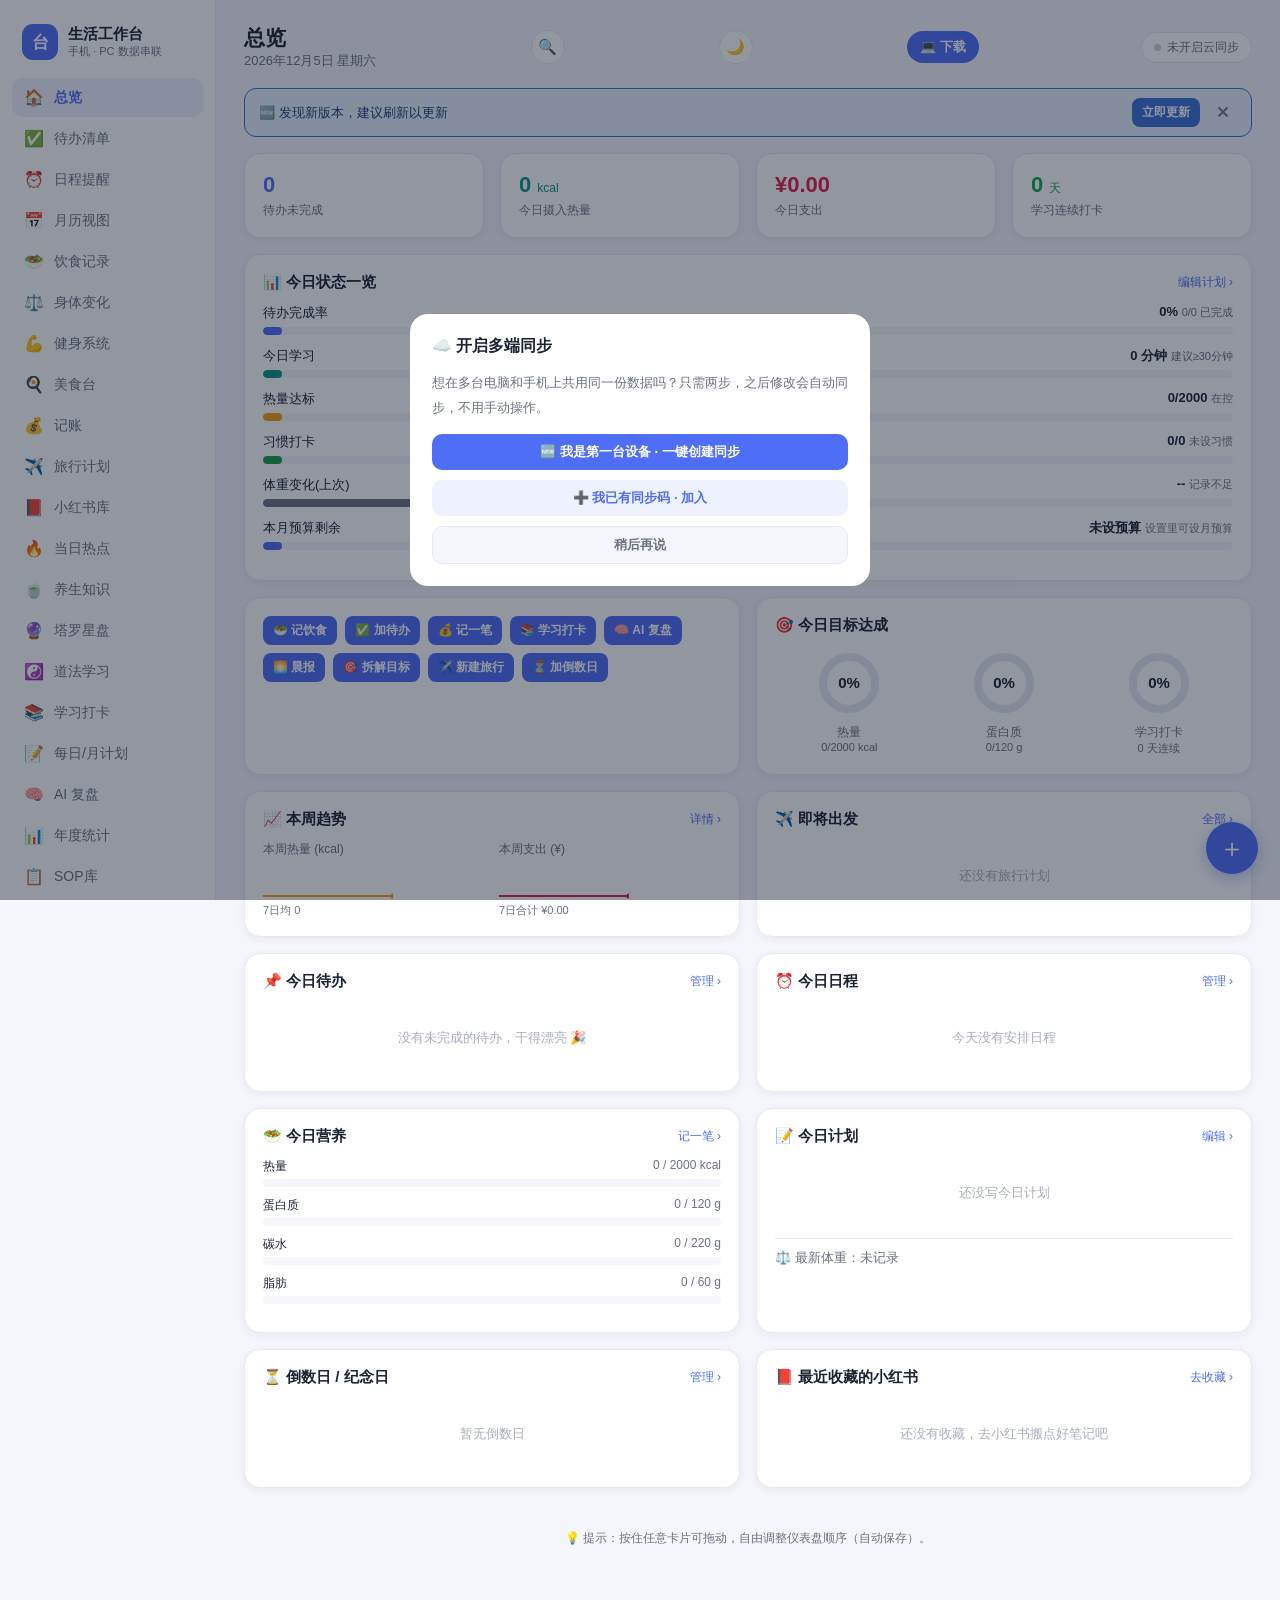
==== standalone.html @ ad99d565 "deploy: v24 dashboard-fix + fitness + liuren + PWA" ====
<!DOCTYPE html>
<html lang="zh-CN">
<head>
<meta charset="UTF-8">
<meta name="viewport" content="width=device-width, initial-scale=1.0, viewport-fit=cover">
<meta name="theme-color" content="#4f6ef7">
<title>我的生活工作台</title>
<meta name="apple-mobile-web-app-capable" content="yes">
<meta name="mobile-web-app-capable" content="yes">
<meta name="apple-mobile-web-app-title" content="生活工作台">
<meta name="apple-mobile-web-app-status-bar-style" content="default">
<link rel="icon" href="data:image/svg+xml,<svg xmlns='http://www.w3.org/2000/svg' viewBox='0 0 100 100'><rect width='100' height='100' rx='24' fill='%234f6ef7'/><text x='50' y='68' font-size='52' text-anchor='middle' fill='white'>台</text></svg>">
<style>
:root {
  --bg: #f4f6fb;
  --card: #ffffff;
  --text: #1c2333;
  --text2: #6b7280;
  --line: #e6e9f2;
  --primary: #4f6ef7;
  --primary-soft: #eef1fe;
  --green: #16a34a;
  --red: #e11d48;
  --orange: #f59e0b;
  --teal: #0d9488;
  --purple: #8b5cf6;
  --radius: 16px;
  --shadow: 0 2px 10px rgba(28, 35, 51, 0.06);
}
* { margin: 0; padding: 0; box-sizing: border-box; -webkit-tap-highlight-color: transparent; }
html, body { height: 100%; }
body {
  font-family: -apple-system, BlinkMacSystemFont, "PingFang SC", "Microsoft YaHei", "Segoe UI", sans-serif;
  background: var(--bg); color: var(--text); font-size: 14px;
}
button { font-family: inherit; cursor: pointer; border: none; background: none; color: inherit; }
input, select, textarea {
  font-family: inherit; font-size: 14px; color: var(--text);
  border: 1px solid var(--line); border-radius: 10px; padding: 9px 12px;
  background: #fff; outline: none; width: 100%;
}
input:focus, select:focus, textarea:focus { border-color: var(--primary); box-shadow: 0 0 0 3px rgba(79,110,247,.12); }
::placeholder { color: #a8aebd; }

/* 布局 */
#app { display: flex; min-height: 100vh; }
.sidebar {
  width: 216px; background: var(--card); border-right: 1px solid var(--line);
  padding: 20px 12px; position: fixed; top: 0; bottom: 0; left: 0; z-index: 50;
  display: flex; flex-direction: column; overflow-y: auto;
}
.logo { display: flex; align-items: center; gap: 10px; padding: 4px 10px 18px; }
.logo .mark {
  width: 36px; height: 36px; border-radius: 11px; flex: none;
  background: linear-gradient(135deg, #4f6ef7, #8b5cf6);
  color: #fff; display: flex; align-items: center; justify-content: center;
  font-weight: 700; font-size: 17px;
}
.logo .t1 { font-weight: 700; font-size: 15px; }
.logo .t2 { font-size: 11px; color: var(--text2); }
.nav-item {
  display: flex; align-items: center; gap: 10px; padding: 10px 12px;
  border-radius: 11px; color: var(--text2); font-size: 14px; width: 100%;
  margin-bottom: 2px; transition: all .15s;
}
.nav-item .ico { font-size: 16px; width: 20px; text-align: center; }
.nav-item:hover { background: var(--bg); color: var(--text); }
.nav-item.active { background: var(--primary-soft); color: var(--primary); font-weight: 600; }
.main { flex: 1; margin-left: 216px; padding: 24px 28px 90px; max-width: 1160px; }

/* 顶栏 */
.topbar { display: flex; align-items: center; justify-content: space-between; margin-bottom: 18px; gap: 12px; flex-wrap: wrap; }
.topbar h1 { font-size: 21px; font-weight: 700; }
.topbar .date { color: var(--text2); font-size: 13px; }
.sync-chip {
  display: inline-flex; align-items: center; gap: 6px; font-size: 12px;
  background: var(--card); border: 1px solid var(--line); border-radius: 99px; padding: 6px 12px; color: var(--text2);
}
.sync-chip .dot { width: 7px; height: 7px; border-radius: 50%; background: #cbd5e1; }
.sync-chip.on .dot { background: var(--green); }
.dl-btn {
  border: none; background: var(--primary); color: #fff; font-size: 13px; font-weight: 600;
  padding: 7px 13px; border-radius: 99px; cursor: pointer; margin-right: 8px; white-space: nowrap;
}
.dl-btn:hover { background: #3f5cf0; }
.dl-btn.ready { animation: dlPulse 1.6s infinite; }
@keyframes dlPulse { 0%,100% { box-shadow: 0 0 0 3px var(--primary-soft); } 50% { box-shadow: 0 0 0 6px var(--primary-soft); } }

/* 卡片与网格 */
.card { background: var(--card); border-radius: var(--radius); box-shadow: var(--shadow); padding: 18px; border: 1px solid var(--line); }
.card h3 { font-size: 15px; margin-bottom: 12px; display: flex; align-items: center; justify-content: space-between; }
.card h3 .more { font-size: 12px; color: var(--primary); font-weight: 400; }
.grid { display: grid; gap: 16px; }
.grid.cols-2 { grid-template-columns: 1fr 1fr; }
.grid.cols-3 { grid-template-columns: repeat(3, 1fr); }
.grid.cols-4 { grid-template-columns: repeat(4, 1fr); }
/* 仪表盘可拖拽布局：display 仅在 .active 时生效，避免 ID 选择器优先级压过 .section 的隐藏规则 */
#sec-dashboard.active { display: grid; grid-template-columns: repeat(4, 1fr); gap: 16px; }
#sec-dashboard .span2 { grid-column: span 2; }
#sec-dashboard .span4 { grid-column: 1 / -1; }
#sec-dashboard [data-dash] { cursor: grab; transition: box-shadow .15s, transform .15s; }
#sec-dashboard [data-dash]:hover { box-shadow: 0 6px 18px rgba(79,110,247,.18); }
#sec-dashboard [data-dash]:active { cursor: grabbing; }
#sec-dashboard [data-dash].dragging { opacity: .45; }
@media (max-width: 760px) {
  #sec-dashboard.active { grid-template-columns: 1fr 1fr; }
  #sec-dashboard .span2, #sec-dashboard .span4 { grid-column: 1 / -1; }
}
.section { display: none; }
.section.active { display: block; animation: fade .2s ease; }
@keyframes fade { from { opacity: 0; transform: translateY(4px); } to { opacity: 1; } }

/* 统计块 */
.stat { display: flex; flex-direction: column; gap: 4px; }
.stat .v { font-size: 22px; font-weight: 700; }
.stat .l { font-size: 12px; color: var(--text2); }

/* 按钮 */
.btn {
  display: inline-flex; align-items: center; justify-content: center; gap: 6px;
  background: var(--primary); color: #fff; border-radius: 10px; padding: 9px 16px;
  font-size: 13px; font-weight: 600; transition: opacity .15s; flex: none;
}
.btn:hover { opacity: .88; }
.btn.ghost { background: var(--primary-soft); color: var(--primary); }
.btn.gray { background: var(--bg); color: var(--text2); border: 1px solid var(--line); }
.btn.danger { background: #fee2e2; color: var(--red); }
.btn.sm { padding: 6px 10px; font-size: 12px; border-radius: 8px; }
.icon-btn { color: var(--text2); font-size: 15px; padding: 4px 6px; border-radius: 6px; }
.icon-btn:hover { background: var(--bg); color: var(--red); }

/* 表单行 */
.form-row { display: flex; gap: 8px; margin-bottom: 10px; flex-wrap: wrap; }
.form-row > * { flex: 1; min-width: 90px; }
.form-row > .btn { flex: none; }
label.fl { font-size: 12px; color: var(--text2); display: block; margin-bottom: 4px; }

/* 列表 */
.list-item {
  display: flex; align-items: center; gap: 10px; padding: 11px 4px;
  border-bottom: 1px solid var(--line);
}
.list-item:last-child { border-bottom: none; }
.list-item .grow { flex: 1; min-width: 0; }
.list-item .title { font-size: 14px; word-break: break-all; }
.list-item .sub { font-size: 12px; color: var(--text2); margin-top: 2px; }
.done .title { text-decoration: line-through; color: var(--text2); }
.tag { font-size: 11px; padding: 2px 8px; border-radius: 99px; flex: none; }
.tag.hi { background: #fee2e2; color: var(--red); }
.tag.mid { background: #fef3c7; color: #b45309; }
.tag.lo { background: #dcfce7; color: var(--green); }
.tag.blue { background: var(--primary-soft); color: var(--primary); }
.tag.teal { background: #ccfbf1; color: var(--teal); }
.tag.purple { background: #ede9fe; color: var(--purple); }
.tag.orange { background: #fef3c7; color: #b45309; }
.checkbox {
  width: 20px; height: 20px; border-radius: 7px; border: 2px solid #cbd5e1;
  flex: none; display: flex; align-items: center; justify-content: center;
  color: #fff; font-size: 12px; transition: all .15s;
}
.checkbox.on { background: var(--green); border-color: var(--green); }
.empty { text-align: center; color: #a8aebd; padding: 26px 0; font-size: 13px; }

/* 进度条 */
.pbar { height: 8px; background: var(--bg); border-radius: 99px; overflow: hidden; }
.pbar > div { height: 100%; border-radius: 99px; transition: width .3s; }

/* 月历 */
.cal-head { display: flex; align-items: center; justify-content: space-between; margin-bottom: 12px; }
.cal-head .m { font-size: 16px; font-weight: 700; }
.cal-grid { display: grid; grid-template-columns: repeat(7, 1fr); gap: 4px; }
.cal-wd { text-align: center; font-size: 12px; color: var(--text2); padding: 6px 0; }
.cal-cell {
  min-height: 72px; border-radius: 10px; padding: 6px; font-size: 12px;
  border: 1px solid transparent; cursor: pointer; overflow: hidden;
}
.cal-cell:hover { background: var(--bg); }
.cal-cell.dim { opacity: .35; }
.cal-cell.today { background: var(--primary-soft); border-color: var(--primary); }
.cal-cell.sel { border-color: var(--primary); }
.cal-cell .d { font-weight: 600; margin-bottom: 3px; }
.cal-ev {
  font-size: 10px; background: var(--primary-soft); color: var(--primary);
  border-radius: 4px; padding: 1px 4px; margin-bottom: 2px;
  white-space: nowrap; overflow: hidden; text-overflow: ellipsis;
}
.cal-ev.todo { background: #fef3c7; color: #b45309; }
.cal-dots { display: flex; gap: 2px; flex-wrap: wrap; }

/* 饮食 */
.macro-ring { display: flex; gap: 14px; align-items: center; flex-wrap: wrap; }
.meal-group-title { font-size: 13px; font-weight: 700; color: var(--text2); margin: 12px 0 2px; }
.food-suggest {
  position: absolute; z-index: 30; background: #fff; border: 1px solid var(--line);
  border-radius: 10px; box-shadow: 0 8px 24px rgba(0,0,0,.1); max-height: 220px; overflow-y: auto;
  width: 100%; top: calc(100% + 4px); left: 0;
}
.food-suggest div { padding: 9px 12px; cursor: pointer; font-size: 13px; display: flex; justify-content: space-between; }
.food-suggest div:hover { background: var(--primary-soft); }
.food-suggest .m { color: var(--text2); font-size: 11px; }
.ai-zone {
  border: 2px dashed var(--line); border-radius: 12px; padding: 18px; text-align: center;
  color: var(--text2); font-size: 13px; cursor: pointer; transition: all .15s;
}
.ai-zone:hover { border-color: var(--primary); color: var(--primary); background: var(--primary-soft); }

/* 打卡热力 */
.streak-grid { display: flex; gap: 4px; flex-wrap: wrap; }
.streak-cell { width: 11%; aspect-ratio: 1; max-width: 34px; border-radius: 6px; background: var(--bg); position: relative; }
.streak-cell.on { background: var(--green); }
.streak-cell span { position: absolute; inset: 0; display: flex; align-items: center; justify-content: center; font-size: 9px; color: var(--text2); }
.streak-cell.on span { color: #fff; }

/* 热点 */
.hot-tabs { display: flex; gap: 8px; margin-bottom: 12px; }
.hot-tab { padding: 7px 14px; border-radius: 99px; background: var(--bg); font-size: 13px; color: var(--text2); }
.hot-tab.active { background: var(--primary); color: #fff; }
.hot-item { display: flex; gap: 10px; padding: 10px 2px; border-bottom: 1px solid var(--line); align-items: baseline; }
.hot-item:last-child { border: none; }
.hot-rank { font-weight: 800; font-style: italic; width: 24px; flex: none; color: #94a3b8; }
.hot-item:nth-child(1) .hot-rank { color: var(--red); }
.hot-item:nth-child(2) .hot-rank { color: var(--orange); }
.hot-item:nth-child(3) .hot-rank { color: #eab308; }
.hot-item a { color: var(--text); text-decoration: none; font-size: 14px; flex: 1; }
.hot-item a:hover { color: var(--primary); }
.hot-heat { font-size: 11px; color: var(--text2); flex: none; }

/* 弹窗 & toast */
.modal-bg {
  position: fixed; inset: 0; background: rgba(15,23,42,.45); z-index: 100;
  display: flex; align-items: center; justify-content: center; padding: 20px;
}
.modal { background: #fff; border-radius: 18px; padding: 22px; width: 100%; max-width: 460px; max-height: 86vh; overflow-y: auto; }
.guide-modal { max-width: 560px; }
.guide-fig { background: #f5f7ff; border: 1px solid var(--line); border-radius: 12px; padding: 10px; margin: 6px 0 14px; }
.guide-fig svg { display: block; width: 100%; height: auto; }
.guide-cap { font-size: 11px; color: var(--text2); text-align: center; margin-top: 6px; }
.guide-step { display: flex; gap: 10px; align-items: flex-start; padding: 9px 0; border-bottom: 1px dashed var(--line); }
.guide-step:last-of-type { border-bottom: none; }
.guide-step .n { flex: none; width: 22px; height: 22px; border-radius: 50%; background: var(--primary); color: #fff; font-size: 12px; font-weight: 700; display: flex; align-items: center; justify-content: center; }
.guide-step .ico { flex: none; font-size: 16px; line-height: 1.4; }
.guide-step .body { font-size: 13px; line-height: 1.7; color: var(--text); }
.guide-step .body code, .sw-table code { background: var(--bg); border: 1px solid var(--line); border-radius: 5px; padding: 1px 5px; font-size: 11px; color: var(--primary); }
.guide-tip { margin-top: 10px; font-size: 12px; color: var(--text2); background: var(--bg); border-radius: 10px; padding: 10px 12px; line-height: 1.7; }
.sw-grid { display: grid; grid-template-columns: repeat(auto-fill, minmax(118px, 1fr)); gap: 8px; margin: 8px 0 4px; }
.sw-card { border: 1px solid var(--line); border-radius: 10px; padding: 8px 10px; background: var(--bg); }
.sw-card b { display: block; font-size: 13px; }
.sw-card span { font-size: 10px; color: var(--text2); word-break: break-all; }
.sw-table { width: 100%; border-collapse: collapse; margin: 8px 0; font-size: 11px; }
.sw-table th, .sw-table td { border: 1px solid var(--line); padding: 6px 8px; text-align: left; vertical-align: top; }
.sw-table th { background: var(--bg); font-weight: 600; }
.sw-table code { display: inline-block; max-width: 230px; overflow: auto; }
.modal h3 { font-size: 16px; margin-bottom: 14px; }
#toast {
  position: fixed; top: 18px; left: 50%; transform: translateX(-50%) translateY(-80px);
  background: #1c2333; color: #fff; padding: 10px 20px; border-radius: 99px;
  font-size: 13px; z-index: 200; transition: transform .3s; box-shadow: 0 8px 24px rgba(0,0,0,.25);
  max-width: 88vw;
}
#toast.show { transform: translateX(-50%) translateY(0); }

/* 旅行计划 */
.chip {
  display: inline-block; font-size: 11px; background: var(--bg); border: 1px solid var(--line);
  border-radius: 99px; padding: 2px 9px; margin: 2px 4px 2px 0; color: var(--text2);
}
.tl { position: relative; margin-top: 4px; }
.tl-item { position: relative; padding: 7px 0 7px 16px; border-left: 2px solid var(--line); margin-left: 5px; }
.tl-item::before {
  content: ""; position: absolute; left: -6px; top: 13px; width: 10px; height: 10px;
  border-radius: 50%; background: var(--primary); border: 2px solid #fff; box-shadow: 0 0 0 1px var(--line);
}
.tl-item.transit::before { width: 6px; height: 6px; left: -4px; top: 15px; background: #cbd5e1; }
.tl-item:last-child { border-left-color: transparent; }

/* 图表 */
.chart-wrap { width: 100%; overflow-x: auto; }
svg text { font-family: inherit; }

/* 移动端 */
.bottom-nav { display: none; }
@media (max-width: 900px) {
  .sidebar { display: none; }
  .main { margin-left: 0; padding: 16px 14px 92px; }
  .grid.cols-2, .grid.cols-3, .grid.cols-4 { grid-template-columns: 1fr 1fr; }
  .grid.cols-2 { grid-template-columns: 1fr; }
  .topbar h1 { font-size: 18px; }
  .cal-cell { min-height: 52px; padding: 4px; }
  .cal-ev { display: none; }
  .cal-dots { display: flex; }
  .bottom-nav {
    display: flex; position: fixed; bottom: 0; left: 0; right: 0; z-index: 60;
    background: rgba(255,255,255,.94); backdrop-filter: blur(12px);
    border-top: 1px solid var(--line); padding: 6px 4px calc(6px + env(safe-area-inset-bottom));
    overflow-x: auto;
  }
  .bnav-item {
    flex: 1; min-width: 58px; display: flex; flex-direction: column; align-items: center; gap: 2px;
    font-size: 10px; color: var(--text2); padding: 4px 0; border-radius: 10px;
  }
  .bnav-item .ico { font-size: 18px; }
  .bnav-item.active { color: var(--primary); font-weight: 600; }
}
@media (min-width: 901px) {
  .cal-dots { display: none; }
}

/* ===== 新增：顶栏图标按钮 / 备份横幅 / 悬浮快速记录 ===== */
.top-icon {
  width: 34px; height: 34px; border-radius: 50%; font-size: 15px; flex: none;
  background: var(--card); border: 1px solid var(--line); display: inline-flex;
  align-items: center; justify-content: center;
}
.top-icon:hover { border-color: var(--primary); }
.backup-banner {
  display: flex; align-items: center; gap: 10px; flex-wrap: wrap;
  background: #fff7ed; border: 1px solid #fdba74; color: #9a3412;
  border-radius: 12px; padding: 9px 14px; font-size: 13px; margin-bottom: 16px;
}
.backup-banner span { flex: 1; min-width: 180px; }
.corrupt-banner {
  display: flex; align-items: center; gap: 10px; flex-wrap: wrap;
  background: #fef2f2; border: 1px solid #f87171; color: #991b1b;
  border-radius: 12px; padding: 9px 14px; font-size: 13px; margin-bottom: 16px; line-height: 1.6;
}
.corrupt-banner code { background: rgba(0,0,0,.08); padding: 1px 5px; border-radius: 4px; font-size: 12px; }
.fab {
  position: fixed; right: 22px; bottom: 26px; z-index: 70;
  width: 52px; height: 52px; border-radius: 50%; font-size: 26px; line-height: 1;
  background: var(--primary); color: #fff; box-shadow: 0 4px 16px rgba(79,110,247,.4);
  display: flex; align-items: center; justify-content: center;
}
.fab:hover { background: #3f5cf0; transform: scale(1.06); }
@media (max-width: 900px) { .fab { bottom: calc(74px + env(safe-area-inset-bottom)); right: 16px; } }

/* ===== 新增：全年学习热力图 ===== */
.hm-wrap { display: flex; gap: 3px; overflow-x: auto; padding-bottom: 4px; }
.hm-col { display: flex; flex-direction: column; gap: 3px; }
.hm-cell { width: 12px; height: 12px; border-radius: 3px; background: var(--bg); flex: none; }
.hm-cell.lv0 { background: var(--bg); }
.hm-cell.lv1 { background: #bbf7d0; }
.hm-cell.lv2 { background: #4ade80; }
.hm-cell.lv3 { background: #16a34a; }
.hm-cell.lv4 { background: #14532d; }
.hm-cell.lvx { background: transparent; border: 1px dashed var(--line); }

/* ===== 新增：深色主题 ===== */
[data-theme="dark"] {
  --bg: #12141c;
  --card: #1c1f2b;
  --text: #e6e9f2;
  --text2: #9aa1b5;
  --line: #2c3040;
  --primary: #6d86ff;
  --primary-soft: #232a45;
  --shadow: 0 2px 10px rgba(0, 0, 0, 0.35);
}
[data-theme="dark"] input, [data-theme="dark"] select, [data-theme="dark"] textarea { background: #171a24; color: var(--text); }
[data-theme="dark"] ::placeholder { color: #5d6478; }
[data-theme="dark"] .backup-banner { background: #2b2010; border-color: #92600e; color: #fbbf24; }
[data-theme="dark"] .corrupt-banner { background: #3a1d1d; border-color: #b91c1c; color: #fca5a5; }
[data-theme="dark"] .hm-cell.lv1 { background: #14532d; }
[data-theme="dark"] .hm-cell.lv2 { background: #15803d; }
[data-theme="dark"] .hm-cell.lv3 { background: #22c55e; }
[data-theme="dark"] .hm-cell.lv4 { background: #86efac; }
[data-theme="dark"] .streak-cell.on span { color: #12141c; }
@media (max-width: 900px) {
  [data-theme="dark"] .bottom-nav { background: rgba(22,25,35,.94); }
}

/* ===== 高对比模式（强化可读） ===== */
.contrast {
  --bg: #000000; --card: #0a0a0a; --text: #ffffff; --text2: #e8e8e8;
  --line: #ffffff; --primary: #ffeb3b; --primary-soft: #2a2a00;
  --shadow: none; --green: #00e676; --red: #ff5252; --orange: #ffab00;
  --teal: #18ffff; --purple: #e040fb; --blue: #40c4ff; --pink: #ff4081;
}
.contrast .card { border: 2px solid #fff; }
.contrast .btn { border: 2px solid #fff; font-weight: 600; }
.contrast .btn.gray, .contrast .btn.ghost { border-color: #fff; }
.contrast input, .contrast select, .contrast textarea { background: #000; color: #fff; border: 2px solid #fff; }
.contrast a { color: #ffeb3b; }
.contrast .pbar { background: #333; }
.contrast .pbar > div { outline: 1px solid #000; }
.contrast .tag, .contrast .chip { border: 1px solid #fff; }
.contrast .bottom-nav { background: #000; border-top: 2px solid #fff; }
.contrast .nav-item.active { color: #ffeb3b; }
.contrast .modal-bg, .contrast.modal-bg { background: rgba(0,0,0,.85); }
.contrast .modal { background: #000; border: 2px solid #fff; }
/* AI 复盘 markdown 渲染 */
.md { font-size: 14px; line-height: 1.85; color: var(--text); }
.md h3 { font-size: 16px; margin: 14px 0 6px; }
.md h4 { font-size: 14px; margin: 12px 0 4px; color: var(--text); }
.md h5 { font-size: 13px; margin: 10px 0 4px; color: var(--text2); }
.md p { margin: 6px 0; }
.md ul, .md ol { margin: 6px 0; padding-left: 22px; }
.md li { margin: 3px 0; }
.md b { color: var(--text); }
/* ===== 小工具页 ===== */
.tools-page { padding: 0 4px; }
.tools-intro { text-align: center; color: var(--text2); font-size: 13px; margin: 8px 0 16px; }
.tools-cat { margin-bottom: 24px; }
.tools-cat-title { font-size: 15px; font-weight: 700; color: var(--primary); margin-bottom: 10px; padding-left: 4px; }
.tools-grid { display: grid; grid-template-columns: repeat(auto-fill, minmax(140px, 1fr)); gap: 10px; }
.tool-card { background: var(--card); border: 1.5px solid var(--border); border-radius: 14px; padding: 16px 12px; display: flex; flex-direction: column; align-items: center; gap: 6px; cursor: pointer; transition: all .2s; color: var(--text); }
.tool-card:hover { border-color: var(--primary); transform: translateY(-2px); box-shadow: 0 4px 12px rgba(79,110,247,.15); }
.tool-card.active { border-color: var(--primary); background: #e8eeff; }
[data-theme="dark"] .tool-card.active { background: rgba(79,110,247,.18); }
.tool-ico { font-size: 32px; line-height: 1; }
.tool-name { font-weight: 700; font-size: 14px; }
.tool-desc { font-size: 11.5px; color: var(--text2); text-align: center; }
.tool-panel { margin-top: 20px; background: var(--card); border: 1.5px solid var(--border); border-radius: 16px; padding: 20px; animation: gfIn .25s ease; }
.tool-body { max-width: 560px; margin: 0 auto; }
.tool-body h3 { margin: 0 0 6px; font-size: 18px; }
.tool-sub { color: var(--text2); font-size: 13px; margin: 4px 0 12px; }
.tool-result { margin-top: 14px; text-align: center; display: none; }

/* 抽签/转盘结果 */
.lot-animate { font-size: 28px; font-weight: 900; color: var(--primary); padding: 20px; animation: lotBounce .08s infinite alternate; }
.lot-winner { font-size: 26px; font-weight: 900; color: var(--primary); padding: 22px; background: linear-gradient(135deg,#e8eeff,#f0e6ff); border-radius: 14px; }
@keyframes lotBounce { from { transform: scale(1.05) rotate(-1deg); } to { transform: scale(.95) rotate(1deg); } }

/* 骰子 */
.dice-area { display: flex; gap: 12px; justify-content: center; flex-wrap: wrap; margin: 16px 0; }
.dice { width: 58px; height: 58px; background: var(--card); border: 2px solid var(--border); border-radius: 12px; display: flex; align-items: center; justify-content: center; font-size: 24px; font-weight: 900; color: var(--text); cursor: pointer; position: relative; user-select: none; transition: transform .15s; }
.dice.rolled { background: #fff8e1; border-color: #ffc107; }
.dice .dot { position: absolute; width: 9px; height: 9px; background: #333; border-radius: 50%; transform: translate(-50%,-50%); }

/* 硬币 */
.coin-box { text-align: center; margin: 20px 0; perspective: 400px; }
.coin-el { width: 100px; height: 100px; border-radius: 50%; display: inline-flex; align-items: center; justify-content: center; font-size: 36px; font-weight: 900; cursor: pointer;
  background: linear-gradient(145deg,#ffd700,#ffaa00); color: #7a6000; border: 3px solid #e6a800; box-shadow: 0 4px 16px rgba(255,170,0,.35); }
.coin-el.heads { background: linear-gradient(145deg,#e8f5e9,#81c784); color: #1b5e20; border-color: #4caf50; box-shadow: 0 4px 16px(76,175,80,.3); }
.coin-el.tails { background: linear-gradient(145deg,#ffebee,#ef5350); color: #b71c1c; border-color: #e53935; box-shadow: 0 4px 16px(239,83,80,.3); }
.coin-el.flipping { animation: coinFlip .9s ease-out; }
@keyframes coinFlip { 0%{transform:rotateY(0)} 50%{transform:rotateY(1800deg) scale(1.2)} 100%{transform:rotateY(3600deg) scale(1)} }

/* 决策器 */
.decide-options { display: grid; grid-template-columns: 1fr 1fr; gap: 10px; margin: 14px 0; }
.decide-btn { padding: 18px 12px; border-radius: 14px; border: 2px solid var(--border); background: var(--card); font-size: 16px; cursor: pointer; transition: all .2s; color: var(--text); }
.decide-btn:hover { border-color: var(--primary); transform: translateY(-2px); }
.decide-big { grid-column: span 2; background: linear-gradient(135deg,var(--primary),#7c4dff); color: #fff !important; border-color: transparent; }

/* 时间屏幕 */
.ts-clock { font-size: 52px; font-weight: 200; text-align: center; letter-spacing: 3px; font-variant-numeric: tabular-nums; margin: 10px 0 4px; color: var(--text); }
.ts-date { text-align: center; font-size: 15px; color: var(--text2); margin-bottom: 12px; }
.ts-formats { display: flex; gap: 6px; justify-content: center; flex-wrap: wrap; }
.ts-fmt { padding: 6px 14px; border-radius: 20px; border: 1.5px solid var(--border); background: transparent; color: var(--text2); font-size: 13px; cursor: pointer; }
.ts-fmt.active { background: var(--primary); color: #fff; border-color: var(--primary); }
.timescreen-body.fs { position: fixed; inset: 0; z-index: 9999; background: #000; display: flex !important; flex-direction: column; align-items: center; justify-content: center; border-radius: 0; }
.timescreen-body.fs .ts-clock { font-size: min(18vw, 120px); color: #fff; }
.timescreen-body.fs .ts-date { color: rgba(255,255,255,.6); font-size: min(5vw, 24px); }
.timescreen-body.fs h3 { color: rgba(255,255,255,.5); }
.timescreen-body.fs .ts-formats { position: fixed; bottom: 30px; left: 50%; transform: translateX(-50%); }
.timescreen-body.fs .ts-fmt { border-color: rgba(255,255,255,.3); color: rgba(255,255,255,.7); }
.timescreen-body.fs .ts-fmt.active { background: #fff; color: #000; }

/* 秒表 / 倒计时 / 番茄钟 */
.sw-display, .cd-display, .pomodoro-display { font-size: 48px; font-weight: 200; text-align: center; letter-spacing: 2px; font-variant-numeric: tabular-nums; padding: 16px; font-family: 'SF Mono', Consolas, monospace; color: var(--text); }
.pomodoro-phase { text-align: center; font-size: 16px; font-weight: 700; margin-bottom: 4px; color: var(--primary); }
.sw-controls { display: flex; gap: 8px; justify-content: center; flex-wrap: wrap; margin-top: 12px; }
.sw-laps { max-height: 140px; overflow-y: auto; margin: 10px 0; font-size: 13px; font-family: 'SF Mono',Consolas,monospace; }
.sw-lap { padding: 4px 8px; border-bottom: 1px solid var(--border); }

/* 记分牌 */
.sb-board { display: flex; align-items: center; justify-content: center; gap: 16px; margin: 16px 0; }
.sb-team { text-align: center; flex: 1; }
.sb-label { font-size: 14px; color: var(--text2); margin-bottom: 6px; }
.sb-score { font-size: 64px; font-weight: 900; color: var(--primary); line-height: 1; font-variant-numeric: tabular-nums; }
.sb-vs { font-size: 20px; font-weight: 900; color: var(--text2); }
.sb-btns { display: flex; gap: 4px; justify-content: center; margin-top: 8px; }

/* 手持弹幕 */
.led-preview { margin-top: 14px; border-radius: 10px; overflow: hidden; }

/* 计算器 */
.calc-display { background: var(--bg); border: 1.5px solid var(--border); border-radius: 12px; padding: 12px 16px; margin-bottom: 12px; min-height: 54px; text-align: right; font-family:'SF Mono',Consolas,monospace;overflow:hidden;word-break:break-all}
.calc-display div:first-child { font-size: 14px; color: var(--text2); min-height: 20px; }
.calc-display div:last-child { font-size: 26px; font-weight: 700; color: var(--text); }
.calc-grid { display: grid; grid-template-columns: repeat(4, 1fr); gap: 6px; }
.calc-key { padding: 16px 4px; border-radius: 12px; border: 1.5px solid var(--border); background: var(--card); font-size: 18px; cursor: pointer; transition: all .1s; color: var(--text); }
.calc-key:active { transform: scale(.95); }
.calc-key.op { background: #e8eeff; color: var(--primary); font-weight: 700; }
.calc-key.eq { background: var(--primary); color: #fff; font-weight: 700; }
.calc-key.clr { background: #ffebee; color: #c62828; }
.calc-key.num { font-weight: 500; }

/* 密码生成器 */
.pw-output { display: flex; align-items: center; gap: 8px; margin-top: 12px; background: var(--bg); padding: 12px 16px; border-radius: 10px; word-break: break-all; font-family:'SF Mono',Consolas,monospace;font-size:16px;letter-spacing:1px}

/* 取色器 */
.cp-row { display: flex; align-items: center; gap: 8px; margin-bottom: 6px; }
.cp-row label { width: 36px; font-size: 13px; color: var(--text2); flex-shrink: 0; }
.cp-inp { flex: 1; font-family: 'SF Mono',Consolas,monospace; font-size: 13px; }

/* 设备信息 */
.di-table { border: 1px solid var(--border); border-radius: 10px; overflow: hidden; }
.di-row { display: flex; border-bottom: 1px solid var(--border); }
.di-row:last-child { border-bottom: none; }
.di-k { width: 100px; padding: 8px 12px; background: var(--bg); font-size: 13px; font-weight: 600; color: var(--text2); flex-shrink: 0; }
.di-v { padding: 8px 12px; font-size: 13px; word-break: break-all; color: var(--text); }

/* 首次进入自动浮层（图文指引） */
.guide-float {
  position: fixed; left: 12px; right: 12px; bottom: 76px; z-index: 60;
  display: none; align-items: center; gap: 10px;
  background: var(--card); border: 1px solid var(--primary);
  border-radius: 14px; padding: 12px 14px; box-shadow: var(--shadow);
  max-width: 460px; margin: 0 auto;
  animation: gfIn .25s ease;
}
@keyframes gfIn { from { opacity: 0; transform: translateY(8px); } to { opacity: 1; transform: none; } }
.guide-float .gf-ico { font-size: 22px; flex: none; }
.guide-float .gf-body { flex: 1; min-width: 0; }
.guide-float .gf-title { font-size: 13px; font-weight: 700; color: var(--text); }
.guide-float .gf-desc { font-size: 12px; color: var(--text2); line-height: 1.5; margin-top: 2px; }
.guide-float .btn.sm { flex: none; }
.guide-float .icon-btn { flex: none; }
@media (min-width: 768px) { .guide-float { left: 16px; right: auto; bottom: 84px; } }

/* 语音输入按钮 */
.voice-btn { width: 34px; height: 34px; flex: none; border-radius: 50%; border: 1.5px solid var(--border); background: var(--card); cursor: pointer; font-size: 15px; transition: all .15s; }
.voice-btn:hover { border-color: var(--primary); background: var(--primary-soft); }

/* 紧凑密度 */
body.compact { line-height: 1.4; }
body.compact .card { padding: 12px; margin-bottom: 10px; }
body.compact .card h3 { font-size: 15px; margin-bottom: 8px; }
body.compact .list-item { padding: 8px 0; }
body.compact .btn { padding: 7px 12px; }

/* 提醒状态 / 备份列表 */
#reminder-status:empty { display: none; }
#backup-list { font-size: 13px; }
#backup-list .btn.sm { padding: 3px 8px; }

/* 快捷键提示 */
.kbd { display: inline-block; padding: 1px 6px; border: 1px solid var(--border); border-radius: 5px; font-size: 11px; font-family: monospace; background: var(--bg); color: var(--text2); }

/* ===== 文件归档 ===== */
.file-drop { border: 2px dashed var(--border); border-radius: 12px; padding: 26px 16px; text-align: center; color: var(--text2); cursor: pointer; transition: background .15s, border-color .15s; background: var(--bg); }
.file-drop:hover { border-color: var(--primary); color: var(--text); }
.file-drop.over { border-color: var(--primary); background: color-mix(in srgb, var(--primary) 12%, var(--bg)); color: var(--text); }
.file-grid { display: grid; grid-template-columns: repeat(auto-fill, minmax(180px, 1fr)); gap: 14px; }
.file-card { background: var(--card); border: 1px solid var(--border); border-radius: 12px; overflow: hidden; display: flex; flex-direction: column; }
.file-thumb-wrap { cursor: pointer; background: var(--bg); display: flex; align-items: center; justify-content: center; }
.file-thumb { width: 100%; height: 120px; object-fit: cover; display: block; }
.file-thumb-icon { font-size: 44px; height: 120px; }
.file-meta { padding: 10px 12px 6px; flex: 1; }
.file-name { font-size: 13px; font-weight: 600; color: var(--text); word-break: break-all; line-height: 1.4; }
.file-sub { font-size: 11px; color: var(--text2); margin-top: 4px; }
.file-tags { font-size: 11px; color: var(--text2); margin-top: 4px; word-break: break-all; }
.file-actions { display: flex; gap: 6px; padding: 8px 10px 10px; flex-wrap: wrap; }
.file-actions .btn { flex: 1; min-width: 0; }
.file-pre { max-height: 60vh; overflow: auto; white-space: pre-wrap; word-break: break-all; font-size: 12px; line-height: 1.6; background: var(--bg); border: 1px solid var(--border); border-radius: 8px; padding: 10px; color: var(--text); }

/* ===== 命令面板（Ctrl/Cmd+K） ===== */
.cmd-palette { position: fixed; inset: 0; z-index: 300; display: none; align-items: flex-start; justify-content: center; padding-top: 12vh; font-family: inherit; }
.cmd-bg { position: absolute; inset: 0; background: rgba(0, 0, 0, .45); }
.cmd-box { position: relative; width: min(92vw, 560px); background: var(--card); border: 1px solid var(--border); border-radius: 14px; box-shadow: 0 20px 60px rgba(0, 0, 0, .25); overflow: hidden; }
.cmd-input { width: 100%; border: none; border-bottom: 1px solid var(--border); padding: 16px 18px; font-size: 16px; background: var(--card); color: var(--text); outline: none; }
.cmd-list { max-height: 52vh; overflow: auto; padding: 6px; }
.cmd-item { display: flex; align-items: center; gap: 10px; padding: 10px 12px; border-radius: 9px; cursor: pointer; font-size: 14px; color: var(--text); }
.cmd-item .cmd-ico { font-size: 17px; width: 22px; text-align: center; flex: none; }
.cmd-item.active, .cmd-item:hover { background: var(--primary-soft); }
.cmd-foot { font-size: 11px; color: var(--text2); padding: 8px 14px; border-top: 1px solid var(--border); }
.cmd-empty { padding: 18px; text-align: center; color: var(--text2); font-size: 13px; }

/* ===== 整体打卡热力图 ===== */
.heat-grid { display: grid; grid-template-columns: repeat(20, 1fr); gap: 3px; }
.heat-cell { aspect-ratio: 1 / 1; border-radius: 3px; background: var(--bg); }
.heat-cell.l1 { background: #cfe8cf; }
.heat-cell.l2 { background: #93d393; }
.heat-cell.l3 { background: #4caf50; }
.heat-cell.l4 { background: #2e7d32; }
[data-theme="dark"] .heat-cell { background: #15241a; }
[data-theme="dark"] .heat-cell.l1 { background: #1f4a2c; }
[data-theme="dark"] .heat-cell.l2 { background: #2f7d45; }
[data-theme="dark"] .heat-cell.l3 { background: #3fae5e; }
[data-theme="dark"] .heat-cell.l4 { background: #5fd47f; }

/* ===== 高对比模式强化 ===== */
.contrast .list-item { border: 1px solid #fff; }
.contrast .topbar { border-bottom: 2px solid #fff; }
.contrast .sidebar { border-right: 2px solid #fff; }
.contrast .section h3, .contrast .card h3 { border-bottom: 1px solid #fff; padding-bottom: 6px; }
.contrast .checkbox { border: 2px solid #fff; }
.contrast .cal-cell { border: 1px solid #fff; }
.contrast .heat-cell { border: 1px solid #fff; }
.contrast .sync-chip { border: 2px solid #fff; }
.contrast .cmd-box { border: 2px solid #fff; }
.contrast input.cmd-input { border-bottom: 2px solid #fff; }
.contrast .chart-wrap svg text { fill: #fff; }
.contrast .pbar > div { background: #ffeb3b !important; }
.contrast .cmd-item.active, .contrast .cmd-item:hover { background: #222; }
.contrast .cal-dots span { outline: 1px solid #000; }
@media (max-width: 560px) { .file-grid { grid-template-columns: repeat(auto-fill, minmax(140px, 1fr)); } }

/* ===== 小红书知识库模块（并入生活工作台） ===== */
.xhs-tool { display: flex; flex-wrap: wrap; gap: 8px; align-items: center; margin-bottom: 12px; }
.xhs-tool .inp { flex: 1; min-width: 200px; }
.xhs-cats { display: flex; flex-wrap: wrap; gap: 8px; margin-bottom: 10px; }
.xhs-cats .pill {
  border: 1px solid var(--line); background: var(--card); color: var(--text2);
  border-radius: 99px; padding: 6px 12px; font-size: 13px; cursor: pointer;
  display: inline-flex; gap: 6px; align-items: center;
}
.xhs-cats .pill .muted { color: var(--text2); font-size: 11px; opacity: .8; }
.xhs-cats .pill.active { background: var(--primary-soft); color: var(--primary); border-color: var(--primary); font-weight: 600; }
.xhs-cats .pill:hover { border-color: var(--primary); }
.xhs-clear { margin-left: 6px; font-size: 11px; color: var(--text2); background: transparent; border: none; cursor: pointer; padding: 0 2px; }
.xhs-clear:hover { color: var(--red); }
.xhs-tags { display: flex; flex-wrap: wrap; gap: 6px; align-items: center; margin-bottom: 14px; font-size: 13px; }
.xhs-tags .muted { color: var(--text2); }
.tag-chip {
  border: 1px solid var(--line); background: var(--card); color: var(--text2);
  border-radius: 99px; padding: 3px 10px; font-size: 12px; cursor: pointer;
  display: inline-flex; gap: 5px; align-items: center;
}
.tag-chip .c { background: var(--bg); color: var(--text2); border-radius: 99px; padding: 0 6px; font-size: 11px; }
.tag-chip.active { background: var(--primary-soft); color: var(--primary); border-color: var(--primary); }
.tag-chip:hover { border-color: var(--primary); }
.xhs-grid { display: grid; grid-template-columns: repeat(auto-fill, minmax(230px, 1fr)); gap: 12px; }
.xhs-card {
  background: var(--card); border: 1px solid var(--line); border-radius: var(--radius);
  padding: 14px; box-shadow: var(--shadow); display: flex; flex-direction: column; gap: 8px;
}
.xhs-card-top { display: flex; justify-content: space-between; align-items: center; }
.xhs-cat { font-size: 12px; color: var(--primary); background: var(--primary-soft); border-radius: 99px; padding: 2px 10px; }
.xhs-card .icon-btn { font-size: 13px; }
.xhs-title { font-size: 15px; font-weight: 600; color: var(--text); text-decoration: none; line-height: 1.4; }
.xhs-title:hover { color: var(--primary); }
.xhs-meta { display: flex; justify-content: space-between; font-size: 12px; color: var(--text2); }
.xhs-like { color: var(--red); }
.xhs-note {
  font-size: 13px; color: var(--text2); background: var(--bg); border-radius: 8px; padding: 8px 10px;
  display: -webkit-box; -webkit-line-clamp: 3; -webkit-box-orient: vertical; overflow: hidden;
}
.xhs-tags-in { display: flex; flex-wrap: wrap; gap: 6px; }
.xhs-tags-in .tag { font-size: 11px; background: var(--primary-soft); color: var(--primary); border-radius: 99px; padding: 2px 8px; cursor: pointer; }
.xhs-edit { align-self: flex-start; margin-top: 2px; }
/* 多选 / 批量 / 拖拽 */
.xhs-bulkbar { display: flex; flex-wrap: wrap; gap: 8px; align-items: center; margin-bottom: 10px; padding: 8px 10px; background: var(--primary-soft); border: 1px solid var(--primary); border-radius: var(--radius); }
.xhs-bulkbar .xhs-selall { display: inline-flex; align-items: center; gap: 4px; font-size: 13px; color: var(--text); }
.xhs-bulkbar .muted { color: var(--text2); font-size: 12px; }
.xhs-card.multi { cursor: pointer; }
.xhs-card.selected { outline: 2px solid var(--primary); outline-offset: -2px; background: var(--primary-soft); }
.xhs-sel { width: 16px; height: 16px; cursor: pointer; }
.xhs-cats .pill.drag-over, .xhs-cats .pill.drag-over:hover { background: var(--primary); color: #fff; border-color: var(--primary); }
.xhs-cats .pill.drag-over .muted { color: #fff; }
#xhs-multi-btn.active { background: var(--primary); color: #fff; border-color: var(--primary); }
@media (max-width: 600px) { .xhs-grid { grid-template-columns: 1fr 1fr; } .xhs-tool .inp { min-width: 100%; } }

/* ---------- 养生/塔罗/道法新模块样式 ---------- */
.tarot-deck { width: 140px; height: 200px; margin: 0 auto; border-radius: 14px; background: linear-gradient(135deg, #4c1d95, #2e1065); box-shadow: 0 10px 30px rgba(76, 29, 149, .35); display: flex; align-items: center; justify-content: center; cursor: pointer; position: relative; transition: transform .25s ease, box-shadow .25s ease; }
.tarot-deck:hover { transform: translateY(-4px); box-shadow: 0 14px 36px rgba(76, 29, 149, .45); }
.tarot-deck.shuffling { animation: tarot-shuffle .55s ease-in-out 2; }
@keyframes tarot-shuffle { 0%, 100% { transform: translateX(0) rotate(0); } 25% { transform: translateX(-18px) rotate(-4deg); } 75% { transform: translateX(18px) rotate(4deg); } }
.tarot-back { width: 100%; height: 100%; border-radius: 14px; border: 2px dashed rgba(233, 213, 255, .35); display: flex; align-items: center; justify-content: center; color: rgba(233, 213, 255, .7); font-size: 18px; font-weight: 700; letter-spacing: 2px; }
.tarot-hint { position: absolute; bottom: -28px; left: 50%; transform: translateX(-50%); white-space: nowrap; font-size: 12px; color: #d8b4fe; }
.tarot-face { width: 100%; height: 100%; border-radius: 14px; background: linear-gradient(180deg, #f3e8ff, #fff); color: #4c1d95; display: flex; flex-direction: column; align-items: center; justify-content: center; padding: 14px; text-align: center; transition: transform .6s ease; box-shadow: 0 4px 20px rgba(76, 29, 149, .25); }
.tarot-face.reversed { transform: rotate(180deg); }
.tarot-name { font-size: 22px; font-weight: 800; margin-bottom: 6px; }
.tarot-keyword { font-size: 12px; color: #7c3aed; line-height: 1.4; }
.coin-stage { text-align: center; }
.coin-hint { font-size: 12px; color: var(--text2); margin-bottom: 14px; }
.coin-row { display: inline-flex; gap: 10px; cursor: pointer; }
.tao-coin { width: 46px; height: 46px; border-radius: 50%; background: linear-gradient(135deg, #d97706, #b45309); color: #fff; display: flex; align-items: center; justify-content: center; font-weight: 700; font-size: 15px; box-shadow: 0 4px 12px rgba(217, 119, 6, .35); transition: transform .2s ease; }
.tao-coin:hover { transform: translateY(-3px); }
.coin-stage.casting .tao-coin { animation: coin-flip .45s ease-in-out 3; }
@keyframes coin-flip { 0%, 100% { transform: rotateY(0); } 50% { transform: rotateY(180deg) translateY(-10px); } }
@media (max-width: 800px) {
  .tarot-deck { width: 110px; height: 156px; }
  .tao-coin { width: 40px; height: 40px; font-size: 13px; }
}

/* ---------- 视频内嵌 ---------- */
.video-wrap { position: relative; width: 100%; padding-top: 56.25%; background: #000; border-radius: 12px; overflow: hidden; margin: 8px 0; }
.video-wrap iframe { position: absolute; inset: 0; width: 100%; height: 100%; border: none; }
.video-meta { font-size: 12px; color: var(--text2); text-align: right; margin-top: 4px; }
.video-meta a { color: var(--primary); text-decoration: none; }
.video-fallback { display: inline-flex; align-items: center; gap: 8px; background: var(--primary-soft); color: var(--primary); border: 1px solid var(--primary); border-radius: 99px; padding: 7px 14px; font-size: 13px; font-weight: 600; text-decoration: none; margin: 4px 0; }
.video-fallback .vf-play { width: 22px; height: 22px; border-radius: 50%; background: var(--primary); color: #fff; display: flex; align-items: center; justify-content: center; font-size: 10px; }
.video-fallback.douyin { background: #1c1c1c; color: #fff; border-color: #333; }
.video-fallback.douyin .vf-play { background: #fe2c55; }
.video-fallback.xiaohongshu { background: #ff2442; color: #fff; border-color: #ff2442; }
.video-fallback.youtube { background: #ff0000; color: #fff; border-color: #ff0000; }

/* ---------- 游戏化模块英雄区 ---------- */
.module-hero { border-radius: var(--radius); padding: 18px; margin-bottom: 16px; color: #fff; box-shadow: var(--shadow); position: relative; overflow: hidden; }
.module-hero.theme-purple { background: linear-gradient(135deg, #4c1d95 0%, #2e1065 100%); }
.module-hero.theme-dark { background: linear-gradient(135deg, #1f2937 0%, #0f172a 100%); }
.module-hero.theme-green { background: linear-gradient(135deg, #15803d 0%, #14532d 100%); }
.module-hero.theme-primary { background: linear-gradient(135deg, #4f6ef7 0%, #2563eb 100%); }
.module-hero.theme-orange { background: linear-gradient(135deg, #ea580c 0%, #c2410c 100%); }
.module-hero::after { content: ''; position: absolute; top: -30%; right: -10%; width: 160px; height: 160px; border-radius: 50%; background: rgba(255,255,255,.08); pointer-events: none; }
.mh-top { display: flex; align-items: center; gap: 14px; margin-bottom: 14px; position: relative; z-index: 1; }
.mh-icon { width: 48px; height: 48px; border-radius: 14px; background: rgba(255,255,255,.18); display: flex; align-items: center; justify-content: center; font-size: 24px; flex: none; }
.mh-title-wrap { flex: 1; min-width: 0; }
.mh-title { font-size: 18px; font-weight: 700; }
.mh-subtitle { font-size: 12px; opacity: .82; margin-top: 3px; }
.mh-badge { display: flex; align-items: center; gap: 4px; font-size: 13px; background: rgba(255,255,255,.14); border-radius: 99px; padding: 5px 12px; flex: none; }
.mh-badge .dot { opacity: .6; }
.mh-progress-wrap { position: relative; height: 8px; background: rgba(255,255,255,.18); border-radius: 99px; margin-bottom: 14px; overflow: hidden; }
.mh-progress-bar { height: 100%; background: rgba(255,255,255,.9); border-radius: 99px; transition: width .4s ease; }
.mh-progress-text { position: absolute; top: 14px; right: 0; font-size: 11px; opacity: .9; }
.mh-body { display: grid; grid-template-columns: repeat(3, 1fr); gap: 10px; position: relative; z-index: 1; }
.mh-stat { background: rgba(255,255,255,.12); border-radius: 12px; padding: 10px; text-align: center; }
.ms-num { font-size: 17px; font-weight: 700; margin-bottom: 2px; }
.ms-label { font-size: 11px; opacity: .85; }
.quest-progress { display: flex; align-items: center; justify-content: center; gap: 6px; font-size: 13px; background: rgba(255,255,255,.12); border-radius: 12px; padding: 10px; }
.quest-progress.done { background: rgba(255,255,255,.22); }

/* ---------- 今日任务卡片 ---------- */
.quest-task-card { display: flex; align-items: center; gap: 14px; background: var(--card); border-radius: var(--radius); padding: 16px; box-shadow: var(--shadow); border: 1px solid var(--line); margin-bottom: 14px; }
.quest-task-card.done { background: linear-gradient(135deg, #f0fdf4, #fff); border-color: #bbf7d0; }
.qtc-check { font-size: 22px; flex: none; }
.qtc-body { flex: 1; min-width: 0; }
.qtc-title { font-size: 14px; font-weight: 700; color: var(--text); margin-bottom: 4px; }
.qtc-desc { font-size: 13px; color: var(--text); margin-bottom: 3px; }
.qtc-from { font-size: 11px; color: var(--text2); }
.qtc-reward { background: linear-gradient(135deg, #f59e0b, #d97706); color: #fff; font-size: 13px; font-weight: 700; border-radius: 99px; padding: 6px 12px; flex: none; }
.tarot-tip { font-size: 13px; color: var(--text2); margin: -4px 0 14px; padding: 0 4px; }

/* ---------- 塔罗/道法深色面板 ---------- */
.tarot-board { background: linear-gradient(180deg, #3b1261 0%, #2e1065 100%); color: #e9d5ff; border: none; }
.tarot-board h3 { color: #e9d5ff; }
.tarot-board .hot-tabs .hot-tab { background: rgba(255,255,255,.12); color: #d8b4fe; border-color: rgba(255,255,255,.15); }
.tarot-board .hot-tabs .hot-tab.active { background: rgba(255,255,255,.9); color: #4c1d95; }
.tarot-board input, .tarot-board select { background: rgba(255,255,255,.1); border-color: rgba(255,255,255,.15); color: #fff; }
.tarot-board input::placeholder { color: rgba(233,213,255,.6); }
.tarot-mode-desc { font-size: 12px; color: #d8b4fe; margin: 10px 0 14px; text-align: center; }
.tarot-stage { display: flex; justify-content: center; padding: 16px 0; }
.tarot-multi { display: flex; gap: 12px; justify-content: center; flex-wrap: wrap; }
.tarot-face.mini { width: 90px; height: 130px; }
.tarot-face.mini .tarot-name { font-size: 16px; }
.tarot-face.mini .tarot-keyword { font-size: 10px; }
.tarot-result-card { background: rgba(255,255,255,.12); border-radius: 12px; padding: 12px; margin-top: 10px; text-align: center; }
.trc-title { font-size: 16px; font-weight: 700; color: #e9d5ff; margin-bottom: 6px; }
.tarot-label { display: inline-block; background: rgba(255,255,255,.2); color: #fff; font-size: 11px; border-radius: 99px; padding: 2px 8px; margin-right: 6px; }
.trc-keyword { font-size: 12px; color: #d8b4fe; margin-bottom: 8px; }
.trc-desc { font-size: 13px; color: #fff; line-height: 1.6; }
.study-card { background: rgba(79,110,247,.06); border-radius: 12px; padding: 14px; }
.sc-name { font-size: 18px; font-weight: 700; color: var(--text); margin-bottom: 4px; }
.sc-keyword { font-size: 12px; color: var(--primary); margin-bottom: 10px; }
.sc-mean { font-size: 13px; color: var(--text); margin-bottom: 6px; line-height: 1.5; }

/* ---------- 道法深色面板 ---------- */
.tao-board { background: linear-gradient(180deg, #1f2937 0%, #111827 100%); color: #e5e7eb; border: none; }
.tao-board h3 { color: #e5e7eb; }
.tao-board .hot-tabs .hot-tab { background: rgba(255,255,255,.1); color: #d1d5db; border-color: rgba(255,255,255,.12); }
.tao-board .hot-tabs .hot-tab.active { background: rgba(255,255,255,.9); color: #111827; }
.tao-method-desc { font-size: 12px; color: #9ca3af; margin: 10px 0 14px; text-align: center; }
.tao-result-card { background: rgba(255,255,255,.1); border-radius: 12px; padding: 12px; margin-top: 10px; text-align: center; }
.tao-result-card .form-row { margin-top: 10px; }
.tao-result-card input { background: rgba(255,255,255,.08); border-color: rgba(255,255,255,.15); color: #fff; }
.liuren-grid { display: grid; gap: 8px; }
.liuren-item { display: flex; gap: 10px; align-items: flex-start; font-size: 13px; padding: 8px; border-radius: 8px; background: rgba(255,255,255,.08); }
.lr-name { flex: none; font-weight: 700; color: #fbbf24; min-width: 52px; }
.lr-mean { color: #d1d5db; line-height: 1.5; }

/* ---------- 养生面板 ---------- */
.wellness-board { background: linear-gradient(180deg, #166534 0%, #14532d 100%); color: #dcfce7; border: none; }
.wellness-board h3 { color: #dcfce7; }

/* 深色 tab 通用 */
.hot-tabs.dark { margin: 10px 0; }
@media (max-width: 600px) {
  .mh-body { grid-template-columns: 1fr 1fr 1fr; }
  .tarot-face.mini { width: 76px; height: 110px; }
}

/* ---------- 健身系统嵌入 ---------- */
.fitness-wrap { display: flex; flex-direction: column; gap: 10px; }
.fitness-bar { display: flex; align-items: center; justify-content: space-between; gap: 12px; padding: 10px 14px; background: var(--card); border: 1px solid var(--line); border-radius: 12px; }
.fitness-bar span { font-size: 14px; font-weight: 600; color: var(--text); }
.fitness-frame { width: 100%; height: calc(100vh - 170px); border: 0; border-radius: 14px; background: #0b1020; display: block; }

/* ---------- 小六壬 掐指起课 ---------- */
.btn.secondary { background: rgba(255,255,255,.1); color: #e5e7eb; border: 1px solid rgba(255,255,255,.15); }
.btn.secondary:hover { background: rgba(255,255,255,.18); }
.liuren-panel { background: rgba(255,255,255,.08); border-radius: 14px; padding: 14px; margin: 12px 0 16px; text-align: center; }
.liuren-panel h4 { margin: 0 0 8px; font-size: 16px; color: #fbbf24; }
.liuren-desc { font-size: 12px; color: #9ca3af; margin-bottom: 12px; line-height: 1.5; }
.liuren-actions { display: flex; gap: 10px; justify-content: center; flex-wrap: wrap; }
.liuren-actions .btn { flex: 1; min-width: 130px; max-width: 220px; }
.liuren-result-grid { display: grid; gap: 8px; margin: 12px 0; }
.liuren-result-grid > div { display: flex; align-items: center; gap: 10px; padding: 10px; background: rgba(255,255,255,.08); border-radius: 10px; font-size: 13px; text-align: left; }
.liuren-result-grid b { color: #fbbf24; min-width: 52px; }
.lr-tag { flex: none; font-size: 11px; padding: 2px 8px; border-radius: 99px; background: rgba(251,191,36,.15); color: #fbbf24; }
.liuren-result-grid span:last-child { color: #d1d5db; line-height: 1.5; }
.liuren-save-row { display: flex; gap: 8px; align-items: center; flex-wrap: wrap; margin-top: 10px; }
.liuren-save-row input { flex: 1; min-width: 90px; background: rgba(255,255,255,.08); border: 1px solid rgba(255,255,255,.15); color: #fff; padding: 8px 10px; border-radius: 8px; }
.liuren-save-row .btn { flex: none; }
@media (max-width: 600px) { .fitness-frame { height: calc(100vh - 150px); } }
</style>
<script>try{var _d=JSON.parse(localStorage.getItem("wb_workbench_v1")||"{}");if(_d.settings&&_d.settings.theme==="dark")document.documentElement.setAttribute("data-theme","dark");}catch(e){}</script>
<link rel="manifest" href="manifest.json">
<link rel="apple-touch-icon" href="icon-192.png">
</head>
<body>
<div id="app">
  <!-- 侧边栏（PC） -->
  <aside class="sidebar">
    <div class="logo">
      <div class="mark">台</div>
      <div><div class="t1">生活工作台</div><div class="t2">手机 · PC 数据串联</div></div>
    </div>
    <nav id="nav"></nav>
  </aside>

  <!-- 主区域 -->
  <main class="main">
    <div class="topbar">
      <div>
        <h1 id="page-title">总览</h1>
        <div class="date" id="page-date"></div>
      </div>
      <button class="top-icon" onclick="openSearch()" title="全局搜索">🔍</button>
      <button class="top-icon" id="theme-btn" onclick="toggleTheme()" title="切换深色/浅色">🌙</button>
      <button class="dl-btn" id="dl-btn" onclick="openDownloadModal()">📲 下载</button>
      <button class="sync-chip" id="sync-chip" onclick="go('settings')">
        <span class="dot"></span><span id="sync-chip-text">未开启云同步</span>
      </button>
    </div>
    <div id="backup-banner" class="backup-banner" style="display:none"></div>
    <div id="update-banner" class="backup-banner" style="display:none;background:#e7f0ff;border-color:#3b6fd4;color:#1c3f7a">
      <span>🆕 发现新版本，建议刷新以更新</span>
      <button class="btn sm" style="background:#3b6fd4;color:#fff;border:none" onclick="applyUpdate()">立即更新</button>
      <button class="icon-btn" onclick="this.parentNode.style.display='none'">✕</button>
    </div>
    <div id="corrupt-banner" class="corrupt-banner" style="display:none"></div>

    <section id="sec-dashboard" class="section"></section>
    <section id="sec-todo" class="section"></section>
    <section id="sec-schedule" class="section"></section>
    <section id="sec-calendar" class="section"></section>
    <section id="sec-diet" class="section"></section>
    <section id="sec-money" class="section"></section>
    <section id="sec-travel" class="section"></section>
    <section id="sec-hot" class="section"></section>
    <section id="sec-wellness" class="section"></section>
    <section id="sec-tarot" class="section"></section>
    <section id="sec-tao" class="section"></section>
    <section id="sec-study" class="section"></section>
    <section id="sec-plan" class="section"></section>
    <section id="sec-review" class="section"></section>
    <section id="sec-stats" class="section"></section>
    <section id="sec-weight" class="section"></section>
    <section id="sec-kitchen" class="section"></section>
    <section id="sec-sop" class="section"></section>
    <section id="sec-shopping" class="section"></section>
    <section id="sec-habits" class="section"></section>
    <section id="sec-files" class="section"></section>
    <section id="sec-vault" class="section"></section>
    <section id="sec-tools" class="section"></section>
    <section id="sec-xhs" class="section"></section>
    <section id="sec-settings" class="section"></section>
    <section id="sec-fitness" class="section"></section>
  </main>

  <!-- 底部导航（手机） -->
  <nav class="bottom-nav" id="bnav"></nav>
</div>

<button id="fab" class="fab" onclick="openQuickAdd()" title="快速记录">＋</button>
<div id="toast"></div>
<div id="modal-root"></div>

<script>
// 常见食材营养数据库（每100g生重：热量kcal / 蛋白质g / 碳水g / 脂肪g）
const FOOD_DB = [
  // 主食谷物
  { name: "大米(生)", kcal: 346, p: 7.4, c: 77.9, f: 0.8, cat: "主食" },
  { name: "米饭(熟)", kcal: 116, p: 2.6, c: 25.9, f: 0.3, cat: "主食" },
  { name: "面条(生)", kcal: 350, p: 11.0, c: 71.0, f: 1.5, cat: "主食" },
  { name: "面条(熟)", kcal: 110, p: 3.9, c: 22.0, f: 0.4, cat: "主食" },
  { name: "全麦面包", kcal: 246, p: 10.4, c: 43.3, f: 3.4, cat: "主食" },
  { name: "白面包", kcal: 265, p: 9.0, c: 49.0, f: 3.2, cat: "主食" },
  { name: "馒头", kcal: 223, p: 7.0, c: 47.0, f: 1.1, cat: "主食" },
  { name: "燕麦片", kcal: 377, p: 15.0, c: 61.6, f: 6.7, cat: "主食" },
  { name: "玉米(鲜)", kcal: 112, p: 4.0, c: 22.8, f: 1.2, cat: "主食" },
  { name: "红薯", kcal: 90, p: 1.4, c: 20.7, f: 0.2, cat: "主食" },
  { name: "紫薯", kcal: 106, p: 1.8, c: 25.2, f: 0.2, cat: "主食" },
  { name: "土豆", kcal: 77, p: 2.0, c: 17.2, f: 0.2, cat: "主食" },
  { name: "山药", kcal: 57, p: 1.9, c: 12.4, f: 0.2, cat: "主食" },
  { name: "糙米(生)", kcal: 348, p: 7.7, c: 75.0, f: 2.7, cat: "主食" },
  { name: "藜麦(生)", kcal: 368, p: 14.1, c: 64.2, f: 6.1, cat: "主食" },
  { name: "意大利面(生)", kcal: 371, p: 13.0, c: 75.0, f: 1.5, cat: "主食" },
  { name: "饺子", kcal: 240, p: 7.5, c: 28.0, f: 10.5, cat: "主食" },
  { name: "包子(肉)", kcal: 227, p: 8.5, c: 30.0, f: 8.0, cat: "主食" },
  // 肉蛋
  { name: "鸡胸肉", kcal: 133, p: 24.6, c: 0.6, f: 3.4, cat: "肉蛋" },
  { name: "鸡腿肉(去皮)", kcal: 146, p: 20.0, c: 0.0, f: 7.2, cat: "肉蛋" },
  { name: "鸡蛋", kcal: 144, p: 13.3, c: 2.8, f: 8.8, cat: "肉蛋" },
  { name: "鸡蛋白", kcal: 60, p: 11.6, c: 3.1, f: 0.1, cat: "肉蛋" },
  { name: "牛里脊", kcal: 107, p: 22.2, c: 0.9, f: 0.9, cat: "肉蛋" },
  { name: "牛腩", kcal: 332, p: 17.1, c: 0.0, f: 29.3, cat: "肉蛋" },
  { name: "瘦猪肉", kcal: 143, p: 20.3, c: 1.5, f: 6.2, cat: "肉蛋" },
  { name: "五花肉", kcal: 568, p: 7.7, c: 0.0, f: 59.8, cat: "肉蛋" },
  { name: "羊肉(瘦)", kcal: 118, p: 20.5, c: 0.2, f: 3.9, cat: "肉蛋" },
  { name: "鸭肉", kcal: 240, p: 15.5, c: 0.2, f: 19.7, cat: "肉蛋" },
  { name: "牛肉干", kcal: 550, p: 45.6, c: 1.9, f: 40.0, cat: "肉蛋" },
  // 水产
  { name: "三文鱼", kcal: 208, p: 20.4, c: 0.0, f: 13.4, cat: "水产" },
  { name: "鳕鱼", kcal: 88, p: 20.4, c: 0.5, f: 0.5, cat: "水产" },
  { name: "带鱼", kcal: 127, p: 17.7, c: 3.1, f: 4.9, cat: "水产" },
  { name: "鲈鱼", kcal: 100, p: 18.6, c: 0.0, f: 3.4, cat: "水产" },
  { name: "虾仁", kcal: 93, p: 18.6, c: 2.8, f: 0.8, cat: "水产" },
  { name: "扇贝", kcal: 60, p: 11.1, c: 2.6, f: 0.6, cat: "水产" },
  { name: "金枪鱼(罐头水浸)", kcal: 99, p: 21.5, c: 0.0, f: 1.0, cat: "水产" },
  // 豆奶制品
  { name: "豆腐(北)", kcal: 98, p: 12.2, c: 2.0, f: 4.8, cat: "豆奶" },
  { name: "豆腐(南)", kcal: 57, p: 6.2, c: 2.4, f: 2.5, cat: "豆奶" },
  { name: "豆浆(无糖)", kcal: 31, p: 3.0, c: 1.2, f: 1.6, cat: "豆奶" },
  { name: "黄豆(干)", kcal: 390, p: 35.0, c: 34.2, f: 16.0, cat: "豆奶" },
  { name: "牛奶(全脂)", kcal: 65, p: 3.3, c: 4.9, f: 3.6, cat: "豆奶" },
  { name: "牛奶(脱脂)", kcal: 34, p: 3.4, c: 5.0, f: 0.1, cat: "豆奶" },
  { name: "无糖酸奶", kcal: 62, p: 3.5, c: 4.7, f: 3.0, cat: "豆奶" },
  { name: "希腊酸奶", kcal: 97, p: 9.0, c: 3.9, f: 5.0, cat: "豆奶" },
  { name: "奶酪", kcal: 328, p: 25.7, c: 3.5, f: 23.5, cat: "豆奶" },
  { name: "乳清蛋白粉", kcal: 400, p: 78.0, c: 8.0, f: 6.0, cat: "豆奶" },
  // 蔬菜
  { name: "西兰花", kcal: 34, p: 4.1, c: 4.3, f: 0.6, cat: "蔬菜" },
  { name: "菠菜", kcal: 28, p: 2.6, c: 4.5, f: 0.3, cat: "蔬菜" },
  { name: "生菜", kcal: 15, p: 1.3, c: 2.0, f: 0.3, cat: "蔬菜" },
  { name: "黄瓜", kcal: 15, p: 0.8, c: 2.9, f: 0.2, cat: "蔬菜" },
  { name: "西红柿", kcal: 20, p: 0.9, c: 4.0, f: 0.2, cat: "蔬菜" },
  { name: "胡萝卜", kcal: 39, p: 1.0, c: 8.8, f: 0.2, cat: "蔬菜" },
  { name: "芹菜", kcal: 22, p: 1.2, c: 4.5, f: 0.2, cat: "蔬菜" },
  { name: "白菜", kcal: 18, p: 1.5, c: 3.2, f: 0.1, cat: "蔬菜" },
  { name: "青椒", kcal: 22, p: 1.0, c: 5.4, f: 0.2, cat: "蔬菜" },
  { name: "蘑菇", kcal: 24, p: 2.7, c: 4.1, f: 0.1, cat: "蔬菜" },
  { name: "金针菇", kcal: 32, p: 2.4, c: 6.0, f: 0.4, cat: "蔬菜" },
  { name: "豆角", kcal: 34, p: 2.5, c: 6.7, f: 0.2, cat: "蔬菜" },
  { name: "洋葱", kcal: 40, p: 1.1, c: 9.0, f: 0.2, cat: "蔬菜" },
  { name: "南瓜", kcal: 23, p: 0.7, c: 5.3, f: 0.1, cat: "蔬菜" },
  { name: "冬瓜", kcal: 12, p: 0.4, c: 2.6, f: 0.2, cat: "蔬菜" },
  { name: "茄子", kcal: 23, p: 1.1, c: 4.9, f: 0.2, cat: "蔬菜" },
  // 水果
  { name: "苹果", kcal: 53, p: 0.2, c: 13.7, f: 0.2, cat: "水果" },
  { name: "香蕉", kcal: 93, p: 1.4, c: 22.0, f: 0.2, cat: "水果" },
  { name: "橙子", kcal: 48, p: 0.8, c: 11.1, f: 0.2, cat: "水果" },
  { name: "葡萄", kcal: 45, p: 0.4, c: 10.3, f: 0.3, cat: "水果" },
  { name: "西瓜", kcal: 31, p: 0.5, c: 6.8, f: 0.3, cat: "水果" },
  { name: "草莓", kcal: 32, p: 1.0, c: 7.1, f: 0.2, cat: "水果" },
  { name: "蓝莓", kcal: 57, p: 0.7, c: 14.5, f: 0.3, cat: "水果" },
  { name: "猕猴桃", kcal: 61, p: 0.8, c: 14.5, f: 0.6, cat: "水果" },
  { name: "牛油果", kcal: 161, p: 2.0, c: 8.5, f: 15.3, cat: "水果" },
  { name: "火龙果", kcal: 55, p: 1.1, c: 13.3, f: 0.2, cat: "水果" },
  // 坚果油脂
  { name: "花生", kcal: 574, p: 24.8, c: 21.7, f: 44.3, cat: "坚果" },
  { name: "核桃", kcal: 646, p: 14.9, c: 19.1, f: 58.8, cat: "坚果" },
  { name: "腰果", kcal: 559, p: 17.3, c: 41.6, f: 36.7, cat: "坚果" },
  { name: "杏仁", kcal: 578, p: 22.5, c: 23.9, f: 45.4, cat: "坚果" },
  { name: "巴旦木", kcal: 579, p: 21.2, c: 21.6, f: 49.9, cat: "坚果" },
  { name: "花生酱", kcal: 588, p: 25.0, c: 20.0, f: 50.0, cat: "坚果" },
  { name: "橄榄油", kcal: 884, p: 0.0, c: 0.0, f: 100.0, cat: "坚果" },
  { name: "食用油", kcal: 899, p: 0.0, c: 0.0, f: 99.9, cat: "坚果" },
  { name: "黄油", kcal: 717, p: 0.9, c: 0.1, f: 81.1, cat: "坚果" },
  // 零食饮品
  { name: "黑巧克力(85%)", kcal: 592, p: 9.0, c: 32.0, f: 46.0, cat: "零食" },
  { name: "可乐", kcal: 43, p: 0.0, c: 10.6, f: 0.0, cat: "零食" },
  { name: "薯片", kcal: 548, p: 7.0, c: 51.0, f: 35.0, cat: "零食" },
  { name: "蛋白棒", kcal: 380, p: 30.0, c: 35.0, f: 12.0, cat: "零食" },
  { name: "全麦饼干", kcal: 435, p: 9.0, c: 68.0, f: 14.0, cat: "零食" },
  { name: "蜂蜜", kcal: 321, p: 0.4, c: 79.5, f: 1.9, cat: "零食" },
  { name: "白砂糖", kcal: 400, p: 0.0, c: 99.9, f: 0.0, cat: "零食" },
];
</script>
<script>
// 灵感来源菜谱库（group 用于「今日推荐搭配」分类；ingredients 用于食材匹配）
const RECIPE_DB = [
  // 主食
  { name: "白米饭", group: "主食", time: "15min", ingredients: ["大米", "米饭"] },
  { name: "糙米饭", group: "主食", time: "30min", ingredients: ["糙米"] },
  { name: "全麦三明治", group: "主食", time: "10min", ingredients: ["全麦面包", "鸡蛋", "生菜"] },
  { name: "燕麦牛奶粥", group: "主食", time: "8min", ingredients: ["燕麦片", "牛奶"] },
  { name: "蒸红薯", group: "主食", time: "20min", ingredients: ["红薯"] },
  // 蛋白质
  { name: "煎鸡胸肉", group: "蛋白质", time: "15min", ingredients: ["鸡胸肉", "黑胡椒", "橄榄油"] },
  { name: "水煮蛋", group: "蛋白质", time: "10min", ingredients: ["鸡蛋"] },
  { name: "番茄炒蛋", group: "蛋白质", time: "10min", ingredients: ["鸡蛋", "番茄"] },
  { name: "香煎牛排", group: "蛋白质", time: "15min", ingredients: ["牛里脊", "黑胡椒", "黄油"] },
  { name: "清蒸鲈鱼", group: "蛋白质", time: "20min", ingredients: ["鲈鱼", "姜", "葱"] },
  { name: "虾仁炒蛋", group: "蛋白质", time: "10min", ingredients: ["虾仁", "鸡蛋"] },
  { name: "香菇豆腐煲", group: "蛋白质", time: "15min", ingredients: ["豆腐", "香菇"] },
  { name: "希腊酸奶杯", group: "蛋白质", time: "3min", ingredients: ["希腊酸奶", "蓝莓"] },
  // 蔬菜
  { name: "蒜蓉西兰花", group: "蔬菜", time: "10min", ingredients: ["西兰花", "蒜"] },
  { name: "凉拌黄瓜", group: "蔬菜", time: "5min", ingredients: ["黄瓜", "蒜"] },
  { name: "清炒菠菜", group: "蔬菜", time: "8min", ingredients: ["菠菜", "蒜"] },
  { name: "牛油果沙拉", group: "蔬菜", time: "10min", ingredients: ["生菜", "番茄", "牛油果"] },
  { name: "醋溜白菜", group: "蔬菜", time: "10min", ingredients: ["白菜", "醋"] },
  // 汤羹
  { name: "紫菜蛋花汤", group: "汤羹", time: "8min", ingredients: ["紫菜", "鸡蛋"] },
  { name: "番茄牛腩汤", group: "汤羹", time: "40min", ingredients: ["番茄", "牛腩"] },
  { name: "冬瓜排骨汤", group: "汤羹", time: "50min", ingredients: ["冬瓜", "排骨"] },
  { name: "蘑菇洋葱汤", group: "汤羹", time: "20min", ingredients: ["蘑菇", "洋葱"] },
];
</script>
<script>
/* ===================== 旅行计划模块 ===================== */
"use strict";

/* ---------- 状态 ---------- */
let travelView = "home";      // home | detail
let curTripId = null;
let planLoading = false;
let spotLoadingId = null;

const TRIP_MONEY_CATS = ["门票", "交通", "餐饮", "住宿", "购物", "娱乐", "其他"];
const TL_ICONS = { arrive: "🛬", depart: "🛫", checkin: "🏨", spot: "🏞️", transit: "🚏", meal: "🍜", free: "☕" };

/* ---------- 定位 / 地图 / 附近推荐 状态 ---------- */
let userLoc = null;          // {lat,lng,acc,ts}
let nearbyRes = null;        // {list, far, kw, cat, radius} | {notice:'needKey'} | {error}
let nearbyLoading = false;
let nearbyCtg = "food";      // food | spot | kw
let nearbyKw = "";           // “我想吃”自定义关键词
let nearbyRadius = 2000;     // 搜索半径(米)
let nearbyWalkOnly = false;  // 只显示步行可达(<1km)
const mapInstances = {};     // 容器id -> TMap 实例
const geoCache = {};         // 城市|名称 -> {lat,lng}


/* ---------- 工具 ---------- */
function tripById(id) { return (D.trips || []).find((t) => t.id === id); }
function tripDates(t) {
  const out = [];
  if (!t.startDate || !t.endDate) return out;
  let d = new Date(t.startDate + "T00:00:00");
  const end = new Date(t.endDate + "T00:00:00");
  while (d <= end && out.length < 30) {
    out.push(`${d.getFullYear()}-${pad(d.getMonth() + 1)}-${pad(d.getDate())}`);
    d = new Date(d.getTime() + 86400000);
  }
  return out;
}
function tripStatusTag(t) {
  if (t.status === "archived") return '<span class="tag purple">已归档</span>';
  const today = todayStr();
  if (today < t.startDate) return '<span class="tag blue">规划中</span>';
  if (today > t.endDate) return '<span class="tag orange">待归档</span>';
  return '<span class="tag lo">进行中</span>';
}
function tripMoneyList(t) { return D.money.filter((x) => x.tripId === t.id); }
function tripSpend(t) { return tripMoneyList(t).filter((x) => x.type === "支出").reduce((a, b) => a + b.amount, 0); }

/* AI 通用调用 */
function travelAiReady() { return typeof aiReady === "function" ? aiReady() : !!(D.settings.aiBase && D.settings.aiKey && D.settings.aiModel); }
async function travelAiChat(prompt) { return aiChat(prompt, { temperature: 0.4 }); }
function pickJson(txt) {
  const t = txt.replace(/```json|```/g, "");
  const m = t.match(/[\[{][\s\S]*[\]}]/);
  if (!m) throw new Error("AI 未返回有效 JSON");
  return JSON.parse(m[0]);
}

/* ---------- 主渲染 ---------- */
function renderTravel() {
  if (travelView === "detail" && tripById(curTripId)) renderTripDetail();
  else { travelView = "home"; renderTravelHome(); }
}

/* ========== 旅行首页 ========== */
function renderTravelHome() {
  const trips = [...(D.trips || [])].sort((a, b) => {
    if ((a.status === "archived") !== (b.status === "archived")) return a.status === "archived" ? 1 : -1;
    return (b.startDate || "").localeCompare(a.startDate || "");
  });
  const habits = D.travelHabits || [];
  $("#sec-travel").innerHTML = `
  <div class="card" style="margin-bottom:16px;display:flex;align-items:center;justify-content:space-between;gap:10px;flex-wrap:wrap">
    <div>
      <div style="font-weight:700;font-size:15px">✈️ 我的旅行</div>
      <div style="font-size:12px;color:var(--text2);margin-top:3px">选城市 → 挑景点 → 智能规划路径与住宿 → 边玩边记账 → 归档沉淀经验</div>
    </div>
    <button class="btn" onclick="openTripWizard()">+ 新建旅行</button>
    <button class="btn ghost" onclick="locateMe()">📍 定位当前位置</button>
    <button class="btn ghost" onclick="showSetupGuide('map')">🗺️ 地图指引</button>
  </div>
  <div class="grid cols-2">
    <div class="card">
      <h3>🗺️ 旅行列表</h3>
      ${trips.length ? trips.map((t) => tripCardHtml(t)).join("") : '<div class="empty">还没有旅行计划，点右上角「新建旅行」开始吧</div>'}
    </div>
    <div class="card">
      <h3>🧭 个人旅行习惯 <span class="more">归档旅行后自动沉淀，AI 规划时自动参考</span></h3>
      <div class="form-row">
        <input id="th-text" placeholder="手动补充习惯，如：不爱早起，上午行程别排太满">
        <button class="btn sm" onclick="addTravelHabit()">添加</button>
      </div>
      ${habits.length ? habits.map((h) => `<div class="list-item">
        <span style="font-size:16px">💡</span>
        <div class="grow"><div class="title" style="font-size:13px">${esc(h.text)}</div><div class="sub">${esc(h.from || "手动添加")} · ${h.date || ""}</div></div>
        <button class="icon-btn" onclick="delTravelHabit('${h.id}')">✕</button></div>`).join("") : '<div class="empty">暂无沉淀的旅行习惯</div>'}
    </div>
  </div>`;
}
function tripCardHtml(t) {
  const spend = tripSpend(t);
  const days = tripDates(t).length;
  return `<div class="list-item" style="cursor:pointer" onclick="openTrip('${t.id}')">
    <span style="font-size:22px">${t.status === "archived" ? "📦" : "🧳"}</span>
    <div class="grow">
      <div class="title"><b>${esc(t.name || t.city)}</b> · ${esc(t.city)}</div>
      <div class="sub">${t.startDate} ~ ${t.endDate}（${days}天）· 景点 ${t.spots.length} 个 · 已花 ${fmtMoney(spend)}${t.status !== "archived" && t.startDate >= todayStr() ? ` · ✈️ 距出发 ${Math.round((new Date(t.startDate + "T00:00:00") - new Date(todayStr() + "T00:00:00")) / 86400000)} 天` : ""}</div>
    </div>
    ${tripStatusTag(t)}
    <span style="color:var(--text2)">›</span>
  </div>`;
}

/* ========== 新建 / 编辑旅行 ========== */
function openTripWizard(id) {
  const t = id ? tripById(id) : null;
  const hotelsTxt = t ? (t.hotels || []).map((h) => [h.name, h.addr, h.from, h.to].filter(Boolean).join(" | ")).join("\n") : "";
  openModal(`<h3>${t ? "✏️ 编辑旅行" : "🧳 新建旅行"}</h3>
    <div class="form-row">
      <div style="flex:1"><label class="fl">旅行名称</label><input id="tw-name" placeholder="如：暑假成都行" value="${t ? esc(t.name) : ""}"></div>
      <div style="flex:1"><label class="fl">目的地城市</label><input id="tw-city" placeholder="如：成都" value="${t ? esc(t.city) : ""}"></div>
    </div>
    <div class="form-row">
      <div style="flex:1"><label class="fl">开始日期</label><input id="tw-start" type="date" value="${t ? t.startDate : todayStr()}"></div>
      <div style="flex:1"><label class="fl">结束日期</label><input id="tw-end" type="date" value="${t ? t.endDate : todayStr()}"></div>
    </div>
    <div class="form-row">
      <div style="flex:1"><label class="fl">到达车站/机场</label><input id="tw-arrive" placeholder="如：成都东站 / 双流机场T2" value="${t ? esc(t.arriveVia) : ""}"></div>
      <div style="flex:0 0 110px"><label class="fl">到达时间</label><input id="tw-arrivetime" type="time" value="${t ? t.arriveTime : "12:00"}"></div>
    </div>
    <div class="form-row">
      <div style="flex:1"><label class="fl">离开车站/机场</label><input id="tw-depart" placeholder="如：成都东站" value="${t ? esc(t.departVia) : ""}"></div>
      <div style="flex:0 0 110px"><label class="fl">出发时间</label><input id="tw-departtime" type="time" value="${t ? t.departTime : "18:00"}"></div>
    </div>
    <div class="form-row">
      <div style="flex:1"><label class="fl">酒店情况</label>
        <select id="tw-hotelmode" onchange="$('#tw-hotels-box').style.display=this.value==='booked'?'block':'none'">
          <option value="auto" ${t && t.hotelMode === "auto" ? "selected" : ""}>还没订酒店（让 AI 根据景点智能推荐最优住宿区）</option>
          <option value="booked" ${t && t.hotelMode === "booked" ? "selected" : ""}>已订好酒店（作为每日出发点和终点）</option>
        </select>
      </div>
    </div>
    <div id="tw-hotels-box" style="display:${t && t.hotelMode === "booked" ? "block" : "none"}">
      <label class="fl">已订酒店（每行一个：酒店名 | 地址 | 入住日期 | 退房日期，多天可换酒店）</label>
      <textarea id="tw-hotels" rows="3" placeholder="如意酒店 | 春熙路 | 2026-08-01 | 2026-08-03&#10;熊猫民宿 | 宽窄巷子 | 2026-08-03 | 2026-08-05">${esc(hotelsTxt)}</textarea>
    </div>
    <div style="display:flex;gap:8px;margin-top:12px">
      <button class="btn" onclick="saveTripWizard('${t ? t.id : ""}')">保存</button>
      <button class="btn gray" onclick="closeModal()">取消</button>
    </div>`);
}
function saveTripWizard(id) {
  const city = $("#tw-city").value.trim();
  const start = $("#tw-start").value, end = $("#tw-end").value;
  if (!city) return toast("请填写目的地城市");
  if (!start || !end || end < start) return toast("请检查旅行日期");
  const hotels = $("#tw-hotels").value.split("\n").map((l) => l.trim()).filter(Boolean).map((l) => {
    const p = l.split("|").map((x) => x.trim());
    return { name: p[0] || "", addr: p[1] || "", from: p[2] || "", to: p[3] || "" };
  });
  const base = {
    name: $("#tw-name").value.trim() || city + "之行",
    city, startDate: start, endDate: end,
    arriveVia: $("#tw-arrive").value.trim(), arriveTime: $("#tw-arrivetime").value,
    departVia: $("#tw-depart").value.trim(), departTime: $("#tw-departtime").value,
    hotelMode: $("#tw-hotelmode").value, hotels,
  };
  if (id && tripById(id)) {
    Object.assign(tripById(id), base);
    toast("已更新旅行信息，可重新生成规划");
  } else {
    const nt = { id: uid(), ...base, spots: [], plan: null, status: "active", archive: null, created: Date.now() };
    D.trips.push(nt);
    curTripId = nt.id; travelView = "detail";
    // 与倒数日打通：自动建一个出发倒计时
    if (!D.countdowns.some((c) => c.tripId === nt.id)) {
      D.countdowns.push({ id: uid(), title: (base.name || city) + " · 出发", date: start, type: "countdown", emoji: "✈️", tripId: nt.id });
    }
    toast("旅行已创建，去添加想去的景点吧");
  }
  save(); closeModal(); renderTravel();
}
function openTrip(id) { curTripId = id; travelView = "detail"; renderTravel(); }
function backTravelHome() { travelView = "home"; renderTravel(); }
function delTrip(id) {
  openModal(`<h3>⚠️ 删除这次旅行？</h3>
    <div style="font-size:13px;color:var(--text2);margin-bottom:14px">旅行计划将被删除；关联的旅行账单会保留在记账中。建议旅行结束用「归档」代替删除。</div>
    <div style="display:flex;gap:8px">
      <button class="btn danger" onclick="tombstone('${id}');D.countdowns.filter(c=>c.tripId==='${id}').forEach(c=>tombstone(c.id));D.trips=D.trips.filter(t=>t.id!=='${id}');D.countdowns=D.countdowns.filter(c=>c.tripId!=='${id}');save();closeModal();backTravelHome();toast('已删除')">确认删除</button>
      <button class="btn gray" onclick="closeModal()">取消</button>
    </div>`);
}

/* ========== 旅行详情 ========== */
function renderTripDetail() {
  const t = tripById(curTripId);
  if (!t) return renderTravelHome();
  if (!userLoc && D.settings.lastLoc) userLoc = D.settings.lastLoc;
  const archived = t.status === "archived";
  const spend = tripSpend(t);
  const days = tripDates(t).length;
  const list = tripMoneyList(t).sort((a, b) => b.date.localeCompare(a.date));
  const byCat = {};
  list.filter((x) => x.type === "支出").forEach((x) => byCat[x.cat] = (byCat[x.cat] || 0) + x.amount);
  const cats = Object.entries(byCat).sort((a, b) => b[1] - a[1]);

  $("#sec-travel").innerHTML = `
  <div class="card" style="margin-bottom:16px">
    <div style="display:flex;align-items:center;gap:10px;flex-wrap:wrap">
      <button class="btn sm gray" onclick="backTravelHome()">‹ 返回</button>
      <div style="flex:1;min-width:150px">
        <div style="font-weight:700;font-size:16px">${esc(t.name)} ${tripStatusTag(t)}</div>
        <div style="font-size:12px;color:var(--text2);margin-top:3px">
          📍${esc(t.city)} · ${t.startDate} ~ ${t.endDate}（${days}天）
          ${t.arriveVia ? ` · 🛬 ${esc(t.arriveVia)} ${t.arriveTime}` : ""}
          ${t.departVia ? ` · 🛫 ${esc(t.departVia)} ${t.departTime}` : ""}
        </div>
        <div style="font-size:12px;color:var(--text2);margin-top:2px">
          🏨 ${t.hotelMode === "booked" ? (t.hotels.length ? t.hotels.map((h) => esc(h.name)).join("、") : "已订酒店") : "未订酒店 · AI 智能推荐住宿区"}
        </div>
      </div>
      <button class="btn sm ghost" onclick="exportTripView('${t.id}')">🖨 导出</button>
      ${archived ? "" : `<button class="btn sm ghost" onclick="openTripWizard('${t.id}')">编辑</button>
      <button class="btn sm" style="background:var(--teal)" onclick="openArchiveModal('${t.id}')">📦 归档</button>`}
      <button class="btn sm danger" onclick="delTrip('${t.id}')">删除</button>
    </div>
  </div>

  ${archived ? "" : `<div class="card" style="margin-bottom:16px">
    <h3>🌤️ 行程天气 <button class="more" onclick="loadTripWeather(true)">↻ 刷新</button></h3>
    <div id="trip-weather">${t.weather && t.weather.days ? tripWeatherHtml(t) : '<div class="empty">加载中…（免费天气服务，无需配置）</div>'}</div>
  </div>`}

  ${archived && t.archive ? `<div class="card" style="margin-bottom:16px;border-color:var(--purple)">
    <h3>📦 归档回顾</h3>
    <div style="font-size:13px;color:var(--text2);margin-bottom:6px">归档于 ${t.archive.date} · 实际总花费 ${fmtMoney(t.archive.actualCost)}</div>
    <div style="font-size:13px;line-height:1.8;white-space:pre-wrap">${esc(t.archive.experience || "（未填写经验）")}</div>
  </div>` : ""}

  <div class="grid cols-2" style="margin-bottom:16px">
    <div class="card">
      <h3>🏞️ 想去的景点（${t.spots.length}）
        ${archived ? "" : `<button class="btn sm ghost" onclick="aiCityPicks()">🤖 AI 必吃必玩</button>
        <button class="btn sm ghost" onclick="showSetupGuide('ai')">📖 AI 指引</button>
        <button class="btn sm ghost" onclick="fetchAllSpotInfo()">🤖 一键获取全部攻略</button>`}
      </h3>
      ${archived ? "" : `<div class="form-row">
        <input id="sp-name" placeholder="输入景点名，如：宽窄巷子" onkeydown="if(event.key==='Enter')addSpot()">
        <button class="btn sm" onclick="addSpot()">+ 添加</button>
      </div>`}
      ${t.spots.length ? t.spots.map((s) => spotItemHtml(t, s, archived)).join("") : '<div class="empty">先把想去的景点加进来</div>'}
    </div>

    <div class="card">
      <h3>💰 旅行记账（已花 ${fmtMoney(spend)}）</h3>
      ${archived ? "" : `
      <div class="form-row">
        <select id="tm-cat">${TRIP_MONEY_CATS.map((c) => `<option>${c}</option>`).join("")}</select>
        <input id="tm-amount" type="number" placeholder="金额" min="0" step="0.01">
        <input id="tm-date" type="date" value="${todayStr()}">
      </div>
      <div class="form-row">
        <input id="tm-note" placeholder="备注，如：大熊猫基地门票">
        <label style="display:flex;align-items:center;gap:5px;font-size:12px;color:var(--text2);flex:none">
          <input type="checkbox" id="tm-intotal" checked style="width:16px;height:16px"> 计入总账
        </label>
        <button class="btn sm" onclick="addTripMoney()">记一笔</button>
      </div>`}
      ${cats.length ? `<div style="display:flex;flex-wrap:wrap;gap:6px;margin-bottom:8px">${cats.map(([c, v]) => `<span class="chip">${c} ${fmtMoney(v)}</span>`).join("")}</div>` : ""}
      <div style="max-height:300px;overflow-y:auto">
      ${list.length ? list.map((x) => `<div class="list-item">
        <span class="tag ${x.type === "支出" ? "hi" : "lo"}">${x.cat}</span>
        <div class="grow"><div class="title" style="font-size:13px">${esc(x.note) || x.cat}</div><div class="sub">${x.date}${x.inTotal === false ? ' · <span style="color:var(--orange)">未计入总账</span>' : " · 已计入总账"}</div></div>
        <b style="color:${x.type === "支出" ? "var(--red)" : "var(--green)"};font-size:13px">${x.type === "支出" ? "-" : "+"}${fmtMoney(x.amount)}</b>
        ${archived ? "" : `<button class="icon-btn" title="切换是否计入总账" onclick="toggleTripMoneyTotal('${x.id}')">⇄</button>
        <button class="icon-btn" onclick="delTripMoney('${x.id}')">✕</button>`}
      </div>`).join("") : '<div class="empty">还没有旅行账单</div>'}
      </div>
    </div>
  </div>

  ${nearbyCardHtml(t)}

  <div class="card">
    <h3>🗺️ 路线总览 <button class="more" onclick="openRouteModal('${t.id}')">放大 ›</button><button class="more" onclick="showSetupGuide('map')">🗺️ 配置指引</button></h3>
    ${routeHtml(t)}
  </div>

  <div class="card">
    <h3>🧠 智能行程规划
      ${archived ? "" : `<span>
        <button class="btn sm ghost" onclick="openPlanModal()">${t.plan ? "🔄 重新规划" : "⚡ 生成规划"}</button>
      </span>`}
    </h3>
    ${planLoading ? '<div class="empty">🤖 AI 正在规划最优路径，通常需要 20~60 秒，请勿离开本页…</div>'
      : t.plan ? planHtml(t)
      : `<div class="empty">添加景点后点「生成规划」——自动排序景点、规划每段出行方式/费用/耗时${t.hotelMode === "auto" ? "，并推荐每天最优住宿区" : "，以你的酒店为每日起终点"}</div>`}
  </div>`;
  if (!archived) renderRouteMap(t);
  if (!archived && (!t.weather || t.weather.fetched !== todayStr())) loadTripWeather();
}

/* ---------- 天气（Open-Meteo 免费接口，无需 Key） ---------- */
const WMO_MAP = { 0: "☀️ 晴", 1: "🌤 多云转晴", 2: "⛅ 多云", 3: "☁️ 阴", 45: "🌫 雾", 48: "🌫 雾凇", 51: "🌦 毛毛雨", 53: "🌦 小雨", 55: "🌧 中雨", 61: "🌦 小雨", 63: "🌧 中雨", 65: "🌧 大雨", 66: "🌧 冻雨", 71: "🌨 小雪", 73: "🌨 中雪", 75: "❄️ 大雪", 80: "🌦 阵雨", 81: "🌧 强阵雨", 82: "⛈ 暴雨", 85: "🌨 阵雪", 95: "⛈ 雷雨", 96: "⛈ 雷雨冰雹", 99: "⛈ 强雷雨" };
async function loadTripWeather(force) {
  const t = tripById(curTripId);
  if (!t) return;
  const box = $("#trip-weather");
  if (!force && t.weather && t.weather.fetched === todayStr()) { if (box) box.innerHTML = tripWeatherHtml(t); return; }
  try {
    const ctrl = new AbortController();
    const timer = setTimeout(() => ctrl.abort(), 10000);
    const geo = await fetch(`https://geocoding-api.open-meteo.com/v1/search?name=${encodeURIComponent(t.city)}&count=1&language=zh&format=json`, { signal: ctrl.signal }).then((r) => r.json());
    const g = geo.results && geo.results[0];
    if (!g) throw new Error("未找到城市「" + t.city + "」的坐标");
    const wx = await fetch(`https://api.open-meteo.com/v1/forecast?latitude=${g.latitude}&longitude=${g.longitude}&daily=weather_code,temperature_2m_max,temperature_2m_min,precipitation_probability_max&timezone=auto&forecast_days=16`, { signal: ctrl.signal }).then((r) => r.json());
    clearTimeout(timer);
    if (!wx.daily) throw new Error("天气数据获取失败");
    t.weather = {
      fetched: todayStr(), place: g.name,
      days: wx.daily.time.map((d, i) => ({ date: d, code: wx.daily.weather_code[i], max: Math.round(wx.daily.temperature_2m_max[i]), min: Math.round(wx.daily.temperature_2m_min[i]), rain: wx.daily.precipitation_probability_max[i] })),
    };
    save(true);
    if (box) box.innerHTML = tripWeatherHtml(t);
  } catch (e) {
    if (box) box.innerHTML = `<div class="empty">天气获取失败：${esc(e.message)}<br><a href="https://weather.cma.cn/" target="_blank" style="color:var(--primary)">→ 中国天气网查询</a></div>`;
  }
}
function tripWeatherHtml(t) {
  const dates = tripDates(t);
  const inTrip = t.weather.days.filter((d) => dates.includes(d.date));
  const show = inTrip.length ? inTrip : t.weather.days.slice(0, 7);
  const note = inTrip.length ? "" : `<div style="font-size:12px;color:var(--orange);margin-bottom:8px">⚠️ 行程日期超出16天预报范围，先展示近7天天气供参考</div>`;
  const rainDays = inTrip.filter((d) => d.rain >= 60);
  return note + `<div style="display:flex;gap:8px;overflow-x:auto;padding-bottom:4px">
    ${show.map((d) => `<div style="flex:none;min-width:86px;text-align:center;border:1px solid var(--line);border-radius:12px;padding:10px 6px">
      <div style="font-size:11px;color:var(--text2)">${d.date.slice(5)}</div>
      <div style="font-size:20px;margin:4px 0">${(WMO_MAP[d.code] || "🌡").split(" ")[0]}</div>
      <div style="font-size:11px">${(WMO_MAP[d.code] || "").split(" ")[1] || ""}</div>
      <div style="font-size:12px;margin-top:3px"><b>${d.min}~${d.max}°</b></div>
      <div style="font-size:11px;color:${d.rain >= 60 ? "var(--red)" : "var(--text2)"}">💧${d.rain}%</div>
    </div>`).join("")}
  </div>
  ${rainDays.length ? `<div style="font-size:12px;color:var(--red);margin-top:8px">☔ ${rainDays.map((d) => d.date.slice(5)).join("、")} 降雨概率高，建议把室内景点（博物馆/商场）排到这些天</div>` : ""}`;
}

/* ---------- 行程导出 / 打印 ---------- */
function exportTripView(id) {
  const t = tripById(id);
  if (!t) return;
  const spend = tripSpend(t);
  const w = window.open("", "_blank");
  if (!w) return toast("浏览器拦截了弹窗，请允许弹窗后重试");
  const planTxt = t.plan ? (typeof t.plan === "string" ? `<pre style="white-space:pre-wrap;font-family:inherit">${esc(t.plan)}</pre>` : planPrintHtml(t)) : "<p>（尚未生成行程规划）</p>";
  w.document.write(`<!DOCTYPE html><html lang="zh-CN"><head><meta charset="UTF-8"><title>${esc(t.name)} - 行程单</title>
  <style>body{font-family:-apple-system,"PingFang SC","Microsoft YaHei",sans-serif;max-width:760px;margin:24px auto;padding:0 20px;color:#1c2333;font-size:14px;line-height:1.8}
  h1{font-size:22px}h2{font-size:16px;border-left:4px solid #4f6ef7;padding-left:8px;margin-top:24px}
  .meta{color:#666;font-size:13px}table{border-collapse:collapse;width:100%}td,th{border:1px solid #ddd;padding:6px 10px;font-size:13px;text-align:left}
  @media print{.noprint{display:none}}</style></head><body>
  <button class="noprint" style="padding:8px 18px;background:#4f6ef7;color:#fff;border:none;border-radius:8px;cursor:pointer" onclick="window.print()">🖨 打印 / 存为PDF</button>
  <h1>✈️ ${esc(t.name)}</h1>
  <div class="meta">📍${esc(t.city)} · ${t.startDate} ~ ${t.endDate} · ${tripDates(t).length}天
  ${t.arriveVia ? `<br>🛬 到达：${esc(t.arriveVia)} ${esc(t.arriveTime || "")}` : ""}${t.departVia ? ` · 🛫 离开：${esc(t.departVia)} ${esc(t.departTime || "")}` : ""}
  <br>🏨 ${t.hotelMode === "booked" ? t.hotels.map((h) => esc(h.name)).join("、") || "已订酒店" : "未订酒店（见规划推荐）"}</div>
  <h2>行程规划</h2>${planTxt}
  <h2>景点清单（${t.spots.length}）</h2>
  <table><tr><th>景点</th><th>开放时间</th><th>门票</th><th>建议时长</th></tr>
  ${t.spots.map((s) => `<tr><td>${s.done ? "✅" : "⬜"} ${esc(s.name)}</td><td>${esc(s.info?.hours || "-")}</td><td>${esc(s.info?.ticket || "-")}</td><td>${esc(s.info?.duration || "-")}</td></tr>`).join("")}</table>
  ${spend ? `<h2>已花费</h2><p>${fmtMoney(spend)}</p>` : ""}
  <p class="meta" style="margin-top:30px">由「生活工作台」生成 · ${todayStr()}</p>
  </body></html>`);
  w.document.close();
}
function planPrintHtml(t) {
  const p = t.plan;
  if (!p || !p.days) return "<p>（规划数据格式异常）</p>";
  const head = `${p.hotelStrategy ? `<p>🏨 <b>住宿策略：</b>${esc(p.hotelStrategy)}</p>` : ""}${p.totalCostYuan ? `<p>💰 <b>预计总花费：</b>约 ¥${Math.round(p.totalCostYuan)}</p>` : ""}`;
  const body = p.days.map((d, i) => `<h3 style="font-size:14px">Day ${i + 1} · ${esc(d.date || "")}${d.dayCostYuan ? `（约 ¥${Math.round(d.dayCostYuan)}）` : ""}</h3>
    ${d.hotel && d.hotel.name ? `<p style="font-size:13px">🏨 ${esc(d.hotel.name)}${d.hotel.area ? " · " + esc(d.hotel.area) : ""}${d.hotel.reason ? `（${esc(d.hotel.reason)}）` : ""}</p>` : ""}
    <ol>${(d.items || []).map((it) => `<li>${it.start ? `<b>${esc(it.start)}${it.end ? "-" + esc(it.end) : ""}</b> ` : ""}${esc(it.name || "")}${it.transport ? ` — ${esc(it.transport)}` : ""}${it.costYuan ? `（约¥${it.costYuan}${it.minutes ? "/" + it.minutes + "分钟" : ""}）` : it.minutes ? `（约${it.minutes}分钟）` : ""}${it.tip ? `<br><span style="color:#666;font-size:12px">💡 ${esc(it.tip)}</span>` : ""}</li>`).join("")}</ol>`).join("");
  const tips = p.tips?.length ? `<h3 style="font-size:14px">📌 出行建议</h3><ul>${p.tips.map((x) => `<li>${esc(x)}</li>`).join("")}</ul>` : "";
  return head + body + tips;
}

function spotItemHtml(t, s, archived) {
  const i = s.info;
  return `<div style="border-bottom:1px solid var(--line);padding:10px 2px">
    <div style="display:flex;align-items:center;gap:8px">
      ${archived ? "" : `<div class="checkbox ${s.done ? "on" : ""}" onclick="toggleSpotDone('${s.id}')">${s.done ? "✓" : ""}</div>`}
      <div class="grow" style="flex:1">
        <span style="font-size:14px;${s.done ? "text-decoration:line-through;color:var(--text2)" : ""}"><b>${esc(s.name)}</b></span>
        ${i ? `<span style="font-size:11px;color:var(--text2);margin-left:6px">🕐 ${esc(i.openTime || "开放时间未知")} · 🎫 ${esc(i.ticket || "票价未知")}${i.suggestMinutes ? " · 建议游玩" + Math.round(i.suggestMinutes / 60 * 10) / 10 + "小时" : ""}</span>` : ""}
      </div>
      ${archived ? "" : `
      <button class="btn sm ${i ? "gray" : "ghost"}" onclick="fetchSpotInfo('${s.id}')">${spotLoadingId === s.id ? "…" : (i ? "↻ 攻略" : "🤖 攻略")}</button>
      <button class="icon-btn" onclick="spotSearchLinks(${jsStr(s.name)})">🔎</button>
      <button class="icon-btn" onclick="delSpot('${s.id}')">✕</button>`}
    </div>
    ${i && (i.highlights?.length || i.foods?.length) ? `<div style="margin:6px 0 0 ${archived ? 0 : 28}px">
      ${i.highlights?.length ? `<div style="font-size:12px;margin-bottom:3px"><span style="color:var(--primary)">✨ 值得体验：</span>${i.highlights.map((h) => `<span class="chip">${esc(h)}</span>`).join("")}</div>` : ""}
      ${i.foods?.length ? `<div style="font-size:12px"><span style="color:var(--orange)">🍜 周边美食：</span>${i.foods.map((f) => `<span class="chip">${esc(f)}</span>`).join("")}</div>` : ""}
      ${i.tip ? `<div style="font-size:12px;color:var(--text2);margin-top:3px">💡 ${esc(i.tip)}</div>` : ""}
    </div>` : ""}
  </div>`;
}

/* ---------- 景点 ---------- */
function addSpot() {
  const name = $("#sp-name").value.trim();
  if (!name) return toast("请输入景点名");
  const t = tripById(curTripId);
  if (t.spots.some((s) => s.name === name)) return toast("这个景点已经在清单里了");
  t.spots.push({ id: uid(), name, done: false, info: null });
  save(); renderTripDetail();
}
function delSpot(id) { const t = tripById(curTripId); t.spots = t.spots.filter((s) => s.id !== id); t.updatedAt = Date.now(); save(); renderTripDetail(); }
function toggleSpotDone(id) { const t = tripById(curTripId); const s = t.spots.find((x) => x.id === id); if (s) { s.done = !s.done; save(); renderTripDetail(); } }
function spotSearchLinks(name) {
  const t = tripById(curTripId);
  const q = encodeURIComponent(t.city + " " + name);
  openModal(`<h3>🔎 查看「${esc(name)}」网上攻略</h3>
    <div style="font-size:13px;color:var(--text2);margin-bottom:12px">跳转到对应平台查看真实游客评价与美食推荐：</div>
    <div style="display:flex;flex-direction:column;gap:8px">
      <a class="btn ghost" style="text-decoration:none" target="_blank" href="https://www.xiaohongshu.com/search_result?keyword=${q}">📕 小红书攻略</a>
      <a class="btn ghost" style="text-decoration:none" target="_blank" href="https://www.dianping.com/search/keyword/0_0_${q}">🍽️ 大众点评（周边美食）</a>
      <a class="btn ghost" style="text-decoration:none" target="_blank" href="https://www.mafengwo.cn/search/q.php?q=${q}">🐝 马蜂窝游记</a>
      <a class="btn ghost" style="text-decoration:none" target="_blank" href="https://www.baidu.com/s?wd=${q}%20%E5%BC%80%E6%94%BE%E6%97%B6%E9%97%B4%20%E9%97%A8%E7%A5%A8">🔍 百度（开放时间/门票）</a>
    </div>
    <div style="margin-top:12px"><button class="btn gray" onclick="closeModal()">关闭</button></div>`);
}
async function fetchSpotInfo(spotId) {
  const t = tripById(curTripId);
  const s = t.spots.find((x) => x.id === spotId);
  if (!s) return;
  if (!travelAiReady()) { spotSearchLinks(s.name); return toast("未配置 AI，先给你打开攻略搜索；可到「设置」配置 AI 后一键生成"); }
  spotLoadingId = spotId; renderTripDetail();
  try {
    const txt = await travelAiChat(`介绍${t.city}的景点「${s.name}」。只返回JSON，不要其他文字，格式：{"openTime":"开放时间","ticket":"门票价格说明","suggestMinutes":建议游玩分钟数,"highlights":["最值得体验/参观的3-5个点"],"foods":["周边值得吃的3-5个美食或店铺"],"tip":"一句话实用建议(最佳时段/预约/避坑)"}`);
    s.info = pickJson(txt);
    save(); toast(`「${s.name}」攻略已更新`);
  } catch (e) {
    toast("获取失败：" + (e.message === "NO_AI" ? "请先在设置中配置 AI" : e.message));
  }
  spotLoadingId = null; renderTripDetail();
}
async function fetchAllSpotInfo() {
  const t = tripById(curTripId);
  const todo = t.spots.filter((s) => !s.info);
  if (!todo.length) return toast("所有景点都已有攻略");
  if (!travelAiReady()) return toast("请先在「设置」中配置 AI 接口（AI地址/Key/模型）");
  toast(`开始获取 ${todo.length} 个景点攻略，请稍候…`);
  for (const s of todo) {
    spotLoadingId = s.id; renderTripDetail();
    try {
      const txt = await travelAiChat(`介绍${t.city}的景点「${s.name}」。只返回JSON，不要其他文字，格式：{"openTime":"开放时间","ticket":"门票价格说明","suggestMinutes":建议游玩分钟数,"highlights":["最值得体验/参观的3-5个点"],"foods":["周边值得吃的3-5个美食或店铺"],"tip":"一句话实用建议"}`);
      s.info = pickJson(txt); save(true);
    } catch (e) { /* 单个失败继续 */ }
  }
  spotLoadingId = null; save(); renderTripDetail(); toast("景点攻略获取完成");
}

/* ---------- 定位 / 地图 / 附近推荐 ---------- */
function haversine(lat1, lng1, lat2, lng2) {
  const R = 6371000, toR = (d) => d * Math.PI / 180;
  const dLat = toR(lat2 - lat1), dLng = toR(lng2 - lng1);
  const a = Math.sin(dLat / 2) ** 2 + Math.cos(toR(lat1)) * Math.cos(toR(lat2)) * Math.sin(dLng / 2) ** 2;
  return Math.round(R * 2 * Math.atan2(Math.sqrt(a), Math.sqrt(1 - a)));
}
function pinSvg(color) {
  const svg = `<svg xmlns="http://www.w3.org/2000/svg" width="22" height="32" viewBox="0 0 22 32"><path d="M11 0C5 0 0 5 0 11c0 8 11 21 11 21s11-13 11-21C22 5 17 0 11 0z" fill="${color}"/><circle cx="11" cy="11" r="5" fill="#fff"/></svg>`;
  return "data:image/svg+xml," + encodeURIComponent(svg);
}
/* 动态加载腾讯地图 GL JS（使用用户自己的 Key，非 WorkBuddy 代理模式） */
function ensureTMap(cb) {
  if (window.TMap) return cb();
  if (!D.settings.mapKey) return cb(new Error("NO_KEY"));
  if (window.__tmapLoading) { (window.__tmapQueue = window.__tmapQueue || []).push(cb); return; }
  window.__tmapLoading = true;
  const s = document.createElement("script");
  s.src = "https://map.qq.com/api/gljs?v=1.exp&libraries=service&key=" + encodeURIComponent(D.settings.mapKey);
  s.onload = () => { window.__tmapLoading = false; cb(); (window.__tmapQueue || []).forEach((f) => f()); window.__tmapQueue = []; };
  s.onerror = () => { window.__tmapLoading = false; cb(new Error("地图脚本加载失败（检查 Key 或网络）")); };
  document.head.appendChild(s);
}
/* 周边搜索（腾讯地点搜索 SDK） */
function tmapSearch(keyword, loc, radius) {
  return new Promise((resolve, reject) => {
    try {
      const svc = new TMap.service.Search({ pageSize: 20, pageIndex: 1 });
      svc.search({ keyword, location: new TMap.LatLng(loc.lat, loc.lng), radius, autoExtend: false },
        (res) => resolve((res && res.data) || []),
        (err) => reject(new Error((err && err.message) || "搜索失败")));
    } catch (e) { reject(e); }
  });
}
/* 地理编码（城市+名称 -> 经纬度），带缓存 */
function geocodeName(name, city) {
  const key = (city || "") + "|" + name;
  if (geoCache[key]) return Promise.resolve(geoCache[key]);
  return new Promise((resolve) => {
    try {
      const gc = new TMap.service.Geocoder({});
      gc.getLocation({ address: (city ? city + " " : "") + name }, (res) => {
        const l = res && res.result && res.result.location;
        if (l) { const g = { lat: l.lat, lng: l.lng }; geoCache[key] = g; resolve(g); } else resolve(null);
      }, () => resolve(null));
    } catch (e) { resolve(null); }
  });
}
/* 定位我的位置 */
function locateMe() {
  if (!navigator.geolocation) return toast("当前浏览器不支持定位（建议用手机/Chrome 打开本站）");
  toast("正在获取你的位置…");
  navigator.geolocation.getCurrentPosition((pos) => {
    userLoc = { lat: pos.coords.latitude, lng: pos.coords.longitude, acc: Math.round(pos.coords.accuracy), ts: new Date().toLocaleTimeString("zh-CN") };
    D.settings.lastLoc = { lat: userLoc.lat, lng: userLoc.lng, acc: userLoc.acc, ts: userLoc.ts };
    save(true); renderTripDetail();
    if (D.settings.mapKey) doNearbySearch();
    else toast("✅ 已定位。配置地图 Key 后可推荐附近景点/美食（设置 → 🗺️ 地图配置）");
  }, (err) => {
    const m = err.code === 1 ? "定位被拒绝，请在浏览器允许定位权限后重试"
      : err.code === 2 ? "定位失败（信号弱或不可用，请到开阔处重试）" : "定位超时，请重试";
    toast(m);
  }, { enableHighAccuracy: true, timeout: 10000, maximumAge: 60000 });
}
/* 附近推荐卡片 */
function nearbyCardHtml(t) {
  return `<div class="card" style="margin-bottom:16px">
    <h3>📍 定位 & 附近推荐
      <button class="more" onclick="locateMe()">${userLoc ? "↻ 重新定位" : "📍 定位我的位置"} ›</button>
      <button class="more" onclick="showSetupGuide('map')">🗺️ 配置指引</button>
    </h3>
    ${userLoc ? `<div style="font-size:12px;color:var(--green);margin-bottom:8px">✅ 已定位（精度约 ${userLoc.acc || "?"} m）${userLoc.ts ? " · " + esc(userLoc.ts) : ""} · 以此为中心推荐附近</div>`
      : `<div style="font-size:12px;color:var(--text2);margin-bottom:8px">点「📍 定位我的位置」获取当前坐标，再按距离推荐附近景点/美食，避免跑太远。</div>`}
    <div class="hot-tabs" style="margin-bottom:8px">
      <button class="hot-tab ${nearbyCtg === "food" ? "active" : ""}" onclick="nearbySetCtg('food')">🍜 美食</button>
      <button class="hot-tab ${nearbyCtg === "spot" ? "active" : ""}" onclick="nearbySetCtg('spot')">🏞️ 景点</button>
      <button class="hot-tab ${nearbyCtg === "kw" ? "active" : ""}" onclick="nearbySetCtg('kw')">🔎 我想吃…</button>
    </div>
    ${nearbyCtg === "kw" ? `<div class="form-row" style="margin-bottom:8px"><input id="nearby-kw" placeholder="输入想吃的，如 火锅 / 川菜 / 烧烤" value="${esc(nearbyKw)}" oninput="nearbyKw=this.value" onkeydown="if(event.key==='Enter')doNearbySearch()"><button class="btn sm" onclick="doNearbySearch()">搜</button></div>` : ""}
    <div style="display:flex;align-items:center;gap:8px;flex-wrap:wrap;margin-bottom:8px">
      <span style="font-size:12px;color:var(--text2)">范围</span>
      ${[[500, "500m"], [1000, "1km"], [2000, "2km"], [5000, "5km"]].map(([v, n]) => `<button class="hot-tab ${nearbyRadius === v ? "active" : ""}" onclick="nearbySetRadius(${v})">${n}</button>`).join("")}
      <label style="display:flex;align-items:center;gap:5px;font-size:12px;color:var(--text2)"><input type="checkbox" ${nearbyWalkOnly ? "checked" : ""} onchange="nearbyWalkToggle(this.checked)" style="width:15px;height:15px"> 只显示步行可达(&lt;1km)</label>
    </div>
    <div id="nearby-box">${nearbyBoxHtml()}</div>
  </div>`;
}
function nearbyBoxHtml() {
  if (!userLoc) return '<div class="empty">尚未定位，点「📍 定位我的位置」获取当前位置后推荐附近</div>';
  if (!D.settings.mapKey) return '<div style="font-size:12px;color:var(--orange);background:var(--primary-soft);border-radius:10px;padding:10px;line-height:1.8">⚠️ 需在「设置 → 🗺️ 地图配置」填写腾讯位置服务 Key 后，才能使用附近推荐与路线地图。<br>免费申请：<a href="https://lbs.qq.com/dev/console/key/manage" target="_blank" style="color:var(--primary)">lbs.qq.com 申请 Key</a>（开启「JavaScriptAPI」「WebServiceAPI」「地点搜索」）</div>';
  if (nearbyLoading) return '<div class="empty">🔍 正在搜索附近…</div>';
  if (!nearbyRes) return '<div class="empty">选好分类与范围，点「搜」查看附近' + (nearbyCtg === "kw" ? "想吃的" : "") + "</div>";
  if (nearbyRes.error) return '<div class="empty">搜索失败：' + esc(nearbyRes.error) + "</div>";
  let list = nearbyRes.list || [];
  if (nearbyWalkOnly) list = list.filter((x) => x.dist <= 1000);
  if (!list.length) return '<div class="empty">附近 ' + (nearbyRadius / 1000) + 'km 内没找到，换个范围或关键词试试</div>';
  const farNote = nearbyRes.far > 0 ? `<div style="font-size:12px;color:var(--red);margin-bottom:8px">⚠️ 其中有 ${nearbyRes.far} 家距离超过 2km，建议优先选「🟢 步行可达」的，省得跑太远</div>` : "";
  return farNote + list.map(nearbyItemHtml).join("");
}
function nearbyDistBadge(dist) {
  if (dist <= 800) return '<span class="tag lo" style="color:var(--green);background:#e8f8ee">🟢 步行 ' + Math.round(dist) + "m</span>";
  if (dist <= 2000) return '<span class="tag orange">🟡 ' + Math.round(dist) + "m</span>";
  return '<span class="tag hi" style="background:#fdeaea;color:var(--red)">🔴 较远 ' + (Math.round(dist / 100) / 10) + "km</span>";
}
function nearbyItemHtml(p) {
  const isFood = nearbyRes.cat !== "spot";
  const walkMin = Math.max(1, Math.round(p.dist / 80)); // 约 5km/h 步行
  return `<div class="list-item">
    <div class="grow">
      <div class="title" style="font-size:13px">${esc(p.name)}</div>
      <div class="sub">${nearbyDistBadge(p.dist)} · 步行约${walkMin}分 ${p.cat ? "· " + esc(p.cat) : ""} ${p.addr ? "· " + esc(p.addr) : ""}</div>
    </div>
    ${isFood
      ? `<button class="btn sm ghost" onclick="window.open('https://www.dianping.com/search/keyword/0_0_' + encodeURIComponent(${jsStr(p.name)}),'_blank')">🔎点评</button><button class="btn sm" onclick="addNearbyShop(${jsStr(p.name)})">+想吃</button>`
      : `<button class="btn sm" onclick="addNearbySpot(${jsStr(p.name)})">+景点</button>`}
  </div>`;
}
async function doNearbySearch() {
  if (!userLoc) return toast("请先点「定位我的位置」");
  if (!D.settings.mapKey) { nearbyRes = { notice: "needKey" }; return renderTripDetail(); }
  let kw;
  if (nearbyCtg === "food") kw = "美食";
  else if (nearbyCtg === "spot") kw = "景点";
  else kw = (($("#nearby-kw") && $("#nearby-kw").value.trim()) || nearbyKw || "美食");
  if (nearbyCtg === "kw") nearbyKw = kw;
  nearbyLoading = true; renderTripDetail();
  try {
    const res = await tmapSearch(kw, userLoc, nearbyRadius);
    const list = res.map((p) => ({
      name: p.title, addr: p.address || "", cat: p.category || "",
      lat: p.location.lat, lng: p.location.lng,
      dist: haversine(userLoc.lat, userLoc.lng, p.location.lat, p.location.lng),
    })).filter((x) => x.lat);
    list.sort((a, b) => a.dist - b.dist);
    const far = list.filter((x) => x.dist > 2000).length;
    nearbyRes = { list, far, kw, cat: nearbyCtg, radius: nearbyRadius };
  } catch (e) { nearbyRes = { error: e.message }; }
  nearbyLoading = false; renderTripDetail();
}
function nearbySetCtg(c) { nearbyCtg = c; nearbyRes = null; renderTripDetail(); }
function nearbySetRadius(r) { nearbyRadius = r; if (userLoc && nearbyRes && !nearbyRes.notice && !nearbyRes.error) doNearbySearch(); else renderTripDetail(); }
function nearbyWalkToggle(v) { nearbyWalkOnly = v; renderTripDetail(); }
function addNearbySpot(name) {
  const t = tripById(curTripId); if (!t) return;
  name = String(name || "").trim(); if (!name) return;
  if (t.spots.some((s) => s.name === name)) return toast("已在景点清单里");
  t.spots.push({ id: uid(), name, done: false, info: null });
  save(); renderTripDetail(); toast("已加入景点：" + name);
}
function addNearbyShop(name) {
  name = String(name || "").trim(); if (!name) return;
  if (D.shopping.some((s) => s.name === name)) return toast("已在购物清单里");
  D.shopping.push({ id: uid(), name, url: "", platform: "附近想吃", status: "want", price: 0, note: "旅行附近推荐 · " + (tripById(curTripId) ? tripById(curTripId).city : "") });
  save(); toast("已加入购物清单（想吃）：" + name);
}
/* 路线地图（腾讯地图） */
function renderRouteMap(t) {
  const idDetail = "route-map-" + t.id, idModal = "route-map-modal-" + t.id;
  const el = document.getElementById(idDetail) || document.getElementById(idModal);
  if (!el) return;
  [idDetail, idModal].forEach((k) => { if (mapInstances[k]) { try { mapInstances[k].destroy(); } catch (e) {} delete mapInstances[k]; } });
  if (!D.settings.mapKey) { el.innerHTML = '<div class="empty">配置地图 Key 后显示路线地图（设置 → 🗺️ 地图配置）</div>'; return; }
  ensureTMap((err) => {
    if (err) { el.innerHTML = '<div class="empty">地图加载失败：' + (err.message || err) + "</div>"; return; }
    try {
      const center = userLoc ? new TMap.LatLng(userLoc.lat, userLoc.lng) : new TMap.LatLng(39.9, 116.4);
      const map = new TMap.Map(el, { zoom: 12, center });
      mapInstances[el.id] = map;
      const pts = [];
      if (t.arriveVia) pts.push({ name: t.arriveVia, type: "arrive" });
      t.spots.forEach((s) => pts.push({ name: s.name, type: "spot" }));
      if (t.hotelMode === "booked") (t.hotels || []).forEach((h) => pts.push({ name: ((h.name || "") + " " + (h.addr || "")).trim(), type: "checkin" }));
      if (t.departVia) pts.push({ name: t.departVia, type: "depart" });
      if (!pts.length) { el.innerHTML = '<div class="empty">添加景点或到/离站后显示路线</div>'; return; }
      Promise.all(pts.map((p) => geocodeName(p.name, t.city).then((g) => g ? { ...p, lat: g.lat, lng: g.lng } : null).catch(() => null)))
        .then((found) => {
          const geos = found.filter(Boolean);
          const nb = (nearbyRes && nearbyRes.list) ? nearbyRes.list : [];
          if (!geos.length && !nb.length && !userLoc) { el.innerHTML = '<div class="empty">暂无可定位的地点（景点需有名称）</div>'; return; }
          const geometries = geos.map((g, i) => ({ id: String(i), styleId: g.type, position: new TMap.LatLng(g.lat, g.lng), properties: { title: g.name } }));
          nb.forEach((p, i) => { if (p.lat) geometries.push({ id: "nb" + i, styleId: "nearby", position: new TMap.LatLng(p.lat, p.lng), properties: { title: p.name } }); });
          if (userLoc) geometries.push({ id: "me", styleId: "me", position: new TMap.LatLng(userLoc.lat, userLoc.lng), properties: { title: "我的位置" } });
          const paths = geos.map((g) => new TMap.LatLng(g.lat, g.lng));
          new TMap.MultiMarker({ map, geometries, styles: {
            arrive: new TMap.MarkerStyle({ width: 22, height: 32, src: pinSvg("#2bb673") }),
            spot: new TMap.MarkerStyle({ width: 22, height: 32, src: pinSvg("#4f6ef7") }),
            checkin: new TMap.MarkerStyle({ width: 22, height: 32, src: pinSvg("#f59e0b") }),
            depart: new TMap.MarkerStyle({ width: 22, height: 32, src: pinSvg("#ef4444") }),
            nearby: new TMap.MarkerStyle({ width: 20, height: 28, src: pinSvg("#16a34a") }),
            me: new TMap.MarkerStyle({ width: 20, height: 20, src: "data:image/svg+xml," + encodeURIComponent('<svg xmlns="http://www.w3.org/2000/svg" width="20" height="20"><circle cx="10" cy="10" r="8" fill="%231d4ed8" stroke="%23fff" stroke-width="3"/></svg>') }),
          } });
          if (paths.length > 1) new TMap.MultiPolyline({ map, geometries: [{ id: "r", styleId: "r", paths }], styles: { r: new TMap.PolylineStyle({ color: 0x4f6ef7, width: 5, lineCap: "round" }) } });
          const ctr = userLoc ? new TMap.LatLng(userLoc.lat, userLoc.lng) : (geos[0] ? new TMap.LatLng(geos[0].lat, geos[0].lng) : (nb[0] ? new TMap.LatLng(nb[0].lat, nb[0].lng) : new TMap.LatLng(39.9, 116.4)));
          map.setCenter(ctr);
        });
    } catch (e) { el.innerHTML = '<div class="empty">地图渲染失败：' + esc(e.message) + "</div>"; }
  });
}

/* ---------- 路线总览 / AI 必吃必玩 ---------- */
function routeHtml(t, mapId) {
  const mid = mapId || ("route-map-" + t.id);
  let days;
  if (t.plan && t.plan.days && t.plan.days.length) days = t.plan.days;
  else days = [{ date: t.startDate, items: [
    ...(t.arriveVia ? [{ type: "arrive", name: "抵达 " + t.arriveVia }] : []),
    ...t.spots.map((s) => ({ type: "spot", name: s.name, done: s.done })),
    ...(t.departVia ? [{ type: "depart", name: "前往 " + t.departVia + " 返程" }] : []),
  ] }];
  const wp = days.flatMap((d, di) => (d.items || []).map((it) => ({ ...it, day: di + 1, date: d.date })));
  if (!wp.length) return '<div class="empty">还没有路线，添加景点或生成规划后查看</div>';
  const colorOf = (ty) => ty === "depart" ? "var(--red)" : ty === "arrive" ? "var(--teal)" : ty === "meal" ? "var(--orange)" : ty === "transit" ? "var(--text2)" : "var(--primary)";
  const mapBox = D.settings.mapKey
    ? `<div id="${mid}" style="width:100%;height:260px;border-radius:12px;margin-bottom:14px;background:var(--bg);overflow:hidden"></div>`
    : `<div style="font-size:12px;color:var(--text2);background:var(--primary-soft);border-radius:10px;padding:10px;margin-bottom:14px">🗺️ 配置地图 Key 后，这里会显示真实路线地图（设置 → 🗺️ 地图配置）。</div>`;
  return `${mapBox}<div style="position:relative;padding-left:26px;max-height:340px;overflow-y:auto">
    <div style="position:absolute;left:10px;top:6px;bottom:6px;width:2px;background:var(--line)"></div>
    ${wp.map((w) => `
      <div style="position:relative;margin-bottom:14px">
        <div style="position:absolute;left:-22px;top:2px;width:14px;height:14px;border-radius:50%;background:${colorOf(w.type)};border:2px solid var(--bg);box-shadow:0 0 0 2px var(--line)"></div>
        <div style="font-size:12px;color:var(--text2)">Day ${w.day} · ${w.date}</div>
        <div style="font-size:14px">${TL_ICONS[w.type] || "•"} ${esc(w.name)} ${w.done ? '<span class="tag lo" style="font-size:10px">已打卡</span>' : ""}</div>
      </div>`).join("")}
  </div>`;
}
function openRouteModal(id) {
  const t = tripById(id); if (!t) return;
  openModal(`<h3>🗺️ ${esc(t.name)} · 路线总览</h3><div style="margin-top:10px">${routeHtml(t, "route-map-modal-" + t.id)}</div><div style="margin-top:12px"><button class="btn gray" onclick="closeModal()">关闭</button></div>`);
  renderRouteMap(t);
}
async function aiCityPicks() {
  const t = tripById(curTripId);
  if (!t) return;
  if (!travelAiReady()) return toast("请先在「设置→AI 配置」填写接口，或点景点后的「攻略」按钮看网上攻略");
  toast("🤖 AI 正在生成「" + t.city + "」必吃必玩…");
  try {
    const have = t.spots.map((s) => s.name).join("、") || "无";
    const txt = await travelAiChat(`为去「${t.city}」旅行的游客推荐最值得体验的。只返回JSON，不要其他文字，格式：{"mustEat":["3-6个必吃美食/餐厅"],"mustSee":["3-6个必去景点/体验(尽量与已加清单不重复)"],"tip":"一句话实用建议"}。已加景点：${have}`);
    const p = pickJson(txt);
    const eats = p.mustEat || [], picks = p.mustSee || [];
    openModal(`<h3>🤖 ${esc(t.city)} · AI 必吃必玩</h3>
      <div style="font-size:13px;color:var(--text2);margin:6px 0 10px">${esc(p.tip || "")}</div>
      <div style="font-size:13px;font-weight:700;margin:6px 0 4px">🍜 必吃</div>
      <div style="display:flex;flex-wrap:wrap;gap:6px">${eats.length ? eats.map((e) => `<span class="chip">${esc(e)}</span>`).join("") : '<span class="empty">暂无</span>'}</div>
      <div style="font-size:13px;font-weight:700;margin:12px 0 4px">🏞️ 必玩（可一键加入景点）</div>
      ${picks.length ? picks.map((e) => `<div class="list-item"><div class="grow"><div class="title" style="font-size:13px">${esc(e)}</div></div><button class="btn sm" onclick="addSpotNamed(${jsStr(e)})">+ 加入</button></div>`).join("") : '<div class="empty">暂无</div>'}
      <div style="margin-top:12px"><button class="btn gray" onclick="closeModal()">关闭</button></div>`);
  } catch (e) { toast("获取失败：" + (e.message === "NO_AI" ? "请先配置 AI" : e.message)); }
}
function addSpotNamed(name) {
  const t = tripById(curTripId);
  if (!t) return;
  name = String(name || "").trim();
  if (!name) return;
  if (t.spots.some((s) => s.name === name)) { closeModal(); return toast("已在清单里"); }
  t.spots.push({ id: uid(), name, done: false, info: null });
  save(); closeModal(); renderTripDetail(); toast("已加入景点：" + name);
}

/* ---------- 智能规划 ---------- */
function openPlanModal() {
  const t = tripById(curTripId);
  if (!t.spots.length) return toast("请先添加想去的景点");
  const habits = travelHabitTexts();
  openModal(`<h3>⚡ 生成智能行程规划</h3>
    <div style="font-size:13px;color:var(--text2);line-height:1.8;margin-bottom:10px">
      将根据 <b>${t.spots.length} 个景点</b>、${tripDates(t).length} 天行程、到离站点${t.hotelMode === "booked" ? "、已订酒店（每日起终点）" : "，并智能推荐每天最优住宿区（可多天换酒店）"}规划：
      景点游览顺序、每段出行方式、预计费用与耗时、每日餐饮建议。
      ${habits.length ? `<br>🧭 将参考你的 ${habits.length} 条旅行习惯自动优化。` : ""}
    </div>
    <label class="fl">补充要求（可选）</label>
    <textarea id="plan-extra" rows="2" placeholder="如：带老人小孩节奏放慢 / 预算控制在2000内 / 第一天不要排太满"></textarea>
    ${travelAiReady() ? "" : '<div style="font-size:12px;color:var(--orange);margin-top:8px">⚠️ 未配置 AI：将生成基础排期（均分景点）。到「设置→AI 配置」填好接口后可智能规划最优路径。</div>'}
    <div style="display:flex;gap:8px;margin-top:12px">
      <button class="btn" onclick="genPlan()">开始规划</button>
      <button class="btn gray" onclick="closeModal()">取消</button>
    </div>`);
}
function travelHabitTexts() {
  const arr = (D.travelHabits || []).map((h) => h.text);
  return arr.slice(0, 20);
}
async function genPlan() {
  const t = tripById(curTripId);
  const extra = $("#plan-extra") ? $("#plan-extra").value.trim() : "";
  closeModal();
  if (!travelAiReady()) { t.plan = basicPlan(t); save(); renderTripDetail(); return toast("已生成基础排期（配置 AI 后可智能规划）"); }
  planLoading = true; renderTripDetail();
  try {
    const txt = await travelAiChat(buildPlanPrompt(t, extra));
    const p = pickJson(txt);
    if (!p.days || !Array.isArray(p.days)) throw new Error("规划格式异常，请重试");
    p.mode = "ai"; p.generatedAt = todayStr();
    t.plan = p; save(); toast("智能规划完成 🎉");
  } catch (e) {
    toast("规划失败：" + e.message + "，可重试或检查 AI 配置");
  }
  planLoading = false; renderTripDetail();
}
function buildPlanPrompt(t, extra) {
  const days = tripDates(t);
  const spots = t.spots.map((s) => {
    let line = s.name;
    if (s.info) {
      const bits = [];
      if (s.info.openTime) bits.push("开放:" + s.info.openTime);
      if (s.info.ticket) bits.push("门票:" + s.info.ticket);
      if (s.info.suggestMinutes) bits.push("建议游玩" + s.info.suggestMinutes + "分钟");
      if (bits.length) line += "（" + bits.join("；") + "）";
    }
    return "- " + line;
  }).join("\n");
  const hotelPart = t.hotelMode === "booked"
    ? `已预订酒店（必须作为对应日期每天的出发点和终点）：\n${t.hotels.map((h) => `- ${h.name}${h.addr ? "（" + h.addr + "）" : ""} ${h.from || t.startDate}入住 至 ${h.to || t.endDate}退房`).join("\n")}`
    : `尚未预订酒店：请根据景点地理分布 + 到达站点（${t.arriveVia || "未知"}）+ 离开站点（${t.departVia || "未知"}），为每天推荐最优住宿区域和具体酒店类型建议；如果分区游览更省时间，允许中途换一次酒店；在每一天的 hotel 字段给出推荐并说明理由。`;
  const habits = travelHabitTexts();
  return `你是专业旅行规划师，请为以下旅行生成逐日最优行程。只返回JSON，不要任何其他文字。

【旅行信息】
城市：${t.city}
日期：${t.startDate} 至 ${t.endDate}，共${days.length}天
到达：${t.startDate} ${t.arriveTime || ""} 抵达 ${t.arriveVia || "（未填写）"}
离开：${t.endDate} ${t.departTime || ""} 从 ${t.departVia || "（未填写）"} 出发（请预留足够赶车/机时间）
${hotelPart}

【想去的景点】
${spots}

${habits.length ? "【我的旅行习惯（历史经验，规划时必须参考）】\n" + habits.map((h) => "- " + h).join("\n") + "\n" : ""}${extra ? "【本次补充要求】\n" + extra + "\n" : ""}
【规划要求】
1. 按地理位置就近原则给景点排序分天，避免走回头路；考虑景点开放时间；第一天从到达站点开始，最后一天以离开站点结束
2. 每天从当天酒店出发、回到当天酒店结束（换酒店日先退房寄存/带行李）
3. 相邻两点之间给出 transit 项：具体出行方式（地铁x号线/公交/步行/打车）、预计费用costYuan(元)与耗时minutes(分钟)
4. 每天安排午餐/晚餐 meal 项，优先当地特色/景点周边美食，给预计人均费用
5. spot 项给出预计游玩minutes与门票costYuan
6. 严格按此JSON输出：
{"days":[{"date":"YYYY-MM-DD","hotel":{"name":"酒店名或推荐住宿区","area":"商圈/区域","reason":"选择理由(未订酒店时必填)"},"items":[{"start":"09:00","end":"10:30","type":"arrive|checkin|spot|transit|meal|free|depart","name":"名称","transport":"出行方式(transit项必填)","costYuan":0,"minutes":0,"tip":"提示(可选)"}],"dayCostYuan":0}],"hotelStrategy":"整体住宿策略一句话","totalCostYuan":0,"tips":["3-5条本次行程实用建议"]}`;
}
function basicPlan(t) {
  const days = tripDates(t);
  const per = Math.ceil(t.spots.length / Math.max(days.length, 1));
  let idx = 0;
  const dayObjs = days.map((date, di) => {
    const items = [];
    if (di === 0 && t.arriveVia) items.push({ start: t.arriveTime || "12:00", end: "", type: "arrive", name: "抵达 " + t.arriveVia, costYuan: 0, minutes: 0 });
    if (di === 0) items.push({ start: "", end: "", type: "checkin", name: t.hotelMode === "booked" && t.hotels[0] ? "入住 " + t.hotels[0].name : "入住酒店（建议订在景点集中区域）", costYuan: 0, minutes: 0 });
    let h = di === 0 ? 14 : 9;
    for (let k = 0; k < per && idx < t.spots.length; k++, idx++) {
      const s = t.spots[idx];
      if (k > 0 || di > 0) items.push({ start: "", end: "", type: "transit", name: "前往 " + s.name, transport: "地铁/打车", costYuan: 15, minutes: 30 });
      items.push({ start: `${pad(h)}:00`, end: `${pad(Math.min(h + 2, 22))}:00`, type: "spot", name: s.name, costYuan: 0, minutes: 120, tip: s.info?.tip || "" });
      h = Math.min(h + 3, 20);
    }
    items.push({ start: "18:30", end: "", type: "meal", name: "晚餐 · 当地特色（待定）", costYuan: 60, minutes: 60 });
    if (di === days.length - 1 && t.departVia) items.push({ start: t.departTime || "18:00", end: "", type: "depart", name: "前往 " + t.departVia + " 返程", transport: "地铁/打车", costYuan: 20, minutes: 40 });
    return { date, hotel: { name: t.hotelMode === "booked" ? (t.hotels[0]?.name || "已订酒店") : "建议住景点集中区/交通枢纽附近", area: "", reason: "" }, items, dayCostYuan: items.reduce((a, b) => a + (+b.costYuan || 0), 0) };
  });
  return { days: dayObjs, hotelStrategy: t.hotelMode === "booked" ? "按已订酒店安排" : "未配置AI，仅给出通用建议：优先住地铁沿线、景点密集区", totalCostYuan: dayObjs.reduce((a, b) => a + b.dayCostYuan, 0), tips: ["这是基础排期（未配置 AI）。到「设置→AI 配置」填写接口后重新生成，可获得最优路径、真实票价与美食推荐。"], mode: "basic", generatedAt: todayStr() };
}
function planHtml(t) {
  const p = t.plan;
  return `
  <div style="display:flex;gap:8px;flex-wrap:wrap;margin-bottom:12px">
    <span class="tag ${p.mode === "ai" ? "blue" : "orange"}">${p.mode === "ai" ? "AI 智能规划" : "基础排期"} · ${p.generatedAt || ""}</span>
    ${p.totalCostYuan ? `<span class="tag teal">预计总花费 ¥${Math.round(p.totalCostYuan)}</span>` : ""}
  </div>
  ${p.hotelStrategy ? `<div style="font-size:13px;background:var(--primary-soft);border-radius:10px;padding:10px 12px;margin-bottom:12px">🏨 <b>住宿策略：</b>${esc(p.hotelStrategy)}</div>` : ""}
  <div class="grid cols-2">
  ${p.days.map((d, i) => `
    <div style="border:1px solid var(--line);border-radius:12px;padding:12px">
      <div style="display:flex;justify-content:space-between;align-items:center;margin-bottom:4px">
        <b>Day ${i + 1} · ${d.date}</b>
        ${d.dayCostYuan ? `<span class="tag hi">约 ¥${Math.round(d.dayCostYuan)}</span>` : ""}
      </div>
      ${d.hotel && d.hotel.name ? `<div style="font-size:12px;color:var(--text2);margin-bottom:8px">🏨 ${esc(d.hotel.name)}${d.hotel.area ? " · " + esc(d.hotel.area) : ""}${d.hotel.reason ? `<br><span style="color:var(--primary)">↳ ${esc(d.hotel.reason)}</span>` : ""}</div>` : ""}
      <div class="tl">
        ${(d.items || []).map((it) => `
        <div class="tl-item ${it.type === "transit" ? "transit" : ""}">
          <div style="font-size:13px">
            ${it.start ? `<b style="color:var(--primary)">${it.start}${it.end ? "-" + it.end : ""}</b> ` : ""}
            ${TL_ICONS[it.type] || "•"} ${esc(it.name)}
            ${it.transport ? `<span class="chip">${esc(it.transport)}</span>` : ""}
          </div>
          <div style="font-size:11px;color:var(--text2);margin-top:2px">
            ${it.minutes ? "约" + it.minutes + "分钟" : ""}${it.costYuan ? " · ¥" + it.costYuan : ""}${it.tip ? " · 💡" + esc(it.tip) : ""}
          </div>
        </div>`).join("")}
      </div>
    </div>`).join("")}
  </div>
  ${p.tips?.length ? `<div style="margin-top:12px;font-size:13px"><b>📌 出行建议</b><ul style="margin:6px 0 0 18px;line-height:1.9;color:var(--text2)">${p.tips.map((x) => `<li>${esc(x)}</li>`).join("")}</ul></div>` : ""}`;
}

/* ---------- 旅行记账 ---------- */
function addTripMoney() {
  const amount = parseFloat($("#tm-amount").value);
  if (!amount || amount <= 0) return toast("请输入金额");
  const t = tripById(curTripId);
  D.money.push({
    id: uid(), date: $("#tm-date").value || todayStr(), type: "支出",
    cat: $("#tm-cat").value, amount, note: $("#tm-note").value.trim(),
    tripId: t.id, inTotal: $("#tm-intotal").checked,
  });
  save(); renderTripDetail(); toast($("#tm-intotal").checked ? "已记账（计入总账）" : "已记账（仅旅行账本，不计入总账）");
}
function toggleTripMoneyTotal(id) {
  const x = D.money.find((m) => m.id === id);
  if (x) { x.inTotal = x.inTotal === false ? true : false; save(); renderTripDetail(); toast(x.inTotal ? "已计入总账" : "已从总账中排除"); }
}
function delTripMoney(id) { tombstone(id); D.money = D.money.filter((x) => x.id !== id); save(); renderTripDetail(); }

/* ---------- 归档与习惯沉淀 ---------- */
function openArchiveModal(id) {
  const t = tripById(id);
  const actual = tripSpend(t);
  openModal(`<h3>📦 归档「${esc(t.name)}」</h3>
    <div style="font-size:13px;color:var(--text2);line-height:1.8;margin-bottom:10px">
      本次旅行共 ${tripDates(t).length} 天 · ${t.spots.filter((s) => s.done).length}/${t.spots.length} 个景点已打卡 · 实际花费 <b>${fmtMoney(actual)}</b><br>
      写下这次的经验教训，会沉淀为你的「旅行习惯」，下次做计划时 AI 自动参考迭代优化。
    </div>
    <label class="fl">本次旅行经验（每行一条，如：一天安排别超过3个景点 / 提前一周抢门票）</label>
    <textarea id="ar-exp" rows="5" placeholder="例：&#10;博物馆类要提前3天预约&#10;当地打车比地铁更划算&#10;下次订酒店优先地铁站500米内"></textarea>
    <div style="display:flex;gap:8px;margin-top:12px">
      <button class="btn" onclick="archiveTrip('${t.id}')">确认归档</button>
      <button class="btn gray" onclick="closeModal()">取消</button>
    </div>`);
}
function archiveTrip(id) {
  const t = tripById(id);
  const exp = $("#ar-exp").value.trim();
  t.status = "archived";
  t.archive = { date: todayStr(), experience: exp, actualCost: tripSpend(t) };
  if (exp) {
    exp.split("\n").map((l) => l.trim()).filter(Boolean).forEach((line) => {
      D.travelHabits.push({ id: uid(), text: line, from: t.name, date: todayStr() });
    });
  }
  save(); closeModal(); renderTripDetail();
  toast("已归档 🎉 经验已沉淀到「个人旅行习惯」");
}
function addTravelHabit() {
  const v = $("#th-text").value.trim();
  if (!v) return toast("请输入内容");
  D.travelHabits.push({ id: uid(), text: v, from: "手动添加", date: todayStr() });
  save(); renderTravelHome();
}
function delTravelHabit(id) { tombstone(id); D.travelHabits = D.travelHabits.filter((h) => h.id !== id); save(); renderTravelHome(); }
</script>
<script>
/* ===================== 小红书知识库模块（并入生活工作台） ===================== */
"use strict";
/* 数据存于全局 D.xhsNotes / D.xhsCats，随工作台统一云同步与本地备份。
   JSON 备份/恢复统一走「设置 → 数据备份」（见 app.js exportData/importData），
   本模块只负责内容导出（CSV / Markdown / Hugo）与浏览/编辑/批量管理。
   仅 UI 状态（筛选/搜索/排序/多选）用模块级变量，不入同步。 */

/* ---------- 示例数据（首次进入播种） ---------- */
const XHS_SEED = {
  cats: [
    { id: "ai", name: "AI工具" }, { id: "finance", name: "商业财经" },
    { id: "social", name: "社会观察" }, { id: "exam", name: "公考学习" },
    { id: "growth", name: "学习成长" }, { id: "travel", name: "旅行摄影" },
    { id: "baby", name: "育儿母婴" }, { id: "film", name: "文学影视" },
    { id: "city", name: "城市生活" }, { id: "food", name: "美食料理" },
    { id: "default", name: "默认" },
  ],
  notes: [
    { title: "把 GPT 当第二大脑的 7 个正确姿势", cat: "ai", likes: 4250, author: "大K工具箱", url: "https://www.xiaohongshu.com/explore/example-11", tags: "GPT,提示词", memo: "重点：把常用提示词存成模板，别每次重写。" },
    { title: "Notion + AI 工作流：把一周节省 8 小时", cat: "ai", likes: 1832, author: "效率派", url: "https://www.xiaohongshu.com/explore/example-12", tags: "Notion,自动化" },
    { title: "Midjourney 角色一致性 3 个超实用小技巧", cat: "ai", likes: 6204, author: "AI视觉日记", url: "https://www.xiaohongshu.com/explore/example-13", tags: "Midjourney" },
    { title: "把 Claude 当私人导师：完整提示词模板", cat: "ai", likes: 980, author: "小瑞实验室", url: "https://www.xiaohongshu.com/explore/example-14", tags: "Claude" },
    { title: "意子全免光", cat: "finance", likes: 1085, author: "小红薯观察员", url: "https://www.xiaohongshu.com/explore/example-01", tags: "" },
    { title: "花都不卷（日更版）", cat: "finance", likes: 3204, author: "江南小记", url: "https://www.xiaohongshu.com/explore/example-02", tags: "日更" },
    { title: "我用 4 个账户坚持打新，自投一台小汽车", cat: "finance", likes: 1030, author: "作家山溪小镇派工作室", url: "https://www.xiaohongshu.com/explore/example-03", tags: "理财,打新" },
    { title: "小县城的开杂货铺？🖤 为什么有那么多连锁店", cat: "finance", likes: 45213, author: "摩天轮很久", url: "https://www.xiaohongshu.com/explore/example-04", tags: "下沉市场" },
    { title: "放大版星座图的修练方法：做最提气的❤+放大", cat: "finance", likes: 1047, author: "金猫的蜜糖", url: "https://www.xiaohongshu.com/explore/example-05", tags: "星座,自我提升" },
    { title: '"癞羊驼"乱象！探访杭州被吐槽跟拍卖道', cat: "finance", likes: 888, author: "余洲邮间", url: "https://www.xiaohongshu.com/explore/example-06", tags: "深度调查" },
    { title: "又一个义乌老板被拼了", cat: "finance", likes: 715, author: "妙兆·义乌早报同图林金服招", url: "https://www.xiaohongshu.com/explore/example-07", tags: "电商" },
    { title: "谁家那个被吓了一家小咖商家 APP 都在跳钱提现", cat: "finance", likes: 7320, author: "流浪小鱼", url: "https://www.xiaohongshu.com/explore/example-08", tags: "监管" },
    { title: "华语兄弟申请破产重组", cat: "city", likes: 775, author: "浪淘新闻", url: "https://www.xiaohongshu.com/explore/example-09", tags: "影视,资本" },
    { title: "很多人根本没意识到这个时代最大的红利", cat: "city", likes: 1570, author: "孙仁郑", url: "https://www.xiaohongshu.com/explore/example-10", tags: "趋势" },
    { title: "县域经济观察：不是每个小城都值得留下来", cat: "social", likes: 2310, author: "县域笔记", url: "https://www.xiaohongshu.com/explore/example-15", tags: "县域" },
    { title: "结婚率持续下降，背后真实原因", cat: "social", likes: 3380, author: "时代切片", url: "https://www.xiaohongshu.com/explore/example-16", tags: "人口" },
    { title: "为什么“躺平”成了一代人的共识", cat: "social", likes: 5012, author: "社会显微镜", url: "https://www.xiaohongshu.com/explore/example-17", tags: "青年" },
    { title: "公考面试：结构化答题万能框架（亲测有效）", cat: "exam", likes: 1610, author: "上岸日记", url: "https://www.xiaohongshu.com/explore/example-18", tags: "面试" },
    { title: "行测资料分析：3 步搞定比值增长率", cat: "exam", likes: 990, author: "数量关系不头疼", url: "https://www.xiaohongshu.com/explore/example-19", tags: "行测" },
    { title: "申论大作文万能结尾 5 套模板", cat: "exam", likes: 720, author: "申论蘑菇", url: "https://www.xiaohongshu.com/explore/example-20", tags: "申论" },
    { title: "晨型人 21 天：从赖床到 5 点半自然醒", cat: "growth", likes: 540, author: "自我重建中", url: "https://www.xiaohongshu.com/explore/example-21", tags: "作息" },
    { title: "把读书笔记做成卡片，三步沉淀到知识库", cat: "growth", likes: 820, author: "第二大脑实践", url: "https://www.xiaohongshu.com/explore/example-22", tags: "读书,笔记", memo: "我的实践：每天固定 20 分钟做卡片，月底回顾一次。" },
    { title: "国庆 7 天小众路线｜避开人山人海的福建霞浦", cat: "travel", likes: 6880, author: "慢旅者", url: "https://www.xiaohongshu.com/explore/example-23", tags: "霞浦,摄影" },
    { title: "北海道冬日 5 日｜札幌-小樽-函馆-星野", cat: "travel", likes: 5120, author: "搭车去旅行", url: "https://www.xiaohongshu.com/explore/example-24", tags: "日本,冬日" },
    { title: "0-3 岁绘本清单｜分龄推荐 50 本", cat: "baby", likes: 4220, author: "当妈不焦虑", url: "https://www.xiaohongshu.com/explore/example-25", tags: "绘本" },
    { title: "宝宝第一口辅食：7 日过渡方案", cat: "baby", likes: 1932, author: "辅食研究所", url: "https://www.xiaohongshu.com/explore/example-26", tags: "辅食" },
    { title: "重读《活着》：20 岁的眼泪，30 岁的沉默", cat: "film", likes: 2105, author: "重读经典", url: "https://www.xiaohongshu.com/explore/example-27", tags: "余华,书评" },
    { title: "诺兰《奥本海默》历史背景详解｜附时间线", cat: "film", likes: 3802, author: "电影拆解", url: "https://www.xiaohongshu.com/explore/example-28", tags: "诺兰" },
    { title: "在小县城修自行车：一种慢慢来的活法", cat: "city", likes: 770, author: "本地观察", url: "https://www.xiaohongshu.com/explore/example-29", tags: "城市" },
    { title: "下班 30 分钟｜5 套厨房懒人晚餐", cat: "food", likes: 4255, author: "深夜厨房", url: "https://www.xiaohongshu.com/explore/example-30", tags: "快手菜" },
    { title: "回锅肉家常做法｜炒到起灯盏窝的秘诀", cat: "food", likes: 1840, author: "川味研究所", url: "https://www.xiaohongshu.com/explore/example-31", tags: "川菜" },
  ],
};

/* ---------- 关键词自动归类（单一数据源，与归类逻辑同源） ---------- */
const XHS_KEYWORDS = {
  ai: ["ai","gpt","chatgpt","claude","midjourney","sora","提示词","大模型","人工智能","智能体","agent","cursor","notion","自动化","工作流","效率工具","ai工具","文生图","文生视频","数字人","算力","绘图","copilot","suno","配音","语音克隆","生图","生视频","chat","机器人","算法","文心","通义","智谱","kimi","豆包","llm","提示工程"],
  finance: ["理财","投资","股票","基金","打新","副业","赚钱","创业","电商","公司","资本","市场","消费","房价","工资","失业","存款","通胀","汇率","黄金","比特币","经济","财经","商业","财报","上市","估值","股息","储蓄","躺赚","变现","复利","回本","成本","加盟","门店","生意","融资","股权","韭菜","割韭菜","美股","a股","开户","定投","保险","退税","公积金","房贷","月供","年终","涨薪","攒钱","存钱","闲鱼","搞钱","收入","穷","富","薪","现金流","负债","破产"],
  social: ["社会","观察","人口","结婚","躺平","青年","现象","底层","国人","时代","趋势","现实","真相","争议","舆情","贫富","焦虑","内卷","原生家庭","养老","医疗","社保","生育","性别","地域","人性","共鸣","清醒","认知","阶层","心理","情绪","内耗","mbti","人格","敏感","婚姻","亲密","社交","孤独","自卑","拧巴","讨好","代际","独生","留守","空巢","啃老","催婚","催生","婆媳","异地","三观","边界感"],
  exam: ["公考","考公","公务员","行测","申论","上岸","编制","事业单位","考研","考试","笔试","公基","时政","押题","题库","教资","教编","四六级","雅思","托福","注会","法考","一建","二建","资格证"],
  growth: ["学习","成长","读书","笔记","自律","习惯","早起","方法","复盘","提升","英语","技能","知识","干货","拖延","专注","冥想","自我","思维","开阔","刻意练习","费曼","康奈尔","手帐","书单","阅读","高考","报志愿","志愿","自学","时间管理","效率","记忆","写作","表达","健身","运动","训练","体态","刷脂","塑形","瑜伽","跑步","脑力","表达力","逻辑","结构化","思考","戒","晨间","能量","点醒","自我探索","驱动力","探索","情绪价值"],
  travel: ["旅行","旅游","摄影","路线","攻略","风景","民宿","自驾","机票","出境","小众","周末","打卡","citywalk","city walk","徒步","露营","滤镜","相机","调色","出片","机位","签证","海岛","雪山","草原","人像","后期","拍照","旅拍","写真","胶片","构图","修图","探店","景点","古镇","骑行","潜水","滑雪","野餐","日落","夜景","正片","外景","返图","萤火虫","漫展","团片","手电筒","闪光灯","滤色片","减光镜","灯光","动作参考","焚决","绝区零","cos团"],
  baby: ["育儿","母婴","宝宝","婴儿","辅食","绘本","怀孕","宝妈","玩具","幼儿园","亲子","月子","奶粉","纸尿裤","早教","哄睡","孕","童装","新生儿","带娃","孕妇","产检","母乳","发烧","黄疸","坐月子"],
  film: ["文学","影视","电影","剧","小说","书评","余华","诺兰","纪录片","原著","诗歌","名著","影评","追剧","豆瓣","台词","韩剧","美剧","动漫","漫画","甄嬛","红楼梦","三体","村上春树","文案","语录","句子","短句","自存","朋友圈","文青","金句","摘抄","歌词","id自存","小众歌","民谣","诗集","随笔","散文","emo文案","伤感文案","搞笑文案","书","看书","读书笔记","推荐书"],
  city: ["城市","生活","本地","租房","通勤","菜市场","小城","县城","社区","日常","家居","收纳","独居","搬家","外卖","超市","老破小","合租","买房","装修","断舍离","极简","出租屋","烟火气","职场","实习","求职","秋招","春招","产品","大厂","领导","汇报","人脉","入职","牛马","打工人","采购","转正","晋升","上班","下班","工位","会议","周报","摸鱼","加班","简历","offer","面试","相亲","婚礼","备婚","约会","dating","暧昧","恋爱","礼物","送礼","感谢","同事","老板","沟通","情商","广州","北京","上海","深圳","杭州","成都","穿搭","跳槽","离职","愧疚","新人","mentor","pm","产品经理","社恐","朋友","闺蜜","兄弟","室友","工作能力","能力强","去留","找工作","管理岗","管理层","老师","教师","项目经理","职业生涯","师兄","广东","蟑螂","发霉","洗衣","异味","工作状态","发展","上下级","嘴硬","工作经验","办公"],
  food: ["美食","料理","菜","食谱","厨房","晚餐","早餐","烘焙","探店","咖啡","减脂餐","快手菜","川菜","甜品","奶茶","减脂","吃法","教程","便当","汤","面","饭","好吃","餐厅","小吃","夜宵","牛肉","牛腱","烤肉","海鲜","自助","卤","鸡","肉","厨艺","备餐","盒马","一人食","食材","做法","火锅","烧烤","麻辣","螺蛳粉","代餐","早茶","下午茶","饮品","果汁","沙拉","轻食","低卡","零食","挑食"],
};
const XHS_KEY_PRIORITY = ["ai", "finance", "food", "travel", "baby", "film", "exam", "growth", "social", "city"];

function xhsAutoClassify(title) {
  const t = String(title || "").toLowerCase();
  if (!t.trim()) return null;
  let best = null, bestScore = 0;
  for (const id of XHS_KEY_PRIORITY) {
    const kws = XHS_KEYWORDS[id] || [];
    let score = 0;
    const seen = new Set();
    for (const kw of kws) {
      if (seen.has(kw)) continue;
      seen.add(kw);
      if (t.includes(kw.toLowerCase())) score++;
    }
    if (score > bestScore) { bestScore = score; best = id; }
  }
  return bestScore > 0 ? best : null;
}
// 把 CSV 里的分类字符串解析成稳定 id：已知 id / 已知名称 → 复用；自定义名称 → 新建分类；空 → 关键词自动归类
function xhsResolveCat(raw, title) {
  raw = String(raw || "").trim();
  if (!raw || raw === "default" || raw === "默认") return xhsAutoClassify(title) || "default";
  if (D.xhsCats.find((c) => c.id === raw)) return raw;
  const byName = D.xhsCats.find((c) => c.name === raw);
  if (byName) return byName.id;
  const id = "c-" + uid().slice(0, 6);
  D.xhsCats.push({ id, name: raw });
  return id;
}

/* ---------- 仅 UI 状态（不入同步） ---------- */
let xhsCat = "all";      // all | 分类 id
let xhsQ = "";
let xhsTag = null;
let xhsSort = "likes";   // likes | recent | title
let xhsEditId = null;
let xhsBound = false;
let xhsMulti = false;
let xhsPage = 1;         // 列表分页（仅 UI）
const XHS_PAGE_SIZE = 40;
const xhsSelected = new Set();

/* ---------- 数据存取 ---------- */
function xhsEnsure() {
  if (!Array.isArray(D.xhsNotes)) D.xhsNotes = [];
  if (!Array.isArray(D.xhsCats)) D.xhsCats = [];
}
function xhsCatName(id) {
  if (id === "all") return "全部";
  if (id === "default") return "默认";
  const c = D.xhsCats.find((c) => c.id === id);
  return c ? c.name : id;
}
function xhsSeedIfEmpty() {
  xhsEnsure();
  if (!D.xhsCats.length && XHS_SEED.cats.length) {
    D.xhsCats = XHS_SEED.cats.map((c) => ({ id: c.id, name: c.name }));
  }
  if (!D.xhsNotes.length && XHS_SEED.notes.length) {
    const now = Date.now();
    D.xhsNotes = XHS_SEED.notes.map((n, i) => ({
      id: uid(),
      title: n.title || "",
      author: n.author || "",
      likes: Number(n.likes) || 0,
      cat: n.cat || "default",
      url: n.url || "",
      tags: n.tags || "",
      date: new Date(now - i * 86400000).toISOString().slice(0, 10),
      memo: n.memo || "",
      desc: "",
      created: now - i * 1000,
      updatedAt: now - i * 1000,
    }));
    save(true);
  }
}

/* ---------- 过滤 / 排序 ---------- */
function xhsFiltered() {
  let list = D.xhsNotes.slice();
  if (xhsCat !== "all") list = list.filter((n) => (n.cat || "default") === xhsCat);
  const q = xhsQ.trim().toLowerCase();
  if (q) {
    list = list.filter((n) =>
      (n.title || "").toLowerCase().includes(q) ||
      (n.author || "").toLowerCase().includes(q) ||
      (n.tags || "").toLowerCase().includes(q) ||
      (n.memo || "").toLowerCase().includes(q) ||
      (n.desc || "").toLowerCase().includes(q));
  }
  if (xhsTag) {
    const t = xhsTag;
    list = list.filter((n) => (n.tags || "").split(/[,，;]/).map((s) => s.trim()).filter(Boolean).includes(t));
  }
  if (xhsSort === "likes") list.sort((a, b) => (b.likes || 0) - (a.likes || 0));
  else if (xhsSort === "recent") list.sort((a, b) => (b.updatedAt || b.created || 0) - (a.updatedAt || a.created || 0));
  else if (xhsSort === "title") list.sort((a, b) => (a.title || "").localeCompare(b.title || ""));
  return list;
}
// 全部笔记按当前排序（用于导出）
function xhsSortedAll() {
  const list = D.xhsNotes.slice();
  if (xhsSort === "likes") list.sort((a, b) => (b.likes || 0) - (a.likes || 0));
  else if (xhsSort === "recent") list.sort((a, b) => (b.updatedAt || b.created || 0) - (a.updatedAt || a.created || 0));
  else if (xhsSort === "title") list.sort((a, b) => (a.title || "").localeCompare(b.title || ""));
  return list;
}
function xhsAllTags() {
  const m = new Map();
  D.xhsNotes.forEach((n) => {
    (n.tags || "").split(/[,，;]/).map((s) => s.trim()).filter(Boolean)
      .forEach((t) => m.set(t, (m.get(t) || 0) + 1));
  });
  return [...m.entries()].sort((a, b) => b[1] - a[1]);
}
function xhsCatCount(id) {
  if (id === "all") return D.xhsNotes.length;
  return D.xhsNotes.filter((n) => (n.cat || "default") === id).length;
}
function xhsRecentList(n) {
  return (D.xhsNotes || []).slice()
    .sort((a, b) => (b.updatedAt || b.created || 0) - (a.updatedAt || a.created || 0))
    .slice(0, n);
}

/* ---------- 卡片 ---------- */
function xhsLikeFmt(n) {
  const v = n.likes || 0;
  return v >= 10000 ? (v / 10000).toFixed(1) + "w" : String(v);
}
function xhsCardHtml(n) {
  const tags = (n.tags || "").split(/[,，;]/).map((s) => s.trim()).filter(Boolean);
  const note = n.memo || n.desc || "";
  const sel = xhsSelected.has(n.id);
  const topRight = xhsMulti
    ? `<input type="checkbox" class="xhs-sel" data-sel="${esc(n.id)}" ${sel ? "checked" : ""} title="选择">`
    : `<button class="icon-btn" data-del="${esc(n.id)}" title="删除">✕</button>`;
  return `<div class="xhs-card${xhsMulti ? " multi" : ""}${sel ? " selected" : ""}" data-id="${esc(n.id)}"${xhsMulti ? ' draggable="true"' : ""}>
    <div class="xhs-card-top">
      <span class="xhs-cat">${esc(xhsCatName(n.cat))}</span>
      ${topRight}
    </div>
    <a class="xhs-title" href="${esc(safeUrl(n.url))}" target="_blank" rel="noopener" onclick="event.stopPropagation()">${esc(n.title)}</a>
    <div class="xhs-meta"><span>${esc(n.author || "匿名")}</span>${n.date ? `<span class="xhs-date">📅 ${esc(n.date)}</span>` : ""}<span class="xhs-like">❤ ${xhsLikeFmt(n)}</span></div>
    ${note ? `<p class="xhs-note">${esc(note)}</p>` : ""}
    ${tags.length ? `<div class="xhs-tags-in">${tags.map((t) => `<span class="tag" data-tag="${esc(t)}">${esc(t)}</span>`).join("")}</div>` : ""}
    ${xhsMulti ? "" : `<button class="btn ghost sm xhs-edit" data-pick="${esc(n.id)}">编辑</button>`}
  </div>`;
}

/* ---------- 渲染（壳只建一次，结果区增量更新，避免搜索框失焦） ---------- */
function buildXhsShell(root) {
  root.innerHTML = `
    <div class="xhs-tool">
      <input id="xhs-search" class="inp" placeholder="搜索标题 / 作者 / 标签 / 批注…">
      <select id="xhs-sort" class="inp" style="width:auto">
        <option value="likes">按点赞</option>
        <option value="recent">按最近</option>
        <option value="title">按标题</option>
      </select>
      <button class="btn" onclick="openXhsEditor()">＋ 新增笔记</button>
      <button class="btn ghost" onclick="xhsImportCsv()">⬆ 导入CSV</button>
      <button class="btn ghost" onclick="xhsOpenExport()">⬇ 导出</button>
      <button class="btn ghost" id="xhs-multi-btn" onclick="xhsToggleMulti()">☑ 多选</button>
    </div>
    <div class="xhs-bulkbar" id="xhs-bulkbar" hidden>
      <label class="xhs-selall"><input type="checkbox" id="xhs-selall"> 全选</label>
      <button class="btn sm ghost" onclick="xhsInvert()">反选</button>
      <select id="xhs-bulk-cat" class="inp" style="width:auto"></select>
      <button class="btn sm" id="xhs-bulk-move" onclick="xhsBulkMove()">移动到分类</button>
      <button class="btn sm ghost" onclick="xhsToggleTagPanel()">打标签</button>
      <button class="btn sm ghost" onclick="xhsToggleAuthorPanel()">改作者</button>
      <button class="btn sm ghost" id="xhs-bulk-export" onclick="xhsExportSelected()">导出选中CSV</button>
      <button class="btn sm danger" id="xhs-bulk-del" onclick="xhsBulkDelete()">删除选中</button>
      <button class="btn sm gray" onclick="xhsToggleMulti()">退出多选</button>
      <span class="muted" id="xhs-selcount">0 选中</span>
    </div>
    <div class="xhs-cats"></div>
    <div class="xhs-tags"></div>
    <div class="xhs-grid"></div>`;
  $("#xhs-search").addEventListener("input", (e) => { xhsQ = e.target.value; xhsPage = 1; xhsDebouncedRender(); });
  $("#xhs-sort").addEventListener("change", (e) => { xhsSort = e.target.value; xhsPage = 1; xhsRenderResults(); });
  $("#xhs-selall").addEventListener("change", (e) => { e.target.checked ? xhsSelectAll() : xhsClearSel(); });
  $(".xhs-cats").addEventListener("click", (e) => {
    const clr = e.target.closest("[data-clear]");
    if (clr) { e.stopPropagation(); xhsClearCat(clr.dataset.clear); return; }
    const b = e.target.closest("[data-cat]"); if (!b) return;
    if (xhsMulti && xhsSelected.size > 0) { xhsBulkMoveTo(b.dataset.cat); return; }
    xhsCat = b.dataset.cat; xhsTag = null; xhsPage = 1; xhsRenderResults();
  });
  $(".xhs-cats").addEventListener("dragover", (e) => {
    if (!xhsMulti || xhsSelected.size === 0) return;
    const pill = e.target.closest("[data-cat]"); if (pill) { e.preventDefault(); pill.classList.add("drag-over"); }
  });
  $(".xhs-cats").addEventListener("dragleave", (e) => {
    const pill = e.target.closest("[data-cat]"); if (pill) pill.classList.remove("drag-over");
  });
  $(".xhs-cats").addEventListener("drop", (e) => {
    if (!xhsMulti || xhsSelected.size === 0) return;
    const pill = e.target.closest("[data-cat]"); if (!pill) return;
    e.preventDefault(); pill.classList.remove("drag-over"); xhsBulkMoveTo(pill.dataset.cat);
  });
  $(".xhs-tags").addEventListener("click", (e) => {
    const b = e.target.closest("[data-tag]"); if (b) { xhsTag = b.dataset.tag; xhsPage = 1; xhsRenderResults(); return; }
    if (e.target.closest("#xhs-clear-tag")) { xhsTag = null; xhsPage = 1; xhsRenderResults(); }
  });
  const grid = $(".xhs-grid");
  grid.addEventListener("click", xhsGridClick);
  grid.addEventListener("dragstart", (e) => {
    if (!xhsMulti || xhsSelected.size === 0) { e.preventDefault(); return; }
    const card = e.target.closest(".xhs-card"); if (!card) { e.preventDefault(); return; }
    try { e.dataTransfer.setData("text/plain", "xhs-bulk-move"); } catch (_) {}
  });
}
function xhsGridClick(e) {
  const cb = e.target.closest("[data-sel]");
  if (cb) { e.stopPropagation(); xhsTogglePick(cb.dataset.sel); return; }
  const tg = e.target.closest("[data-tag]");
  if (tg) { e.preventDefault(); xhsTag = tg.dataset.tag; xhsRenderResults(); return; }
  if (!xhsMulti) {
    const pick = e.target.closest("[data-pick]"); if (pick) { openXhsEditor(pick.dataset.pick); return; }
    const del = e.target.closest("[data-del]"); if (del) { e.stopPropagation(); delXhsNote(del.dataset.del); return; }
    return;
  }
  // 多选模式：点卡片切换选中（点标题链接仍打开原文）
  const card = e.target.closest(".xhs-card");
  if (card && !e.target.closest(".xhs-title")) xhsTogglePick(card.dataset.id);
}
function xhsRenderResults() {
  const cats = [{ id: "all", name: "全部" }].concat(D.xhsCats);
  const tags = xhsAllTags().slice(0, 40);
  const list = xhsFiltered();
  const catsEl = $(".xhs-cats");
  if (catsEl) catsEl.innerHTML = cats.map((c) =>
    `<button class="pill ${xhsCat === c.id ? "active" : ""}" data-cat="${esc(c.id)}">${esc(c.name)} <span class="muted">${xhsCatCount(c.id)}</span>${c.id !== "all" ? `<button class="xhs-clear" data-clear="${esc(c.id)}" title="清空该分类">清空</button>` : ""}</button>`).join("");
  const tagsEl = $(".xhs-tags");
  if (tagsEl) tagsEl.innerHTML = tags.length
    ? `<span class="muted">标签：</span>` + tags.map(([t, c]) =>
        `<button class="tag-chip ${xhsTag === t ? "active" : ""}" data-tag="${esc(t)}">${esc(t)} <span class="c">${c}</span></button>`).join("")
        + (xhsTag ? `<button class="btn ghost sm" id="xhs-clear-tag">清除标签</button>` : "")
    : "";
  const gridEl = $(".xhs-grid");
  if (gridEl) {
    const pageList = list.slice(0, xhsPage * XHS_PAGE_SIZE);
    if (!pageList.length) {
      gridEl.innerHTML = `<div class="empty">没有匹配的笔记${ (xhsCat !== "all" || xhsQ || xhsTag) ? "，换个筛选试试" : "，点「＋ 新增笔记」开始收集" }</div>`;
    } else {
      gridEl.innerHTML = pageList.map(xhsCardHtml).join("");
      if (list.length > pageList.length) {
        gridEl.innerHTML += `<button class="btn ghost xhs-loadmore" onclick="xhsLoadMore()">加载更多（还剩 ${list.length - pageList.length} 条）</button>`;
      }
    }
  }
  const s = $("#xhs-search"); if (s && s.value !== xhsQ) s.value = xhsQ;
  const sort = $("#xhs-sort"); if (sort && sort.value !== xhsSort) sort.value = xhsSort;
  const mb = $("#xhs-multi-btn"); if (mb) mb.classList.toggle("active", xhsMulti);
  xhsRenderBulk();
}
function xhsRenderBulk() {
  const bar = $("#xhs-bulkbar"); if (!bar) return;
  bar.hidden = !xhsMulti;
  if (!xhsMulti) return;
  const list = xhsFiltered();
  const keys = list.map((n) => n.id);
  const allSel = keys.length > 0 && keys.every((k) => xhsSelected.has(k));
  const someSel = keys.some((k) => xhsSelected.has(k));
  const sa = $("#xhs-selall"); if (sa) { sa.checked = allSel; sa.indeterminate = !allSel && someSel; }
  const cnt = $("#xhs-selcount"); if (cnt) cnt.textContent = xhsSelected.size + " 选中";
  const have = xhsSelected.size > 0;
  ["#xhs-bulk-move", "#xhs-bulk-del", "#xhs-bulk-export"].forEach((s) => { const b = $(s); if (b) b.disabled = !have; });
  const selCat = $("#xhs-bulk-cat");
  if (selCat) {
    if (selCat._len !== D.xhsCats.length) {
      const cur = selCat.value;
      selCat.innerHTML = D.xhsCats.map((c) => `<option value="${esc(c.id)}">${esc(c.name)}</option>`).join("");
      if ([...selCat.options].some((o) => o.value === cur)) selCat.value = cur;
      selCat._len = D.xhsCats.length;
    }
  }
}
function renderXhs() {
  xhsSeedIfEmpty();
  xhsPage = 1;
  const root = $("#sec-xhs");
  if (!root) return;
  if (!xhsBound) { buildXhsShell(root); xhsBound = true; }
  xhsRenderResults();
}
// 搜索输入防抖（避免逐字重渲染）：180ms 后才重绘结果
let _xhsDeb;
function xhsDebouncedRender() { clearTimeout(_xhsDeb); _xhsDeb = setTimeout(() => xhsRenderResults(), 180); }
function xhsLoadMore() { xhsPage++; xhsRenderResults(); }

/* ---------- 多选 / 批量 ---------- */
function xhsToggleMulti() {
  xhsMulti = !xhsMulti;
  if (!xhsMulti) xhsSelected.clear();
  xhsRenderResults();
}
function xhsTogglePick(id) {
  if (!id) return;
  if (xhsSelected.has(id)) xhsSelected.delete(id); else xhsSelected.add(id);
  xhsRenderResults();
}
function xhsSelectAll() {
  xhsFiltered().forEach((n) => xhsSelected.add(n.id));
  xhsRenderResults();
}
function xhsClearSel() { xhsSelected.clear(); xhsRenderResults(); }
function xhsInvert() {
  const list = xhsFiltered();
  if (!list.length) return toast("当前没有可操作的笔记");
  list.forEach((n) => { if (xhsSelected.has(n.id)) xhsSelected.delete(n.id); else xhsSelected.add(n.id); });
  xhsRenderResults();
  toast("已反选（共 " + xhsSelected.size + " 项）");
}
function xhsBulkMoveTo(catId) {
  if (!catId) return;
  let n = 0;
  D.xhsNotes.forEach((nt) => { if (xhsSelected.has(nt.id)) { nt.cat = catId; nt.updatedAt = Date.now(); n++; } });
  xhsSelected.clear(); save(); renderXhs();
  toast(`已将 ${n} 条移动到「${xhsCatName(catId)}」`);
}
function xhsBulkMove() {
  if (!xhsSelected.size) return toast("请先选择笔记");
  const v = $("#xhs-bulk-cat"); if (!v || !v.value) return toast("请选择目标分类");
  xhsBulkMoveTo(v.value);
}
function xhsBulkDelete() {
  if (!xhsSelected.size) return toast("请先选择笔记");
  appConfirm(`确定删除选中的 ${xhsSelected.size} 条笔记？同步的其他端也会删除。`, () => {
    xhsSelected.forEach((id) => tombstone(id));
    D.xhsNotes = D.xhsNotes.filter((n) => !xhsSelected.has(n.id));
    xhsSelected.clear(); save(); renderXhs(); toast("已删除选中笔记");
  }, { danger: true });
}
function xhsClearCat(id) {
  const cnt = D.xhsNotes.filter((n) => (n.cat || "default") === id).length;
  if (!cnt) return toast("该分类暂无笔记");
  appConfirm(`确定清空「${xhsCatName(id)}」分类下的 ${cnt} 条笔记？此操作不可撤销。`, () => {
    D.xhsNotes.filter((n) => (n.cat || "default") === id).forEach((n) => tombstone(n.id));
    D.xhsNotes = D.xhsNotes.filter((n) => (n.cat || "default") !== id);
    save(); renderXhs(); toast(`已清空「${xhsCatName(id)}」`);
  }, { danger: true });
}
function xhsToggleTagPanel() {
  if (!xhsSelected.size) return toast("请先选择笔记，或在下方按关键词筛选");
  openModal(`<h3>批量打标签</h3>
    <p class="muted">可先按关键词从当前视图筛选加入选择，再给所选笔记追加标签（自动去重）。</p>
    <div class="form-row"><input id="xhs-tag-kw" class="inp" placeholder="可选：关键词（标题/作者/标签命中即加入选择）"></div>
    <div class="form-row"><input id="xhs-tag-input" class="inp" placeholder="要打的标签，逗号分隔，如：GPT,提示词"></div>
    <div class="muted" id="xhs-tag-hint"></div>
    <div style="display:flex;gap:8px;margin-top:6px">
      <button class="btn" onclick="xhsApplyTag()">应用</button>
      <button class="btn gray" onclick="closeModal()">取消</button>
    </div>`);
  setTimeout(() => { const k = $("#xhs-tag-kw"); if (k) k.focus(); }, 30);
}
function xhsApplyTag() {
  const kw = $("#xhs-tag-kw").value.trim();
  const tagRaw = $("#xhs-tag-input").value.trim();
  if (!tagRaw) return ($("#xhs-tag-hint").textContent = "请填写要打的标签");
  if (kw) {
    const q = kw.toLowerCase();
    let added = 0;
    xhsFiltered().forEach((n) => {
      const hay = ((n.title || "") + " " + (n.author || "") + " " + (n.tags || "")).toLowerCase();
      if (hay.includes(q) && !xhsSelected.has(n.id)) { xhsSelected.add(n.id); added++; }
    });
    $("#xhs-tag-hint").textContent = `按「${kw}」新增选中 ${added} 条`;
  }
  if (!xhsSelected.size) return ($("#xhs-tag-hint").textContent = "请先选择笔记，或填写关键词筛选");
  const newTags = tagRaw.split(/[,，;]/).map((s) => s.trim()).filter(Boolean);
  let cnt = 0;
  D.xhsNotes.forEach((n) => {
    if (!xhsSelected.has(n.id)) return;
    const existing = (n.tags || "").split(/[,，;]/).map((s) => s.trim()).filter(Boolean);
    let changed = false;
    for (const t of newTags) {
      if (!existing.some((e) => e.toLowerCase() === t.toLowerCase())) { existing.push(t); changed = true; }
    }
    if (changed) { n.tags = existing.join(", "); n.updatedAt = Date.now(); cnt++; }
  });
  xhsSelected.clear(); save(); closeModal(); renderXhs();
  toast(`已为 ${cnt} 条笔记打标签「${newTags.join(", ")}」✓`);
}
function xhsToggleAuthorPanel() {
  if (!xhsSelected.size) return toast("请先选择笔记");
  openModal(`<h3>批量修改作者</h3>
    <p class="muted">把所选笔记的作者统一改为填写的名字。</p>
    <div class="form-row"><input id="xhs-author-input" class="inp" placeholder="作者名"></div>
    <div class="muted" id="xhs-author-hint"></div>
    <div style="display:flex;gap:8px;margin-top:6px">
      <button class="btn" onclick="xhsApplyAuthor()">应用</button>
      <button class="btn gray" onclick="closeModal()">取消</button>
    </div>`);
  setTimeout(() => { const k = $("#xhs-author-input"); if (k) k.focus(); }, 30);
}
function xhsApplyAuthor() {
  const name = $("#xhs-author-input").value.trim();
  if (!name) return ($("#xhs-author-hint").textContent = "请填写作者名");
  if (!xhsSelected.size) return ($("#xhs-author-hint").textContent = "请先选择笔记");
  let cnt = 0;
  D.xhsNotes.forEach((n) => {
    if (xhsSelected.has(n.id)) { n.author = name; n.updatedAt = Date.now(); cnt++; }
  });
  xhsSelected.clear(); save(); closeModal(); renderXhs();
  toast(`已将 ${cnt} 条笔记作者改为「${name}」✓`);
}

/* ---------- 编辑 / 新增 / 删除 ---------- */
function openXhsEditor(id) {
  xhsEditId = id || null;
  const n = id ? D.xhsNotes.find((x) => x.id === id) : null;
  const catOpts = D.xhsCats.map((c) => `<option value="${esc(c.id)}"${n && n.cat === c.id ? " selected" : ""}>${esc(c.name)}</option>`).join("");
  openModal(`<h3>${n ? "编辑笔记" : "新增笔记"}</h3>
    <div class="form-row"><input id="xhs-f-title" class="inp" placeholder="标题" value="${esc(n ? n.title : "")}"></div>
    <div class="grid cols-2">
      <input id="xhs-f-author" class="inp" placeholder="作者" value="${esc(n ? n.author : "")}">
      <input id="xhs-f-likes" class="inp" type="number" placeholder="点赞数" value="${n ? n.likes : ""}">
    </div>
    <div class="form-row"><select id="xhs-f-cat" class="inp">${catOpts}</select></div>
    <div class="form-row"><input id="xhs-f-url" class="inp" placeholder="原帖链接" value="${esc(n ? n.url : "")}"></div>
    <div class="form-row"><input id="xhs-f-tags" class="inp" placeholder="标签，逗号分隔，如：GPT,提示词" value="${esc(n ? n.tags : "")}"></div>
    <div class="form-row"><textarea id="xhs-f-memo" class="inp" rows="3" placeholder="批注 / 你的笔记（可被搜索与导出）">${esc(n ? n.memo : "")}</textarea></div>
    <div class="form-row"><textarea id="xhs-f-desc" class="inp" rows="2" placeholder="摘要">${esc(n ? n.desc : "")}</textarea></div>
    <div style="display:flex;gap:8px;margin-top:6px">
      <button class="btn" onclick="saveXhsNote()">保存</button>
      <button class="btn gray" onclick="closeModal()">取消</button>
    </div>`);
}
function saveXhsNote() {
  const title = $("#xhs-f-title").value.trim();
  if (!title) return toast("请填写标题");
  const now = Date.now();
  const data = {
    title,
    author: $("#xhs-f-author").value.trim(),
    likes: Number($("#xhs-f-likes").value) || 0,
    cat: $("#xhs-f-cat").value || "default",
    url: $("#xhs-f-url").value.trim(),
    tags: $("#xhs-f-tags").value.trim(),
    memo: $("#xhs-f-memo").value.trim(),
    desc: $("#xhs-f-desc").value.trim(),
    updatedAt: now,
  };
  if (xhsEditId) {
    const n = D.xhsNotes.find((x) => x.id === xhsEditId);
    if (!n) return closeModal();
    Object.assign(n, data);
  } else {
    D.xhsNotes.push(Object.assign({ id: uid(), created: now, date: "" }, data));
  }
  save(); closeModal(); renderXhs(); toast(xhsEditId ? "已更新" : "已添加");
}
function delXhsNote(id) {
  const n = D.xhsNotes.find((x) => x.id === id); if (!n) return;
  appConfirm("确定删除这条笔记？同步的其他端也会删除。", () => {
    tombstone(id);
    D.xhsNotes = D.xhsNotes.filter((x) => x.id !== id);
    xhsSelected.delete(id);
    save(); renderXhs(); toast("已删除");
  }, { danger: true });
}

/* ---------- CSV 导入 ---------- */
function xhsImportCsv() {
  openModal(`<h3>⬆ 导入 CSV</h3>
    <p class="muted">粘贴从小红书导出的 CSV（表头：title,author,likes,category,url,tags,date,memo,desc）。无分类的行按标题关键词自动归类，归不到的进「默认」。</p>
    <textarea id="xhs-csv" class="inp" rows="8" placeholder="title,author,likes,category,url,tags,date,memo,desc"></textarea>
    <div style="display:flex;gap:8px;margin-top:6px">
      <button class="btn" onclick="xhsDoImport()">导入</button>
      <button class="btn gray" onclick="closeModal()">取消</button>
    </div>`);
}
function xhsParseCsv(text) {
  const lines = text.replace(/\r/g, "").split("\n").filter((l) => l.trim() !== "");
  if (!lines.length) return [];
  const splitLine = (line) => {
    const out = []; let cur = ""; let q = false;
    for (let i = 0; i < line.length; i++) {
      const ch = line[i];
      if (q) { if (ch === '"') { if (line[i + 1] === '"') { cur += '"'; i++; } else q = false; } else cur += ch; }
      else { if (ch === ",") { out.push(cur); cur = ""; } else if (ch === '"') q = true; else cur += ch; }
    }
    out.push(cur); return out;
  };
  const rows = lines.map(splitLine);
  let start = 0;
  const head = rows[0].map((h) => h.trim().toLowerCase());
  if (head.includes("title") || head.includes("author")) start = 1;
  const idx = (...names) => { for (const nm of names) { const i = head.indexOf(nm); if (i >= 0) return i; } return -1; };
  const iTitle = idx("title"), iAuthor = idx("author"), iLikes = idx("likes"),
    iCat = idx("category", "cat"), iUrl = idx("url", "link"), iTags = idx("tags"),
    iDate = idx("date"), iMemo = idx("memo", "批注", "笔记"), iDesc = idx("desc", "摘要"), iId = idx("id");
  const now = Date.now();
  const out = [];
  for (let r = start; r < rows.length; r++) {
    const c = rows[r];
    const title = (iTitle >= 0 ? c[iTitle] : "") || "";
    if (!title.trim()) continue;
    const rawCat = iCat >= 0 ? (c[iCat] || "").trim() : "";
    const csvId = (iId >= 0 && c[iId] && String(c[iId]).trim()) ? String(c[iId]).trim() : "";
    out.push({
      id: csvId || uid(),
      title: title.trim(),
      author: iAuthor >= 0 ? (c[iAuthor] || "").trim() : "",
      likes: Number(iLikes >= 0 ? c[iLikes] : "") || 0,
      cat: xhsResolveCat(rawCat, title.trim()),
      url: iUrl >= 0 ? (c[iUrl] || "").trim() : "",
      tags: iTags >= 0 ? (c[iTags] || "").trim() : "",
      date: iDate >= 0 ? (c[iDate] || "").trim() : "",
      memo: iMemo >= 0 ? (c[iMemo] || "").trim() : "",
      desc: iDesc >= 0 ? (c[iDesc] || "").trim() : "",
      created: now, updatedAt: now,
    });
  }
  return out;
}
function xhsDoImport() {
  const rows = xhsParseCsv($("#xhs-csv").value);
  if (!rows.length) return toast("没有解析到有效行（需含 title）");
  let added = 0, updated = 0;
  rows.forEach((r) => {
    const dup = (r.id && D.xhsNotes.find((n) => n.id === r.id)) || D.xhsNotes.find((n) => (n.title || "").toLowerCase() === r.title.toLowerCase());
    if (dup) { Object.assign(dup, r, { id: dup.id, updatedAt: Date.now() }); updated++; }
    else { D.xhsNotes.push(r); added++; }
  });
  save(); closeModal(); renderXhs();
  toast(`导入完成：新增 ${added}，更新 ${updated}`);
}

/* ---------- 导出：CSV / Markdown / Hugo（内容导出，非备份） ---------- */
function xhsOpenExport() {
  openModal(`<h3>⬇ 导出知识库</h3>
    <p class="muted">这是内容格式导出（可再导入 / 发布到博客）。<b>数据备份请到「设置 → 数据备份」</b>，那里会一并备份本模块。</p>
    <div style="display:flex;flex-direction:column;gap:8px;margin-top:6px">
      <button class="btn" onclick="xhsExportCsvAll()">CSV（字段与导入一致，可再导入）</button>
      <button class="btn" onclick="xhsExportMarkdown()">Markdown 文档（按分类分组）</button>
      <button class="btn" onclick="xhsExportHugo()">Hugo 文档（带 +++ front matter）</button>
      <button class="btn gray" onclick="closeModal()">取消</button>
    </div>`);
}
function xhsBuildCSV(notes) {
  const enc = (s) => { s = String(s ?? ""); return /[",\n]/.test(s) ? '"' + s.replace(/"/g, '""') + '"' : s; };
  const head = ["title", "author", "likes", "category", "url", "tags", "date", "memo", "desc"];
  const lines = [head.join(",")];
  for (const n of notes) {
    lines.push([
      enc(n.title), enc(n.author), (n.likes || 0), enc(xhsCatName(n.cat)),
      enc(n.url), enc(n.tags), enc(n.date), enc(n.memo), enc(n.desc),
    ].join(","));
  }
  return "﻿" + lines.join("\n");
}
function xhsExportCsvAll() {
  const csv = xhsBuildCSV(xhsSortedAll());
  downloadFile("xhs-知识库-" + todayStr() + ".csv", csv, "text/csv;charset=utf-8");
  closeModal(); toast("已导出全部笔记 CSV ✓");
}
function xhsExportSelected() {
  if (!xhsSelected.size) return toast("请先选择笔记");
  const list = xhsSortedAll().filter((n) => xhsSelected.has(n.id));
  const csv = xhsBuildCSV(list);
  downloadFile("xhs-选中-" + todayStr() + ".csv", csv, "text/csv;charset=utf-8");
  closeModal(); toast(`已导出选中 ${list.length} 条 CSV ✓`);
}
function xhsMdNote(n) {
  const title = (n.title || "未命名笔记").replace(/[[\]]/g, "");
  const url = safeUrl(n.url) || "#";
  const lines = ["### " + title, ""];
  if (n.author && n.author !== "匿名") lines.push("- 作者：" + n.author);
  if (n.likes) lines.push("- 点赞：" + xhsLikeFmt(n));
  if (n.tags) lines.push("- 标签：" + n.tags);
  if (n.date) lines.push("- 收藏：" + n.date);
  if (n.memo) lines.push("", "> " + n.memo.split("\n").join("\n> "));
  if (n.desc) lines.push("- 摘要：" + n.desc);
  lines.push("- 链接：" + url, "");
  return lines.join("\n");
}
function xhsGroupByCat(notes) {
  const out = {};
  for (const n of notes) { const cid = n.cat || "default"; (out[cid] = out[cid] || []).push(n); }
  return out;
}
function xhsBuildMarkdown(notes) {
  const byCat = xhsGroupByCat(notes);
  const out = ["# 我的小红书知识库", "", "> 导出时间：" + new Date().toLocaleString("zh-CN"), ""];
  for (const c of D.xhsCats) {
    if (c.id === "all" || c.id === "default") continue;
    const list = byCat[c.id] || [];
    if (!list.length) continue;
    out.push("## " + c.name, "", ...list.map(xhsMdNote), "");
  }
  const def = byCat["default"] || [];
  if (def.length) out.push("## 默认（未分类）", "", ...def.map(xhsMdNote), "");
  return out.join("\n");
}
function xhsHugoNote(n, catName) {
  const e = (s) => String(s ?? "").replace(/"/g, '\\"');
  const title = e(n.title || "未命名笔记");
  const author = e(n.author || "匿名");
  const tags = (n.tags || "").split(/[,，;]/).map((s) => s.trim()).filter(Boolean)
    .map((t) => '"' + e(t) + '"').join(", ");
  return [
    "+++",
    'title = "' + title + '"',
    'author = "' + author + '"',
    "likes = " + (n.likes || 0),
    'category = "' + e(catName) + '"',
    "tags = [" + tags + "]",
    'date = "' + e(n.date) + '"',
    'url = "' + e(n.url) + '"',
    "+++",
    "",
    (n.url ? "链接：[" + title + "](" + safeUrl(n.url) + ")" : "链接：" + title),
    "",
    (n.memo ? ["> " + n.memo.split("\n").join("\n> ")].join("\n") : ""),
  ].join("\n");
}
function xhsBuildHugo(notes) {
  const byCat = xhsGroupByCat(notes);
  const out = [
    "---",
    "导出时间：" + new Date().toLocaleString("zh-CN"),
    "说明：单文件版 Hugo 内容。每个分类是一个 section，每条笔记是一篇带 +++ TOML front matter 的页面。",
    "拆分方法：新建 content/<分类名>/<slug>.md，把对应笔记块粘进去即可由 Hugo 渲染。",
    "---",
    "",
  ];
  for (const c of D.xhsCats) {
    if (c.id === "all" || c.id === "default") continue;
    const list = byCat[c.id] || [];
    if (!list.length) continue;
    out.push("<!-- section: " + c.name + " -->", "", ...list.map((n) => xhsHugoNote(n, c.name)), "");
  }
  const def = byCat["default"] || [];
  if (def.length) out.push("<!-- section: 默认（未分类） -->", "", ...def.map((n) => xhsHugoNote(n, "默认")), "");
  return out.join("\n");
}
function xhsExportMarkdown() {
  const text = xhsBuildMarkdown(xhsSortedAll());
  downloadFile("xhs-知识库-" + todayStr() + ".md", text, "text/markdown;charset=utf-8");
  closeModal(); toast("已导出 Markdown 文档 ✓");
}
function xhsExportHugo() {
  const text = xhsBuildHugo(xhsSortedAll());
  downloadFile("xhs-知识库-hugo-" + todayStr() + ".md", text, "text/markdown;charset=utf-8");
  closeModal(); toast("已导出 Hugo 文档 ✓");
}

</script>
<script>
/* ===================== 我的生活工作台 ===================== */
"use strict";

/* ---------- 数据层 ---------- */
const STORE_KEY = "wb_workbench_v1";
const APP_VERSION = "1.12.0";
const defaultData = () => ({
  todos: [],        // {id, text, pri, done, due, created}
  schedule: [],     // {id, title, date, time, remind, notified}
  meals: [],        // {id, date, meal, name, grams, kcal, p, c, f}
  money: [],        // {id, date, type, cat, amount, note}
  study: [],        // {id, date, subject, minutes, note}
  plans: { daily: {}, monthly: {} },
  weights: [],      // {id, date, kg}
  measurements: [], // 身体维度 {id, date, chest, waist, armL, armR, shoulder, hip, thigh, calf, note}
  dishes: [],       // 点菜台菜品库 {id, name, group, note, kcal, p, c, f}
  orders: [],       // 点菜记录 {id, date, items:[{name, qty, kcal, p, c, f}], note}
  countdowns: [],   // 倒数日/纪念日 {id, title, date, type:'countdown'|'anniversary', emoji}
  sops: [],         // SOP 流程 {id, title, cat, steps:[], note}
  shopping: [],     // 购物清单 {id, name, url, platform, status:'want'|'cart'|'bought', price, note}
  habits: [],      // 习惯打卡 {id, name, icon, color, type:'bool'|'num', target, unit, history:{date:1|number}}
  wellness: [],    // 养生知识 {id, date, tag, title, url, note}
  tarotDraws: [],  // 塔罗占卜 {id, date, card, upright, question, interpretation}
  taoDivinations: [], // 道法占卜 {id, date, method, result, question, interpretation}
  poliNews: [],    // 时政新闻收藏 {id, date, title, url}
  stickers: [],    // 游戏化贴纸 {id, name, icon, module, date}
  moduleXp: { tarot: 0, tao: 0, wellness: 0, logic: 0, finance: 0 }, // 模块熟练度 XP
  dailyQuests: { date: "", tarot: false, tao: false, wellness: false, logic: false, finance: false }, // 每日任务完成状态
  /* biliByTrack 字段已移除（视频内嵌/每日推荐不再需要） */
  vault: { salt: "", items: [], bioId: "", bioWrap: "" }, // 隐私保险箱（AES-GCM 加密存储）+ WebAuthn
  trips: [],        // 旅行计划 {id, name, city, startDate, endDate, arriveVia, arriveTime, departVia, departTime, hotelMode, hotels, spots, plan, status, archive}
  travelHabits: [], // 个人旅行习惯 {id, text, from, date}
  moneyBudgets: {}, // 月预算 {"2026-07": 3000}
  fixedExpenses: [],// 固定支出模板 {id, cat, amount, note}
  recurringBills: [], // 周期性账单 {id, cat, amount, note, cycle:'month'|'week'|'day'|'year', anchor, lastRun}
  amortItems: [],   // 周期性产品摊销 {id, name, cat, amount, buyDate, dur, unit:'day'|'week'|'month'|'year', note, created, updatedAt}
  aiMemory: [],     // AI 对话记忆 {ts, kind, text}
  tombstones: {},   // 删除墓碑 {id: 删除时间戳}，用于让"删除"也能跨端同步（否则合并取并集会让删掉的记录复活）
  settings: {
    height: "", targetWeight: "", kcalTarget: 2000, pTarget: 120, cTarget: 220, fTarget: 60,
    syncCode: "", autoSync: false, encryptSync: true,
    syncBackend: "textdb", // textdb | supabase
    supabaseUrl: "", supabaseAnon: "",
    aiBase: "", aiKey: "", aiModel: "",
    mapKey: "", mapProvider: "tencent", lastLoc: null,
    seenGuides: {},
    theme: "light", lastBackup: 0,
    themeColor: "#4f6ef7", fontSize: 16, density: "normal",
    themeMode: "fixed", // fixed | auto | contrast
    remindersEnabled: false, waterReminderMin: 0, waterLastTs: 0,
    autoBackup: false,
    vaultAutoLock: 0, // 分钟，0=不自动锁定
    catBudgets: {}, // 分类月预算 {"2026-07": {"餐饮":800}}
    moneyCats: null, // 自定义分类（null=用默认 MONEY_CATS）
    dashOrder: null, // 仪表盘组件顺序（null=默认）
    xhsNotes: [],  // 小红书知识库笔记 {id,title,author,likes,cat,url,tags,date,memo,desc,created,updatedAt}
    xhsCats: [],   // 知识库分类 {id,name}
  },
  updatedAt: 0,
});

let __corruptRaw = null;    // 损坏原始数据暂存 key
let __storageDead = false;  // 本地存储写入是否已失败（配额满等）
let D = load();
function load() {
  try {
    const raw = localStorage.getItem(STORE_KEY);
    if (!raw) return defaultData();
    const d = JSON.parse(raw);
    const base = defaultData();
    return { ...base, ...d, plans: { ...base.plans, ...(d.plans || {}) }, settings: { ...base.settings, ...(d.settings || {}) } };
  } catch (e) {
    // 解析失败：不静默清空，先暂存原始内容以便恢复
    const raw = localStorage.getItem(STORE_KEY);
    if (raw) {
      const key = "wb_corrupt_" + Date.now();
      try { localStorage.setItem(key, raw); } catch (_) {}
      __corruptRaw = key;
    }
    return defaultData();
  }
}
let __saveTimer = null, __saveDirty = false;
function saveFlush() {
  if (!__saveDirty) return;
  __saveDirty = false;
  if (__storageDead) { if (D.settings.autoBackup) D.settings.autoBackup = false; return; }
  try {
    localStorage.setItem(STORE_KEY, JSON.stringify(D));
  } catch (e) {
    // 配额满等写入失败时降级，避免中断交互
    __storageDead = true;
    if (D.settings.autoBackup) D.settings.autoBackup = false;
    toast("⚠️ 本地存储写入失败（可能已满）。已停止自动备份，请尽快「导出全部数据」备份或清理浏览器存储后重试。");
    return;
  }
  if (D.settings.autoBackup) autoBackupSnapshot();
}
/* 删除墓碑：记录被删记录的 id 与删除时间。合并时据此把已删记录从"并集"里剔除，
   否则 A 端删掉的条目会被 B 端仍持有的旧副本重新带回来（俗称"删除复活"）。 */
const TOMB_KEEP_DAYS = 180;
function tombstone(id) {
  if (!id) return;
  if (!D.tombstones || typeof D.tombstones !== "object") D.tombstones = {};
  D.tombstones[id] = Date.now();
}
function pruneTombstones(t) {
  const cutoff = Date.now() - TOMB_KEEP_DAYS * 86400000;
  Object.keys(t).forEach((k) => { if (!(t[k] > cutoff)) delete t[k]; });
  return t;
}
/* 轻量数据指纹：静默拉取后据此判断云端是否真带来了新内容，避免无谓重渲染与打扰 */
const SYNC_ARR_FIELDS = ["todos", "schedule", "meals", "money", "study", "weights", "measurements", "dishes", "orders", "countdowns", "sops", "shopping", "trips", "travelHabits", "fixedExpenses", "habits", "amortItems", "xhsNotes", "xhsCats", "wellness", "tarotDraws", "taoDivinations", "poliNews", "stickers"];
function dataSig(d) {
  let s = "";
  SYNC_ARR_FIELDS.forEach((f) => {
    const a = Array.isArray(d[f]) ? d[f] : [];
    let mx = 0;
    for (const x of a) { const t = (x && (x.updatedAt || x.created)) || 0; if (t > mx) mx = t; }
    s += a.length + ":" + mx + "|";
  });
  return s;
}
function save(silentSync) {
  D.updatedAt = Date.now();
  __saveDirty = true;
  if (__saveTimer) clearTimeout(__saveTimer);
  __saveTimer = setTimeout(saveFlush, 400); // 防抖写入，避免大数据频繁 stringify 卡顿
  if (!silentSync && D.settings.autoSync && D.settings.syncCode) debouncePush();
}
function showCorruptBanner(key) {
  const b = $("#corrupt-banner");
  if (!b) return;
  b.innerHTML = `<div style="flex:1"><b>⚠️ 本地数据损坏，已恢复为空工作台</b>：检测到存储中的工作台数据无法解析，已为你保留原始内容（开发者工具 localStorage key：<code>${esc(key)}</code>）。建议：①「设置 → 数据备份 → 导入备份」恢复；② 用同步码「从云端拉取」；③ 先导出下方暂存内容再清空。</div>
    <button class="btn" onclick="downloadCorrupt('${esc(key)}')">导出暂存</button>
    <button class="btn danger" onclick="dismissCorrupt('${esc(key)}')">我已备份，清空</button>`;
  b.style.display = "flex";
}
function downloadCorrupt(key) {
  const raw = localStorage.getItem(key) || "";
  downloadFile("workbench-损坏暂存-" + todayStr() + ".json", new Blob([raw], { type: "application/json" }), "application/json");
}
function dismissCorrupt(key) {
  try { localStorage.removeItem(key); } catch (e) {}
  const b = $("#corrupt-banner"); if (b) b.style.display = "none";
  toast("已清空损坏暂存，当前为空工作台");
}
function autoBackupSnapshot() {
  try {
    D.settings.lastBackup = Date.now();
    const key = "wb_backups_v1";
    let list = [];
    try { list = JSON.parse(localStorage.getItem(key) || "[]"); } catch (e) {}
    list.push({ ts: Date.now(), data: JSON.parse(JSON.stringify(D)) });
    if (list.length > 7) list = list.slice(-7);
    localStorage.setItem(key, JSON.stringify(list));
  } catch (e) {}
}
function renderBackupList() {
  const el = $("#backup-list"); if (!el) return;
  let list = [];
  try { list = JSON.parse(localStorage.getItem("wb_backups_v1") || "[]"); } catch (e) {}
  list = list.slice().reverse();
  if (!list.length) { el.innerHTML = '<div style="font-size:12px;color:var(--text2)">暂无自动备份快照。</div>'; return; }
  el.innerHTML = `<div style="font-size:12px;color:var(--text2);margin-bottom:6px">自动备份快照（点击恢复）：</div>` + list.map((b, i) =>
    `<div style="display:flex;align-items:center;gap:8px;font-size:12px;padding:4px 0;border-bottom:1px solid var(--line)">
      <span style="flex:1">${new Date(b.ts).toLocaleString("zh-CN")}</span>
      <button class="btn sm ghost" onclick="restoreBackup(${b.ts})">恢复</button>
    </div>`).join("");
}
function restoreBackup(ts) {
  appConfirm("确定用该快照覆盖当前数据？当前未保存的改动会丢失。", () => {
    let list = [];
    try { list = JSON.parse(localStorage.getItem("wb_backups_v1") || "[]"); } catch (e) {}
    const b = list.find((x) => x.ts === ts);
    if (!b) return toast("快照不存在");
    const base = defaultData();
    D = { ...base, ...b.data, plans: { ...base.plans, ...(b.data.plans || {}) }, settings: { ...base.settings, ...(b.data.settings || {}) } };
    save(); applyTheme(); buildNav(); go(cur); toast("已恢复快照");
  });
}

/* ---------- 工具 ---------- */
const $ = (s) => document.querySelector(s);
const uid = () => Date.now().toString(36) + Math.random().toString(36).slice(2, 7);
const pad = (n) => String(n).padStart(2, "0");
const todayStr = () => { const d = new Date(); return `${d.getFullYear()}-${pad(d.getMonth() + 1)}-${pad(d.getDate())}`; };
const monthStr = (d = new Date()) => `${d.getFullYear()}-${pad(d.getMonth() + 1)}`;
const esc = (s) => String(s ?? "").replace(/[&<>"']/g, (m) => ({ "&": "&amp;", "<": "&lt;", ">": "&gt;", '"': "&quot;", "'": "&#39;" }[m]));
// 仅允许 http/https/相对路径/锚点等安全协议的 URL，拦截 javascript:/data:/vbscript: 等 XSS 向量
function safeUrl(url) {
  const u = String(url == null ? "" : url).trim();
  if (!u) return "#";
  const low = u.toLowerCase().replace(/\s+/g, "");
  if (/^(javascript|data|vbscript):/.test(low)) return "#";
  return u;
}
const fmtMoney = (n) => "¥" + Number(n).toLocaleString("zh-CN", { minimumFractionDigits: 2, maximumFractionDigits: 2 });
const r1 = (n) => Math.round(n * 10) / 10;
const WEEK = ["日", "一", "二", "三", "四", "五", "六"];

/* 视频内嵌功能已移除：各模块保留平台外链跳转（B站/抖音/小红书搜索） */

/* ---------- 游戏化：每日任务 / 熟练度 / 贴纸 ---------- */
function ensureDailyQuests() {
  const t = todayStr();
  if (!D.dailyQuests || D.dailyQuests.date !== t) {
    D.dailyQuests = { date: t, tarot: false, tao: false, wellness: false, logic: false, finance: false };
  }
  if (!D.moduleXp) D.moduleXp = { tarot: 0, tao: 0, wellness: 0, logic: 0, finance: 0 };
  if (!D.stickers) D.stickers = [];
}
function addXp(module, n) {
  ensureDailyQuests();
  D.moduleXp[module] = (D.moduleXp[module] || 0) + n;
}
function completeQuest(module, stickerName, stickerIcon) {
  ensureDailyQuests();
  if (!D.dailyQuests[module]) {
    D.dailyQuests[module] = true;
    addXp(module, 10);
    const sid = `${module}-${todayStr()}`;
    if (stickerName && !D.stickers.some((s) => s.id === sid)) {
      D.stickers.push({ id: sid, name: stickerName, icon: stickerIcon || "⭐", module, date: todayStr() });
      toast(`获得贴纸 ${stickerIcon || "⭐"} ${stickerName}`);
    } else {
      toast("今日任务完成 +10 XP");
    }
    save();
  }
}
function questProgressHtml(module) {
  ensureDailyQuests();
  const done = !!D.dailyQuests[module];
  return `<div class="quest-progress ${done ? "done" : ""}"><span class="qp-check">${done ? "✅" : "⭕"}</span><span>今日任务 (${done ? "1/1" : "0/1"})</span></div>`;
}
function xpLevel(xp) {
  let x = xp || 0, lv = 1, acc = 0;
  while (acc + lv * 10 <= x) { acc += lv * 10; lv++; }
  return lv;
}
function levelProgress(xp) {
  let x = xp || 0, lv = 1, acc = 0;
  while (acc + lv * 10 <= x) { acc += lv * 10; lv++; }
  const cur = x - acc, need = lv * 10;
  return Math.min(100, Math.round((cur / need) * 100));
}

/* ===== 新增模块常量 ===== */
const DISH_GROUPS = ["凉菜", "热菜", "家常菜", "主食面点", "汤羹", "烧烤", "海鲜河鲜", "饮品", "甜点", "早餐"];
const SHOP_PLATFORMS = ["淘宝/天猫", "京东", "拼多多", "抖音", "小红书", "其他"];
let dishFilter = "all";
function detectPlatform(url) {
  const u = (url || "").toLowerCase();
  if (u.includes("taobao") || u.includes("tmall")) return "淘宝/天猫";
  if (u.includes("jd.com") || u.includes("jd.hk")) return "京东";
  if (u.includes("pinduoduo") || u.includes("yangkeduo") || u.includes("pdd")) return "拼多多";
  if (u.includes("douyin") || u.includes("iesdouyin") || u.includes("byted")) return "抖音";
  if (u.includes("xiaohongshu") || u.includes("xhslink")) return "小红书";
  return "其他";
}
function jsStr(s) { return JSON.stringify(s == null ? "" : s).replace(/"/g, "&quot;"); }

/* ===== 公共 AI 调用（所有模块复用） ===== */
function aiReady() { const s = D.settings; return !!(s.aiBase && s.aiKey && s.aiModel); }
async function aiChat(messages, opts = {}) {
  const s = D.settings;
  if (!aiReady()) throw new Error("NO_AI");
  if (typeof messages === "string") messages = [{ role: "user", content: messages }];
  const base = s.aiBase.replace(/\/+$/, "");
  const url = base.endsWith("/v1") ? base + "/chat/completions" : base + "/v1/chat/completions";
  const res = await fetch(url, {
    method: "POST",
    headers: { "Content-Type": "application/json", Authorization: "Bearer " + s.aiKey },
    body: JSON.stringify({ model: s.aiModel, messages, temperature: opts.temperature ?? 0.4 }),
  });
  if (!res.ok) throw new Error("接口返回 " + res.status);
  const j = await res.json();
  return j.choices?.[0]?.message?.content || "";
}

/* ===== 端到端加密云同步（Web Crypto AES-GCM） ===== */
const ENC_SALT = "wb_workbench_e2e_v1";
function cryptoReady() { return !!(window.crypto && window.crypto.subtle); }
async function deriveKey(pass) {
  const enc = new TextEncoder();
  const km = await crypto.subtle.importKey("raw", enc.encode(pass), "PBKDF2", false, ["deriveKey"]);
  return crypto.subtle.deriveKey(
    { name: "PBKDF2", salt: enc.encode(ENC_SALT), iterations: 100000, hash: "SHA-256" },
    km, { name: "AES-GCM", length: 256 }, false, ["encrypt", "decrypt"]);
}
const _b64enc = (u8) => { let s = ""; for (let i = 0; i < u8.length; i++) s += String.fromCharCode(u8[i]); return btoa(s); };
const _b64dec = (b64) => { const s = atob(b64); const u8 = new Uint8Array(s.length); for (let i = 0; i < s.length; i++) u8[i] = s.charCodeAt(i); return u8; };
async function encPayload(obj, pass) {
  const key = await deriveKey(pass);
  const iv = crypto.getRandomValues(new Uint8Array(12));
  const ct = await crypto.subtle.encrypt({ name: "AES-GCM", iv }, key, new TextEncoder().encode(JSON.stringify(obj)));
  return JSON.stringify({ v: 2, enc: "aes-gcm", iv: _b64enc(iv), data: _b64enc(new Uint8Array(ct)) });
}
async function decPayload(text, pass) {
  const env = JSON.parse(text);
  if (!env.enc) return env; // 兼容未加密的旧数据
  const key = await deriveKey(pass);
  const pt = await crypto.subtle.decrypt({ name: "AES-GCM", iv: _b64dec(env.iv) }, key, _b64dec(env.data));
  return JSON.parse(new TextDecoder().decode(pt));
}

/* ===== 主题（浅色/深色/自动/高对比） ===== */
function resolveTheme() {
  const m = D.settings.themeMode || "fixed";
  if (m === "contrast") return D.settings.theme === "dark" ? "dark" : "light";
  if (m === "auto") {
    try { if (window.matchMedia && window.matchMedia("(prefers-color-scheme: dark)").matches) return "dark"; } catch (e) {}
    const h = new Date().getHours(); return (h >= 19 || h < 7) ? "dark" : "light";
  }
  return D.settings.theme === "dark" ? "dark" : "light";
}
function applyTheme() {
  const root = document.documentElement;
  const th = resolveTheme();
  root.setAttribute("data-theme", th);
  const contrast = D.settings.themeMode === "contrast";
  root.classList.toggle("contrast", contrast);
  document.body.classList.toggle("contrast", contrast);
  const accent = contrast ? "#ffeb3b" : (D.settings.themeColor || "#4f6ef7");
  root.style.setProperty("--primary", accent);
  document.querySelectorAll(".mark, .logo .mark").forEach((el) => { el.style.background = accent; });
  root.style.fontSize = (D.settings.fontSize || 16) + "px";
  const b = $("#theme-btn"); if (b) b.textContent = th === "dark" ? "☀️" : "🌙";
  document.body.classList.toggle("compact", D.settings.density === "compact");
}
function toggleTheme() {
  D.settings.theme = D.settings.theme === "dark" ? "light" : "dark";
  save(true); applyTheme();
}
function setThemeMode(mode, base) {
  D.settings.themeMode = mode;
  if (base) D.settings.theme = base;
  save(true); applyTheme(); renderSettings();
}
function initThemeMode() {
  try { if (window.matchMedia) window.matchMedia("(prefers-color-scheme: dark)").addEventListener("change", () => { if ((D.settings.themeMode || "fixed") === "auto") applyTheme(); }); } catch (e) {}
}

/* ===== 备份提醒 ===== */
function dataCount() { return D.todos.length + D.money.length + D.meals.length + D.study.length + D.weights.length + (D.trips || []).length; }
function checkBackupReminder() {
  const box = $("#backup-banner"); if (!box) return;
  const days = D.settings.lastBackup ? Math.floor((Date.now() - D.settings.lastBackup) / 86400000) : 999;
  if (dataCount() >= 10 && days >= 7) {
    box.style.display = "flex";
    box.innerHTML = `<span>💾 ${D.settings.lastBackup ? `已 ${days} 天未备份数据` : "你还没备份过数据"}，浏览器清缓存会导致数据丢失</span>
      <button class="btn sm" onclick="exportData()">⬇ 立即备份</button>
      <button class="icon-btn" onclick="$('#backup-banner').style.display='none'" title="本次关闭">✕</button>`;
  } else box.style.display = "none";
}

let toastTimer;
function toast(msg) {
  const t = $("#toast");
  t.textContent = msg; t.classList.add("show");
  clearTimeout(toastTimer);
  toastTimer = setTimeout(() => t.classList.remove("show"), 2400);
}
function openModal(html) {
  $("#modal-root").innerHTML = `<div class="modal-bg" onclick="if(event.target===this)closeModal()"><div class="modal">${html}</div></div>`;
}
function closeModal() { $("#modal-root").innerHTML = ""; }
function appConfirm(message, onYes, opts = {}) {
  const yesText = opts.yesText || "确定";
  const danger = opts.danger ? "danger" : "";
  openModal(`<h3>请确认</h3>
    <div style="font-size:14px;line-height:1.8;margin:12px 0 20px;color:var(--text)">${esc(message)}</div>
    <div style="display:flex;gap:10px;justify-content:flex-end">
      <button class="btn ghost" onclick="closeModal()">取消</button>
      <button class="btn ${danger}" id="ac-yes">${yesText}</button>
    </div>`);
  const yes = document.getElementById("ac-yes");
  if (yes) yes.onclick = () => { closeModal(); try { onYes(); } catch (e) { console.error(e); } };
}

function appPrompt(message, onOk, defaultValue = '') {
  openModal(`<h3>请输入</h3>
    <div style="font-size:14px;line-height:1.8;margin:12px 0 12px;color:var(--text)">${esc(message)}</div>
    <input id="ap-input" value="${esc(defaultValue)}" style="width:100%;padding:8px 12px;border-radius:8px;border:1px solid var(--border);background:var(--card);color:var(--text);margin-bottom:16px" placeholder="输入三个正整数，例如：3 6 9">
    <div style="display:flex;gap:10px;justify-content:flex-end">
      <button class="btn ghost" onclick="closeModal()">取消</button>
      <button class="btn" id="ap-ok">确定</button>
    </div>`);
  const input = document.getElementById('ap-input');
  const ok = document.getElementById('ap-ok');
  if (input) { input.focus(); input.select(); input.onkeydown = (e) => { if (e.key === 'Enter' && ok) ok.click(); }; }
  if (ok) ok.onclick = () => { const v = input ? input.value : ''; closeModal(); try { onOk(v); } catch (e) { console.error(e); } };
}

/* ===== 版本更新检测（在线版） ===== */
function checkUpdate() {
  if (location.protocol.indexOf("http") !== 0) return; // 离线单文件不检测
  const seen = +(localStorage.getItem("wb_seen_build") || 0);
  fetch("version.json?t=" + Date.now(), { cache: "no-store" }).then((r) => r.json()).then((j) => {
    if (j.builtAt && j.builtAt > seen) {
      const b = $("#update-banner");
      if (b) b.style.display = "flex";
    }
  }).catch(() => {});
}
window.applyUpdate = function () {
  localStorage.setItem("wb_seen_build", Date.now());
  if (navigator.serviceWorker && navigator.serviceWorker.getRegistration) {
    navigator.serviceWorker.getRegistration().then((r) => { if (r) r.update(); });
  }
  location.reload();
};

/* ---------- 模块元信息（游戏化主题色/图标） ---------- */
const MODULE_META = {
  tarot: { icon: "🔮", name: "塔罗星盘", theme: "purple" },
  tao: { icon: "☯️", name: "道法学习", theme: "dark" },
  wellness: { icon: "🍵", name: "养生知识", theme: "green" },
  logic: { icon: "🧩", name: "逻辑思维", theme: "primary" },
  finance: { icon: "📈", name: "金融理财", theme: "orange" }
};
function moduleHeaderHtml(module, title, subtitle) {
  ensureDailyQuests();
  const meta = MODULE_META[module] || { icon: "🌟", theme: "primary" };
  const xp = (D.moduleXp && D.moduleXp[module]) || 0;
  const lv = xpLevel(xp);
  const pct = levelProgress(xp);
  const done = !!D.dailyQuests[module];
  const stickerCount = D.stickers ? D.stickers.filter((s) => s.module === module).length : 0;
  return `<div class="module-hero theme-${meta.theme}">
    <div class="mh-top">
      <div class="mh-icon">${meta.icon}</div>
      <div class="mh-title-wrap">
        <div class="mh-title">${esc(title)}</div>
        <div class="mh-subtitle">${esc(subtitle)}</div>
      </div>
      <div class="mh-badge"><span>起步</span><span class="dot">·</span><span>${stickerCount}</span></div>
    </div>
    <div class="mh-progress-wrap">
      <div class="mh-progress-bar" style="width:${pct}%"></div>
      <div class="mh-progress-text">熟练度 <b>${pct}%</b></div>
    </div>
    <div class="mh-body">
      <div class="mh-stat"><div class="ms-num">${done ? '1/1' : '0/1'}</div><div class="ms-label">今日任务</div></div>
      <div class="mh-stat"><div class="ms-num">${done ? '100%' : '0%'}</div><div class="ms-label">完成率</div></div>
      <div class="mh-stat"><div class="ms-num">${stickerCount}</div><div class="ms-label">获得贴纸</div></div>
    </div>
  </div>`;
}

/* ---------- 导航 ---------- */
const PAGES = [
  { id: "dashboard", name: "总览", ico: "🏠" },
  { id: "todo", name: "待办清单", ico: "✅" },
  { id: "schedule", name: "日程提醒", ico: "⏰" },
  { id: "calendar", name: "月历视图", ico: "📅" },
  { id: "diet", name: "饮食记录", ico: "🥗" },
  { id: "weight", name: "身体变化", ico: "⚖️" },
  { id: "fitness", name: "健身系统", ico: "💪" },
  { id: "kitchen", name: "美食台", ico: "🍳" },
  { id: "money", name: "记账", ico: "💰" },
  { id: "travel", name: "旅行计划", ico: "✈️" },
  { id: "xhs", name: "小红书库", ico: "📕" },
  { id: "hot", name: "当日热点", ico: "🔥" },
  { id: "wellness", name: "养生知识", ico: "🍵" },
  { id: "tarot", name: "塔罗星盘", ico: "🔮" },
  { id: "tao", name: "道法学习", ico: "☯️" },
  { id: "study", name: "学习打卡", ico: "📚" },
  { id: "plan", name: "每日/月计划", ico: "📝" },
  { id: "review", name: "AI 复盘", ico: "🧠" },
  { id: "stats", name: "年度统计", ico: "📊" },
  { id: "sop", name: "SOP库", ico: "📋" },
  { id: "shopping", name: "购物清单", ico: "🛒" },
  { id: "habits", name: "习惯打卡", ico: "🔥" },
  { id: "files", name: "文件归档", ico: "📂" },
  { id: "vault", name: "隐私保险箱", ico: "🔐" },
  { id: "tools", name: "小工具", ico: "🛠️" },
  { id: "settings", name: "设置/同步", ico: "⚙️" },
];
let cur = "dashboard";
function buildNav() {
  $("#nav").innerHTML = PAGES.map((p) => `<button class="nav-item ${p.id === cur ? "active" : ""}" onclick="go('${p.id}')"><span class="ico">${p.ico}</span>${p.name}</button>`).join("");
  $("#bnav").innerHTML = PAGES.map((p) => `<button class="bnav-item ${p.id === cur ? "active" : ""}" onclick="go('${p.id}')"><span class="ico">${p.ico}</span>${p.name.slice(0, 4)}</button>`).join("");
}
function go(id) {
  cur = id;
  document.querySelectorAll(".section").forEach((s) => s.classList.remove("active"));
  $("#sec-" + id).classList.add("active");
  const p = PAGES.find((x) => x.id === id);
  $("#page-title").textContent = p.name;
  buildNav();
  RENDER[id] && RENDER[id]();
  maybeAutoGuide(id);
  window.scrollTo(0, 0);
}

/* ===== 全局快速记录（悬浮 +） ===== */
let quickTab = "money";
function openQuickAdd(tab) {
  quickTab = tab || "money";
  const activeTrips = (D.trips || []).filter((t) => t.status !== "archived");
  openModal(`<h3>⚡ 快速记录</h3>
  <div style="display:flex;gap:8px;margin-bottom:12px">
    <button class="btn sm ${quickTab === "money" ? "" : "gray"}" onclick="openQuickAdd('money')">💰 记一笔</button>
    <button class="btn sm ${quickTab === "todo" ? "" : "gray"}" onclick="openQuickAdd('todo')">✅ 加待办</button>
    <button class="btn sm ${quickTab === "study" ? "" : "gray"}" onclick="openQuickAdd('study')">📚 打卡</button>
  </div>
  ${quickTab === "money" ? `
    <div class="form-row">
      <select id="qa-type" onchange="$('#qa-cat').innerHTML=MONEY_CATS[this.value].map(c=>'<option>'+c+'</option>').join('')">${Object.keys(MONEY_CATS).map((k) => `<option>${k}</option>`).join("")}</select>
      <select id="qa-cat">${MONEY_CATS["支出"].map((c) => `<option>${c}</option>`).join("")}</select>
      <input id="qa-amount" type="number" placeholder="金额" min="0" step="0.01" autofocus>
    </div>
    <div class="form-row">
      <input id="qa-note" placeholder="备注(可选)" onkeydown="if(event.key==='Enter')quickSaveMoney()"> ${voiceBtn("qa-note")}
      ${activeTrips.length ? `<select id="qa-trip" style="flex:0 1 150px"><option value="">不关联旅行</option>${activeTrips.map((t) => `<option value="${t.id}">✈️${esc(t.name)}</option>`).join("")}</select>` : ""}
    </div>
    <button class="btn" onclick="quickSaveMoney()">保存</button>`
  : quickTab === "todo" ? `
    <div class="form-row">
      <input id="qa-text" placeholder="要做什么？" autofocus onkeydown="if(event.key==='Enter')quickSaveTodo()"> ${voiceBtn("qa-text")}
      <select id="qa-pri" style="flex:0 1 90px"><option>高</option><option selected>中</option><option>低</option></select>
    </div>
    <div class="form-row"><input id="qa-due" type="date" title="截止日期(可选)"></div>
    <button class="btn" onclick="quickSaveTodo()">保存</button>`
  : `
    <div class="form-row">
      <input id="qa-subject" placeholder="学了什么？" autofocus>
      <input id="qa-min" type="number" placeholder="分钟" min="1" style="flex:0 1 100px" onkeydown="if(event.key==='Enter')quickSaveStudy()">
    </div>
    <button class="btn" onclick="quickSaveStudy()">✓ 打卡</button>`}`);
}
function quickSaveMoney() {
  const amount = parseFloat($("#qa-amount").value);
  if (!amount || amount <= 0) return toast("请输入金额");
  const rec = { id: uid(), date: todayStr(), type: $("#qa-type").value, cat: $("#qa-cat").value, amount, note: $("#qa-note").value.trim() };
  const ts = $("#qa-trip"); if (ts && ts.value) { rec.tripId = ts.value; rec.inTotal = true; }
  D.money.push(rec); save(); closeModal(); RENDER[cur] && RENDER[cur](); toast("已记账 " + fmtMoney(amount));
}
function quickSaveTodo() {
  const text = $("#qa-text").value.trim();
  if (!text) return toast("请输入待办内容");
  D.todos.unshift({ id: uid(), text, pri: $("#qa-pri").value, due: $("#qa-due").value, done: false, created: Date.now() });
  save(); closeModal(); RENDER[cur] && RENDER[cur](); toast("已添加待办");
}
function quickSaveStudy() {
  const subject = $("#qa-subject").value.trim();
  const minutes = parseInt($("#qa-min").value);
  if (!subject) return toast("请输入学习内容");
  if (!minutes || minutes <= 0) return toast("请输入分钟数");
  D.study.push({ id: uid(), date: todayStr(), subject, minutes, note: "" });
  save(); closeModal(); RENDER[cur] && RENDER[cur](); toast("打卡成功 💪");
}

/* ===== 全局搜索 ===== */
function openSearch() {
  openModal(`<h3>🔍 全局搜索</h3>
    <input id="gs-input" placeholder="搜待办 / 账单 / 日程 / 旅行 / SOP / 购物 / 学习记录…" oninput="doSearch()" autofocus>
    <div id="gs-results" style="max-height:50vh;overflow-y:auto;margin-top:10px"><div class="empty">输入关键词开始搜索</div></div>`);
  setTimeout(() => { const i = $("#gs-input"); if (i) i.focus(); }, 50);
}
function doSearch() {
  const q = ($("#gs-input").value || "").trim().toLowerCase();
  const box = $("#gs-results");
  if (!q) { box.innerHTML = '<div class="empty">输入关键词开始搜索</div>'; return; }
  const hit = (s) => (s || "").toLowerCase().includes(q);
  const R = [];
  D.todos.forEach((x) => { if (hit(x.text)) R.push({ ico: "✅", page: "todo", title: x.text, sub: (x.done ? "已完成" : "未完成") + (x.due ? " · " + x.due : "") }); });
  D.money.forEach((x) => { if (hit(x.note) || hit(x.cat)) R.push({ ico: "💰", page: "money", title: (x.note || x.cat) + " " + fmtMoney(x.amount), sub: x.date + " · " + x.type }); });
  (D.amortItems || []).forEach((x) => { if (hit(x.name) || hit(x.cat) || hit(x.note)) R.push({ ico: "🧾", page: "money", title: x.name + " " + fmtMoney(amortDaily(x)) + "/天", sub: "周期性产品 · 总价 " + fmtMoney(x.amount) }); });
  D.schedule.forEach((x) => { if (hit(x.title)) R.push({ ico: "⏰", page: "schedule", title: x.title, sub: x.date + " " + (x.time || "") }); });
  (D.trips || []).forEach((t) => {
    if (hit(t.name) || hit(t.city)) R.push({ ico: "✈️", page: "travel", title: t.name, sub: t.city + " · " + t.startDate, tripId: t.id });
    (t.spots || []).forEach((s) => { if (hit(s.name)) R.push({ ico: "🏞️", page: "travel", title: s.name, sub: "旅行「" + t.name + "」的景点", tripId: t.id }); });
  });
  D.sops.forEach((x) => { if (hit(x.title) || (x.steps || []).some(hit)) R.push({ ico: "📋", page: "sop", title: x.title, sub: "SOP · " + (x.cat || "") }); });
  D.shopping.forEach((x) => { if (hit(x.name)) R.push({ ico: "🛒", page: "shopping", title: x.name, sub: x.platform + " · " + x.status }); });
  D.study.forEach((x) => { if (hit(x.subject) || hit(x.note)) R.push({ ico: "📚", page: "study", title: x.subject + " " + x.minutes + "min", sub: x.date }); });
  D.dishes.forEach((x) => { if (hit(x.name)) R.push({ ico: "🍳", page: "kitchen", title: x.name, sub: "菜品库 · " + (x.group || "") }); });
  D.meals.forEach((x) => { if (hit(x.name)) R.push({ ico: "🍽", page: "diet", title: x.name + (x.meal ? " · " + x.meal : ""), sub: x.date + " · " + r1(x.kcal) + "kcal" }); });
  D.countdowns.forEach((x) => { if (hit(x.title)) R.push({ ico: "⏳", page: "schedule", title: x.title, sub: (x.type === "anniversary" ? "纪念日" : "倒数日") + " · " + x.date }); });
  D.weights.forEach((x) => { if (hit(String(x.kg))) R.push({ ico: "⚖️", page: "weight", title: x.kg + " kg", sub: x.date + " · 体重记录" }); });
  D.measurements.forEach((x) => { if (hit(x.note)) R.push({ ico: "📐", page: "weight", title: x.note || "维度记录", sub: x.date }); });
  (D.habits || []).forEach((x) => { if (hit(x.name)) R.push({ ico: "🔥", page: "habits", title: x.name, sub: "习惯打卡 · 连续 " + habitStreak(x) + " 天" }); });
  FILES_CACHE.forEach((f) => { if (hit(f.name) || hit(f.tags) || hit(f.note)) R.push({ ico: "📂", page: "files", title: f.name, sub: (FILE_CAT_NAME[f.cat] || "文件") + " · " + fmtSize(f.size) + (f.tags ? " · " + f.tags : "") }); });
  if (typeof vaultUnlocked === "function" && vaultUnlocked()) (D.vault.items || []).forEach((it) => { const d = vaultDecryptItem(it); if (d && (hit(d.title) || hit(d.user) || hit(d.note))) R.push({ ico: "🔐", page: "vault", title: d.title, sub: (d.user ? d.user + " · " : "") + "保险箱" }); });
  Object.entries(D.plans.daily).forEach(([d, v]) => { if (hit(v)) R.push({ ico: "📝", page: "plan", title: d + " 的每日计划", sub: v.slice(0, 40) }); });
  box.innerHTML = R.length ? R.slice(0, 50).map((r) => `<div class="list-item" style="cursor:pointer" onclick="closeModal();${r.tripId ? `curTripId='${r.tripId}';travelView='detail';` : ""}go('${r.page}')">
    <span style="font-size:16px">${r.ico}</span>
    <div class="grow"><div class="title" style="font-size:13px">${esc(r.title)}</div><div class="sub">${esc(r.sub)}</div></div>
    <span style="color:var(--text2)">›</span></div>`).join("") + (R.length > 50 ? `<div class="empty">还有 ${R.length - 50} 条结果，请细化关键词</div>` : "")
    : '<div class="empty">没有找到「' + esc(q) + '」相关内容</div>';
}

/* ================= 总览 ================= */
function dateStr(d) { return `${d.getFullYear()}-${pad(d.getMonth() + 1)}-${pad(d.getDate())}`; }
function weekSeries(kind) {
  const out = [];
  for (let i = 6; i >= 0; i--) {
    const d = new Date(); d.setDate(d.getDate() - i); const ds = dateStr(d);
    if (kind === "kcal") out.push(D.meals.filter((m) => m.date === ds).reduce((a, m) => a + m.kcal, 0));
    else if (kind === "spend") out.push(D.money.filter((m) => m.date === ds && m.type === "支出").reduce((a, m) => a + m.amount, 0));
  }
  return out;
}
function sparkline(arr, color) {
  const w = 130, h = 38, max = Math.max(1, ...arr), min = Math.min(0, ...arr), span = (max - min) || 1;
  const y = (v) => h - ((v - min) / span) * (h - 8) - 4;
  const pts = arr.map((v, i) => `${(i / (arr.length - 1) * w).toFixed(1)},${y(v).toFixed(1)}`).join(" ");
  return `<svg width="${w}" height="${h}" viewBox="0 0 ${w} ${h}"><polyline points="${pts}" fill="none" stroke="${color}" stroke-width="2" stroke-linejoin="round" stroke-linecap="round"/><circle cx="${w}" cy="${y(arr[arr.length - 1]).toFixed(1)}" r="2.6" fill="${color}"/></svg>`;
}
function donut(pct, color, label, val) {
  pct = Math.max(0, Math.min(100, pct));
  const r = 26, c = 2 * Math.PI * r, off = c * (1 - pct / 100);
  return `<div style="text-align:center;flex:1;min-width:82px">
    <svg width="72" height="72" viewBox="0 0 72 72">
      <circle cx="36" cy="36" r="${r}" fill="none" stroke="var(--line)" stroke-width="8"/>
      <circle cx="36" cy="36" r="${r}" fill="none" stroke="${color}" stroke-width="8" stroke-linecap="round" stroke-dasharray="${c.toFixed(1)}" stroke-dashoffset="${off.toFixed(1)}" transform="rotate(-90 36 36)"/>
      <text x="36" y="41" text-anchor="middle" font-size="15" font-weight="700" fill="var(--text)">${Math.round(pct)}%</text>
    </svg>
    <div style="font-size:12px;color:var(--text2);margin-top:2px">${label}</div>
    <div style="font-size:11px;color:var(--text2)">${val}</div>
  </div>`;
}
function todayStatusHtml(t, todosOpen, mac, s, streak, lastW) {
  const doneTodos = D.todos.filter((x) => x.done).length;
  const todoRate = D.todos.length ? Math.round(doneTodos / D.todos.length * 100) : 0;
  const studyToday = D.study.filter((x) => x.date === t).reduce((a, x) => a + (+x.minutes || 0), 0);
  const habitsToday = (D.habits || []).filter((h) => h.history[t]).length;
  const habitsTotal = (D.habits || []).length;
  const wl = [...D.weights].sort((a, b) => a.date.localeCompare(b.date));
  const wChange = wl.length >= 2 ? (wl.at(-1).kg - wl[wl.length - 2].kg) : null;
  const m = monthStr();
  const monthExp = D.money.filter((x) => x.date.startsWith(m) && x.type === "支出").reduce((a, x) => a + x.amount, 0);
  const budget = D.moneyBudgets[m] || 0;
  const budgetLeft = budget ? Math.max(0, budget - monthExp) : null;
  const rows = [
    { label: "待办完成率", v: todoRate + "%", pct: todoRate, col: "var(--primary)", sub: `${doneTodos}/${D.todos.length} 已完成` },
    { label: "今日学习", v: studyToday + " 分钟", pct: Math.min(100, studyToday / 30 * 100), col: "var(--teal)", sub: studyToday >= 30 ? "✅ 已达标" : "建议≥30分钟" },
    { label: "热量达标", v: Math.round(mac.kcal) + "/" + s.kcalTarget, pct: s.kcalTarget ? Math.min(100, mac.kcal / s.kcalTarget * 100) : 0, col: "var(--orange)", sub: mac.kcal <= s.kcalTarget ? "在控" : "⚠️ 偏高" },
    { label: "习惯打卡", v: habitsToday + "/" + habitsTotal, pct: habitsTotal ? habitsToday / habitsTotal * 100 : 0, col: "var(--green)", sub: habitsTotal ? (habitsToday === habitsTotal ? "🎉 全勤" : "继续加油") : "未设习惯" },
    { label: "体重变化(上次)", v: wChange == null ? "--" : (wChange > 0 ? "+" : "") + r1(wChange) + "kg", pct: 50, col: wChange == null ? "var(--text2)" : (wChange <= 0 ? "var(--green)" : "var(--red)"), sub: wChange == null ? "记录不足" : (wChange <= 0 ? "↓ 向好" : "↑ 留意") },
    { label: "本月预算剩余", v: budgetLeft == null ? "未设预算" : fmtMoney(budgetLeft), pct: budget ? Math.min(100, budgetLeft / budget * 100) : 0, col: budgetLeft != null && budgetLeft <= 0 ? "var(--red)" : "var(--primary)", sub: budget ? (budgetLeft <= 0 ? "⚠️ 已超支" : "进度可控") : "设置里可设月预算" },
  ];
  return rows.map((r) => `<div style="margin-bottom:12px">
    <div style="display:flex;justify-content:space-between;font-size:13px;margin-bottom:5px"><span>${r.label}</span><b>${r.v} <span style="font-weight:400;font-size:11px;color:var(--text2)">${r.sub}</span></b></div>
    <div class="pbar" style="height:8px"><div style="width:${Math.max(2, Math.min(100, r.pct))}%;background:${r.col};border-radius:6px;height:100%"></div></div>
  </div>`).join("");
}

function renderDashboard() {
  const t = todayStr();
  const todosOpen = D.todos.filter((x) => !x.done);
  const todaySch = D.schedule.filter((x) => x.date === t).sort((a, b) => (a.time || "").localeCompare(b.time || ""));
  const meals = D.meals.filter((x) => x.date === t);
  const mac = meals.reduce((a, m) => ({ kcal: a.kcal + m.kcal, p: a.p + m.p, c: a.c + m.c, f: a.f + m.f }), { kcal: 0, p: 0, c: 0, f: 0 });
  const spend = D.money.filter((x) => x.date === t && x.type === "支出").reduce((a, b) => a + b.amount, 0);
  const holdDaily = (D.amortItems || []).filter((it) => !amortProgress(it).done).reduce((a, it) => a + amortDaily(it), 0);
  const lastW = [...D.weights].sort((a, b) => a.date.localeCompare(b.date)).at(-1);
  const streak = calcStreak();
  const plan = D.plans.daily[t] || "";
  const s = D.settings;

  const goalRings = `<div style="display:flex;gap:6px;flex-wrap:wrap;justify-content:space-around">
    ${donut(s.kcalTarget ? (mac.kcal / s.kcalTarget) * 100 : 0, "var(--orange)", "热量", Math.round(mac.kcal) + "/" + s.kcalTarget + " kcal")}
    ${donut(s.pTarget ? (mac.p / s.pTarget) * 100 : 0, "var(--red)", "蛋白质", Math.round(mac.p) + "/" + s.pTarget + " g")}
    ${donut(streak > 0 ? 100 : 0, "var(--green)", "学习打卡", streak + " 天连续")}
  </div>`;

  const wkKcal = weekSeries("kcal"), wkSpend = weekSeries("spend");
  const trend = `<div style="display:flex;gap:14px;flex-wrap:wrap">
    <div style="flex:1;min-width:140px"><div style="font-size:12px;color:var(--text2);margin-bottom:4px">本周热量 (kcal)</div>${sparkline(wkKcal, "var(--orange)")}<div style="font-size:11px;color:var(--text2)">7日均 ${Math.round(wkKcal.reduce((a, b) => a + b, 0) / 7)}</div></div>
    <div style="flex:1;min-width:140px"><div style="font-size:12px;color:var(--text2);margin-bottom:4px">本周支出 (¥)</div>${sparkline(wkSpend, "var(--red)")}<div style="font-size:11px;color:var(--text2)">7日合计 ${fmtMoney(wkSpend.reduce((a, b) => a + b, 0))}</div></div>
  </div>`;

  const quick = `<div style="display:flex;gap:8px;flex-wrap:wrap">
    <button class="btn sm" onclick="go('diet')">🥗 记饮食</button>
    <button class="btn sm" onclick="go('todo')">✅ 加待办</button>
    <button class="btn sm" onclick="go('money')">💰 记一笔</button>
    <button class="btn sm" onclick="go('study')">📚 学习打卡</button>
    <button class="btn sm" onclick="go('review')">🧠 AI 复盘</button>
    <button class="btn sm" onclick="openMorningBrief()">🌅 晨报</button>
    <button class="btn sm" onclick="openGoalDecompose()">🎯 拆解目标</button>
    <button class="btn sm" onclick="go('travel')">✈️ 新建旅行</button>
    <button class="btn sm" onclick="go('schedule')">⏳ 加倒数日</button>
  </div>`;

  const upcomingTrip = [...(D.trips || [])].filter((x) => x.status !== "archived" && x.startDate >= t).sort((a, b) => a.startDate.localeCompare(b.startDate))[0];
  const tripCard = upcomingTrip
    ? `<div class="list-item"><span style="font-size:20px">✈️</span><div class="grow"><div class="title">${esc(upcomingTrip.name)} · ${esc(upcomingTrip.city)}</div><div class="sub">${upcomingTrip.startDate} 出发 · 还有 ${Math.round((new Date(upcomingTrip.startDate + "T00:00:00") - new Date(t + "T00:00:00")) / 86400000)} 天</div></div><button class="btn sm" onclick="openTrip('${upcomingTrip.id}')">查看 ›</button></div>`
    : '<div class="empty">还没有旅行计划</div>';

  $("#sec-dashboard").innerHTML = `
  <div class="card stat" data-dash="st1" draggable="true"><div class="v" style="color:var(--primary)">${todosOpen.length}</div><div class="l">待办未完成</div></div>
  <div class="card stat" data-dash="st2" draggable="true"><div class="v" style="color:var(--teal)">${Math.round(mac.kcal)} <span style="font-size:12px;font-weight:400">kcal</span></div><div class="l">今日摄入热量</div></div>
  <div class="card stat" data-dash="st3" draggable="true"><div class="v" style="color:var(--red)">${fmtMoney(spend)}</div><div class="l">今日支出${holdDaily ? ` · 另摊持有 ${fmtMoney(holdDaily)}` : ""}</div></div>
  <div class="card stat" data-dash="st4" draggable="true"><div class="v" style="color:var(--green)">${streak} <span style="font-size:12px;font-weight:400">天</span></div><div class="l">学习连续打卡</div></div>

  <div class="card span4" data-dash="status" draggable="true">
    <h3>📊 今日状态一览 <button class="more" onclick="go('plan')">编辑计划 ›</button></h3>
    ${todayStatusHtml(t, todosOpen, mac, s, streak, lastW)}
  </div>

  <div class="card span2" data-dash="quick" draggable="true">${quick}</div>
  <div class="card span2" data-dash="goals" draggable="true"><h3>🎯 今日目标达成</h3>${goalRings}</div>
  <div class="card span2" data-dash="trend" draggable="true"><h3>📈 本周趋势 <button class="more" onclick="go('diet')">详情 ›</button></h3>${trend}</div>
  <div class="card span2" data-dash="trip" draggable="true"><h3>✈️ 即将出发 <button class="more" onclick="go('travel')">全部 ›</button></h3>${tripCard}</div>

  <div class="card span2" data-dash="todo" draggable="true">
    <h3>📌 今日待办 <button class="more" onclick="go('todo')">管理 ›</button></h3>
    ${todosOpen.length ? todosOpen.slice(0, 6).map(todoItemHtml).join("") : '<div class="empty">没有未完成的待办，干得漂亮 🎉</div>'}
  </div>
  <div class="card span2" data-dash="sch" draggable="true">
    <h3>⏰ 今日日程 <button class="more" onclick="go('schedule')">管理 ›</button></h3>
    ${todaySch.length ? todaySch.map((x) => `
      <div class="list-item"><span class="tag blue">${x.time || "全天"}</span>
      <div class="grow"><div class="title">${esc(x.title)}</div></div>
      ${x.remind ? "🔔" : ""}</div>`).join("") : '<div class="empty">今天没有安排日程</div>'}
  </div>
  <div class="card span2" data-dash="nutri" draggable="true">
    <h3>🥗 今日营养 <button class="more" onclick="go('diet')">记一笔 ›</button></h3>
    ${macroBars(mac, s)}
  </div>
  <div class="card span2" data-dash="plan" draggable="true">
    <h3>📝 今日计划 <button class="more" onclick="go('plan')">编辑 ›</button></h3>
    ${plan ? `<div style="white-space:pre-wrap;font-size:13px;line-height:1.8;color:var(--text2)">${esc(plan)}</div>` : '<div class="empty">还没写今日计划</div>'}
    <div style="margin-top:10px;padding-top:10px;border-top:1px solid var(--line);font-size:13px;color:var(--text2)">
      ⚖️ 最新体重：${lastW ? `<b style="color:var(--text)">${lastW.kg} kg</b>（${lastW.date}）` : "未记录"}
    </div>
  </div>
  <div class="card span2" data-dash="cd" draggable="true">
    <h3>⏳ 倒数日 / 纪念日 <button class="more" onclick="go('schedule')">管理 ›</button></h3>
    ${dashboardCountdownHtml()}
  </div>
  ${xhsDashboardCard()}
  <div class="empty" style="grid-column:1/-1;font-size:12px;color:var(--text2)">💡 提示：按住任意卡片可拖动，自由调整仪表盘顺序（自动保存）。</div>`;
  applyDashOrder();
}
// 仪表盘「最近收藏的小红书」小组件（数据来自 xhs 模块，统一随工作台备份/同步）
function xhsDashboardCard() {
  const recent = (typeof xhsRecentList === "function") ? xhsRecentList(6) : [];
  if (!recent.length) {
    return `<div class="card span2" data-dash="xhs" draggable="true">
      <h3>📕 最近收藏的小红书 <button class="more" onclick="go('xhs')">去收藏 ›</button></h3>
      <div class="empty">还没有收藏，去小红书搬点好笔记吧</div>
    </div>`;
  }
  return `<div class="card span2" data-dash="xhs" draggable="true">
    <h3>📕 最近收藏的小红书 <button class="more" onclick="go('xhs')">全部 ›</button></h3>
    ${recent.map((n) => `<div class="list-item" onclick="go('xhs')" style="cursor:pointer">
      <span class="tag" style="background:var(--line);color:var(--text2)">${esc(xhsCatName(n.cat))}</span>
      <div class="grow"><div class="title">${esc(n.title)}</div><div class="sub">${esc(n.author || "匿名")} · ❤ ${xhsLikeFmt(n)}</div></div>
    </div>`).join("")}
  </div>`;
}
function macroBars(mac, s) {
  const rows = [
    { n: "热量", v: mac.kcal, t: s.kcalTarget, u: "kcal", col: "var(--orange)" },
    { n: "蛋白质", v: mac.p, t: s.pTarget, u: "g", col: "var(--red)" },
    { n: "碳水", v: mac.c, t: s.cTarget, u: "g", col: "var(--primary)" },
    { n: "脂肪", v: mac.f, t: s.fTarget, u: "g", col: "var(--teal)" },
  ];
  return rows.map((r) => {
    const pct = Math.min(100, r.t ? (r.v / r.t) * 100 : 0);
    return `<div style="margin-bottom:10px">
      <div style="display:flex;justify-content:space-between;font-size:12px;margin-bottom:4px">
        <span>${r.n}</span><span style="color:var(--text2)">${r1(r.v)} / ${r.t} ${r.u}</span>
      </div>
      <div class="pbar"><div style="width:${pct}%;background:${r.col}"></div></div>
    </div>`;
  }).join("");
}

/* ================= 待办 ================= */
let todoFilter = "open";
function todoItemHtml(x) {
  const priTag = { "高": "hi", "中": "mid", "低": "lo" }[x.pri] || "mid";
  return `<div class="list-item ${x.done ? "done" : ""}">
    <button class="checkbox ${x.done ? "on" : ""}" onclick="toggleTodo('${x.id}')">${x.done ? "✓" : ""}</button>
    <div class="grow"><div class="title">${esc(x.text)}${x.repeat ? ' <span class="tag blue">🔁' + x.repeat + "</span>" : ""}</div>${x.due ? `<div class="sub">📅 ${x.due}</div>` : ""}</div>
    <span class="tag ${priTag}">${x.pri}</span>
    <button class="icon-btn" title="排入日程" onclick="todoToSch('${x.id}')">📅</button>
    <button class="icon-btn" onclick="delTodo('${x.id}')">✕</button>
  </div>`;
}
function todoSmartScore(x) {
  const pri = { "高": 3, "中": 2, "低": 1 }[x.pri] || 2;
  let dueScore = 0;
  if (x.due) {
    const days = Math.round((new Date(x.due + "T00:00:00") - new Date(todayStr() + "T00:00:00")) / 86400000);
    if (days < 0) dueScore = 5; else if (days === 0) dueScore = 4; else if (days <= 2) dueScore = 3; else if (days <= 7) dueScore = 1;
  }
  return pri * 2 + dueScore;
}
function suggestBanner() {
  const open = D.todos.filter((x) => !x.done);
  if (!open.length) return "";
  const top = open.slice().sort((a, b) => todoSmartScore(b) - todoSmartScore(a)).slice(0, 3);
  return `<div style="background:var(--primary-soft);border-radius:12px;padding:10px 12px;margin-bottom:12px;font-size:13px;color:var(--text)">
    💡 <b>今天建议优先：</b>${top.map((x) => esc(x.text)).join("、")}
    <button class="btn sm ghost" style="margin-left:6px" onclick="todoFilter='smart';renderTodo()">按建议排序</button></div>`;
}
function renderTodo() {
  const list = D.todos.filter((x) => todoFilter === "all" ? true : todoFilter === "open" ? !x.done : todoFilter === "smart" ? !x.done : x.done)
    .sort((a, b) => todoFilter === "smart"
      ? (todoSmartScore(b) - todoSmartScore(a))
      : (a.done - b.done) || ({ "高": 0, "中": 1, "低": 2 }[a.pri] - { "高": 0, "中": 1, "低": 2 }[b.pri]));
  $("#sec-todo").innerHTML = `
  <div class="card" style="margin-bottom:16px">
    <div class="form-row">
      <input id="todo-text" placeholder="要做什么？回车快速添加" style="flex:3;min-width:160px" onkeydown="if(event.key==='Enter')addTodo()">
      <select id="todo-pri"><option>高</option><option selected>中</option><option>低</option></select>
      <input id="todo-due" type="date" title="截止日期(可选)">
      <select id="todo-repeat" title="重复规则" style="flex:0 1 100px"><option value="">不重复</option><option value="每天">每天</option><option value="每周">每周</option><option value="每月">每月</option></select>
      <button class="btn" onclick="addTodo()">+ 添加</button>
    </div>
    <div style="display:flex;gap:8px">
      ${["open|未完成", "smart|建议优先", "done|已完成", "all|全部"].map((f) => { const [k, n] = f.split("|"); return `<button class="btn sm ${todoFilter === k ? "" : "gray"}" onclick="todoFilter='${k}';renderTodo()">${n}</button>`; }).join("")}
      <button class="btn sm ghost" onclick="decideTodo()">🎲 抽签决定</button>
      <span style="flex:1"></span>
      <span style="font-size:12px;color:var(--text2);align-self:center">共 ${D.todos.length} 项 · 未完成 ${D.todos.filter((x) => !x.done).length} 项</span>
    </div>
  </div>
  <div class="card">${suggestBanner()}${list.length ? list.map(todoItemHtml).join("") : '<div class="empty">暂无待办</div>'}</div>`;
}
function addTodo() {
  const text = $("#todo-text").value.trim();
  if (!text) return toast("请输入待办内容");
  const repeat = $("#todo-repeat") ? $("#todo-repeat").value : "";
  D.todos.unshift({ id: uid(), text, pri: $("#todo-pri").value, due: $("#todo-due").value, repeat, done: false, created: Date.now() });
  save(); renderTodo(); toast("已添加待办" + (repeat ? "（" + repeat + "重复）" : ""));
}
function nextDue(due, repeat) {
  const d = due ? new Date(due + "T00:00") : new Date();
  if (repeat === "每天") d.setDate(d.getDate() + 1);
  else if (repeat === "每周") d.setDate(d.getDate() + 7);
  else if (repeat === "每月") d.setMonth(d.getMonth() + 1);
  return `${d.getFullYear()}-${pad(d.getMonth() + 1)}-${pad(d.getDate())}`;
}
function toggleTodo(id) {
  const x = D.todos.find((t) => t.id === id);
  if (!x) return;
  x.done = !x.done;
  if (x.done && x.repeat) {
    D.todos.unshift({ id: uid(), text: x.text, pri: x.pri, due: nextDue(x.due || todayStr(), x.repeat), repeat: x.repeat, done: false, created: Date.now() });
    x.repeat = "";
    toast("🔁 已自动生成下一次「" + x.text + "」");
  }
  save(); RENDER[cur]();
}
function delTodo(id) { tombstone(id); D.todos = D.todos.filter((t) => t.id !== id); save(); RENDER[cur](); }
function todoToSch(id) {
  const x = D.todos.find((t) => t.id === id); if (!x) return;
  openModal(`<h3>📅 把待办排入日程</h3>
    <div style="font-size:14px;margin-bottom:10px">${esc(x.text)}</div>
    <div class="form-row"><input id="ts-date" type="date" value="${x.due || todayStr()}"><input id="ts-time" type="time" value="${x.due ? "09:00" : ""}"></div>
    <div style="display:flex;gap:8px"><button class="btn" onclick="doTodoToSch('${id}')">排入日程</button><button class="btn gray" onclick="closeModal()">取消</button></div>`);
}
function doTodoToSch(id) {
  const x = D.todos.find((t) => t.id === id); if (!x) return;
  const date = $("#ts-date").value, time = $("#ts-time").value;
  if (!date) return toast("请选择日期");
  D.schedule.push({ id: uid(), title: x.text, date, time, remind: true, notified: false });
  save(); closeModal(); renderTodo(); toast("已排入日程 📅");
}

/* ================= 日程提醒 ================= */
function renderSchedule() {
  const t = todayStr();
  const list = [...D.schedule].sort((a, b) => (a.date + (a.time || "")).localeCompare(b.date + (b.time || "")));
  const upcoming = list.filter((x) => x.date >= t);
  const past = list.filter((x) => x.date < t).reverse().slice(0, 10);
  const item = (x) => `<div class="list-item">
      <span class="tag ${x.date === t ? "hi" : "blue"}">${x.date === t ? "今天" : x.date.slice(5)}</span>
      <div class="grow"><div class="title">${esc(x.title)}</div><div class="sub">${x.time ? "🕐 " + x.time : "全天"}${x.remind ? " · 🔔已开提醒" : ""}</div></div>
      <button class="icon-btn" onclick="delSch('${x.id}')">✕</button></div>`;
  $("#sec-schedule").innerHTML = `
  <div class="card" style="margin-bottom:16px">
    <div class="form-row">
      <input id="sch-title" placeholder="日程内容，如：项目周会" style="flex:2;min-width:150px">
      <input id="sch-date" type="date" value="${t}">
      <input id="sch-time" type="time">
    </div>
    <div class="form-row" style="align-items:center">
      <label style="flex:none;display:flex;align-items:center;gap:6px;font-size:13px;color:var(--text2)">
        <input type="checkbox" id="sch-remind" checked style="width:16px;height:16px"> 到点浏览器通知提醒
      </label>
      <span style="flex:1"></span>
      <button class="btn" onclick="addSch()">+ 添加日程</button>
    </div>
    <div style="font-size:12px;color:var(--text2)">提示：需保持页面打开并允许浏览器通知权限，才能收到提醒。</div>
  </div>
  <div class="card" style="margin-bottom:16px"><h3>📅 即将到来</h3>${upcoming.length ? upcoming.map(item).join("") : '<div class="empty">暂无日程</div>'}</div>
  ${past.length ? `<div class="card"><h3>🗂 已过去</h3>${past.map(item).join("")}</div>` : ""}
  <div class="card" style="margin-top:16px">
    <h3>⏳ 倒数日 / 纪念日 <button class="more" onclick="openCountdownModal()">+ 新增 ›</button></h3>
    ${D.countdowns.length ? [...D.countdowns].sort((a, b) => a.date.localeCompare(b.date)).map(countdownCardHtml).join("") : '<div class="empty">还没有倒数日，添加生日、假期、还款日等</div>'}
  </div>`;
}
function addSch() {
  const title = $("#sch-title").value.trim();
  const date = $("#sch-date").value;
  if (!title || !date) return toast("请填写日程内容和日期");
  D.schedule.push({ id: uid(), title, date, time: $("#sch-time").value, remind: $("#sch-remind").checked, notified: false });
  if ($("#sch-remind").checked && "Notification" in window && Notification.permission === "default") Notification.requestPermission();
  save(); renderSchedule(); toast("已添加日程");
}
function delSch(id) { tombstone(id); D.schedule = D.schedule.filter((x) => x.id !== id); save(); renderSchedule(); }

// 提醒轮询
setInterval(() => {
  const now = new Date();
  const t = todayStr();
  const hm = `${pad(now.getHours())}:${pad(now.getMinutes())}`;
  D.schedule.forEach((x) => {
    if (x.remind && !x.notified && x.date === t && x.time && x.time <= hm) {
      x.notified = true; save(true);
      const msg = `日程提醒：${x.title}（${x.time}）`;
      if ("Notification" in window && Notification.permission === "granted") new Notification("⏰ 生活工作台", { body: msg });
      toast("🔔 " + msg);
    }
  });
}, 20000);

/* ================= 月历 ================= */
let calCursor = new Date();
function renderCalendar() {
  const y = calCursor.getFullYear(), m = calCursor.getMonth();
  const first = new Date(y, m, 1);
  const start = new Date(first); start.setDate(1 - first.getDay());
  const t = todayStr();
  let cells = "";
  for (let i = 0; i < 42; i++) {
    const d = new Date(start); d.setDate(start.getDate() + i);
    const ds = `${d.getFullYear()}-${pad(d.getMonth() + 1)}-${pad(d.getDate())}`;
    const evs = D.schedule.filter((x) => x.date === ds);
    const dues = D.todos.filter((x) => x.due === ds && !x.done);
    const habitCnt = (D.habits || []).filter((h) => h.history && h.history[ds]).length;
    const mealCnt = D.meals.filter((x) => x.date === ds).length;
    const dim = d.getMonth() !== m;
    cells += `<div class="cal-cell ${dim ? "dim" : ""} ${ds === t ? "today" : ""}" onclick="showDay('${ds}')">
      <div class="d">${d.getDate()}</div>
      ${evs.slice(0, 2).map((e) => `<div class="cal-ev">${e.time ? e.time + " " : ""}${esc(e.title)}</div>`).join("")}
      ${dues.slice(0, 1).map((e) => `<div class="cal-ev todo">📌${esc(e.text)}</div>`).join("")}
      <div class="cal-dots">${[...evs.map(() => "var(--primary)"), ...dues.map(() => "var(--orange)"), ...Array(habitCnt).fill("var(--green)"), ...Array(mealCnt).fill("var(--purple)")].slice(0, 5).map((c) => `<span style="width:5px;height:5px;border-radius:50%;background:${c}"></span>`).join("")}</div>
    </div>`;
  }
  $("#sec-calendar").innerHTML = `
  <div class="card">
    <div class="cal-head">
      <button class="btn sm gray" onclick="calMove(-1)">‹ 上月</button>
      <div class="m">${y} 年 ${m + 1} 月</div>
      <div style="display:flex;gap:6px">
        <button class="btn sm gray" onclick="calCursor=new Date();renderCalendar()">今天</button>
        <button class="btn sm gray" onclick="calMove(1)">下月 ›</button>
      </div>
    </div>
    <div class="cal-grid">${WEEK.map((w) => `<div class="cal-wd">${w}</div>`).join("")}${cells}</div>
    <div style="margin-top:10px;font-size:12px;color:var(--text2)">● 蓝点=日程　● 橙点=截止待办　● 绿点=习惯打卡　● 紫点=饮食记录　点击日期查看详情</div>
  </div>`;
}
function calMove(n) { calCursor = new Date(calCursor.getFullYear(), calCursor.getMonth() + n, 1); renderCalendar(); }
function showDay(ds) {
  const evs = D.schedule.filter((x) => x.date === ds).sort((a, b) => (a.time || "").localeCompare(b.time || ""));
  const dues = D.todos.filter((x) => x.due === ds);
  const meals = D.meals.filter((x) => x.date === ds);
  const kcal = meals.reduce((a, b) => a + b.kcal, 0);
  const plan = D.plans.daily[ds];
  openModal(`<h3>📅 ${ds}</h3>
    <div style="font-size:14px;line-height:2">
      <b>日程：</b>${evs.length ? "" : '<span style="color:var(--text2)">无</span>'}
      ${evs.map((e) => `<div class="list-item"><span class="tag blue">${e.time || "全天"}</span><div class="grow">${esc(e.title)}</div></div>`).join("")}
      <b>截止待办：</b>${dues.length ? "" : '<span style="color:var(--text2)">无</span>'}
      ${dues.map((e) => `<div class="list-item ${e.done ? "done" : ""}"><div class="grow"><div class="title">${esc(e.text)}</div></div><span class="tag ${e.done ? "lo" : "mid"}">${e.done ? "已完成" : "未完成"}</span></div>`).join("")}
      ${meals.length ? `<b>饮食：</b>共 ${Math.round(kcal)} kcal（${meals.length} 条记录）<br>` : ""}
      ${plan ? `<b>当日计划：</b><div style="white-space:pre-wrap;color:var(--text2);font-size:13px">${esc(plan)}</div>` : ""}
    </div>
    <div style="display:flex;gap:8px;margin-top:14px">
      <button class="btn ghost" onclick="closeModal();go('schedule');setTimeout(()=>{$('#sch-date').value='${ds}'},50)">+ 加日程</button>
      <button class="btn gray" onclick="closeModal()">关闭</button>
    </div>`);
}

/* ================= 饮食记录 ================= */
let dietDate = todayStr();
const MEAL_TYPES = ["早餐", "午餐", "晚餐", "加餐"];
let pickedFood = null;

function renderDiet() {
  const meals = D.meals.filter((x) => x.date === dietDate);
  const mac = meals.reduce((a, m) => ({ kcal: a.kcal + m.kcal, p: a.p + m.p, c: a.c + m.c, f: a.f + m.f }), { kcal: 0, p: 0, c: 0, f: 0 });
  const s = D.settings;
  const aiReady = s.aiBase && s.aiKey && s.aiModel;
  const groups = MEAL_TYPES.map((mt) => {
    const list = meals.filter((x) => x.meal === mt);
    if (!list.length) return "";
    return `<div class="meal-group-title">${mt} · ${Math.round(list.reduce((a, b) => a + b.kcal, 0))} kcal</div>` +
      list.map((x) => `<div class="list-item">
        <div class="grow"><div class="title">${esc(x.name)} <span style="color:var(--text2);font-size:12px">${x.grams}g</span></div>
        <div class="sub">${Math.round(x.kcal)}kcal · 蛋白${r1(x.p)}g · 碳水${r1(x.c)}g · 脂肪${r1(x.f)}g</div></div>
        <button class="icon-btn" onclick="delMeal('${x.id}')">✕</button></div>`).join("");
  }).join("");

  $("#sec-diet").innerHTML = `
  <div class="grid cols-2">
    <div>
      <div class="card" style="margin-bottom:16px">
        <h3>🍽 添加饮食 <input type="date" value="${dietDate}" style="width:auto;font-size:12px;padding:5px 8px" onchange="dietDate=this.value;renderDiet()"></h3>
        <div class="form-row">
          <select id="meal-type">${MEAL_TYPES.map((m) => `<option>${m}</option>`).join("")}</select>
          <div style="position:relative;flex:2;min-width:140px">
            <input id="food-name" placeholder="输入食材名搜索，如：鸡胸肉" autocomplete="off" oninput="suggestFood()" onfocus="suggestFood()"> ${voiceBtn("food-name")}
            <div id="food-suggest" class="food-suggest" style="display:none"></div>
          </div>
          <input id="food-grams" type="number" placeholder="生重(g)" min="1">
          <button class="btn" onclick="addMealByDb()">+ 添加</button>
        </div>
        <div style="font-size:12px;color:var(--text2);margin-bottom:12px">内置 ${FOOD_DB.length} 种常见食材营养库（按生重计算）；没找到？<a href="javascript:manualFood()" style="color:var(--primary)">手动录入营养</a></div>
        <div class="ai-zone" onclick="${aiReady ? "$('#food-photo').click()" : "toast('请先到 设置 中配置 AI 接口');go('settings')"}">
          📷 <b>AI 拍照识别菜品</b>（上传照片 → 自动分析食材生重与三大营养素）<br>
          <span style="font-size:11px">${aiReady ? "已配置 AI 接口，点击上传图片" : "⚠️ 尚未配置 AI 接口，点击前往设置"}</span>
        </div>
        <div style="margin:8px 0 12px"><button class="btn ghost sm" onclick="showSetupGuide('ai')">📖 AI 接口图文配置指引</button></div>
        <input type="file" id="food-photo" accept="image/*" style="display:none" onchange="aiAnalyzeFood(this)">
      </div>
      <div class="card"><h3>📋 ${dietDate === todayStr() ? "今日" : dietDate} 饮食明细</h3>
        ${groups || '<div class="empty">暂无饮食记录，先记一笔吧</div>'}
      </div>
    </div>
    <div>
      <div class="card" style="margin-bottom:16px">
        <h3>🎯 营养目标达成（增肌/减脂）</h3>
        ${macroRingSvg(mac, s)}
        ${macroBars(mac, s)}
        <div style="font-size:12px;color:var(--text2)">目标值可在「设置」中按增肌/减脂需求调整。</div>
      </div>
      <div class="card"><h3>📈 近7天热量趋势</h3>${kcalTrendSvg()}</div>
      <div class="card"><h3>📊 近30天营养趋势（热量 vs 目标）</h3>${dietTrend30Html()}</div>
    </div>
  </div>`;
}
function macroRingSvg(mac, s) {
  const pk = mac.p * 4, ck = mac.c * 4, fk = mac.f * 9;
  const tot = pk + ck + fk;
  if (!tot) return '<div class="empty" style="padding:12px 0">吃点东西才有营养占比图哦</div>';
  const segs = [
    { v: pk, col: "#e11d48", n: "蛋白质" },
    { v: ck, col: "#4f6ef7", n: "碳水" },
    { v: fk, col: "#0d9488", n: "脂肪" },
  ];
  let acc = 0; const R = 42, C = 2 * Math.PI * R;
  const circles = segs.map((sg) => {
    const len = (sg.v / tot) * C;
    const el = `<circle cx="60" cy="60" r="${R}" fill="none" stroke="${sg.col}" stroke-width="16" stroke-dasharray="${len} ${C - len}" stroke-dashoffset="${-acc}" transform="rotate(-90 60 60)"/>`;
    acc += len; return el;
  }).join("");
  return `<div class="macro-ring" style="margin-bottom:12px">
    <svg width="120" height="120" viewBox="0 0 120 120">${circles}
      <text x="60" y="56" text-anchor="middle" font-size="18" font-weight="700" fill="#1c2333">${Math.round(mac.kcal)}</text>
      <text x="60" y="74" text-anchor="middle" font-size="10" fill="#6b7280">kcal</text></svg>
    <div style="font-size:13px;line-height:2">
      ${segs.map((sg) => `<div><span style="display:inline-block;width:10px;height:10px;border-radius:3px;background:${sg.col};margin-right:6px"></span>${sg.n} ${Math.round((sg.v / tot) * 100)}%（供能）</div>`).join("")}
    </div></div>`;
}
function kcalTrendSvg() {
  const days = [];
  for (let i = 6; i >= 0; i--) {
    const d = new Date(); d.setDate(d.getDate() - i);
    const ds = `${d.getFullYear()}-${pad(d.getMonth() + 1)}-${pad(d.getDate())}`;
    days.push({ ds, label: `${d.getMonth() + 1}/${d.getDate()}`, v: D.meals.filter((x) => x.date === ds).reduce((a, b) => a + b.kcal, 0) });
  }
  const max = Math.max(...days.map((d) => d.v), D.settings.kcalTarget, 1);
  const W = 320, H = 150, bw = 30;
  const bars = days.map((d, i) => {
    const h = (d.v / max) * 100;
    const x = 20 + i * ((W - 30) / 7);
    const over = d.v > D.settings.kcalTarget;
    return `<rect x="${x}" y="${120 - h}" width="${bw}" height="${Math.max(h, 1)}" rx="5" fill="${over ? "#f59e0b" : "#4f6ef7"}"/>
      <text x="${x + bw / 2}" y="${114 - h}" text-anchor="middle" font-size="9" fill="#6b7280">${d.v ? Math.round(d.v) : ""}</text>
      <text x="${x + bw / 2}" y="${H - 12}" text-anchor="middle" font-size="9" fill="#6b7280">${d.label}</text>`;
  }).join("");
  const ty = 120 - (D.settings.kcalTarget / max) * 100;
  return `<div class="chart-wrap"><svg width="100%" viewBox="0 0 ${W} ${H}" style="min-width:300px">
    <line x1="15" y1="${ty}" x2="${W - 5}" y2="${ty}" stroke="#e11d48" stroke-width="1" stroke-dasharray="4 3"/>
    <text x="${W - 6}" y="${ty - 4}" text-anchor="end" font-size="9" fill="#e11d48">目标 ${D.settings.kcalTarget}</text>
    ${bars}</svg></div>`;
}
function suggestFood() {
  const kw = $("#food-name").value.trim();
  const box = $("#food-suggest");
  pickedFood = null;
  if (!kw) { box.style.display = "none"; return; }
  const list = FOOD_DB.filter((f) => f.name.includes(kw)).slice(0, 12);
  if (!list.length) { box.style.display = "none"; return; }
  box.innerHTML = list.map((f, i) => `<div onclick="pickFood('${esc(f.name)}')"><span>${f.name}</span><span class="m">${f.kcal}kcal · P${f.p} C${f.c} F${f.f} /100g</span></div>`).join("");
  box.style.display = "block";
}
function pickFood(name) {
  pickedFood = FOOD_DB.find((f) => f.name === name);
  $("#food-name").value = name;
  $("#food-suggest").style.display = "none";
  $("#food-grams").focus();
}
function addMealByDb() {
  const name = $("#food-name").value.trim();
  const grams = parseFloat($("#food-grams").value);
  const food = pickedFood || FOOD_DB.find((f) => f.name === name);
  if (!name) return toast("请输入食材名");
  if (!grams || grams <= 0) return toast("请输入生重克数");
  if (!food) return manualFood(name, grams);
  const k = grams / 100;
  D.meals.push({ id: uid(), date: dietDate, meal: $("#meal-type").value, name, grams, kcal: food.kcal * k, p: food.p * k, c: food.c * k, f: food.f * k });
  save(); renderDiet(); toast(`已记录 ${name} ${grams}g`);
}
function manualFood(name = "", grams = "") {
  openModal(`<h3>✍️ 手动录入营养（每100g）</h3>
    <div class="form-row"><div><label class="fl">食材名</label><input id="mf-name" value="${esc(name)}"></div>
    <div><label class="fl">生重(g)</label><input id="mf-grams" type="number" value="${grams}"></div></div>
    <div class="form-row">
      <div><label class="fl">热量kcal/100g</label><input id="mf-kcal" type="number"></div>
      <div><label class="fl">蛋白质g</label><input id="mf-p" type="number"></div></div>
    <div class="form-row">
      <div><label class="fl">碳水g</label><input id="mf-c" type="number"></div>
      <div><label class="fl">脂肪g</label><input id="mf-f" type="number"></div></div>
    <div style="display:flex;gap:8px"><button class="btn" onclick="saveManualFood()">保存</button><button class="btn gray" onclick="closeModal()">取消</button></div>`);
}
function saveManualFood() {
  const name = $("#mf-name").value.trim(), grams = parseFloat($("#mf-grams").value);
  if (!name || !grams) return toast("请填写食材名和克数");
  const k = grams / 100;
  const num = (id) => parseFloat($(id).value) || 0;
  D.meals.push({ id: uid(), date: dietDate, meal: $("#meal-type") ? $("#meal-type").value : "加餐", name, grams, kcal: num("#mf-kcal") * k, p: num("#mf-p") * k, c: num("#mf-c") * k, f: num("#mf-f") * k });
  save(); closeModal(); renderDiet(); toast("已手动记录");
}
function delMeal(id) { tombstone(id); D.meals = D.meals.filter((x) => x.id !== id); save(); renderDiet(); }

/* ---- AI 拍照识别 ---- */
async function aiAnalyzeFood(input) {
  const file = input.files[0];
  if (!file) return;
  input.value = "";
  const s = D.settings;
  toast("🤖 AI 正在识别菜品，请稍候…");
  try {
    const b64 = await compressImage(file, 800);
    const txt = await aiChat([{
      role: "user",
      content: [
        { type: "text", text: '请识别这张餐食照片中的所有菜品/食材。估算每种食材的"生重克数"，并给出对应的热量(kcal)、蛋白质(g)、碳水(g)、脂肪(g)。只返回JSON数组，不要任何其他文字，格式：[{"name":"食材名","grams":生重数字,"kcal":数字,"p":数字,"c":数字,"f":数字}]' },
        { type: "image_url", image_url: { url: b64 } },
      ],
    }], { temperature: 0.2 });
    const m = txt.match(/\[[\s\S]*\]/);
    if (!m) throw new Error("AI 未返回有效结果");
    const foods = JSON.parse(m[0]);
    if (!Array.isArray(foods) || !foods.length) throw new Error("未识别出食材");
    openModal(`<h3>🤖 AI 识别结果（可确认后入账）</h3>
      ${foods.map((f, i) => `<div class="list-item"><div class="grow"><div class="title">${esc(f.name)} ${f.grams}g</div>
        <div class="sub">${Math.round(f.kcal)}kcal · 蛋白${r1(f.p)}g · 碳水${r1(f.c)}g · 脂肪${r1(f.f)}g</div></div></div>`).join("")}
      <div class="form-row" style="margin-top:12px"><select id="ai-meal-type">${MEAL_TYPES.map((m2) => `<option>${m2}</option>`).join("")}</select></div>
      <div style="display:flex;gap:8px"><button class="btn" onclick='confirmAiFoods(${JSON.stringify(foods).replace(/'/g, "&#39;")})'>✓ 全部记录</button>
      <button class="btn gray" onclick="closeModal()">取消</button></div>`);
  } catch (e) {
    toast("识别失败：" + e.message + "（可检查设置中的AI配置）");
  }
}
function confirmAiFoods(foods) {
  const mt = $("#ai-meal-type").value;
  foods.forEach((f) => D.meals.push({ id: uid(), date: dietDate, meal: mt, name: f.name, grams: +f.grams || 0, kcal: +f.kcal || 0, p: +f.p || 0, c: +f.c || 0, f: +f.f || 0 }));
  save(); closeModal(); renderDiet(); toast(`已记录 ${foods.length} 项 AI 识别结果`);
}
function compressImage(file, maxW) {
  return new Promise((resolve, reject) => {
    const img = new Image();
    img.onload = () => {
      const k = Math.min(1, maxW / img.width);
      const cv = document.createElement("canvas");
      cv.width = img.width * k; cv.height = img.height * k;
      cv.getContext("2d").drawImage(img, 0, 0, cv.width, cv.height);
      resolve(cv.toDataURL("image/jpeg", 0.8));
    };
    img.onerror = reject;
    img.src = URL.createObjectURL(file);
  });
}

/* ================= 记账 ================= */
let MONEY_CATS = (D.settings.moneyCats && Object.keys(D.settings.moneyCats).length) ? D.settings.moneyCats : { 支出: ["餐饮", "交通", "购物", "居住", "娱乐", "医疗", "学习", "健身", "其他"], 收入: ["工资", "兼职", "理财", "红包", "其他"] };
function syncMoneyCats() { D.settings.moneyCats = JSON.parse(JSON.stringify(MONEY_CATS)); save(true); }
let moneyMonth = monthStr();
let moneyView = "cash"; // cash=现金流口径（付款当天全额）｜amort=摊销口径（大额按天摊平）
function moneyCounted(x) { return !(x.tripId && x.inTotal === false); } // 旅行账单可选不计入总账
function renderMoney() {
  const list = D.money.filter((x) => x.date.startsWith(moneyMonth)).sort((a, b) => b.date.localeCompare(a.date));
  const inc = list.filter((x) => x.type === "收入" && moneyCounted(x)).reduce((a, b) => a + b.amount, 0);
  const expCash = list.filter((x) => x.type === "支出" && moneyCounted(x)).reduce((a, b) => a + b.amount, 0);
  const excluded = list.filter((x) => x.type === "支出" && !moneyCounted(x)).reduce((a, b) => a + b.amount, 0);
  const adj = amortAdjust(moneyMonth);
  const useAmort = moneyView === "amort";
  const exp = useAmort ? Math.max(0, expCash - adj.removed + adj.added) : expCash;
  const byCat = {};
  list.filter((x) => x.type === "支出" && moneyCounted(x)).forEach((x) => byCat[x.cat] = (byCat[x.cat] || 0) + x.amount);
  if (useAmort) Object.entries(adj.byCat).forEach(([c, v]) => { byCat[c] = (byCat[c] || 0) + v; if (byCat[c] <= 0.005) delete byCat[c]; });
  const cats = Object.entries(byCat).sort((a, b) => b[1] - a[1]);
  const maxCat = cats[0]?.[1] || 1;
  const hasAmort = (D.amortItems || []).length > 0;
  const activeTrips = (D.trips || []).filter((t) => t.status !== "archived");
  const tripsWithBills = (D.trips || []).filter((t) => D.money.some((x) => x.tripId === t.id));
  $("#sec-money").innerHTML = `
  <div class="card" style="margin-bottom:16px">
    <div class="form-row">
      <select id="mn-type" onchange="fillMoneyCats()">${Object.keys(MONEY_CATS).map((k) => `<option>${k}</option>`).join("")}</select>
      <select id="mn-cat">${MONEY_CATS["支出"].map((c) => `<option>${c}</option>`).join("")}</select>
      <input id="mn-amount" type="number" placeholder="金额" min="0" step="0.01">
      <input id="mn-date" type="date" value="${todayStr()}">
    </div>
    <div class="form-row">
      <input id="mn-note" placeholder="备注(可选)，如：午饭轻食">
      <select id="mn-trip" style="flex:0 1 180px" onchange="$('#mn-intotal-wrap').style.display=this.value?'flex':'none'">
        <option value="">不关联旅行</option>
        ${activeTrips.map((t) => `<option value="${t.id}">✈️ ${esc(t.name)}</option>`).join("")}
      </select>
      <label id="mn-intotal-wrap" style="display:none;align-items:center;gap:5px;font-size:12px;color:var(--text2);flex:none">
        <input type="checkbox" id="mn-intotal" checked style="width:16px;height:16px"> 计入总账
      </label>
      <button class="btn" onclick="addMoney()">+ 记一笔</button>
    </div>
  </div>
  <div style="display:flex;gap:8px;flex-wrap:wrap;margin-bottom:14px">
    <button class="btn ghost sm" onclick="openBillImport()">📥 导入账单 CSV</button>
    <button class="btn ghost sm" onclick="openAiReceipt()">🤖 AI 识票</button>
    <span style="font-size:12px;color:var(--text2);align-self:center">批量导入银行/支付宝/微信流水，或贴小票让 AI 拆条</span>
  </div>
  ${hasAmort ? `<div class="card" style="margin-bottom:16px;display:flex;align-items:center;gap:8px;flex-wrap:wrap;padding:10px 14px">
    <span style="font-size:13px;font-weight:600">统计口径</span>
    <button class="btn sm ${useAmort ? "ghost" : ""}" onclick="moneyView='cash';renderMoney()">💵 现金流</button>
    <button class="btn sm ${useAmort ? "" : "ghost"}" onclick="moneyView='amort';renderMoney()">🧾 摊销</button>
    <span style="font-size:12px;color:var(--text2);flex:1;min-width:220px">${useAmort
      ? `大额产品已按天摊平：本月扣除一次性实付 ${fmtMoney(adj.removed)}，改计应摊 ${fmtMoney(adj.added)}`
      : "按付款当天全额计。切到「摊销」可把大额产品摊到每一天，看真实持有成本"}</span>
  </div>` : ""}
  <div class="grid cols-3" style="margin-bottom:16px">
    <div class="card stat"><div class="v" style="color:var(--green)">${fmtMoney(inc)}</div><div class="l">${moneyMonth.slice(5)}月收入</div></div>
    <div class="card stat"><div class="v" style="color:var(--red)">${fmtMoney(exp)}</div><div class="l">${moneyMonth.slice(5)}月支出${useAmort ? " · 摊销口径" : ""}${excluded ? `<span style="color:var(--orange)"> · 另有旅行未计入 ${fmtMoney(excluded)}</span>` : ""}</div></div>
    <div class="card stat"><div class="v" style="color:${inc - exp >= 0 ? "var(--primary)" : "var(--red)"}">${fmtMoney(inc - exp)}</div><div class="l">结余</div></div>
  </div>
  ${budgetBarHtml(exp)}
  ${catBudgetStatusHtml()}
  ${budgetExecTrendHtml()}
  ${amortCardHtml()}
  <div class="grid cols-2" style="margin-bottom:16px">
    <div class="card"><h3>📈 年度支出趋势（${moneyMonth.slice(0, 4)}年 · ${useAmort ? "摊销口径" : "计入总账口径"}）</h3>${yearTrendSvg(moneyMonth.slice(0, 4), useAmort)}</div>
    <div class="card"><h3>📌 固定支出模板 <button class="more" onclick="openFixedTplModal()">+ 添加模板 ›</button></h3>
      ${D.fixedExpenses.length ? D.fixedExpenses.map((f) => {
        const applied = list.some((x) => x.fixedId === f.id);
        return `<div class="list-item">
        <span class="tag hi">${f.cat}</span>
        <div class="grow"><div class="title">${esc(f.note) || f.cat}</div><div class="sub">${fmtMoney(f.amount)} / 月</div></div>
        ${applied ? '<span class="tag lo">本月已记</span>' : `<button class="btn sm ghost" onclick="applyFixedTpl('${f.id}')">记入${moneyMonth.slice(5)}月</button>`}
        <button class="icon-btn" onclick="delFixedTpl('${f.id}')">✕</button></div>`;
      }).join("") + (D.fixedExpenses.some((f) => !list.some((x) => x.fixedId === f.id)) ? `<button class="btn sm" style="margin-top:8px" onclick="applyAllFixedTpl()">⚡ 未记模板一键全部记入</button>` : "")
      : '<div class="empty">把房租、话费等每月固定支出存为模板，每月一键记入</div>'}
    </div>
  </div>
  ${tripsWithBills.length ? `<div class="card" style="margin-bottom:16px">
    <h3>✈️ 旅行板块 <span class="more">按旅行汇总 · 点击查看明细</span></h3>
    ${tripsWithBills.map((t) => {
      const bills = D.money.filter((x) => x.tripId === t.id && x.type === "支出");
      const total = bills.reduce((a, b) => a + b.amount, 0);
      const inT = bills.filter(moneyCounted).reduce((a, b) => a + b.amount, 0);
      return `<div class="list-item" style="cursor:pointer" onclick="curTripId='${t.id}';travelView='detail';go('travel')">
        <span style="font-size:18px">${t.status === "archived" ? "📦" : "🧳"}</span>
        <div class="grow"><div class="title">${esc(t.name)}</div><div class="sub">${t.startDate} ~ ${t.endDate} · ${bills.length} 笔</div></div>
        <div style="text-align:right"><b style="color:var(--red)">${fmtMoney(total)}</b>
        <div style="font-size:11px;color:var(--text2)">计入总账 ${fmtMoney(inT)}${total - inT > 0.001 ? " · 未计入 " + fmtMoney(total - inT) : ""}</div></div>
        <span style="color:var(--text2)">›</span></div>`;
    }).join("")}
  </div>` : ""}
  <div class="grid cols-2">
    <div class="card">
      <h3>📒 账单明细 <input type="month" value="${moneyMonth}" style="width:auto;font-size:12px;padding:5px 8px" onchange="moneyMonth=this.value;renderMoney()"> <button class="more" onclick="exportMonthPdf()">📄 报表</button></h3>
      ${list.length ? list.map((x) => {
        const trip = x.tripId ? (D.trips || []).find((t) => t.id === x.tripId) : null;
        const am = x.amortId ? (D.amortItems || []).find((i) => i.id === x.amortId) : null;
        const struck = useAmort && am; // 摊销口径下这笔一次性大额不按全额计
        return `<div class="list-item">
        <span class="tag ${x.type === "支出" ? "hi" : "lo"}">${x.cat}</span>
        <div class="grow"><div class="title">${esc(x.note) || x.cat}${trip ? ` <span class="tag purple">✈️${esc(trip.name)}</span>` : ""}${x.tripId && x.inTotal === false ? ' <span class="tag orange">不计总账</span>' : ""}${am ? ' <span class="tag purple">🧾已摊销</span>' : ""}</div>
        <div class="sub">${x.date}${struck ? ` · 本月按 ${fmtMoney(amortInMonth(am, moneyMonth))} 计入` : ""}${am ? ` · <span style="color:var(--primary);cursor:pointer" onclick="unlinkAmort('${x.id}')">取消关联</span>` : ""}</div></div>
        <b style="color:${struck ? "var(--text2)" : x.type === "支出" ? "var(--red)" : "var(--green)"};${struck ? "text-decoration:line-through" : ""}">${x.type === "支出" ? "-" : "+"}${fmtMoney(x.amount)}</b>
        <button class="icon-btn" onclick="delMoney('${x.id}')">✕</button></div>`;
      }).join("") : '<div class="empty">本月还没有账单</div>'}
    </div>
    <div class="card">      <h3>📊 支出分类占比 <span class="more">仅统计计入总账部分</span></h3>
      ${cats.length ? moneyPieSvg(cats, exp) : ""}
      ${cats.length ? cats.map(([c, v]) => {
        const b = (D.settings.catBudgets && D.settings.catBudgets[moneyMonth] && D.settings.catBudgets[moneyMonth][c]) || 0;
        const over = b && v > b;
        return `<div style="margin-bottom:10px">
        <div style="display:flex;justify-content:space-between;font-size:12px;margin-bottom:4px"><span>${c}${b ? ` · 预算 ${fmtMoney(b)}` : ""}</span><span style="color:${over ? "var(--red)" : "var(--text2)"}">${fmtMoney(v)} · ${Math.round(v / exp * 100)}%</span></div>
        <div class="pbar"><div style="width:${(v / maxCat) * 100}%;background:${over ? "var(--red)" : "var(--purple)"}"></div></div></div>`;
      }).join("") : '<div class="empty">暂无支出数据</div>'}
    </div>
  </div>`;
}
function fillMoneyCats() {
  $("#mn-cat").innerHTML = MONEY_CATS[$("#mn-type").value].map((c) => `<option>${c}</option>`).join("");
}
/* ---- 月度预算 ---- */
function budgetBarHtml(exp) {
  const b = D.moneyBudgets[moneyMonth];
  if (!b) return `<div class="card" style="margin-bottom:16px;display:flex;align-items:center;gap:10px;flex-wrap:wrap">
    <span style="font-size:13px;color:var(--text2)">🎯 本月还没设预算，超支无感很危险</span>
    <input id="bg-amount" type="number" placeholder="预算金额" min="0" style="flex:0 1 140px">
    <button class="btn sm" onclick="setBudget()">设置${moneyMonth.slice(5)}月预算</button></div>`;
  const pct = Math.min(100, Math.round(exp / b * 100));
  const over = exp > b;
  const dayLeft = (() => { const [y, m] = moneyMonth.split("-").map(Number); const last = new Date(y, m, 0).getDate(); const now = new Date(); return (monthStr() === moneyMonth) ? last - now.getDate() + 1 : 0; })();
  return `<div class="card" style="margin-bottom:16px">
    <div style="display:flex;justify-content:space-between;font-size:13px;margin-bottom:6px;flex-wrap:wrap;gap:6px">
      <span>🎯 ${moneyMonth.slice(5)}月预算 <b>${fmtMoney(b)}</b> · 已用 <b style="color:${over ? "var(--red)" : "var(--text)"}">${fmtMoney(exp)}</b>（${pct}%）</span>
      <span style="color:${over ? "var(--red)" : "var(--green)"}">${over ? "⚠️ 已超支 " + fmtMoney(exp - b) : "剩余 " + fmtMoney(b - exp) + (dayLeft ? " · 日均可花 " + fmtMoney((b - exp) / dayLeft) : "")}</span>
    </div>
    <div class="pbar" style="height:10px"><div style="width:${pct}%;background:${over ? "var(--red)" : pct > 80 ? "var(--orange)" : "var(--green)"}"></div></div>
    <div style="margin-top:6px"><button class="more" style="background:none;border:none;color:var(--primary);font-size:12px;cursor:pointer" onclick="D.moneyBudgets['${moneyMonth}']=0;delete D.moneyBudgets['${moneyMonth}'];save();renderMoney()">重设预算</button></div>
  </div>`;
}
function setBudget() {
  const v = parseFloat($("#bg-amount").value);
  if (!v || v <= 0) return toast("请输入预算金额");
  D.moneyBudgets[moneyMonth] = v; save(); renderMoney(); toast("已设置" + moneyMonth.slice(5) + "月预算 " + fmtMoney(v));
}
/* ---- 分类预算执行 ---- */
function catBudgetStatusHtml() {
  const ms = moneyMonth;
  const budgets = (D.settings.catBudgets && D.settings.catBudgets[ms]) || {};
  const keys = Object.keys(budgets);
  if (!keys.length) return "";
  const adj = moneyView === "amort" ? amortAdjust(ms) : null;
  const list = keys.map((c) => {
    const b = budgets[c];
    let spent = D.money.filter((x) => x.type === "支出" && x.cat === c && moneyCounted(x) && x.date.startsWith(ms)).reduce((a, x) => a + x.amount, 0);
    if (adj) spent = Math.max(0, spent + (adj.byCat[c] || 0));
    const over = spent > b;
    const pct = Math.min(100, Math.round(spent / b * 100));
    return `<div style="margin-bottom:8px">
      <div style="display:flex;justify-content:space-between;font-size:12px;margin-bottom:4px"><span>${esc(c)}</span>
      <span style="color:${over ? "var(--red)" : "var(--text2)"}">${fmtMoney(spent)} / ${fmtMoney(b)}（${pct}%）</span></div>
      <div class="pbar"><div style="width:${pct}%;background:${over ? "var(--red)" : pct > 80 ? "var(--orange)" : "var(--green)"}"></div></div>
    </div>`;
  }).join("");
  return `<div class="card" style="margin-bottom:16px">
    <h3>📂 分类预算执行 <span class="more" onclick="go('settings')">去设置 ›</span></h3>
    ${list}</div>`;
}
/* ---- 年度趋势 ---- */
function yearTrendSvg(year, useAmort) {
  const months = [];
  for (let m = 1; m <= 12; m++) {
    const key = `${year}-${pad(m)}`;
    const rows = D.money.filter((x) => x.date.startsWith(key) && moneyCounted(x));
    let exp = rows.filter((x) => x.type === "支出").reduce((a, b) => a + b.amount, 0);
    if (useAmort) { const a = amortAdjust(key); exp = Math.max(0, exp - a.removed + a.added); }
    months.push({ m, exp, inc: rows.filter((x) => x.type === "收入").reduce((a, b) => a + b.amount, 0) });
  }
  const max = Math.max(...months.map((x) => Math.max(x.exp, x.inc)), 1);
  const W = 340, H = 170, PB = 22, PT = 12, bw = 10;
  const X = (i) => 16 + i * ((W - 24) / 12);
  const Y = (v) => PT + (1 - v / max) * (H - PT - PB);
  if (!months.some((x) => x.exp || x.inc)) return '<div class="empty">今年还没有账单数据</div>';
  return `<div class="chart-wrap"><svg width="100%" viewBox="0 0 ${W} ${H}" style="min-width:300px">
    ${months.map((x, i) => `
      <rect x="${X(i)}" y="${Y(x.inc)}" width="${bw}" height="${Math.max(0, H - PB - Y(x.inc))}" rx="2" fill="var(--green)" opacity="0.75"><title>${x.m}月收入 ${fmtMoney(x.inc)}</title></rect>
      <rect x="${X(i) + bw + 2}" y="${Y(x.exp)}" width="${bw}" height="${Math.max(0, H - PB - Y(x.exp))}" rx="2" fill="var(--red)" opacity="0.75"><title>${x.m}月支出 ${fmtMoney(x.exp)}</title></rect>
      <text x="${X(i) + bw + 1}" y="${H - 6}" text-anchor="middle" font-size="9" fill="var(--text2)">${x.m}月</text>`).join("")}
    <text x="${W - 4}" y="${PT}" text-anchor="end" font-size="9" fill="var(--text2)">■绿=收入 ■红=支出 · 峰值${fmtMoney(max)}</text>
  </svg></div>`;
}
function moneyPieSvg(cats, exp) {
  if (!cats.length) return '';
  const palette = ["#4f6ef7", "#0d9488", "#f59e0b", "#e11d48", "#8b5cf6", "#16a34a", "#06b6d4", "#ec4899", "#84cc16", "#f97316"];
  const R = 52, C = 2 * Math.PI * R, cx = 60, cy = 60;
  let acc = 0;
  const segs = cats.map(([c, v], i) => {
    const len = (v / exp) * C;
    const el = `<circle cx="${cx}" cy="${cy}" r="${R}" fill="none" stroke="${palette[i % palette.length]}" stroke-width="16" stroke-dasharray="${len.toFixed(2)} ${(C - len).toFixed(2)}" stroke-dashoffset="${(-acc).toFixed(2)}" transform="rotate(-90 ${cx} ${cy})"/>`;
    acc += len; return el;
  }).join("");
  const legend = cats.map(([c, v], i) => `<div style="display:flex;align-items:center;gap:6px;font-size:12px;margin:2px 0"><span style="width:10px;height:10px;border-radius:3px;background:${palette[i % palette.length]};display:inline-block"></span>${esc(c)} ${fmtMoney(v)} (${Math.round(v / exp * 100)}%)</div>`).join("");
  return `<div style="display:flex;gap:14px;align-items:center;flex-wrap:wrap;margin-bottom:10px">
    <svg width="120" height="120" viewBox="0 0 120 120">${segs}<circle cx="${cx}" cy="${cy}" r="34" fill="var(--card)"/><text x="${cx}" y="56" text-anchor="middle" font-size="11" fill="var(--text2)">支出</text><text x="${cx}" y="70" text-anchor="middle" font-size="13" font-weight="700" fill="var(--text)">${fmtMoney(exp)}</text></svg>
    <div style="flex:1;min-width:140px">${legend}</div></div>`;
}
/* ================= 周期性产品摊销（大额耐用品持有成本） =================
   把「一次性买断、长期使用」的产品（手机 / 家电 / 家具 / 年卡）按使用时长摊到每一天，
   总账里就不会出现单月的巨额突刺，而是反映真实的「每天在为它花多少钱」。
   与「固定支出模板」「周期性账单」的区别：那两个是每月真的要再付一次钱，这个是钱已付清、成本按天释放。 */
const AMORT_UNITS = [{ k: "day", label: "天" }, { k: "week", label: "周" }, { k: "month", label: "个月" }, { k: "year", label: "年" }];
const amortFmtDate = (d) => (d && !isNaN(d)) ? `${d.getFullYear()}-${pad(d.getMonth() + 1)}-${pad(d.getDate())}` : "-";
function amortStart(it) { const d = new Date((it.buyDate || "") + "T00:00:00"); return isNaN(d) ? null : d; }
function amortEnd(it) { // 排他端点：使用期最后一天的次日
  const s = amortStart(it); if (!s) return null;
  const e = new Date(s.getTime()), n = Math.max(0, Number(it.dur) || 0);
  if (it.unit === "day") e.setDate(e.getDate() + n);
  else if (it.unit === "week") e.setDate(e.getDate() + n * 7);
  else if (it.unit === "year") e.setFullYear(e.getFullYear() + n);
  else e.setMonth(e.getMonth() + n);
  return e;
}
function amortTotalDays(it) { const s = amortStart(it), e = amortEnd(it); return (!s || !e) ? 0 : Math.max(1, Math.round((e - s) / 86400000)); }
function amortDaily(it) { const d = amortTotalDays(it); return d ? (Number(it.amount) || 0) / d : 0; }
function amortWeekly(it) { return amortDaily(it) * 7; }
function amortMonthly(it) { return amortDaily(it) * 365.2425 / 12; }
/* 该产品落在某个自然月内的摊销额：按天精确计算，自动处理首月/末月不满月 */
function amortInMonth(it, ym) {
  const s = amortStart(it), e = amortEnd(it);
  if (!s || !e || !ym) return 0;
  const y = Number(ym.slice(0, 4)), m = Number(ym.slice(5, 7));
  if (!y || !m) return 0;
  const a = Math.max(s.getTime(), new Date(y, m - 1, 1).getTime());
  const b = Math.min(e.getTime(), new Date(y, m, 1).getTime());
  return b <= a ? 0 : amortDaily(it) * Math.round((b - a) / 86400000);
}
function amortProgress(it) {
  const s = amortStart(it), e = amortEnd(it), total = amortTotalDays(it);
  if (!s || !e) return { total, used: 0, left: total, pct: 0, done: false };
  const used = Math.min(total, Math.max(0, Math.round((Date.now() - s.getTime()) / 86400000)));
  return { total, used, left: Math.max(0, total - used), pct: total ? Math.min(100, Math.round(used / total * 100)) : 0, done: Date.now() >= e.getTime() };
}
/* 摊销口径调整：把「已认领的一次性大额」换成「本月应摊金额」 */
function amortAdjust(ym) {
  let added = 0, removed = 0; const byCat = {};
  (D.amortItems || []).forEach((it) => {
    const v = amortInMonth(it, ym);
    if (v > 0) { added += v; const c = it.cat || "其他"; byCat[c] = (byCat[c] || 0) + v; }
  });
  D.money.forEach((x) => {
    if (x.type === "支出" && x.amortId && moneyCounted(x) && x.date.startsWith(ym)) {
      removed += x.amount; byCat[x.cat] = (byCat[x.cat] || 0) - x.amount;
    }
  });
  return { added, removed, byCat };
}
function amortCardHtml() {
  const items = (D.amortItems || []).slice().sort((a, b) => String(b.buyDate || "").localeCompare(String(a.buyDate || "")));
  const active = items.filter((it) => !amortProgress(it).done);
  const dSum = active.reduce((a, it) => a + amortDaily(it), 0);
  const mThis = items.reduce((a, it) => a + amortInMonth(it, moneyMonth), 0);
  const head = `<h3>🧾 周期性产品摊销 <button class="more" onclick="addAmortDemo()">✨ 一键示例</button> <button class="more" onclick="openAmortModal()">+ 添加产品 ›</button></h3>`;
  if (!items.length) {
    return `<div class="card" style="margin-bottom:16px">${head}
      <div class="empty">把手机、家电、家具、年卡这类「一次性花大钱、要用很久」的东西登记进来，<br>填上打算用多久，价钱就会自动摊到每一天，不再让某个月的账单突然爆表。</div>
      <button class="btn sm" onclick="addAmortDemo()">✨ 放个示例看看</button> <button class="btn sm" onclick="openAmortModal()">🧾 登记第一件产品</button></div>`;
  }
  const rows = items.map((it) => {
    const p = amortProgress(it), daily = amortDaily(it), amount = Number(it.amount) || 0;
    const spent = Math.min(amount, daily * p.used), rest = Math.max(0, amount - spent);
    const thisM = amortInMonth(it, moneyMonth);
    const linked = D.money.find((x) => x.amortId === it.id);
    const unit = (AMORT_UNITS.find((u) => u.k === it.unit) || { label: "" }).label;
    const endD = amortEnd(it); const endShow = endD ? new Date(endD.getTime() - 86400000) : null;
    return `<div class="list-item" style="align-items:flex-start">
      <span class="tag ${p.done ? "lo" : "hi"}">${esc(it.cat || "其他")}</span>
      <div class="grow">
        <div class="title">${esc(it.name)}${p.done ? ' <span class="tag lo">已到期</span>' : ""}${linked ? ' <span class="tag purple" title="已关联实付账单">🔗已认领账单</span>' : ""}</div>
        <div class="sub">${fmtMoney(amount)} · 用 ${it.dur}${unit} · ${it.buyDate} → ${amortFmtDate(endShow)}${it.note ? " · " + esc(it.note) : ""}</div>
        <div class="pbar" style="margin:6px 0 4px"><div style="width:${p.pct}%;background:${p.done ? "var(--text2)" : p.pct > 80 ? "var(--orange)" : "var(--green)"}"></div></div>
        <div class="sub">已用 ${p.used}/${p.total} 天（${p.pct}%）· 已摊 ${fmtMoney(spent)} · 剩余价值 ${fmtMoney(rest)}</div>
        ${!linked ? `<button class="more" style="background:none;border:none;color:var(--primary);font-size:12px;cursor:pointer;padding:4px 0" onclick="openAmortLink('${it.id}')">🔗 之前手动记过这笔？点这里认领，避免重复计算</button>` : ""}
      </div>
      <div style="text-align:right;flex:none">
        <b style="color:var(--primary)">${fmtMoney(daily)}<span style="font-size:11px;font-weight:400">/天</span></b>
        <div class="sub">周 ${fmtMoney(amortWeekly(it))} · 月 ${fmtMoney(amortMonthly(it))}</div>
        <div class="sub" style="color:${thisM > 0 ? "var(--red)" : "var(--text2)"}">${moneyMonth.slice(5)}月计入 ${fmtMoney(thisM)}</div>
      </div>
      <div style="display:flex;flex-direction:column;gap:4px;flex:none">
        <button class="icon-btn" title="编辑" onclick="openAmortModal('${it.id}')">✏️</button>
        <button class="icon-btn" title="删除" onclick="delAmort('${it.id}')">✕</button>
      </div>
    </div>`;
  }).join("");
  return `<div class="card" style="margin-bottom:16px">${head}
    <div style="display:flex;gap:14px;flex-wrap:wrap;padding:10px 12px;background:var(--bg);border-radius:8px;margin-bottom:10px;font-size:13px">
      <span>在役 <b>${active.length}</b> 件</span>
      <span>每天 <b style="color:var(--primary)">${fmtMoney(dSum)}</b></span>
      <span>每周 <b>${fmtMoney(dSum * 7)}</b></span>
      <span>每月 <b>${fmtMoney(dSum * 365.2425 / 12)}</b></span>
      <span style="margin-left:auto">${moneyMonth.slice(5)}月应摊 <b style="color:var(--red)">${fmtMoney(mThis)}</b></span>
    </div>
    ${rows}</div>`;
}
function addAmortDemo() {
  if (!Array.isArray(D.amortItems)) D.amortItems = [];
  if (D.amortItems.some((x) => x.demo)) {
    moneyView = "amort"; renderMoney();
    return toast("示例已添加，点上方「💵 现金流 / 🧾 摊销」切换看差异");
  }
  const buy = todayStr();
  const it = { id: uid(), name: "电动牙刷（示例）", amount: 199, dur: 2, unit: "year", buyDate: buy, cat: "购物", note: "示例·可删除", demo: true, created: Date.now(), updatedAt: Date.now() };
  D.amortItems.push(it);
  D.money.push({ id: uid(), date: buy, type: "支出", cat: "购物", amount: 199, note: "电动牙刷（示例）", amortId: it.id, created: Date.now(), updatedAt: Date.now() });
  save();
  moneyView = "amort";
  renderMoney();
  toast("示例已添加：现金流里记了 199 元 → 摊销后本月仅约 " + fmtMoney(amortInMonth(it, moneyMonth)) + "，切回「💵 现金流」对比看差异");
}
function openAmortModal(id) {
  const it = id ? (D.amortItems || []).find((x) => x.id === id) : null;
  const cats = MONEY_CATS["支出"] || [];
  openModal(`<h3>${it ? "✏️ 编辑周期性产品" : "🧾 添加周期性产品"}</h3>
    <div class="sub" style="margin-bottom:10px">一次性买断、长期使用的大额物品。填入预计使用时长后，价钱会自动摊到每一天。</div>
    <div class="form-row">
      <input id="am-name" placeholder="产品名称，如：iPhone / 洗烘一体机 / 健身年卡" value="${it ? esc(it.name) : ""}">
      <select id="am-cat" style="flex:0 1 120px">${cats.map((c) => `<option${it && it.cat === c ? " selected" : ""}>${esc(c)}</option>`).join("")}</select>
    </div>
    <div class="form-row">
      <input id="am-amount" type="number" min="0" step="0.01" placeholder="产品总价" value="${it ? it.amount : ""}">
      <input id="am-dur" type="number" min="1" step="1" placeholder="打算用多久" value="${it ? it.dur : ""}" style="flex:0 1 130px">
      <select id="am-unit" style="flex:0 1 90px">${AMORT_UNITS.map((u) => `<option value="${u.k}"${(it ? it.unit === u.k : u.k === "year") ? " selected" : ""}>${u.label}</option>`).join("")}</select>
    </div>
    <div class="form-row">
      <input id="am-date" type="date" value="${it ? it.buyDate : todayStr()}">
      <input id="am-note" placeholder="备注(可选)" value="${it ? esc(it.note || "") : ""}">
    </div>
    ${it ? "" : `<label style="display:flex;align-items:flex-start;gap:6px;font-size:12px;color:var(--text2);margin:2px 0 10px;line-height:1.5">
      <input type="checkbox" id="am-rec" checked style="width:16px;height:16px;flex:none;margin-top:1px"> 同时在账单里记一笔实付支出（真实现金流）。切到「摊销口径」时，这笔大额会自动换成按天摊平的金额，不会重复计算。</label>`}
    <div id="am-preview" class="sub" style="margin:0 0 12px;padding:8px 10px;background:var(--bg);border-radius:8px"></div>
    <div style="display:flex;gap:8px"><button class="btn" onclick="saveAmort('${it ? it.id : ""}')">${it ? "保存修改" : "添加"}</button><button class="btn gray" onclick="closeModal()">取消</button></div>`);
  ["am-amount", "am-dur", "am-unit", "am-date"].forEach((k) => {
    const el = $("#" + k); if (!el) return;
    el.addEventListener("input", amortPreview); el.addEventListener("change", amortPreview);
  });
  amortPreview();
}
function amortPreview() {
  const box = $("#am-preview"); if (!box) return;
  const t = { amount: parseFloat($("#am-amount").value) || 0, dur: parseFloat($("#am-dur").value) || 0, unit: $("#am-unit").value, buyDate: $("#am-date").value };
  if (!t.amount || !t.dur || !t.buyDate) { box.innerHTML = "填好总价与使用时长后，这里会实时算出每天成本"; return; }
  const e = amortEnd(t), endShow = e ? new Date(e.getTime() - 86400000) : null;
  box.innerHTML = `💡 折合 <b style="color:var(--primary)">${fmtMoney(amortDaily(t))} / 天</b> · ${fmtMoney(amortWeekly(t))} / 周 · ${fmtMoney(amortMonthly(t))} / 月<br>
    共 ${amortTotalDays(t)} 天，用到 ${amortFmtDate(endShow)}`;
}
function saveAmort(id) {
  const name = $("#am-name").value.trim();
  const amount = parseFloat($("#am-amount").value);
  const dur = parseFloat($("#am-dur").value);
  const unit = $("#am-unit").value, buyDate = $("#am-date").value;
  const cat = $("#am-cat").value, note = $("#am-note").value.trim();
  if (!name) return toast("请填写产品名称");
  if (!amount || amount <= 0) return toast("请填写产品总价");
  if (!dur || dur <= 0) return toast("请填写预计使用时长");
  if (!buyDate) return toast("请选择购买日期");
  if (!Array.isArray(D.amortItems)) D.amortItems = [];
  if (id) {
    const it = D.amortItems.find((x) => x.id === id);
    if (!it) return toast("记录不存在");
    Object.assign(it, { name, amount, dur, unit, buyDate, cat, note, updatedAt: Date.now() });
    save(); closeModal(); renderMoney(); return toast("已更新 · 折合 " + fmtMoney(amortDaily(it)) + "/天");
  }
  const it = { id: uid(), name, amount, dur, unit, buyDate, cat, note, created: Date.now(), updatedAt: Date.now() };
  D.amortItems.push(it);
  const rec = $("#am-rec");
  if (rec && rec.checked) D.money.push({ id: uid(), date: buyDate, type: "支出", cat, amount, note: name, amortId: it.id, created: Date.now(), updatedAt: Date.now() });
  save(); closeModal(); renderMoney();
  toast("已添加 · 折合 " + fmtMoney(amortDaily(it)) + "/天");
}
function delAmort(id) {
  const it = (D.amortItems || []).find((x) => x.id === id);
  const isDemo = !!(it && it.demo);
  appConfirm("删除这件产品的摊销记录？" + (isDemo ? "示例关联的 199 元实付账单也会一并删除。" : "已记入账单的实付金额不会被删除。"), () => {
    tombstone(id);
    D.amortItems = (D.amortItems || []).filter((x) => x.id !== id);
    if (isDemo) {
      D.money = D.money.filter((x) => x.amortId !== id);
    } else {
      D.money.forEach((x) => { if (x.amortId === id) { delete x.amortId; x.updatedAt = Date.now(); } });
    }
    save(); renderMoney(); toast("已删除");
  });
}
function openAmortLink(id) {
  const it = (D.amortItems || []).find((x) => x.id === id);
  if (!it) return;
  const ym = String(it.buyDate || "").slice(0, 7);
  const cand = D.money.filter((x) => x.type === "支出" && !x.amortId && x.date.startsWith(ym)).sort((a, b) => b.amount - a.amount);
  openModal(`<h3>🔗 认领已有账单</h3>
    <div class="sub" style="margin-bottom:10px">如果买「${esc(it.name)}」时你已经手动记过一笔账，在这里认领它。认领后，摊销口径会把这笔一次性大额替换成按天摊平的金额，<b>避免重复计算</b>。</div>
    ${cand.length ? cand.map((x) => `<div class="list-item" style="cursor:pointer" onclick="linkAmort('${it.id}','${x.id}')">
      <span class="tag hi">${esc(x.cat)}</span>
      <div class="grow"><div class="title">${esc(x.note) || esc(x.cat)}</div><div class="sub">${x.date}</div></div>
      <b style="color:var(--red)">${fmtMoney(x.amount)}</b></div>`).join("") : `<div class="empty">${ym} 没有可认领的支出账单</div>`}
    <div style="margin-top:10px"><button class="btn gray" onclick="closeModal()">关闭</button></div>`);
}
function linkAmort(itemId, moneyId) {
  const m = D.money.find((x) => x.id === moneyId);
  if (!m) return;
  m.amortId = itemId; m.updatedAt = Date.now();
  save(); closeModal(); renderMoney(); toast("已认领，摊销口径下不再重复计算");
}
function unlinkAmort(moneyId) {
  const m = D.money.find((x) => x.id === moneyId);
  if (!m) return;
  delete m.amortId; m.updatedAt = Date.now();
  save(); renderMoney(); toast("已取消关联");
}
/* ---- 固定支出模板 ---- */
function openFixedTplModal() {
  openModal(`<h3>📌 添加固定支出模板</h3>
    <div class="form-row">
      <select id="ft-cat">${MONEY_CATS["支出"].map((c) => `<option>${c}</option>`).join("")}</select>
      <input id="ft-amount" type="number" placeholder="每月金额" min="0" step="0.01">
    </div>
    <div class="form-row"><input id="ft-note" placeholder="名称，如：房租 / 话费 / 视频会员"></div>
    <div style="display:flex;gap:8px"><button class="btn" onclick="addFixedTpl()">保存模板</button><button class="btn gray" onclick="closeModal()">取消</button></div>`);
}
function addFixedTpl() {
  const amount = parseFloat($("#ft-amount").value);
  if (!amount || amount <= 0) return toast("请输入金额");
  D.fixedExpenses.push({ id: uid(), cat: $("#ft-cat").value, amount, note: $("#ft-note").value.trim() });
  save(); closeModal(); renderMoney(); toast("模板已保存");
}
function delFixedTpl(id) { tombstone(id); D.fixedExpenses = D.fixedExpenses.filter((x) => x.id !== id); save(); renderMoney(); }
function applyFixedTpl(id) {
  const f = D.fixedExpenses.find((x) => x.id === id);
  if (!f) return;
  if (D.money.some((x) => x.fixedId === id && x.date.startsWith(moneyMonth))) return toast("本月已记过该固定支出");
  const date = monthStr() === moneyMonth ? todayStr() : moneyMonth + "-01";
  D.money.push({ id: uid(), date, type: "支出", cat: f.cat, amount: f.amount, note: f.note || f.cat, fixedId: f.id });
  save(); renderMoney(); toast("已记入：" + (f.note || f.cat) + " " + fmtMoney(f.amount));
}
function applyAllFixedTpl() {
  let n = 0;
  D.fixedExpenses.forEach((f) => {
    if (!D.money.some((x) => x.fixedId === f.id && x.date.startsWith(moneyMonth))) {
      const date = monthStr() === moneyMonth ? todayStr() : moneyMonth + "-01";
      D.money.push({ id: uid(), date, type: "支出", cat: f.cat, amount: f.amount, note: f.note || f.cat, fixedId: f.id });
      n++;
    }
  });
  save(); renderMoney(); toast(n ? `已一键记入 ${n} 笔固定支出` : "本月固定支出都记过了");
}
function addMoney() {
  const amount = parseFloat($("#mn-amount").value);
  if (!amount || amount <= 0) return toast("请输入金额");
  const rec = { id: uid(), date: $("#mn-date").value || todayStr(), type: $("#mn-type").value, cat: $("#mn-cat").value, amount, note: $("#mn-note").value.trim() };
  const tripSel = $("#mn-trip");
  if (tripSel && tripSel.value) { rec.tripId = tripSel.value; rec.inTotal = $("#mn-intotal").checked; }
  D.money.push(rec);
  save(); renderMoney();
  const bm = rec.date.slice(0, 7);
  const b = D.moneyBudgets[bm];
  if (b) { const ne = D.money.filter((x) => x.date.startsWith(bm) && x.type === "支出" && moneyCounted(x)).reduce((a, c) => a + c.amount, 0); if (ne > b) setTimeout(() => toast("⚠️ 已超 " + bm.slice(5) + " 月预算 " + fmtMoney(ne - b)), 350); }
  toast(rec.tripId ? (rec.inTotal ? "已记账（旅行+总账）" : "已记账（仅旅行账本）") : "已记账");
}
function delMoney(id) { tombstone(id); D.money = D.money.filter((x) => x.id !== id); save(); renderMoney(); }

/* ================= 当日热点 ================= */
let hotType = "wbHot";
const HOT_TYPES = [["wbHot", "微博"], ["douyinHot", "抖音"], ["baiduRD", "百度"], ["zhihuHot", "知乎"], ["36Ke", "36氪"], ["political", "📰 时政"]];
const POLI_SOURCES = [
  {name:'央视新闻', url:'https://www.douyin.com/search/%E5%A4%AE%E8%A7%86%E6%96%B0%E9%97%BB'},
  {name:'人民日报', url:'https://www.douyin.com/search/%E4%BA%BA%E6%B0%91%E6%97%A5%E6%8A%A5'},
  {name:'新华网', url:'https://www.douyin.com/search/%E6%96%B0%E5%8D%8E%E7%BD%91'},
  {name:'头条新闻', url:'https://www.douyin.com/search/%E5%A4%B4%E6%9D%A1%E6%96%B0%E9%97%BB'}
];
let hotCache = {};
function renderHot() {
  $("#sec-hot").innerHTML = `
  <div class="card">
    <div class="hot-tabs">${HOT_TYPES.map(([k, n]) => `<button class="hot-tab ${hotType === k ? "active" : ""}" onclick="hotType='${k}';renderHot()">${n}</button>`).join("")}
      <span style="flex:1"></span><button class="btn sm ghost" onclick="delete hotCache['${hotType}'];renderHot()">↻ 刷新</button></div>
    <div id="hot-list"><div class="empty">加载中…</div></div>
  </div>`;
  loadHot();
}
async function loadHot() {
  const box = $("#hot-list");
  if (hotCache[hotType]) { box.innerHTML = hotCache[hotType]; return; }
  if (hotType === "political") {
    const idx = Math.floor(Date.now() / 86400000) % POLI_SOURCES.length;
    const featured = POLI_SOURCES[idx];
    const user = D.poliNews || [];
    const recent = user.slice().reverse();
    const html = `
    <div class="hot-item" style="background:var(--primary-soft);border-radius:10px;padding:12px">
      <span class="hot-rank">📰</span>
      <div style="flex:1">
        <div style="font-weight:700;margin-bottom:6px">今日推荐 · ${esc(featured.name)}</div>
        <a href="${safeUrl(featured.url)}" target="_blank" rel="noopener" style="color:var(--primary)">打开 ${esc(featured.name)} 短视频频道</a>
      </div>
    </div>
    <div style="margin:14px 0 8px;font-weight:700">权威新闻入口</div>
    ${POLI_SOURCES.map((s, i) => `<div class="hot-item"><span class="hot-rank">${i + 1}</span><a href="${safeUrl(s.url)}" target="_blank" rel="noopener">${esc(s.name)} 短视频频道</a></div>`).join("")}
    <div style="margin:14px 0 8px;font-weight:700">我的时政收藏</div>
    <div class="form-row" style="margin-bottom:10px">
      <input id="poli-title" placeholder="标题" style="flex:2">
      <input id="poli-url" placeholder="链接（抖音/ B站/ 小红书等）">
      <button class="btn sm" onclick="addPoliNews()">+ 添加</button>
    </div>
    ${recent.length ? recent.map(x => `<div class="hot-item"><span class="hot-rank">📌</span><a href="${safeUrl(x.url)}" target="_blank" rel="noopener">${esc(x.title)}</a><button class="icon-btn" onclick="delPoliNews('${x.id}')">✕</button></div>`).join("") : '<div class="empty" style="padding:8px 0">暂无收藏，可添加今日关注的时政新闻</div>'}`;
    hotCache[hotType] = html;
    box.innerHTML = html;
    return;
  }
  try {
    const ctrl = new AbortController();
    const timer = setTimeout(() => ctrl.abort(), 8000);
    const res = await fetch(`https://api.vvhan.com/api/hotlist/${hotType}`, { signal: ctrl.signal });
    clearTimeout(timer);
    const j = await res.json();
    if (!j.success || !j.data) throw new Error("no data");
    const html = j.data.slice(0, 30).map((x, i) => `<div class="hot-item">
      <span class="hot-rank">${i + 1}</span>
      <a href="${esc(safeUrl(x.url || x.mobil_url))}" target="_blank" rel="noopener">${esc(x.title)}</a>
      <span class="hot-heat">${esc(x.hot || "")}</span></div>`).join("");
    hotCache[hotType] = html;
    box.innerHTML = html;
  } catch (e) {
    box.innerHTML = `<div class="empty">热点加载失败（接口可能临时不可用）<br><br>
      <a href="https://s.weibo.com/top/summary" target="_blank" style="color:var(--primary)">微博热搜</a> ·
      <a href="https://www.douyin.com/hot" target="_blank" style="color:var(--primary)">抖音热榜</a> ·
      <a href="https://top.baidu.com/board" target="_blank" style="color:var(--primary)">百度热搜</a></div>`;
  }
}
function addPoliNews() {
  const title = $("#poli-title").value.trim();
  const url = $("#poli-url").value.trim();
  if (!title || !url) return toast("请输入标题和链接");
  if (!D.poliNews) D.poliNews = [];
  D.poliNews.push({ id: uid(), date: todayStr(), title, url });
  save();
  delete hotCache.political;
  loadHot();
  toast("已添加时政收藏");
}
function delPoliNews(id) {
  tombstone(id);
  if (!D.poliNews) D.poliNews = [];
  D.poliNews = D.poliNews.filter(x => x.id !== id);
  save();
  delete hotCache.political;
  loadHot();
}

/* ---------- 新增模块常量 ---------- */
const WELLNESS_TAGS = ['饮食养生','作息调养','运动保健','节气养生','四季调理','情志养生','穴位按摩'];
const WELLNESS_TIPS = [
  {tag:'饮食养生', title:'晨起一杯温水', note:'起床后30分钟内喝一杯温水，促进肠胃蠕动与代谢。', url:'https://www.douyin.com/search/%E6%99%A8%E8%B5%B7%E5%96%9D%E6%B0%B4'},
  {tag:'饮食养生', title:'多吃深色蔬菜', note:'每天摄入300-500g蔬菜，深色蔬菜占一半以上。', url:'https://www.douyin.com/search/%E6%B7%B1%E8%89%B2%E8%94%AC%E8%8F%9C%E5%85%BB%E7%94%9F'},
  {tag:'作息调养', title:'子时前入睡', note:'23点前入睡，养肝血、助排毒，长期熬夜伤阴。', url:'https://www.douyin.com/search/%E5%AD%90%E6%97%B6%E7%9D%A1%E7%9C%A0'},
  {tag:'运动保健', title:'八段锦每日12分钟', note:'八段锦动作柔和，适合久坐后舒展筋骨。', url:'https://www.douyin.com/search/%E5%85%AB%E6%AE%B5%E9%94%A6'},
  {tag:'节气养生', title:'顺应节气饮食', note:'春养肝、夏养心、秋养肺、冬养肾，按节气调整食材。', url:'https://www.douyin.com/search/%E8%8A%82%E6%B0%94%E5%85%BB%E7%94%9F'},
  {tag:'穴位按摩', title:'按揉足三里', note:'足三里是胃经合穴，每日按揉3分钟，健脾胃。', url:'https://www.douyin.com/search/%E8%B6%B3%E4%B8%89%E9%87%8C%E7%A9%B4%E4%BD%8D'},
  {tag:'情志养生', title:'午休养心20分钟', note:'午间小憩20分钟，缓解疲劳、提升下午专注力。', url:'https://www.douyin.com/search/%E5%8D%88%E7%9D%A1%E5%85%BB%E7%94%9F'},
  {tag:'运动保健', title:'饭后百步走', note:'饭后30分钟慢走15-20分钟，助消化、稳血糖。', url:'https://www.douyin.com/search/%E9%A5%AD%E5%90%8E%E6%95%A3%E6%AD%A5'},
  {tag:'四季调理', title:'冬吃萝卜夏吃姜', note:'冬季滋阴润燥吃白萝卜，夏季温胃散寒吃生姜。', url:'https://www.douyin.com/search/%E5%86%AC%E5%90%83%E8%90%9D%E8%8A%A1%E5%A4%8F%E5%90%83%E5%A7%9C'},
  {tag:'饮食养生', title:'少盐少油控糖', note:'每日盐<5g、油<25g、添加糖<25g，降低慢病风险。', url:'https://www.douyin.com/search/%E5%B0%91%E7%9B%90%E5%B0%91%E6%B2%B9'},
  {tag:'穴位按摩', title:'睡前泡脚', note:'睡前温水泡脚15分钟，引火归元、助眠安神。', url:'https://www.douyin.com/search/%E6%B3%A1%E8%84%9A%E5%85%BB%E7%94%9F'},
  {tag:'情志养生', title:'深呼吸减压', note:'每天3次腹式呼吸，每次5分钟，缓解焦虑。', url:'https://www.douyin.com/search/%E8%85%B9%E5%BC%8F%E5%91%BC%E5%90%B8'}
];
const TAROT_DECK = [
  {name:'The Fool', cn:'愚人', keyword:'新的开始、冒险、纯真', up:'放下顾虑，勇敢迈出第一步。', rev:'谨慎行事，避免盲目冲动。'},
  {name:'The Magician', cn:'魔术师', keyword:'创造力、行动力、资源整合', up:'你已具备实现目标的能力，现在就去行动。', rev:'警惕欺骗或资源浪费，重新聚焦。'},
  {name:'The High Priestess', cn:'女祭司', keyword:'直觉、潜意识、智慧', up:'相信直觉，答案藏在内心深处。', rev:'不要被表象迷惑，多观察再决定。'},
  {name:'The Empress', cn:'皇后', keyword:'丰盛、滋养、创造', up:'享受当下成果，也慷慨给予。', rev:'避免过度依赖，关注自我滋养。'},
  {name:'The Emperor', cn:'皇帝', keyword:'秩序、权威、稳定', up:'建立规则与边界，稳扎稳打。', rev:'不要过于控制，适度放权。'},
  {name:'The Hierophant', cn:'教皇', keyword:'传统、学习、信仰', up:'尊重经验与规则，向师长请教。', rev:'打破陈规，寻找自己的道路。'},
  {name:'The Lovers', cn:'恋人', keyword:'选择、关系、价值观', up:'做符合内心的选择，关系和谐。', rev:'避免犹豫或受外界左右。'},
  {name:'The Chariot', cn:'战车', keyword:'意志力、胜利、前进', up:'坚定目标，集中意志克服阻碍。', rev:'调整方向，避免硬碰硬。'},
  {name:'Strength', cn:'力量', keyword:'勇气、耐心、内在力量', up:'以柔克刚，用耐心化解冲突。', rev:'别被情绪控制，找回自信。'},
  {name:'The Hermit', cn:'隐士', keyword:'独处、内省、指引', up:'暂时抽离，寻求内在答案。', rev:'不要过度封闭，适时寻求帮助。'},
  {name:'Wheel of Fortune', cn:'命运之轮', keyword:'变化、机遇、周期', up:'顺势而为，把握转机。', rev:'接受波动，静待时机。'},
  {name:'Justice', cn:'正义', keyword:'公正、因果、平衡', up:'诚实面对自己，承担应有的责任。', rev:'避免偏见，重新评估决定。'},
  {name:'The Hanged Man', cn:'倒吊人', keyword:'暂停、牺牲、新视角', up:'换个角度看问题，会有新领悟。', rev:'不要固执，及时止损。'},
  {name:'Death', cn:'死神', keyword:'结束、转化、新生', up:'旧阶段结束，为新开始腾出空间。', rev:'抗拒改变只会让痛苦延长。'},
  {name:'Temperance', cn:'节制', keyword:'平衡、调和、耐心', up:'保持中庸，循序渐进。', rev:'避免极端，重新找回平衡。'},
  {name:'The Devil', cn:'恶魔', keyword:'束缚、欲望、执念', up:'看清束缚你的东西，主动挣脱。', rev:'摆脱依赖，重获自由。'},
  {name:'The Tower', cn:'高塔', keyword:'突变、觉醒、打破', up:'突如其来的变化带来清醒，接受重建。', rev:'从危机中反思，避免重蹈覆辙。'},
  {name:'The Star', cn:'星星', keyword:'希望、疗愈、灵感', up:'保持信心，愿望正在靠近。', rev:'别失去信心，疗愈需要时间。'},
  {name:'The Moon', cn:'月亮', keyword:'幻觉、不安、潜意识', up:'面对不安，相信直觉会带你走出迷雾。', rev:'别让恐惧左右判断，寻求事实。'},
  {name:'The Sun', cn:'太阳', keyword:'成功、快乐、活力', up:'光明坦途，尽情享受喜悦。', rev:'短暂的阴霾，快乐会回来。'},
  {name:'Judgement', cn:'审判', keyword:'觉醒、评估、重生', up:'诚实自我评估，迎接人生新阶段。', rev:'别逃避过去，放下才能前行。'},
  {name:'The World', cn:'世界', keyword:'完成、圆满、整合', up:'一个周期圆满完成，准备迈向新高度。', rev:'还有未完成的功课，别急于开始新目标。'}
];
const TAO_METHODS = [['liuren','小六壬'],['liuyao','六爻'],['meihua','梅花易数'],['bagua','五行八卦']];
const LIUREN = [
  {name:'大安', meaning:'万事顺遂，宜静守，求财利，出行吉。'},
  {name:'留连', meaning:'事有阻滞，宜缓行，守旧待时。'},
  {name:'速喜', meaning:'喜事临门，消息快至，宜主动。'},
  {name:'赤口', meaning:'口舌是非，宜慎言，避免争执。'},
  {name:'小吉', meaning:'小事可成，循序渐进，略有收获。'},
  {name:'空亡', meaning:'事多反复，宜守不宜攻，静待时机。'}
];
const TRIGRAMS = [
  {name:'乾', nature:'天', desc:'刚健、创造、领导', yao:'111'},
  {name:'坤', nature:'地', desc:'包容、承载、柔顺', yao:'000'},
  {name:'震', nature:'雷', desc:'震动、行动、奋发', yao:'100'},
  {name:'巽', nature:'风', desc:'渗透、柔顺、渐进', yao:'011'},
  {name:'坎', nature:'水', desc:'险阻、智慧、流动', yao:'010'},
  {name:'离', nature:'火', desc:'光明、依附、文明', yao:'101'},
  {name:'艮', nature:'山', desc:'止静、稳重、节制', yao:'001'},
  {name:'兑', nature:'泽', desc:'喜悦、沟通、口舌', yao:'110'}
];
const HEXAGRAMS = [
  {name:'乾为天', gua:'111111', meaning:'天行健，君子以自强不息。事业初盛，宜积极进取。'},
  {name:'坤为地', gua:'000000', meaning:'地势坤，君子以厚德载物。宜包容忍让，顺势而行。'},
  {name:'水雷屯', gua:'010100', meaning:'万事开头难，宜积聚力量，不可冒进。'},
  {name:'山水蒙', gua:'001100', meaning:'启蒙求学，虚心请教，不可自以为是。'},
  {name:'水天需', gua:'010111', meaning:'等待时机，蓄力待发，不可急躁。'},
  {name:'天水讼', gua:'101111', meaning:'争端初起，宜退让和解，避免诉讼。'},
  {name:'地水师', gua:'000010', meaning:'出师远行，纪律为上，不可轻敌。'},
  {name:'水地比', gua:'010000', meaning:'亲比互助，得道多助，宜合作。'},
  {name:'风天小畜', gua:'011111', meaning:'小有积蓄，力量尚弱，宜蓄养待时。'},
  {name:'天泽履', gua:'111110', meaning:'如履薄冰，谨慎行事，循礼而行。'},
  {name:'地天泰', gua:'000111', meaning:'天地交泰，阴阳和谐，诸事顺遂。'},
  {name:'天地否', gua:'111000', meaning:'天地不交，诸事闭塞，宜守不宜攻。'},
  {name:'天火同人', gua:'111101', meaning:'同人于野，利涉大川，宜团结共事。'},
  {name:'火天大有', gua:'101111', meaning:'大有收获，正当其时，宜分享成果。'},
  {name:'地山谦', gua:'000001', meaning:'谦受益，满招损，低调行事可得助力。'},
  {name:'雷地豫', gua:'100000', meaning:'和乐安详，但不可沉溺享乐，宜未雨绸缪。'}
];
let wellnessTag = 'all';
let taoMethod = 'liuren';
let tarotMode = 'daily';
const TAROT_MODES = [['daily','每日一牌'],['flow','时间之流'],['triangle','关系三角'],['choice','二择抉择']];
let __wellnessTip = dailyWellnessTip();

/* 每日 B站 推荐抓取已移除（纯前端无法定时运行 + 平台无通用内嵌） */

/* ================= 养生知识 ================= */
function dailyWellnessTip() {
  const idx = Math.floor(Date.now() / 86400000) % WELLNESS_TIPS.length;
  return WELLNESS_TIPS[idx];
}
function renderWellness() {
  ensureDailyQuests();
  const t = todayStr();
  const tagFilter = wellnessTag || 'all';
  const list = (D.wellness || []).slice().reverse();
  const filtered = tagFilter === 'all' ? list : list.filter((x) => x.tag === tagFilter);
  const tip = __wellnessTip;
  const todayDone = D.dailyQuests.wellness;
  $('#sec-wellness').innerHTML = `
  ${moduleHeaderHtml('wellness','养生知识','饮食 · 作息 · 运动 · 节气')}
  <div class="quest-task-card ${todayDone ? 'done' : ''}">
    <div class="qtc-check">${todayDone ? '✅' : '⭕'}</div>
    <div class="qtc-body">
      <div class="qtc-title">今日任务 (${todayDone ? '1/1' : '0/1'})</div>
      <div class="qtc-desc">收藏今日养生推荐并观看一个养生视频</div>
      <div class="qtc-from">来自 养生知识</div>
    </div>
    <div class="qtc-reward">+1 ⭐</div>
  </div>
  <div class="grid cols-2">
    <div>
      <div class="card wellness-board" style="margin-bottom:16px">
        <h3>🌿 今日养生推荐</h3>
        <div style="font-size:20px;font-weight:700;color:var(--green);margin:8px 0">${esc(tip.title)}</div>
        <span class="tag lo" style="margin-bottom:8px;display:inline-block">${esc(tip.tag)}</span>
        <p style="margin:8px 0">${esc(tip.note)}</p>
        <a class="btn sm" href="${safeUrl(tip.url)}" target="_blank" rel="noopener">▶ 看视频讲解</a>
        <button class="btn sm ghost" style="margin-top:6px" onclick='addWellnessFromTip()'>📌 收藏</button>
      </div>
      <div class="card">
        <h3>📝 添加养生记录</h3>
        <div class="form-row">
          <input id="wl-title" placeholder="标题" style="flex:2">
          <select id="wl-tag">${WELLNESS_TAGS.map((g) => `<option value='${g}'>${g}</option>`).join('')}</select>
        </div>
        <div class="form-row">
          <input id="wl-url" placeholder="视频/文章链接（可选）">
          <input id="wl-note" placeholder="心得/用法">
        </div>
        <button class="btn" onclick="addWellness()">+ 添加</button>
      </div>
    </div>
    <div>
      <div class="card">
        <div style="display:flex;gap:8px;flex-wrap:wrap;margin-bottom:12px">
          ${[['all','全部'],...WELLNESS_TAGS.map((g) => [g,g])].map(([k,n]) => `<button class='hot-tab ${tagFilter===k?'active':''}' onclick='wellnessTag="${k}";renderWellness()'>${n}</button>`).join('')}
        </div>
        ${filtered.length ? filtered.map((x) => `<div class="list-item">
          <span class="tag lo">${esc(x.tag)}</span>
          <div class="grow"><div class="title">${esc(x.title)}</div>${x.note?`<div class="sub">${esc(x.note)}</div>`:''}</div>
          ${x.url ? `<a class="btn sm ghost" href="${safeUrl(x.url)}" target="_blank" rel="noopener">打开</a>` : ''}
          <button class="icon-btn" onclick="delWellness('${x.id}')">✕</button>
        </div>`).join('') : '<div class="empty">暂无记录，先从左侧收藏今日推荐或添加一条</div>'}
        <div id="wellness-video-slot"></div>
      </div>
    </div>
  </div>`;
}
/* toggleInlineVideo 已移除：养生/学习记录中的视频链接改为普通外链跳转 */
function addWellnessFromTip() {
  const tip = __wellnessTip;
  D.wellness.push({id:uid(), date:todayStr(), tag:tip.tag, title:tip.title, url:tip.url, note:tip.note});
  completeQuest('wellness', '养生达人', '🍵');
  save(); renderWellness(); toast('已收藏今日养生推荐');
}
function addWellness() {
  const title = $('#wl-title').value.trim();
  const tag = $('#wl-tag').value;
  const url = $('#wl-url').value.trim();
  const note = $('#wl-note').value.trim();
  if (!title) return toast('请输入标题');
  D.wellness.push({id:uid(), date:todayStr(), tag, title, url, note});
  completeQuest('wellness', '养生达人', '🍵');
  save(); renderWellness(); toast('已添加');
}
function delWellness(id) { tombstone(id); D.wellness = D.wellness.filter(x=>x.id!==id); save(); renderWellness(); }

/* ================= 塔罗星盘 ================= */
function renderTarot() {
  ensureDailyQuests();
  const recent = (D.tarotDraws || []).slice().reverse();
  const todayDone = D.dailyQuests.tarot;
  const modeLabel = (TAROT_MODES.find((m) => m[0] === tarotMode) || ['daily','每日一牌'])[1];
  const modeDesc = {
    daily: '每日一牌：快速把握今天的能量（1张）',
    flow: '时间之流：过去 · 现在 · 未来（3张）',
    triangle: '关系三角：我 · 对方 · 关系（3张）',
    choice: '二择抉择：选项A · 选项B · 建议（3张）'
  }[tarotMode];
  const studyCard = TAROT_DECK[Math.floor(Date.now() / 86400000) % TAROT_DECK.length];
  $('#sec-tarot').innerHTML = `
  ${moduleHeaderHtml('tarot','塔罗星盘','每日占卜 · 牌意学习')}
  <div class="quest-task-card ${todayDone ? 'done' : ''}">
    <div class="qtc-check">${todayDone ? '✅' : '⭕'}</div>
    <div class="qtc-body">
      <div class="qtc-title">今日任务 (${todayDone ? '1/1' : '0/1'})</div>
      <div class="qtc-desc">完成每日占卜 & 学习一张牌意</div>
      <div class="qtc-from">来自 塔罗星盘</div>
    </div>
    <div class="qtc-reward">+1 ⭐</div>
  </div>
  <div class="tarot-tip">✨ 静心默念你的问题，再开始洗牌。占卜是照见内心的镜子，不是命运的判决书。</div>
  <div class="grid cols-2">
    <div>
      <div class="card tarot-board">
        <h3>🔮 每日占卜 · ${modeLabel}</h3>
        <div class="form-row">
          <input id="tarot-question" placeholder="输入你想问的问题（可留空）" style="flex:1">
        </div>
        <div class="hot-tabs dark">${TAROT_MODES.map(([k,n]) => `<button class="hot-tab ${tarotMode===k?'active':''}" onclick="tarotMode='${k}';renderTarot()">${n}</button>`).join('')}</div>
        <div class="tarot-mode-desc">${modeDesc}</div>
        <div class="tarot-stage" id="tarot-stage">
          <div class="tarot-deck" id="tarot-deck" onclick="drawTarot('${tarotMode}')"><div class="tarot-back">TAROT</div><div class="tarot-hint">点击洗牌抽牌</div></div>
        </div>
        <div id="tarot-result" style="min-height:120px"></div>
      </div>
      <div class="card"><h3>🎴 牌意学习</h3>
        <div class="study-card">
          <div class="sc-name">${esc(studyCard.cn)}</div>
          <div class="sc-keyword">${esc(studyCard.keyword)}</div>
          <div class="sc-mean">正位：${esc(studyCard.up)}</div>
          <div class="sc-mean">逆位：${esc(studyCard.rev)}</div>
          <button class="btn" onclick="learnTarotCard('${esc(studyCard.cn).replace(/'/g,"\\'")}')">✓ 学会了</button>
        </div>
      </div>
    </div>
    <div>
      <div class="card tarot-board">
        <h3>📜 抽牌记录</h3>
        ${recent.length ? recent.map((x) => `<div class="list-item">
          <span class="tag purple">${x.date.slice(5)}</span>
          <div class="grow"><div class="title">${esc(x.card)} ${x.upright ? '正位' : '逆位'}</div>${x.question ? `<div class="sub">问：${esc(x.question)}</div>` : ''}</div>
          <button class="icon-btn" onclick="deleteTarotDraw('${x.id}')">✕</button>
        </div>`).join('') : '<div class="empty">还没有抽牌记录</div>'}
      </div>
      <div class="card"><h3>🔗 相关资源</h3>
        <div class="hot-tabs">${TAROT_MODES.map(([k,n]) => `<button class="hot-tab" onclick="window.open('https://search.bilibili.com/all?keyword=${encodeURIComponent('塔罗' + n)}','_blank')">${n}教学</button>`).join('')}</div>
        <div class="empty">抽牌与牌意学习均在本地完成，相关教学视频可点上方按钮前往 B站 搜索。</div>
      </div>
    </div>
  </div>`;
}
function drawTarot(mode) {
  const deck = $('#tarot-deck');
  const result = $('#tarot-result');
  const q = $('#tarot-question') ? $('#tarot-question').value.trim() : '';
  if (!deck) return;
  deck.classList.add('shuffling');
  if (result) result.innerHTML = '<div class="empty">正在洗牌…</div>';
  setTimeout(() => {
    let cards = [], question = q || '今日运势';
    const count = mode === 'daily' ? 1 : 3;
    const pool = [...TAROT_DECK];
    for (let i = 0; i < count; i++) {
      const idx = Math.floor(Math.random() * pool.length);
      const card = pool.splice(idx, 1)[0];
      const upright = Math.random() > 0.5;
      cards.push({ ...card, upright });
    }
    cards.forEach((c) => {
      D.tarotDraws.push({ id: uid(), date: todayStr(), card: c.cn, upright: c.upright, question, interpretation: c.upright ? c.up : c.rev });
    });
    save();
    completeQuest('tarot', '今日塔罗', '⭐');
    if (deck) {
      deck.classList.remove('shuffling');
      if (count === 1) {
        deck.innerHTML = `<div class='tarot-face ${cards[0].upright ? '' : 'reversed'}'><div class='tarot-name'>${esc(cards[0].cn)}</div><div class='tarot-keyword'>${esc(cards[0].keyword)}</div></div>`;
      } else {
        deck.innerHTML = `<div class="tarot-multi">${cards.map((c) => `<div class="tarot-face mini ${c.upright ? '' : 'reversed'}"><div class="tarot-name">${esc(c.cn)}</div><div class="tarot-keyword">${c.upright ? '正' : '逆'}</div></div>`).join('')}</div>`;
      }
    }
    if (result) {
      result.innerHTML = cards.map((c, i) => {
        const labels = { daily: [''], flow: ['过去','现在','未来'], triangle: ['我','对方','关系'], choice: ['选项A','选项B','建议'] };
        const label = labels[mode] && labels[mode][i] ? `<span class="tarot-label">${labels[mode][i]}</span>` : '';
        return `<div class="tarot-result-card"><div class="trc-title">${label}${esc(c.cn)} ${c.upright ? '正位' : '逆位'}</div><div class="trc-keyword">${esc(c.keyword)}</div><div class="trc-desc">🤖 AI 解析：${esc(c.upright ? c.up : c.rev)}</div></div>`;
      }).join('');
    }
    toast(count === 1 ? '抽牌完成，已保存记录' : '牌阵展开，已保存记录');
  }, 1200);
}
function learnTarotCard(name) {
  completeQuest('tarot', '牌意学徒', '🃏');
  toast(`已学习 ${name}，获得贴纸 🃏 牌意学徒`);
}
function deleteTarotDraw(id) { tombstone(id); D.tarotDraws = D.tarotDraws.filter((x) => x.id !== id); save(); renderTarot(); }
/* refreshBiliVideos 已移除 */

/* ================= 道法学习 ================= */
function renderTao() {
  ensureDailyQuests();
  const recent = (D.taoDivinations || []).slice().reverse();
  const methodName = (TAO_METHODS.find((m) => m[0] === taoMethod) || ['liuren','小六壬'])[1];
  const todayDone = D.dailyQuests.tao;
  const quickRef = taoMethod === 'liuren' ? LIUREN.map((r) => `<div class="liuren-item"><span class="lr-name">${esc(r.name)}</span><span class="lr-mean">${esc(r.meaning)}</span></div>`).join('') : HEXAGRAMS.slice(0, 8).map((h) => `<div class="liuren-item"><span class="lr-name">${esc(h.name)}</span><span class="lr-mean">${esc(h.meaning)}</span></div>`).join('');
  $('#sec-tao').innerHTML = `
  ${moduleHeaderHtml('tao','道法学习','小六壬 · 六爻 · 梅花易数 · 五行八卦')}
  <div class="quest-task-card ${todayDone ? 'done' : ''}">
    <div class="qtc-check">${todayDone ? '✅' : '⭕'}</div>
    <div class="qtc-body">
      <div class="qtc-title">今日任务 (${todayDone ? '1/1' : '0/1'})</div>
      <div class="qtc-desc">道法学习：起一卦并记录心得</div>
      <div class="qtc-from">来自 道法学习</div>
    </div>
    <div class="qtc-reward">+1 ⭐</div>
  </div>
  <div class="tarot-tip">💡 起卦讲究"心诚则灵，不疑不占、一事一占"。以下解卦由本地规则引擎生成，用于学习传统文化，请理性看待。</div>
  <div class="grid cols-2">
    <div>
      <div class="card tao-board">
        <h3>☯️ 道法学习 · ${methodName}</h3>
        <div class="hot-tabs dark">${TAO_METHODS.map(([k,n]) => `<button class="hot-tab ${taoMethod===k?'active':''}" onclick="taoMethod='${k}';renderTao()">${n}</button>`).join('')}</div>
        <div class="tao-method-desc">${taoMethod === 'liuren' ? '传统以「月—日—时」三宫连推。可用当下时间自动起课，或自报三数。' : '心中默念所问之事，点击下方铜钱起卦。'}</div>
        ${taoMethod === 'liuren' ? `
        <div class="liuren-panel">
          <h4>🖐️ 小六壬 · 掐指起课</h4>
          <div class="liuren-desc">传统以「月—日—时」三宫连推。可用当下时间自动起课，或自报三数。</div>
          <div class="liuren-actions">
            <button class="btn secondary" onclick="castLiurenByTime()">⏱️ 按当前时辰起课</button>
            <button class="btn secondary" onclick="castLiurenByNumber()">🔢 报数起课</button>
          </div>
          <div id="liuren-result"></div>
        </div>` : ''}
        <div class="coin-stage" id="coin-stage">
          <div class="coin-row" onclick="castTao()">
            <div class="tao-coin">道</div><div class="tao-coin">法</div><div class="tao-coin">自</div><div class="tao-coin">然</div>
          </div>
          <div class="coin-hint">点击下方铜钱起卦</div>
        </div>
        <div id="tao-result" style="min-height:100px"></div>
      </div>
      <div class="card tao-board">
        <h3>✋ ${methodName} · 速查</h3>
        <div class="liuren-grid">${quickRef}</div>
      </div>
    </div>
    <div>
      <div class="card tao-board">
        <h3>📚 学习资源</h3>
        <div class="hot-tabs">${TAO_METHODS.map(([k,n]) => `<button class="hot-tab" onclick="window.open('https://search.bilibili.com/all?keyword=${encodeURIComponent(n)}','_blank')">${n}视频</button>`).join('')}</div>
      </div>
      <div class="card tao-board">
        <h3>📝 占卦记录</h3>
        ${recent.length ? recent.map((x) => `<div class="list-item">
          <span class="tag teal">${x.date.slice(5)}</span>
          <div class="grow"><div class="title">${esc(x.method)} · ${esc(x.result)}</div>${x.question ? `<div class="sub">${esc(x.question)}</div>` : ''}</div>
          <button class="icon-btn" onclick="deleteTaoDiv('${x.id}')">✕</button>
        </div>`).join('') : '<div class="empty">还没有占卦记录</div>'}
      </div>
    </div>
  </div>`;
}
function castTao() {
  const stage = $('#coin-stage');
  const resultBox = $('#tao-result');
  if (stage) stage.classList.add('casting');
  if (resultBox) resultBox.innerHTML = '<div class="empty">铜钱起舞，正在起卦…</div>';
  setTimeout(() => {
    if (stage) stage.classList.remove('casting');
    let record;
    if (taoMethod === 'liuren') {
      const r = LIUREN[Math.floor(Math.random() * LIUREN.length)];
      record = { id: uid(), date: todayStr(), method: '小六壬', result: r.name, question: '今日运势', interpretation: r.meaning };
    } else {
      const h = HEXAGRAMS[Math.floor(Math.random() * HEXAGRAMS.length)];
      record = { id: uid(), date: todayStr(), method: (TAO_METHODS.find((m) => m[0] === taoMethod) || ['', ''])[1], result: h.name, question: '今日运势', interpretation: h.meaning };
    }
    D.taoDivinations.push(record);
    save();
    completeQuest('tao', '今日道法', '☯️');
    if (resultBox) {
      resultBox.innerHTML = `
        <div class="tao-result-card">
          <div class="trc-title">${esc(record.result)}</div>
          <div class="trc-desc">🤖 AI 解卦：${esc(record.interpretation)}</div>
          <div style="margin-top:10px"><input id="tao-note" placeholder="记录心得（可选）" style="flex:1"><button class="btn" onclick="saveTaoNote('${record.id}')">保存心得</button></div>
        </div>`;
    }
    toast('起卦完成，已保存记录');
  }, 1500);
}
function saveTaoNote(id) {
  const note = $('#tao-note') ? $('#tao-note').value.trim() : '';
  const rec = D.taoDivinations.find((x) => x.id === id);
  if (rec && note) { rec.note = note; save(); toast('心得已记录'); }
}
function deleteTaoDiv(id) { tombstone(id); D.taoDivinations = D.taoDivinations.filter((x) => x.id !== id); save(); renderTao(); }

function getEarthlyHour(date) {
  if (!date) date = new Date();
  const h = date.getHours();
  // 23-1 子(1), 1-3 丑(2), ... 21-23 亥(12)
  return [1,1,2,2,3,3,4,4,5,5,6,6,7,7,8,8,9,9,10,10,11,11,12,12][h] || 1;
}
function liurenStep(startIdx, count) {
  // 从 startIdx 顺数 count 步（含起点为第 1 步）
  return (startIdx + (count - 1)) % 6;
}
function castLiurenByTime() {
  const now = new Date();
  const month = now.getMonth() + 1;
  const day = now.getDate();
  const hour = getEarthlyHour(now);
  const monthIdx = liurenStep(0, month);
  const dayIdx = liurenStep(monthIdx, day);
  const hourIdx = liurenStep(dayIdx, hour);
  showLiurenResult(month, day, hour, [LIUREN[monthIdx], LIUREN[dayIdx], LIUREN[hourIdx]], '时辰起课', '今日运势');
}
function castLiurenByNumber() {
  appPrompt('报数起课：输入三个正整数（用空格或逗号隔开），分别代表月数、日数、时数。', (raw) => {
    if (!raw) return;
    const nums = raw.split(/[，,\s]+/).map(Number).filter(n => n > 0 && !isNaN(n));
    if (nums.length < 3) { toast('请输入三个正整数'); return; }
    const [month, day, hour] = nums.slice(0, 3);
    const monthIdx = liurenStep(0, month);
    const dayIdx = liurenStep(monthIdx, day);
    const hourIdx = liurenStep(dayIdx, hour);
    showLiurenResult(month, day, hour, [LIUREN[monthIdx], LIUREN[dayIdx], LIUREN[hourIdx]], '报数起课', '所问之事');
  });
}
function showLiurenResult(month, day, hour, positions, methodLabel, questionDefault) {
  const names = positions.map(p => p.name);
  const means = positions.map(p => p.meaning);
  const resultBox = $('#liuren-result');
  if (resultBox) {
    resultBox.innerHTML = `
      <div class="tao-result-card" style="margin-top:12px">
        <div class="trc-title">☯️ ${esc(methodLabel)} 三宫结果（${esc(month)} · ${esc(day)} · ${esc(hour)}）</div>
        <div class="trc-desc">
          <div class="liuren-result-grid">
            <div><span class="lr-tag">月宫</span><b>${esc(names[0])}</b><span>${esc(means[0])}</span></div>
            <div><span class="lr-tag">日宫</span><b>${esc(names[1])}</b><span>${esc(means[1])}</span></div>
            <div><span class="lr-tag">时宫</span><b>${esc(names[2])}</b><span>${esc(means[2])}</span></div>
          </div>
        </div>
        <div class="liuren-save-row">
          <input id="tao-question" placeholder="所问之事（可选）">
          <input id="tao-note" placeholder="记录心得（可选）">
          <button class="btn" onclick="saveLiurenRecord(${month},${day},${hour},'${names.join(',')}','${esc(methodLabel)}','${esc(questionDefault)}')">保存到占卦记录</button>
        </div>
      </div>`;
  }
}
function saveLiurenRecord(month, day, hour, namesStr, methodLabel, questionDefault) {
  const questionInput = $('#tao-question');
  const noteInput = $('#tao-note');
  const question = questionInput && questionInput.value.trim() ? questionInput.value.trim() : questionDefault;
  const note = noteInput ? noteInput.value.trim() : '';
  const names = namesStr.split(',');
  const interpretation = names.map(n => {
    const r = LIUREN.find(x => x.name === n);
    return `${n}：${r ? r.meaning : ''}`;
  }).join('；');
  const record = {
    id: uid(),
    date: todayStr(),
    method: `小六壬 · ${methodLabel}`,
    result: names.join(' → '),
    question: `${question}（月${month} 日${day} 时${hour}）`,
    interpretation,
    note
  };
  D.taoDivinations.push(record);
  save();
  completeQuest('tao', '今日道法', '☯️');
  renderTao();
  toast('已保存到占卦记录');
}

/* ================= 学习打卡 ================= */
const STUDY_TRACKS = {
  logic: {
    name: '逻辑思维训练',
    icon: '🧩',
    color: 'var(--primary)',
    desc: '每日 6 点刷新：推理、批判性思维、逻辑谜题与教学视频。',
    tasks: ['阅读一篇逻辑谬误案例并总结', '完成 5 道逻辑推理题', '观看一个思维模型视频', '用金字塔原理拆解一个问题', '复盘今天的一个决策，找出假设与结论']
  },
  finance: {
    name: '理财基金金融学习',
    icon: '📈',
    color: 'var(--orange)',
    desc: '零基础教程：基金、股票、资产配置、复利与风险管理。',
    tasks: ['学习一个基金术语（如 PE、夏普比率）', '看一期理财科普短视频', '记录一笔消费并分类', '复盘本月支出预算', '阅读一篇宏观经济简报']
  }
};
function calcStreak() {
  const dates = new Set(D.study.map((x) => x.date));
  let streak = 0;
  const d = new Date();
  if (!dates.has(todayStr())) d.setDate(d.getDate() - 1);
  while (true) {
    const ds = `${d.getFullYear()}-${pad(d.getMonth() + 1)}-${pad(d.getDate())}`;
    if (dates.has(ds)) { streak++; d.setDate(d.getDate() - 1); } else break;
  }
  return streak;
}
function renderStudy() {
  const t = todayStr();
  const todayList = D.study.filter((x) => x.date === t);
  const totalMin = D.study.reduce((a, b) => a + b.minutes, 0);
  const days = new Set(D.study.map((x) => x.date)).size;
  const minByDate = {};
  D.study.forEach((x) => minByDate[x.date] = (minByDate[x.date] || 0) + x.minutes);
  const cells = [];
  for (let i = 29; i >= 0; i--) {
    const d = new Date(); d.setDate(d.getDate() - i);
    const ds = `${d.getFullYear()}-${pad(d.getMonth() + 1)}-${pad(d.getDate())}`;
    const on = !!minByDate[ds];
    cells.push(`<div class="streak-cell ${on ? "on" : ""}" title="${ds}${on ? " · " + minByDate[ds] + "分钟" : ""}"><span>${d.getDate()}</span></div>`);
  }
  const recent = [...D.study].sort((a, b) => b.date.localeCompare(a.date)).slice(0, 20);
  $("#sec-study").innerHTML = `
  <div class="grid cols-3" style="margin-bottom:16px">
    <div class="card stat"><div class="v" style="color:var(--green)">${calcStreak()} 天</div><div class="l">连续打卡</div></div>
    <div class="card stat"><div class="v" style="color:var(--primary)">${days} 天</div><div class="l">累计学习天数</div></div>
    <div class="card stat"><div class="v" style="color:var(--purple)">${(totalMin / 60).toFixed(1)} h</div><div class="l">累计学习时长</div></div>
  </div>
  <div class="grid cols-2">
    <div>
      <div class="card" style="margin-bottom:16px;background:linear-gradient(135deg,#eef1fe,#fff);border-left:4px solid var(--primary)">
        <h3>🎯 学习专题</h3>
        ${Object.entries(STUDY_TRACKS).map(([k, tr]) => {
          const dayIdx = Math.floor(Date.now() / 86400000) % tr.tasks.length;
          const todayTask = tr.tasks[dayIdx];
          const doneToday = D.study.some(s => s.date === t && s.category === k);
          return `<div style="margin-bottom:14px;padding:12px;background:#fff;border-radius:12px;border:1px solid var(--line)">
            <div style="display:flex;align-items:center;gap:8px;margin-bottom:6px">
              <span style="font-size:20px">${tr.icon}</span>
              <b style="color:${tr.color}">${tr.name}</b>
              ${doneToday ? '<span class="tag lo">今日已打卡</span>' : ''}
              ${D.dailyQuests && D.dailyQuests[k] ? '<span class="tag lo">今日任务完成</span>' : ''}
            </div>
            <div style="font-size:12px;color:var(--text2);margin-bottom:8px">${tr.desc}</div>
            <div style="font-size:13px;margin-bottom:10px">📌 今日任务：${esc(todayTask)}</div>
            <div style="display:flex;gap:8px;flex-wrap:wrap">
              <button class="btn sm" style="background:${tr.color};color:#fff" onclick="quickStudyTrack('${k}', '${esc(todayTask).replace(/'/g, "\\'")}')">✓ 打卡 ${tr.name}</button>
            </div>
          </div>`;
        }).join('')}
      </div>
      <div class="card" style="margin-bottom:16px">
        <h3>✏️ 今日打卡</h3>
        <div class="form-row">
          <input id="st-subject" placeholder="学了什么？如：英语 / 算法" style="flex:2">
          <select id="st-category">
            <option value="">常规</option>
            ${Object.entries(STUDY_TRACKS).map(([k, tr]) => `<option value="${k}">${tr.name}</option>`).join('')}
          </select>
          <input id="st-min" type="number" placeholder="分钟" min="1">
        </div>
        <div class="form-row">
          <input id="st-url" placeholder="视频链接（可选，保存后跳转）" style="flex:1">
        </div>
        <div class="form-row">
          <input id="st-note" placeholder="学习心得(可选)">
          <button class="btn" onclick="addStudy()">✓ 打卡</button>
        </div>
        ${todayList.length ? `<div style="font-size:13px;color:var(--green);font-weight:600">✅ 今天已打卡 ${todayList.length} 次，共 ${todayList.reduce((a, b) => a + b.minutes, 0)} 分钟</div>` : '<div style="font-size:13px;color:var(--orange)">今天还没打卡哦</div>'}
      </div>
      <div class="card" style="margin-bottom:16px"><h3>🗓 近30天打卡</h3><div class="streak-grid">${cells.join("")}</div></div>
      <div class="card"><h3>🌱 全年学习热力图</h3>${studyHeatmapHtml(minByDate)}</div>
    </div>
    <div class="card"><h3>📖 学习记录</h3>
      ${recent.length ? recent.map((x) => `<div class="list-item">
        <span class="tag purple">${x.date.slice(5)}</span>
        <div class="grow"><div class="title">${esc(x.subject)}</div>${x.note ? `<div class="sub">${esc(x.note)}</div>` : ""}</div>
        <span class="tag teal">${x.minutes}min</span>
        ${x.url ? `<a class="btn sm ghost" href="${safeUrl(x.url)}" target="_blank" rel="noopener">打开</a>` : ''}
        <button class="icon-btn" onclick="delStudy('${x.id}')">✕</button></div>`).join("") : '<div class="empty">暂无学习记录</div>'}
      </div>
    </div>
  </div>`;
}
function studyHeatmapHtml(minByDate) {
  const weeks = 26;
  const today = new Date();
  const end = new Date(today); end.setDate(end.getDate() + (6 - end.getDay()));
  const start = new Date(end); start.setDate(start.getDate() - weeks * 7 + 1);
  const level = (m) => !m ? 0 : m < 30 ? 1 : m < 60 ? 2 : m < 120 ? 3 : 4;
  const cols = [];
  const cur2 = new Date(start);
  for (let w = 0; w < weeks; w++) {
    const cells = [];
    for (let d = 0; d < 7; d++) {
      const ds = `${cur2.getFullYear()}-${pad(cur2.getMonth() + 1)}-${pad(cur2.getDate())}`;
      const future = cur2 > today;
      const m = minByDate[ds] || 0;
      cells.push(`<div class="hm-cell lv${future ? "x" : level(m)}" title="${ds}${m ? " · " + m + "分钟" : future ? "" : " · 未打卡"}"></div>`);
      cur2.setDate(cur2.getDate() + 1);
    }
    cols.push(`<div class="hm-col">${cells.join("")}</div>`);
  }
  return `<div class="hm-wrap">${cols.join("")}</div>
  <div style="display:flex;align-items:center;gap:4px;font-size:11px;color:var(--text2);margin-top:8px">少 <div class="hm-cell lv0"></div><div class="hm-cell lv1"></div><div class="hm-cell lv2"></div><div class="hm-cell lv3"></div><div class="hm-cell lv4"></div> 多（近${weeks}周 · 按分钟分级）</div>`;
}
/* refreshStudyVideo 已移除 */
function addStudy(subject, minutes, note, category, url) {
  const s = subject || $("#st-subject").value.trim();
  const m = minutes != null ? +minutes : parseInt($("#st-min").value);
  const c = category || ($("#st-category") ? $("#st-category").value : "");
  const n = note != null ? note : ($("#st-note") ? $("#st-note").value.trim() : "");
  const u = url != null ? url : ($("#st-url") ? $("#st-url").value.trim() : "");
  if (!s) return toast("请输入学习内容");
  if (!m || m <= 0) return toast("请输入学习分钟数");
  D.study.push({ id: uid(), date: todayStr(), subject: s, minutes: m, note: n, category: c, url: u });
  if (c === 'logic') completeQuest('logic', '逻辑达人', '🧩');
  if (c === 'finance') completeQuest('finance', '理财新手', '📈');
  save(); renderStudy(); toast("打卡成功，继续加油 💪");
}
function quickStudyTrack(track, task) {
  const u = $("#st-url") ? $("#st-url").value.trim() : "";
  addStudy(task, 20, STUDY_TRACKS[track].name + " 专题打卡", track, u);
}
function delStudy(id) { tombstone(id); D.study = D.study.filter((x) => x.id !== id); save(); renderStudy(); }

/* ================= 每日/月计划 ================= */
let planDate = todayStr();
let planMonth = monthStr();
function renderPlan() {
  $("#sec-plan").innerHTML = `
  <div class="grid cols-2">
    <div class="card">
      <h3>📝 每日计划 <input type="date" value="${planDate}" style="width:auto;font-size:12px;padding:5px 8px" onchange="planDate=this.value;renderPlan()"></h3>
      <textarea id="plan-daily" rows="12" placeholder="写下 ${planDate} 的计划，比如：&#10;- 上午：完成方案初稿&#10;- 下午：健身腿部训练&#10;- 晚上：背单词30分钟">${esc(D.plans.daily[planDate] || "")}</textarea>
      <button class="btn" style="margin-top:10px" onclick="savePlan('daily')">保存每日计划</button>
      <button class="btn ghost sm" style="margin-top:10px" onclick="go('tools');openTool('pomodoro')">🍅 打开番茄钟</button>
    </div>
    <div class="card">
      <h3>🗓 月度计划 <input type="month" value="${planMonth}" style="width:auto;font-size:12px;padding:5px 8px" onchange="planMonth=this.value;renderPlan()"></h3>
      <textarea id="plan-monthly" rows="12" placeholder="写下 ${planMonth} 的月度目标，比如：&#10;1. 体重降到 70kg&#10;2. 读完 2 本书&#10;3. 存款 +5000">${esc(D.plans.monthly[planMonth] || "")}</textarea>
      <button class="btn" style="margin-top:10px" onclick="savePlan('monthly')">保存月度计划</button>
    </div>
  </div>`;
}
function savePlan(type) {
  if (type === "daily") D.plans.daily[planDate] = $("#plan-daily").value;
  else D.plans.monthly[planMonth] = $("#plan-monthly").value;
  save(); toast("计划已保存");
}

/* ================= 身体变化（体重 + 围度） ================= */
function renderWeight() {
  const list = [...D.weights].sort((a, b) => a.date.localeCompare(b.date));
  const last = list.at(-1);
  const first = list[0];
  const h = parseFloat(D.settings.height);
  const bmi = last && h ? (last.kg / ((h / 100) ** 2)).toFixed(1) : null;
  const bmiText = bmi ? (bmi < 18.5 ? "偏瘦" : bmi < 24 ? "正常" : bmi < 28 ? "超重" : "肥胖") : "";
  $("#sec-weight").innerHTML = `
  <div class="card" style="margin-bottom:16px">
    <div class="form-row">
      <input id="wt-kg" type="number" step="0.1" placeholder="今日体重(kg)">
      <input id="wt-date" type="date" value="${todayStr()}">
      <button class="btn" onclick="addWeight()">+ 记录</button>
    </div>
  </div>
  <div class="grid cols-3" style="margin-bottom:16px">
    <div class="card stat"><div class="v">${last ? last.kg + " kg" : "--"}</div><div class="l">最新体重${last ? "（" + last.date + "）" : ""}</div></div>
    <div class="card stat"><div class="v" style="color:${last && first && last.kg <= first.kg ? "var(--green)" : "var(--red)"}">${last && first ? (last.kg - first.kg > 0 ? "+" : "") + r1(last.kg - first.kg) + " kg" : "--"}</div><div class="l">累计变化</div></div>
    <div class="card stat"><div class="v">${bmi || "--"} ${bmiText ? `<span style="font-size:12px;font-weight:400">${bmiText}</span>` : ""}</div><div class="l">BMI${h ? "" : "（设置里填身高后显示）"}</div></div>
  </div>
  <div class="grid cols-2">
    <div class="card"><h3>📉 体重曲线</h3>${weightChartSvg(list)}</div>
    <div class="card"><h3>📋 记录明细</h3>
      ${list.length ? [...list].reverse().slice(0, 30).map((x, i, arr) => {
        const prev = arr[i + 1];
        const diff = prev ? r1(x.kg - prev.kg) : 0;
        return `<div class="list-item"><span class="tag blue">${x.date.slice(5)}</span>
          <div class="grow"><b>${x.kg} kg</b></div>
          ${prev ? `<span style="font-size:12px;color:${diff <= 0 ? "var(--green)" : "var(--red)"}">${diff > 0 ? "+" : ""}${diff}</span>` : ""}
          <button class="icon-btn" onclick="delWeight('${x.id}')">✕</button></div>`;
      }).join("") : '<div class="empty">暂无身体变化记录</div>'}
    </div>
  </div>
  <div class="card" style="margin-top:16px"><h3>🍽️ 摄入热量 × 体重 联动（近30天）</h3>${kcalWeightChartSvg()}</div>
  ${measurementSectionHtml()}`;
}
function kcalWeightChartSvg() {
  const days = [];
  for (let i = 29; i >= 0; i--) {
    const d = new Date(); d.setDate(d.getDate() - i);
    const ds = `${d.getFullYear()}-${pad(d.getMonth() + 1)}-${pad(d.getDate())}`;
    const kcal = D.meals.filter((x) => x.date === ds).reduce((a, b) => a + (b.kcal || 0), 0);
    const w = D.weights.find((x) => x.date === ds);
    days.push({ ds, kcal, kg: w ? w.kg : null });
  }
  if (!days.some((x) => x.kcal) && !days.some((x) => x.kg != null)) return '<div class="empty">记录饮食和体重后，这里会展示两者的关联趋势</div>';
  const W = 680, H = 200, PL = 40, PR = 44, PT = 14, PB = 24;
  const maxK = Math.max(...days.map((x) => x.kcal), D.settings.kcalTarget || 2000, 1);
  const kgs = days.filter((x) => x.kg != null).map((x) => x.kg);
  const minW = kgs.length ? Math.min(...kgs) - 0.5 : 0, maxW = kgs.length ? Math.max(...kgs) + 0.5 : 1;
  const X = (i) => PL + (i / 29) * (W - PL - PR);
  const YK = (v) => PT + (1 - v / maxK) * (H - PT - PB);
  const YW = (v) => PT + (1 - (v - minW) / (maxW - minW || 1)) * (H - PT - PB);
  const target = D.settings.kcalTarget || 2000;
  const wPts = days.map((x, i) => x.kg != null ? `${X(i)},${YW(x.kg)}` : null).filter(Boolean).join(" ");
  return `<div class="chart-wrap"><svg width="100%" viewBox="0 0 ${W} ${H}" style="min-width:320px">
    <line x1="${PL}" y1="${YK(target)}" x2="${W - PR}" y2="${YK(target)}" stroke="var(--orange)" stroke-dasharray="4 3" stroke-width="1"/>
    <text x="${PL + 2}" y="${YK(target) - 3}" font-size="9" fill="var(--orange)">热量目标 ${target}kcal</text>
    ${days.map((x, i) => x.kcal ? `<rect x="${X(i) - 4}" y="${YK(x.kcal)}" width="8" height="${Math.max(1, H - PB - YK(x.kcal))}" rx="1.5" fill="${x.kcal > target ? "var(--red)" : "var(--teal)"}" opacity="0.7"><title>${x.ds} 摄入 ${Math.round(x.kcal)}kcal</title></rect>` : "").join("")}
    ${wPts ? `<polyline points="${wPts}" fill="none" stroke="var(--primary)" stroke-width="2.5" stroke-linecap="round" stroke-linejoin="round"/>` : ""}
    ${days.map((x, i) => x.kg != null ? `<circle cx="${X(i)}" cy="${YW(x.kg)}" r="3" fill="var(--card)" stroke="var(--primary)" stroke-width="2"><title>${x.ds}: ${x.kg}kg</title></circle>` : "").join("")}
    ${days.map((x, i) => i % 6 === 0 || i === 29 ? `<text x="${X(i)}" y="${H - 8}" text-anchor="middle" font-size="9" fill="var(--text2)">${x.ds.slice(5)}</text>` : "").join("")}
    <text x="${W - 4}" y="${PT}" text-anchor="end" font-size="9" fill="var(--text2)">柱=摄入kcal（超标变红） 线=体重kg</text>
  </svg></div>`;
}
function weightChartSvg(list) {
  if (list.length < 2) return '<div class="empty">至少记录 2 次体重后显示曲线</div>';
  const data = list.slice(-30);
  const W = 340, H = 180, PL = 34, PR = 10, PT = 14, PB = 26;
  const tgt = parseFloat(D.settings.targetWeight);
  const vs = data.map((d) => d.kg);
  if (tgt) vs = vs.concat([tgt]);
  const min = Math.min(...vs) - 0.5, max = Math.max(...vs) + 0.5;
  const X = (i) => PL + (i / (data.length - 1)) * (W - PL - PR);
  const Y = (v) => PT + (1 - (v - min) / (max - min)) * (H - PT - PB);
  const pts = data.map((d, i) => `${X(i)},${Y(d.kg)}`).join(" ");
  const area = `M${X(0)},${H - PB} L${pts.replace(/ /g, " L")} L${X(data.length - 1)},${H - PB} Z`;
  const labels = data.map((d, i) => (i % Math.ceil(data.length / 5) === 0 || i === data.length - 1) ? `<text x="${X(i)}" y="${H - 8}" text-anchor="middle" font-size="9" fill="#6b7280">${d.date.slice(5)}</text>` : "").join("");
  return `<div class="chart-wrap"><svg width="100%" viewBox="0 0 ${W} ${H}" style="min-width:300px">
    <defs><linearGradient id="wg" x1="0" y1="0" x2="0" y2="1"><stop offset="0%" stop-color="#4f6ef7" stop-opacity=".25"/><stop offset="100%" stop-color="#4f6ef7" stop-opacity="0"/></linearGradient></defs>
    ${[min, (min + max) / 2, max].map((v) => `<line x1="${PL}" y1="${Y(v)}" x2="${W - PR}" y2="${Y(v)}" stroke="#e6e9f2"/><text x="${PL - 4}" y="${Y(v) + 3}" text-anchor="end" font-size="9" fill="#6b7280">${v.toFixed(1)}</text>`).join("")}
    ${tgt ? `<line x1="${PL}" y1="${Y(tgt)}" x2="${W - PR}" y2="${Y(tgt)}" stroke="#16a34a" stroke-width="1.2" stroke-dasharray="5 4"/><text x="${W - PR}" y="${Y(tgt) - 3}" text-anchor="end" font-size="9" fill="#16a34a">目标 ${tgt}kg</text>` : ""}
    <path d="${area}" fill="url(#wg)"/>
    <polyline points="${pts}" fill="none" stroke="#4f6ef7" stroke-width="2.5" stroke-linecap="round" stroke-linejoin="round"/>
    ${data.map((d, i) => `<circle cx="${X(i)}" cy="${Y(d.kg)}" r="3" fill="#fff" stroke="#4f6ef7" stroke-width="2"><title>${d.date}: ${d.kg}kg</title></circle>`).join("")}
    ${labels}</svg></div>`;
}
function addWeight() {
  const kg = parseFloat($("#wt-kg").value);
  const date = $("#wt-date").value || todayStr();
  if (!kg || kg <= 0) return toast("请输入体重");
  const exist = D.weights.find((x) => x.date === date);
  if (exist) exist.kg = kg; else D.weights.push({ id: uid(), date, kg });
  save(); renderWeight(); toast("体重已记录");
}
function delWeight(id) { tombstone(id); D.weights = D.weights.filter((x) => x.id !== id); save(); renderWeight(); }

/* ================= 设置 & 云同步 ================= */
function renderSettings() {
  const s = D.settings;
  $("#sec-settings").innerHTML = `
  <div class="grid cols-2">
    <div>
      <div class="card" style="margin-bottom:16px">
        <h3>☁️ 多端云同步（手机 ⇄ PC）<button class="more" onclick="showSetupGuide('sync')">📖 图文指引</button></h3>
        <div style="font-size:13px;color:var(--text2);line-height:1.8;margin-bottom:12px">
          多台电脑和手机共用同一份数据：在每台设备输入<b>同一个同步码</b>并开启「自动同步」即可。之后任意一端修改都会<b>自动同步</b>到其他端，不用手动操作。
        </div>
        <div class="form-row">
          <input id="sync-code" placeholder="同步码" value="${esc(s.syncCode)}" readonly>
          <button class="btn ghost" onclick="copySyncCode()">复制</button>
          <button class="btn ghost" onclick="genSyncCode()">生成新码</button>
        </div>
        <div class="form-row">
          <button class="btn" onclick="syncPush()">⬆ 立即推送</button>
          <button class="btn ghost" onclick="syncPull()">⬇ 立即拉取</button>
          <label style="flex:none;display:flex;align-items:center;gap:6px;font-size:13px;color:var(--text2)">
            <input type="checkbox" ${s.autoSync ? "checked" : ""} onchange="D.settings.autoSync=this.checked;save(true);renderSettings();if(this.checked&&D.settings.syncCode)syncPullSilent().catch(()=>{})" style="width:16px;height:16px">自动同步
          </label>
          <label style="flex:none;display:flex;align-items:center;gap:6px;font-size:13px;color:var(--text2)">
            <input type="checkbox" ${s.encryptSync !== false ? "checked" : ""} onchange="D.settings.encryptSync=this.checked;save(true);renderSettings()" style="width:16px;height:16px">🔒 端到端加密
          </label>
        </div>
        <div style="font-size:12px;color:${cryptoReady() ? "var(--green)" : "var(--orange)"};margin-bottom:6px">
          ${cryptoReady() ? "🔒 已启用端到端加密：上传前用同步码在本地 AES 加密，云端只存密文（同步码即密钥，两端一致才能解密）。" : "⚠️ 当前环境不支持加密（多见于直接打开本地文件），请用在线版同步以获得加密保护。"}
        </div>
        <div style="font-size:12px;color:var(--orange)">⚠️ <b>同步码即解密密钥，一旦遗忘或丢失，云端加密数据将<b>永久无法恢复</b></b>。请复制保存到密码管理器；若需绝对安全，优先用下方「导出/导入」文件（完全离线）。</div>

        <div style="border-top:1px dashed var(--border);margin:14px 0 4px;padding-top:12px">
          <div style="font-size:13px;color:var(--text);font-weight:600;margin-bottom:8px">同步后端</div>
          <div style="display:flex;gap:8px;flex-wrap:wrap;margin-bottom:6px">
            <button class="btn sm ${s.syncBackend!=='supabase'?'':'gray'}" onclick="setSyncBackend('textdb')">🆓 免费云 textdb</button>
            <button class="btn sm ${s.syncBackend==='supabase'?'':'gray'}" onclick="setSyncBackend('supabase')">⚡ Supabase 实时（更可靠）</button>
          </div>
          <div id="supabase-cfg" style="${s.syncBackend==='supabase'?'':'display:none'}">
            <label class="fl">Supabase 项目 URL</label>
            <input id="supabase-url" placeholder="https://xxxx.supabase.co" value="${esc(s.supabaseUrl)}" style="margin-bottom:6px">
            <label class="fl">Anon / Public Key</label>
            <input id="supabase-anon" type="password" placeholder="eyJhbGciOi..." value="${esc(s.supabaseAnon)}" style="margin-bottom:8px">
            <div style="font-size:12px;color:var(--text2);margin-bottom:8px">在 Supabase 新建项目 → SQL Editor 执行建表语句（点「📄 建表 SQL」复制）→ 粘贴 URL 与 anon key。数据仍<b>以同步码为密钥端到端加密</b>，Supabase 只存密文。</div>
            <div style="display:flex;gap:8px;flex-wrap:wrap">
              <button class="btn" onclick="saveSupabaseCfg()">保存配置</button>
              <button class="btn ghost" onclick="testSupabase()">测试连接</button>
              <button class="btn ghost" onclick="migrateToSupabase()">🚀 推本地到 Supabase</button>
              <button class="btn ghost" onclick="showSupabaseSql()">📄 建表 SQL</button>
            </div>
            <div id="supabase-status" style="font-size:12px;color:var(--text2);margin-top:8px"></div>
          </div>
        </div>
      </div>
      <div class="card" style="margin-bottom:16px">
        <h3>📦 数据备份</h3>
        <div style="font-size:12px;color:${s.lastBackup ? "var(--text2)" : "var(--orange)"};margin-bottom:10px">
          ${s.lastBackup ? "上次备份：" + new Date(s.lastBackup).toLocaleString("zh-CN") : "⚠️ 从未备份过——数据只存在浏览器里，清缓存即丢失，请定期导出"}
          · 超过 7 天未备份时顶部会自动提醒
        </div>
        <div style="display:flex;align-items:center;gap:10px;flex-wrap:wrap;margin-bottom:10px">
          <label style="display:flex;align-items:center;gap:6px;font-size:13px;color:var(--text2)">
            <input type="checkbox" ${s.autoBackup?"checked":""} onchange="D.settings.autoBackup=this.checked;save(true);renderSettings()" style="width:16px;height:16px"> 自动备份（每次保存滚动存快照，保留最近 7 份）
          </label>
        </div>
        <div style="display:flex;gap:8px;flex-wrap:wrap">
          <button class="btn ghost" onclick="exportData()">⬇ 导出JSON备份</button>
          <button class="btn ghost" onclick="$('#import-file').click()">⬆ 导入备份</button>
          <button class="btn ghost" onclick="exportCsv('money')">📊 记账CSV</button>
          <button class="btn ghost" onclick="exportCsv('diet')">🥗 饮食CSV</button>
          <button class="btn ghost" onclick="exportLifeReport()">📄 月度生活报告</button>
          <button class="btn danger" onclick="clearAll()">清空全部数据</button>
        </div>
        <div style="display:flex;gap:8px;flex-wrap:wrap;margin-top:10px">
          <button class="btn ghost" onclick="exportAllData()">📤 导出全部数据（覆盖式）</button>
          <button class="btn ghost" onclick="importAllData()">📥 导入全部数据（覆盖当前）</button>
        </div>
        <div style="font-size:12px;color:var(--text2);margin-top:6px">⚠️ 覆盖式导入会替换当前所有数据。建议先用上方「导出 JSON 备份」留存快照。</div>
        <input type="file" id="import-file" accept=".json" style="display:none" onchange="importData(this)">
        <div id="backup-list" style="margin-top:12px"></div>
      </div>
      <div class="card" style="margin-bottom:16px">
        <h3>🎨 外观</h3>
        <div style="display:flex;align-items:center;gap:8px;flex-wrap:wrap">
          <span style="font-size:13px;color:var(--text2)">主题模式</span>
          <button class="btn sm ${s.themeMode==='fixed'&&s.theme!=='dark' ? '' : 'gray'}" onclick="setThemeMode('fixed','light')">☀️ 固定浅色</button>
          <button class="btn sm ${s.themeMode==='fixed'&&s.theme==='dark' ? '' : 'gray'}" onclick="setThemeMode('fixed','dark')">🌙 固定深色</button>
          <button class="btn sm ${s.themeMode==='auto' ? '' : 'gray'}" onclick="setThemeMode('auto')">🌗 跟随系统</button>
          <button class="btn sm ${s.themeMode==='contrast' ? '' : 'gray'}" onclick="setThemeMode('contrast')">🌓 高对比</button>
        </div>
        <div style="font-size:12px;color:var(--text2);margin-top:6px">跟随系统：按系统深浅或时间段（19:00–07:00）自动切换；高对比为强化配色模式。</div>
        <div style="display:flex;align-items:center;gap:10px;margin-top:12px;flex-wrap:wrap">
          <span style="font-size:13px;color:var(--text2)">主题色</span>
          ${["#4f6ef7","#7c4dff","#e91e63","#ff5722","#00bcd4","#4caf50","#ff9800","#009688"].map(c=>`<button onclick="D.settings.themeColor='${c}';save(true);applyTheme();renderSettings()" style="width:26px;height:26px;border-radius:50%;border:3px solid ${s.themeColor===c?'#333':'transparent'};background:${c};cursor:pointer"></button>`).join("")}
          <input type="color" value="${s.themeColor||'#4f6ef7'}" onchange="D.settings.themeColor=this.value;save(true);applyTheme();renderSettings()" style="width:36px;height:28px;border:none;padding:0;cursor:pointer">
        </div>
        <div style="display:flex;align-items:center;gap:10px;margin-top:12px;flex-wrap:wrap">
          <span style="font-size:13px;color:var(--text2)">字号</span>
          <input type="range" min="13" max="20" value="${s.fontSize||16}" oninput="D.settings.fontSize=+this.value;applyTheme();$('#fs-v').textContent=this.value+'px'" style="width:130px">
          <span id="fs-v" style="font-size:13px;color:var(--text)">${(s.fontSize||16)+'px'}</span>
        </div>
        <div style="display:flex;align-items:center;gap:10px;margin-top:12px">
          <span style="font-size:13px;color:var(--text2)">布局密度</span>
          <button class="btn sm ${s.density!=='compact'?'':'gray'}" onclick="D.settings.density='normal';save(true);applyTheme();renderSettings()">宽松</button>
          <button class="btn sm ${s.density==='compact'?'':'gray'}" onclick="D.settings.density='compact';save(true);applyTheme();renderSettings()">紧凑</button>
        </div>
      </div>
      <div class="card" style="margin-bottom:16px">
        <h3>🔔 提醒中心</h3>
        <div style="font-size:12px;color:var(--text2);line-height:1.8;margin-bottom:10px">
          用浏览器通知统一提醒：待办到期、习惯未打卡、喝水、日程。需授予通知权限（点击「开启」后浏览器会询问）。
        </div>
        <div style="display:flex;align-items:center;gap:10px;flex-wrap:wrap">
          <button class="btn sm ${s.remindersEnabled?'':'gray'}" onclick="toggleReminders()">${s.remindersEnabled?'🔔 提醒已开启':'🔕 开启提醒'}</button>
          <span style="font-size:13px;color:var(--text2)">喝水提醒</span>
          <select class="inp" style="width:auto" onchange="D.settings.waterReminderMin=+this.value;save(true);initReminders();renderSettings()">
            ${[0,30,45,60,90,120].map(m=>`<option value="${m}" ${s.waterReminderMin==m?'selected':''}>${m?m+' 分钟':'关闭'}</option>`).join("")}
          </select>
        </div>
        <div id="reminder-status" style="font-size:12px;color:var(--green);margin-top:8px"></div>
      </div>
      <div class="card">
        <h3>🗺️ 地图与定位（旅行附近推荐 / 路线地图）</h3>
        <div style="font-size:12px;color:var(--text2);margin-bottom:10px">
          在旅行中<b>定位当前位置</b>、推荐<b>附近景点与美食</b>（按距离排序，避免跑太远），并在路线页显示真实地图。使用腾讯位置服务，Key 仅存本地浏览器。
        </div>
        <label class="fl">腾讯位置服务 Key</label>
        <input id="map-key" type="password" placeholder="在 lbs.qq.com 申请" value="${esc(s.mapKey)}" style="margin-bottom:8px" onfocus="autoGuide('map')">
        <div style="font-size:12px;color:var(--text2);margin-bottom:8px">
          免费申请：<a href="https://lbs.qq.com/dev/console/key/manage" target="_blank" style="color:var(--primary)">lbs.qq.com → 申请 Key</a>，开启「JavaScriptAPI」「WebServiceAPI」「地点搜索」三项；并在 Key 设置把本站域名加入<b>域名白名单</b>防盗用。
        </div>
        <div style="display:flex;align-items:center;gap:8px;flex-wrap:wrap">
          <button class="btn" onclick="saveMapCfg()">保存地图配置</button>
          <button class="btn ghost" onclick="showSetupGuide('map')">📖 图文指引</button>
          ${s.mapKey ? '<span style="font-size:12px;color:var(--green)">✅ 已配置</span>' : ''}
        </div>
      </div>
      <div class="card">
        <h3>🤖 AI 接口（拍照识别菜品用）</h3>
        <div style="font-size:12px;color:var(--text2);margin-bottom:10px">填写任意 OpenAI 兼容的多模态接口（如混元、通义、GPT-4o、GLM-4V 等），用于饮食拍照分析。密钥仅保存在你自己的浏览器本地。</div>
        <label class="fl">接口地址 Base URL</label>
        <input id="ai-base" placeholder="如 https://api.hunyuan.cloud.tencent.com/v1" value="${esc(s.aiBase)}" style="margin-bottom:8px" onfocus="autoGuide('ai')">
        <label class="fl">API Key</label>
        <input id="ai-key" type="password" placeholder="sk-..." value="${esc(s.aiKey)}" style="margin-bottom:8px">
        <label class="fl">模型名（需支持图片输入）</label>
        <input id="ai-model" placeholder="如 hunyuan-turbos-vision / gpt-4o-mini" value="${esc(s.aiModel)}" style="margin-bottom:10px">
        <div style="display:flex;align-items:center;gap:8px;flex-wrap:wrap">
          <button class="btn" onclick="saveAiCfg()">保存 AI 配置</button>
          <button class="btn ghost" onclick="showSetupGuide('ai')">📖 图文指引</button>
          ${s.aiKey ? '<span style="font-size:12px;color:var(--green)">✅ 已配置</span>' : ''}
        </div>
      </div>
    </div>
    <div class="card">
      <h3>🎯 个人目标</h3>
      <label class="fl">身高(cm) — 用于计算BMI</label>
      <input id="cfg-height" type="number" value="${esc(s.height)}" style="margin-bottom:8px">
      <label class="fl">目标体重(kg) — 体重曲线会显示目标线</label>
      <input id="cfg-target" type="number" step="0.1" value="${esc(s.targetWeight)}" style="margin-bottom:8px">
      <label class="fl">每日热量目标(kcal)</label>
      <input id="cfg-kcal" type="number" value="${s.kcalTarget}" style="margin-bottom:8px">
      <label class="fl">每日蛋白质目标(g) — 增肌常用 1.6~2.2g/kg体重</label>
      <input id="cfg-p" type="number" value="${s.pTarget}" style="margin-bottom:8px">
      <label class="fl">每日碳水目标(g)</label>
      <input id="cfg-c" type="number" value="${s.cTarget}" style="margin-bottom:8px">
      <label class="fl">每日脂肪目标(g)</label>
      <input id="cfg-f" type="number" value="${s.fTarget}" style="margin-bottom:10px">
      <button class="btn" onclick="saveTargets()">保存目标</button>
      <div style="margin-top:16px;padding-top:14px;border-top:1px solid var(--line);font-size:12px;color:var(--text2);line-height:1.9">
        💡 <b>手机使用小技巧</b>：用手机浏览器打开本站 → 菜单「添加到主屏幕」，即可像 App 一样全屏使用。
      </div>
    </div>

    <div class="card" style="margin-bottom:16px">
      <h3>🗂️ 记账分类与月度预算</h3>
      <div style="font-size:12px;color:var(--text2);margin-bottom:10px">管理支出 / 收入分类；为当月各分类设置预算，超出时记账页会高亮提醒。</div>
      <div style="font-size:13px;font-weight:600;margin:8px 0 4px">支出分类</div>
      <div id="cat-out-exp">${catChipsHtml("支出")}</div>
      <div style="font-size:13px;font-weight:600;margin:8px 0 4px">收入分类</div>
      <div id="cat-out-inc">${catChipsHtml("收入")}</div>
      <div class="form-row" style="margin-top:8px">
        <select id="cat-type"><option value="支出">支出</option><option value="收入">收入</option></select>
        <input id="cat-name" placeholder="新分类名，如 打车/副业">
        <button class="btn" onclick="addMoneyCat()">+ 添加分类</button>
      </div>
      <h3 style="margin-top:16px">📅 本月预算（${monthStr(new Date())}）</h3>
      <div id="budget-list">${budgetListHtml()}</div>
    </div>

    <div class="card" style="margin-bottom:16px">
      <h3>🔁 周期账单（自动入账）</h3>
      <div style="font-size:12px;color:var(--text2);margin-bottom:10px">设置后每次打开工作台会自动补记到今天（如房租 / 订阅 / 工资）。</div>
      <div class="form-row">
        <select id="rb-type"><option value="支出">支出</option><option value="收入">收入</option></select>
        <input id="rb-cat" placeholder="分类，如 房租/工资" style="flex:2">
        <input id="rb-amt" type="number" step="0.01" placeholder="金额" style="flex:1">
      </div>
      <div class="form-row">
        <select id="rb-cycle"><option value="day">每天</option><option value="week">每周</option><option value="month">每月</option><option value="year">每年</option></select>
        <input id="rb-anchor" type="date" title="起始日（用于推算周期）">
        <input id="rb-note" placeholder="备注(可选)" style="flex:2">
        <button class="btn" onclick="addRecurringBill()">+ 添加</button>
      </div>
      <div id="rb-list" style="margin-top:10px">${recurringListHtml()}</div>
    </div>

    <div class="card" style="margin-bottom:16px">
      <h3>🔐 保险箱安全</h3>
      <div style="display:flex;align-items:center;gap:10px;flex-wrap:wrap;margin-bottom:10px">
        <span style="font-size:13px;color:var(--text2)">闲置自动锁定</span>
        <select class="inp" style="width:auto" onchange="D.settings.vaultAutoLock=+this.value;save(true);renderSettings()">
          ${[0,1,5,15,30,60].map((m) => `<option value="${m}" ${ (D.settings.vaultAutoLock || 0) == m ? "selected" : "" }>${m ? m + " 分钟" : "关闭"}</option>`).join("")}
        </select>
      </div>
      <div style="display:flex;gap:8px;flex-wrap:wrap;align-items:center">
        <button class="btn sm ${ (vaultBioAvailable() && D.vault.bioId) ? "" : "gray" }" onclick="vaultUnlockBio()">🔓 指纹解锁</button>
        <button class="btn sm ${ (function(){ try { return vaultBioAvailable() && vaultUnlocked(); } catch(e){ return false; } })() ? "" : "gray" }" onclick="vaultRegisterBio()">🧬 绑定生物识别</button>
        ${D.vault.bioId ? '<span style="font-size:12px;color:var(--green)">✅ 已绑定</span>' : '<span style="font-size:12px;color:var(--text2)">未绑定</span>'}
      </div>
      <div style="font-size:12px;color:var(--text2);margin-top:8px">${vaultBioAvailable() ? "支持设备指纹 / 面容解锁（WebAuthn）。绑定后指纹即等同于主密码，请勿在他人设备绑定。" : "当前浏览器不支持 WebAuthn，可用主密码解锁。"}</div>
    </div>

    <div class="card">
      <h3>🧠 AI 记忆（连续洞察）</h3>
      <div style="font-size:12px;color:var(--text2);margin-bottom:10px">工作台会记住你近期的晨间简报与目标拆解，AI 复盘 / 规划时调用，让建议更连贯。仅存本地。</div>
      <div id="ai-mem-list" style="max-height:220px;overflow:auto">${aiMemoryListHtml()}</div>
      ${ (D.aiMemory || []).length ? '<div style="display:flex;gap:8px;margin-top:10px"><button class="btn ghost sm" onclick="clearAiMemory()">🗑️ 清空记忆</button></div>' : "" }
    </div>
  </div>`;
  renderBackupList();
}
function saveTargets() {
  const s = D.settings;
  s.height = $("#cfg-height").value;
  s.targetWeight = $("#cfg-target").value.trim();
  s.kcalTarget = parseFloat($("#cfg-kcal").value) || 2000;
  s.pTarget = parseFloat($("#cfg-p").value) || 120;
  s.cTarget = parseFloat($("#cfg-c").value) || 220;
  s.fTarget = parseFloat($("#cfg-f").value) || 60;
  save(); toast("目标已保存");
}

/* ===== 记账分类 / 月度预算 ===== */
function catChipsHtml(type) {
  const cats = (MONEY_CATS[type] || []);
  if (!cats.length) return '<span style="font-size:12px;color:var(--text2)">暂无分类</span>';
  return cats.map((c) => `<span style="display:inline-flex;align-items:center;gap:6px;background:var(--bg);border:1px solid var(--line);border-radius:999px;padding:4px 10px;font-size:13px;margin:3px">${esc(c)}<button class="icon-btn" style="font-size:11px;padding:0 2px" onclick="delMoneyCat('${type}','${esc(c)}')">✕</button></span>`).join(" ");
}
function addMoneyCat() {
  const type = $("#cat-type").value;
  const name = $("#cat-name").value.trim();
  if (!name) return toast("请输入分类名");
  if (!MONEY_CATS[type]) MONEY_CATS[type] = [];
  if (MONEY_CATS[type].includes(name)) return toast("分类已存在");
  MONEY_CATS[type].push(name);
  syncMoneyCats(); renderSettings(); toast("已添加分类");
}
function delMoneyCat(type, name) {
  MONEY_CATS[type] = (MONEY_CATS[type] || []).filter((x) => x !== name);
  syncMoneyCats(); renderSettings();
}
function budgetListHtml() {
  const ms = monthStr(new Date());
  const budgets = (D.settings.catBudgets && D.settings.catBudgets[ms]) || {};
  const expCats = MONEY_CATS["支出"] || [];
  if (!expCats.length) return '<div class="empty">先添加支出分类</div>';
  return expCats.map((c) => {
    const b = budgets[c] || "";
    const spent = D.money.filter((x) => x.type === "支出" && x.cat === c && x.date && x.date.startsWith(ms)).reduce((a, x) => a + x.amount, 0);
    const over = b && spent > b;
    return `<div style="display:flex;align-items:center;gap:8px;margin-bottom:6px">
      <span style="flex:1;font-size:13px">${esc(c)} ${b ? `· 已花 ${fmtMoney(spent)}/${fmtMoney(b)}` : ""}</span>
      <input type="number" id="bd-${esc(c)}" value="${b}" placeholder="预算" style="width:90px" onchange="setCatBudget('${esc(c)}',this.value)">
      ${over ? '<span style="color:var(--red);font-size:12px">超支</span>' : ""}
    </div>`;
  }).join("");
}
function setCatBudget(cat, val) {
  const ms = monthStr(new Date());
  D.settings.catBudgets = D.settings.catBudgets || {};
  D.settings.catBudgets[ms] = D.settings.catBudgets[ms] || {};
  const v = parseFloat(val);
  if (isNaN(v) || v <= 0) delete D.settings.catBudgets[ms][cat];
  else D.settings.catBudgets[ms][cat] = v;
  save(true); renderSettings();
}

/* ===== 周期账单 ===== */
function cycleName(c) { return { day: "每天", week: "每周", month: "每月", year: "每年" }[c] || c; }
function recurringListHtml() {
  const list = D.recurringBills || [];
  if (!list.length) return '<div class="empty">还没有周期账单</div>';
  return list.map((b) => {
    const anchorDay = b.anchor ? new Date(b.anchor + "T00:00:00").getDate() : 0;
    const nxt = nextOcc(b.lastRun || b.anchor || todayStr(), b.cycle, anchorDay);
    return `<div class="list-item">
      <div class="grow"><div class="title">${esc(b.cat)} · ${fmtMoney(b.amount)}</div>
      <div class="sub">${cycleName(b.cycle)} · 上次入账 ${b.lastRun || "未"} · 下次 ${nxt}</div></div>
      <button class="icon-btn" onclick="delRecurringBill('${b.id}')">✕</button></div>`;
  }).join("");
}
function addRecurringBill() {
  const cat = $("#rb-cat").value.trim();
  const amount = parseFloat($("#rb-amt").value);
  const cycle = $("#rb-cycle").value;
  const type = $("#rb-type").value;
  const anchor = $("#rb-anchor").value;
  if (!cat || isNaN(amount) || !anchor) return toast("请填写分类、金额与起始日");
  D.recurringBills = D.recurringBills || [];
  D.recurringBills.push({ id: uid(), type, cat, amount, cycle, anchor, note: $("#rb-note").value.trim(), lastRun: "" });
  save(); renderSettings(); processRecurringBills(); renderMoney(); toast("已添加，将自动补记");
}
function delRecurringBill(id) { D.recurringBills = (D.recurringBills || []).filter((x) => x.id !== id); save(); renderSettings(); }

/* ===== AI 记忆 ===== */
function aiMemoryListHtml() {
  const m = D.aiMemory || [];
  if (!m.length) return '<div class="empty">还没有 AI 记忆</div>';
  return m.slice().reverse().map((x) => `<div class="list-item" style="align-items:flex-start">
    <div class="grow"><div class="title" style="font-size:13px">${esc((x.kind || "note") + " · " + new Date(x.ts).toLocaleString("zh-CN"))}</div>
    <div class="sub" style="white-space:pre-wrap">${esc(x.text)}</div></div></div>`).join("");
}
function clearAiMemory() { D.aiMemory = []; save(); renderSettings(); toast("已清空 AI 记忆"); }

function saveAiCfg() {
  D.settings.aiBase = $("#ai-base").value.trim();
  D.settings.aiKey = $("#ai-key").value.trim();
  D.settings.aiModel = $("#ai-model").value.trim();
  save(true); toast("AI 配置已保存（仅存本地浏览器）");
  if (D.settings.aiKey && !D.settings.seenGuides.ai) autoGuide("ai");
}
function saveMapCfg() {
  D.settings.mapKey = $("#map-key").value.trim();
  save(true); toast("地图配置已保存（仅存本地浏览器）"); renderSettings();
  if (D.settings.mapKey && !D.settings.seenGuides.map) autoGuide("map");
}

/* ===== 图文配置指引（地图 / AI 外部接入） ===== */
function guideStep(n, ico, html) {
  return `<div class="guide-step"><span class="n">${n}</span><span class="ico">${ico}</span><div class="body">${html}</div></div>`;
}
function showSetupGuide(type) {
  const m = type === "map" ? guideMap() : type === "ai" ? guideAi() : type === "sync" ? guideSync() : type === "shop" ? guideShop() : type === "settings" ? guideSettings() : type === "vault" ? guideVault() : guideInstall();
  $("#modal-root").innerHTML = `<div class="modal-bg" onclick="if(event.target===this)closeModal()"><div class="modal guide-modal">${m}<div style="margin-top:14px;display:flex;justify-content:flex-end"><button class="btn gray" onclick="closeModal()">我知道了</button></div></div></div>`;
}
function guideMap() {
  const fig = `<svg viewBox="0 0 520 150" width="100%" xmlns="http://www.w3.org/2000/svg" role="img" aria-label="申请地图Key流程">
    <rect x="8" y="14" width="504" height="122" rx="12" fill="#eef1fb" stroke="#c7d0f5"/>
    <rect x="8" y="14" width="504" height="20" rx="12" fill="#dfe5fb"/>
    <circle cx="22" cy="24" r="3" fill="#ff6b6b"/><circle cx="34" cy="24" r="3" fill="#ffd93d"/><circle cx="46" cy="24" r="3" fill="#6bcb77"/>
    <text x="60" y="28" font-size="11" fill="#5b6aa8">lbs.qq.com · 控制台</text>
    <g font-size="10" fill="#fff" text-anchor="middle">
      <rect x="26" y="56" width="96" height="38" rx="8" fill="#4f6ef7"/><text x="74" y="79">① 控制台登录</text>
      <rect x="150" y="56" width="96" height="38" rx="8" fill="#4f6ef7"/><text x="198" y="79">② 创建应用</text>
      <rect x="274" y="56" width="96" height="38" rx="8" fill="#4f6ef7"/><text x="322" y="79">③ 添加 Key</text>
      <rect x="398" y="56" width="96" height="38" rx="8" fill="#16a34a"/><text x="446" y="79">④ 复制 Key</text>
    </g>
    <g stroke="#9aa6d6" stroke-width="2" fill="none"><path d="M122 75 H148"/><path d="M246 75 H272"/><path d="M370 75 H396"/></g>
    <g fill="#9aa6d6"><path d="M148 71 l8 4 l-8 4 z"/><path d="M272 71 l8 4 l-8 4 z"/><path d="M396 71 l8 4 l-8 4 z"/></g>
    <text x="260" y="120" font-size="10" fill="#7c89bf" text-anchor="middle">按 ① → ② → ③ → ④ 顺序操作，即得可用 Key</text>
  </svg>`;
  return `
  <h3>🗺️ 地图与定位 · 图文配置指引</h3>
  <div class="guide-fig">${fig}<div class="guide-cap">图：在「腾讯位置服务」控制台创建应用并生成 Key 的整体流程</div></div>
  ${guideStep("1", "🌐", "打开 <b>腾讯位置服务</b>官网 <b>lbs.qq.com</b>（国内合规地图源，也可用「高德地图开放平台」替代，流程类似）。")}
  ${guideStep("2", "🔑", "右上角「控制台」登录（支持微信扫码，首次需实名认证）。")}
  ${guideStep("3", "📁", "左侧 <b>应用管理 → 我的应用 → 创建应用</b>，名称随意，如「我的工作台」。")}
  ${guideStep("4", "➕", "进入应用后点「添加 Key」，<b>务必勾选三项</b>：JavaScriptAPI、WebServiceAPI、地点搜索。")}
  ${guideStep("5", "📋", "复制生成的 Key，回到工作台 <b>设置 → 地图与定位</b> 粘贴并保存。")}
  ${guideStep("6", "🛡️", "进入该 Key 的「设置」，把本站域名加入 <b>域名白名单</b>（防止他人盗用你的额度）。")}
  <div class="guide-tip">💡 没配 Key 时：定位、距离提示等界面都在，只是地图渲染与周边搜索需要 Key 才出数据。定位需在本站（https）下授权，离线单文件（file://）浏览器会禁用定位。</div>`;
}
function guideAi() {
  const fig = `<svg viewBox="0 0 520 150" width="100%" xmlns="http://www.w3.org/2000/svg" role="img" aria-label="AI接口配置流程">
    <rect x="8" y="14" width="504" height="122" rx="12" fill="#eef1fb" stroke="#c7d0f5"/>
    <g font-size="10" fill="#fff" text-anchor="middle">
      <rect x="24" y="44" width="150" height="46" rx="8" fill="#4f6ef7"/><text x="99" y="62">开放平台申请 Key</text><text x="99" y="78" font-size="9" fill="#d6deff">混元 / 通义 / 智谱 / DeepSeek</text>
      <rect x="346" y="44" width="150" height="46" rx="8" fill="#16a34a"/><text x="421" y="62">工作台 设置→AI接口</text><text x="421" y="78" font-size="9" fill="#cdebd6">粘贴三项</text>
    </g>
    <path d="M174 67 H344" stroke="#9aa6d6" stroke-width="2" fill="none"/>
    <path d="M344 63 l8 4 l-8 4 z" fill="#9aa6d6"/>
    <g font-size="9" fill="#5b6aa8" text-anchor="middle">
      <rect x="196" y="100" width="104" height="20" rx="6" fill="#fff" stroke="#c7d0f5"/><text x="248" y="114">Base URL</text>
      <rect x="308" y="100" width="92" height="20" rx="6" fill="#fff" stroke="#c7d0f5"/><text x="354" y="114">API Key</text>
      <rect x="408" y="100" width="84" height="20" rx="6" fill="#fff" stroke="#c7d0f5"/><text x="450" y="114">模型名</text>
    </g>
  </svg>`;
  const swGrid = `<div class="sw-grid">
    <div class="sw-card"><b>腾讯混元</b><span>cloud.tencent.com</span></div>
    <div class="sw-card"><b>阿里通义</b><span>dashscope.console.aliyun.com</span></div>
    <div class="sw-card"><b>智谱 GLM</b><span>open.bigmodel.cn</span></div>
    <div class="sw-card"><b>DeepSeek</b><span>platform.deepseek.com</span></div>
    <div class="sw-card"><b>OpenAI</b><span>platform.openai.com</span></div>
  </div>`;
  const tbl = `<table class="sw-table">
    <tr><th>服务商</th><th>Base URL（接口地址）</th><th>模型名举例（需支持图片）</th></tr>
    <tr><td>腾讯混元</td><td><code>https://api.hunyuan.cloud.tencent.com/v1</code></td><td><code>hunyuan-vision</code></td></tr>
    <tr><td>阿里通义</td><td><code>https://dashscope.aliyuncs.com/compatible-mode/v1</code></td><td><code>qwen-vl-max</code></td></tr>
    <tr><td>智谱 GLM</td><td><code>https://open.bigmodel.cn/api/paas/v4</code></td><td><code>glm-4v-plus</code></td></tr>
    <tr><td>DeepSeek</td><td><code>https://api.deepseek.com/v1</code></td><td><code>deepseek-vl2</code></td></tr>
    <tr><td>OpenAI</td><td><code>https://api.openai.com/v1</code></td><td><code>gpt-4o-mini</code></td></tr>
  </table>`;
  return `
  <h3>🤖 AI 接口 · 图文配置指引</h3>
  <div class="guide-fig">${fig}<div class="guide-cap">图：在任意 OpenAI 兼容平台申请 Key，把「三项」填进工作台设置</div></div>
  ${guideStep("1", "🧩", "选一家支持「OpenAI 兼容」的服务（以下任选其一），它们都是市面上常用的多模态大模型平台：")}
  ${swGrid}
  ${guideStep("2", "🔑", "去对应开放平台注册并 <b>创建 API Key</b>（形如 <code>sk-...</code>），部分平台新用户有免费额度。")}
  ${guideStep("3", "📝", "把下面三样填进工作台 <b>设置 → AI 接口</b>（各家对照如下）：")}
  ${tbl}
  ${guideStep("4", "📸", "保存后去饮食记录页拍照，即可让 AI 识别菜品、估算营养；旅行页也能用它出「必吃必玩」清单。")}
  <div class="guide-tip">💡 密钥只存在你自己的浏览器本地，不会上传到工作台服务器。若接口返回 401，多为 Key 无效或模型名不支持图片输入。</div>`;
}
function guideSync() {
  const fig = `<svg viewBox="0 0 520 150" width="100%" xmlns="http://www.w3.org/2000/svg" role="img" aria-label="多端同步流程">
    <rect x="8" y="14" width="504" height="122" rx="12" fill="#eef1fb" stroke="#c7d0f5"/>
    <g text-anchor="middle">
      <rect x="30" y="52" width="120" height="60" rx="10" fill="#4f6ef7"/><text x="90" y="78" font-size="11" fill="#fff">📱 手机</text><text x="90" y="96" font-size="9" fill="#d6deff">记录数据</text>
      <rect x="370" y="52" width="120" height="60" rx="10" fill="#4f6ef7"/><text x="430" y="78" font-size="11" fill="#fff">💻 PC</text><text x="430" y="96" font-size="9" fill="#d6deff">记录数据</text>
    </g>
    <circle cx="260" cy="82" r="26" fill="#16a34a"/><text x="260" y="80" font-size="10" fill="#fff" text-anchor="middle">☁️ 云端</text><text x="260" y="94" font-size="9" fill="#cdebd6" text-anchor="middle">同一同步码</text>
    <path d="M150 82 H232" stroke="#9aa6d6" stroke-width="2" fill="none"/><path d="M232 78 l8 4 l-8 4 z" fill="#9aa6d6"/>
    <path d="M288 82 H370" stroke="#9aa6d6" stroke-width="2" fill="none"/><path d="M370 78 l8 4 l-8 4 z" fill="#9aa6d6"/>
    <text x="260" y="130" font-size="10" fill="#7c89bf" text-anchor="middle">用「生成新码 → 推送」与「输入同码 → 拉取」在两端间同步</text>
  </svg>`;
  return `
  <h3>☁️ 多端云同步 · 图文指引</h3>
  <div class="guide-fig">${fig}<div class="guide-cap">图：手机与 PC 共用一个同步码，通过云端互相同步数据</div></div>
  ${guideStep("1", "🔑", "在一台设备「设置 → 多端云同步」点 <b>生成新码</b>，得到形如 <code>wb-xxxx-xxxx</code> 的同步码（它也作为端到端加密的密钥）。")}
  ${guideStep("2", "⬆️", "点 <b>推送到云端</b>，把当前数据上传。若已开启「🔒 端到端加密」，云端只存密文，别人拿到也解不开。")}
  ${guideStep("3", "📲", "在另一台设备（手机或 PC）打开同一工作台，进入「设置 → 多端云同步」，把<b>同一个同步码</b>粘贴进去。")}
  ${guideStep("4", "⬇️", "点 <b>从云端拉取</b>，数据即同步过来；勾选「自动同步」后，每次保存都会自动推送，无需手动。")}
  ${guideStep("5", "🔒", "加密开启时，<b>两端同步码必须完全一致</b>才能解密；忘了码就只能重新生成（旧数据需原码才能取回）。")}
  <div class="guide-tip">💡 默认同步走公共免费云（textdb.online），已加密的数据可放心放；若想要<b>长期更可靠、多端秒级实时</b>，在设置里把「同步后端」切到 <b>Supabase</b>（托管、免费、实时推送），详见下方按钮。仍不放心时，最稳妥的是「导出 / 导入 JSON」文件备份，完全不依赖网络。</div>`;
}
function guideInstall() {
  const fig = `<svg viewBox="0 0 520 150" width="100%" xmlns="http://www.w3.org/2000/svg" role="img" aria-label="安装到手机或PC">
    <rect x="8" y="14" width="504" height="122" rx="12" fill="#eef1fb" stroke="#c7d0f5"/>
    <g text-anchor="middle">
      <rect x="30" y="40" width="64" height="100" rx="10" fill="#fff" stroke="#c7d0f5"/><text x="62" y="150" font-size="9" fill="#5b6aa8">📱 手机</text>
      <rect x="118" y="40" width="64" height="100" rx="10" fill="#4f6ef7"/><text x="150" y="96" font-size="9" fill="#fff">App</text>
      <path d="M94 86 H112" stroke="#9aa6d6" stroke-width="2"/><path d="M112 82 l6 4 l-6 4 z" fill="#9aa6d6"/>
      <rect x="330" y="38" width="160" height="70" rx="8" fill="#fff" stroke="#c7d0f5"/><text x="410" y="78" font-size="10" fill="#5b6aa8">💻 浏览器窗口</text>
      <rect x="402" y="108" width="16" height="14" rx="2" fill="#4f6ef7"/><text x="410" y="138" font-size="9" fill="#5b6aa8">安装为桌面应用</text>
    </g>
    <text x="260" y="20" font-size="10" fill="#7c89bf" text-anchor="middle">手机「添加到主屏幕」= 全屏 App；PC「安装」= 独立窗口</text>
  </svg>`;
  const mob = `<div class="guide-step"><span class="n">A</span><span class="ico">🤖</span><div class="body"><b>Android（Chrome / Edge / 华为浏览器）</b>：点右上角 ⋮ → <b>“安装应用”</b> 或“添加到主屏幕” → 确认。出现「⚡ 一键安装」时直接点即可。</div></div>
    <div class="guide-step"><span class="n">B</span><span class="ico">🍎</span><div class="body"><b>iPhone / iPad（Safari）</b>：点底部 <b>分享 ⬆︎</b> → 选 <b>“添加到主屏幕”</b> → 确认名称后“添加”。从桌面图标打开即全屏。</div></div>`;
  const pc = `<div class="guide-step"><span class="n">A</span><span class="ico">🪟</span><div class="body"><b>安装为桌面应用</b>：Chrome / Edge 中点地址栏右侧 <b>⊕“安装”</b> 图标，或菜单 → “安装工作台”，变成独立窗口、可固定任务栏（有「⚡ 一键安装」时直接点）。</div></div>
    <div class="guide-step"><span class="n">B</span><span class="ico">📦</span><div class="body"><b>下载离线版（单文件）</b>：下载 <code>standalone.html</code>，双击即可离线打开，不依赖网络（热点 / AI 等联网功能除外），可拷到任意电脑随身用。</div></div>`;
  return `
  <h3>📲 应用下载 / 安装 · 图文指引</h3>
  <div class="guide-fig">${fig}<div class="guide-cap">图：把网页工作台“安装”成手机 App 或 PC 桌面应用</div></div>
  <div style="font-weight:600;font-size:13px;margin:8px 0 2px">📱 手机端</div>
  ${mob}
  <div style="font-weight:600;font-size:13px;margin:10px 0 2px">💻 电脑端</div>
  ${pc}
  <div class="guide-tip">💡 安装 / 添加到主屏幕依赖你手机或电脑上的浏览器（Chrome / Edge / Safari 等），是系统自带能力，不需要额外下载别的软件。在线版（https）还能离线使用、自动更新。</div>`;
}
function guideShop() {
  const fig = `<svg viewBox="0 0 520 150" width="100%" xmlns="http://www.w3.org/2000/svg" role="img" aria-label="从电商App复制链接导入流程">
    <rect x="8" y="14" width="504" height="122" rx="12" fill="#eef1fb" stroke="#c7d0f5"/>
    <g text-anchor="middle" font-size="10" fill="#fff">
      <rect x="24" y="48" width="110" height="56" rx="10" fill="#ff5000"/><text x="79" y="72">① App内「分享」</text><text x="79" y="90" font-size="9" fill="#ffe">淘宝/京东/拼多多</text>
      <rect x="158" y="48" width="110" height="56" rx="10" fill="#e1251b"/><text x="213" y="72">② 复制链接</text><text x="213" y="90" font-size="9" fill="#ffe">抖音/小红书</text>
      <rect x="292" y="48" width="110" height="56" rx="10" fill="#4f6ef7"/><text x="347" y="72">③ 粘贴到工作台</text><text x="347" y="90" font-size="9" fill="#d6deff">换行可多链接</text>
      <rect x="426" y="48" width="80" height="56" rx="10" fill="#16a34a"/><text x="466" y="72">④ 导入</text><text x="466" y="90" font-size="9" fill="#cdebd6">自动识别</text>
    </g>
    <g stroke="#9aa6d6" stroke-width="2" fill="none"><path d="M134 76 H154"/><path d="M268 76 H288"/><path d="M402 76 H422"/></g>
    <g fill="#9aa6d6"><path d="M154 72 l8 4 l-8 4 z"/><path d="M288 72 l8 4 l-8 4 z"/><path d="M422 72 l8 4 l-8 4 z"/></g>
    <text x="260" y="128" font-size="10" fill="#7c89bf" text-anchor="middle">按 ① → ② → ③ → ④，把商品链接从各平台导入到购物清单</text>
  </svg>`;
  const ap = `<div class="sw-grid">
    <div class="sw-card"><b>淘宝 / 天猫</b><span>item.taobao.com</span></div>
    <div class="sw-card"><b>京东</b><span>item.jd.com</span></div>
    <div class="sw-card"><b>拼多多</b><span>mobile.yangkeduo.com</span></div>
    <div class="sw-card"><b>抖音</b><span>v.douyin.com</span></div>
    <div class="sw-card"><b>小红书</b><span>xhslink.com</span></div>
  </div>`;
  return `
  <h3>🛒 从电商导入链接 · 图文指引</h3>
  <div class="guide-fig">${fig}<div class="guide-cap">图：在各电商 App 内复制商品链接，粘贴到工作台即自动导入</div></div>
  ${guideStep("1", "📱", "打开对应 App（以下任选其一），进入你想买的商品 / 笔记详情页：")}
  ${ap}
  ${guideStep("2", "↗️", "点页面右上角的 <b>「分享」或「···」</b>，在弹出的菜单里选 <b>「复制链接」</b>（注意是“链接”，不是截图或口令）。")}
  ${guideStep("3", "📋", "回到工作台「购物清单」，把链接粘贴进文本框；<b>多个链接用换行分隔</b>可一次导入多条。")}
  ${guideStep("4", "⬇️", "点 <b>「解析并导入」</b>，系统按链接域名自动判断平台（淘宝/天猫、京东、拼多多、抖音、小红书），并生成带平台标签的卡片。")}
  ${guideStep("5", "🔍", "识别原理：先看域名定平台；若链接里带 <code>title</code> / <code>id</code> / <code>sku</code> 等参数，会尝试解析出商品名；否则显示为「平台 商品」，可<b>点开卡片链接核对</b>或手动改名。")}
  ${guideStep("6", "✅", "导入后点卡片上的状态按钮切换 <b>想要 → 已加购 → 已购买</b>，底部统计「已购合计」；「打开链接」可跳回原页面。")}
  <div class="guide-tip">💡 链接需以 <code>http</code> 开头才识别；商品详情页链接最有效，直播间 / 搜索页链接往往取不到商品名。识别不出时也可点「+ 手动添加」补全。</div>`;
}

/* ---- 首次进入相关页面：自动浮层图文指引（只弹一次） ---- */
const PAGE_GUIDE = { travel: "map", shopping: "shop", diet: "ai", kitchen: "ai", settings: "settings" };
const GUIDE_META = {
  map: { ico: "🗺️", title: "地图与定位", desc: "首次用旅行？地图、定位、附近推荐需先在「设置」配置地图 Key。" },
  ai: { ico: "🤖", title: "AI 接口", desc: "想用 AI 拍照识别 / 出题谱？先在「设置」配一个 AI 接口即可。" },
  shop: { ico: "🛒", title: "链接导入", desc: "从淘宝/京东/拼多多/抖音/小红书导入链接？点这里看怎么复制链接。" },
  settings: { ico: "⚙️", title: "常用配置", desc: "第一次用？云同步、地图、AI 接口都在这里配置，每项都有图文指引。" },
};
function maybeAutoGuide(id) {
  const type = PAGE_GUIDE[id];
  if (!type) return;
  if (type === "ai" && aiReady()) return;          // AI 指引仅在尚未配置时弹出，避免打扰已配置用户
  if (D.settings.seenGuides[type]) return;          // 已看过则永不再弹
  showGuideFloat(type);
}
function showGuideFloat(type) {
  const m = GUIDE_META[type]; if (!m) return;
  let box = $("#guide-float");
  if (!box) { box = document.createElement("div"); box.id = "guide-float"; box.className = "guide-float"; document.body.appendChild(box); }
  box.style.display = "flex";
  box.innerHTML = `
    <div class="gf-ico">${m.ico}</div>
    <div class="gf-body">
      <div class="gf-title">${m.title} · 图文指引</div>
      <div class="gf-desc">${m.desc}</div>
    </div>
    <button class="btn sm" onclick="markGuideSeen('${type}');showSetupGuide('${type}')">查看</button>
    <button class="icon-btn" onclick="dismissGuideFloat('${type}')" title="不再提示">✕</button>`;
}
function dismissGuideFloat(type) { D.settings.seenGuides[type] = true; save(true); const b = $("#guide-float"); if (b) b.style.display = "none"; }
function markGuideSeen(type) { D.settings.seenGuides[type] = true; save(true); const b = $("#guide-float"); if (b) b.style.display = "none"; }
const autoGuideShown = {};
function autoGuide(type) {
  if (D.settings.seenGuides[type] || autoGuideShown[type]) return;
  autoGuideShown[type] = true;
  D.settings.seenGuides[type] = true; save(true);
  showSetupGuide(type);
}
function guideSettings() {
  return `
  <h3>⚙️ 设置 · 快速上手</h3>
  <div class="guide-step"><span class="n">1</span><span class="ico">☁️</span><div class="body"><b>多端云同步</b>：生成同步码、推送/拉取，手机与电脑数据一致（可端到端加密）。点「📖 图文指引」看步骤。</div></div>
  <div class="guide-step"><span class="n">2</span><span class="ico">🗺️</span><div class="body"><b>地图与定位</b>：填腾讯位置服务 Key，旅行里就能定位、推荐附近、显示路线地图。</div></div>
  <div class="guide-step"><span class="n">3</span><span class="ico">🤖</span><div class="body"><b>AI 接口</b>：填任意 OpenAI 兼容接口，用于饮食拍照识别、出题谱、旅行必吃必玩。</div></div>
  <div class="guide-step"><span class="n">4</span><span class="ico">💾</span><div class="body"><b>数据备份</b>：定期导出 JSON 备份，清缓存也不丢数据。</div></div>
  <div style="display:flex;gap:8px;flex-wrap:wrap;margin-top:10px">
    <button class="btn sm" onclick="closeModal();showSetupGuide('sync')">☁️ 同步指引</button>
    <button class="btn sm" onclick="closeModal();showSetupGuide('map')">🗺️ 地图指引</button>
    <button class="btn sm" onclick="closeModal();showSetupGuide('ai')">🤖 AI 指引</button>
  </div>`;
}

/* ---- 云同步（textdb.online 免费KV） ---- */
function genSyncCode() {
  const code = "wb-" + uid() + "-" + Math.random().toString(36).slice(2, 8);
  const el = $("#sync-code"); if (el) el.value = code;
  D.settings.syncCode = code;
  save(true); updateSyncChip();
  toast("已生成同步码，点「推送」上传数据，另一台设备输入此码后「拉取」");
}
/* 首启两步引导：让多端同步像 App 一样一键开通，无需看懂后端 */
function maybeShowSyncSetup() {
  if (D.settings.syncCode) return;
  openModal(`<h3>☁️ 开启多端同步</h3>
    <div style="font-size:13px;color:var(--text2);line-height:1.9;margin-bottom:14px">
      想在多台电脑和手机上共用同一份数据吗？只需两步，之后修改会自动同步，不用手动操作。
    </div>
    <div style="display:flex;flex-direction:column;gap:10px">
      <button class="btn" onclick="syncSetupCreate()">🆕 我是第一台设备 · 一键创建同步</button>
      <button class="btn ghost" onclick="syncSetupShowJoin()">➕ 我已有同步码 · 加入</button>
      <button class="btn gray" onclick="closeModal()">稍后再说</button>
    </div>`);
}
function syncSetupCreate() {
  genSyncCode();
  D.settings.autoSync = true;
  save(true); closeModal(); renderSettings();
  toast("✅ 已创建并自动开启同步。把同步码发到手机/其他电脑，在那边选「加入」即可共用");
}
function syncSetupShowJoin() {
  openModal(`<h3>➕ 加入已有同步</h3>
    <div style="font-size:13px;color:var(--text2);line-height:1.9;margin-bottom:12px">
      把第一台设备显示的「同步码」粘贴到这里（可用微信发给自己再复制）。加入后会自动拉取那台设备的数据。
    </div>
    <div class="form-row">
      <input id="sync-join-code" placeholder="粘贴同步码" style="flex:1">
      <button class="btn" onclick="syncSetupJoin()">加入并拉取</button>
    </div>`);
}
function syncSetupJoin() {
  const inp = document.getElementById("sync-join-code");
  const code = (inp && inp.value || "").trim();
  if (!code) return toast("请先粘贴同步码");
  D.settings.syncCode = code;
  D.settings.autoSync = true;
  save(true); closeModal(); renderSettings();
  syncPullSilent().then(() => toast("✅ 已加入，正在拉取这台设备的数据")).catch(() => {});
}
function copySyncCode() {
  const c = D.settings.syncCode;
  if (!c) return toast("还没有同步码，先「生成新码」或「一键创建」");
  if (navigator.clipboard && navigator.clipboard.writeText) {
    navigator.clipboard.writeText(c).then(() => toast("✅ 已复制同步码，去手机/其他电脑粘贴")).catch(() => toast("复制失败，请手动选择文字复制"));
  } else {
    toast("当前环境不支持自动复制，请长按同步码手动选择复制");
  }
}
async function syncPush() {
  const code = $("#sync-code") ? $("#sync-code").value.trim() : D.settings.syncCode;
  if (!code) return toast("请先生成或输入同步码");
  D.settings.syncCode = code; save(true); updateSyncChip();
  if (syncBackendName() === "supabase") return supabasePushManual();
  const useEnc = D.settings.encryptSync !== false && cryptoReady();
  if (D.settings.encryptSync !== false && !cryptoReady()) toast("⚠️ 当前环境不支持加密（请用在线版同步），将明文上传");
  try {
    toast("正在推送…");
    const payload = useEnc ? await encPayload(D, code) : JSON.stringify(D);
    const fd = new URLSearchParams();
    fd.append("key", code);
    fd.append("value", payload);
    const res = await fetch("https://api.textdb.online/update/", { method: "POST", headers: { "Content-Type": "application/x-www-form-urlencoded" }, body: fd.toString() });
    const j = await res.json().catch(() => ({}));
    if (j.status !== 1 && !res.ok) throw new Error("上传失败");
    toast("✅ 已推送到云端" + (useEnc ? "（已端到端加密🔒）" : "（明文）") + "，另一台设备可拉取了");
  } catch (e) { toast("推送失败：" + e.message); }
}
async function syncPull() {
  const code = $("#sync-code") ? $("#sync-code").value.trim() : D.settings.syncCode;
  if (!code) return toast("请输入同步码");
  if (syncBackendName() === "supabase") return supabasePullManual();
  try {
    toast("正在拉取…");
    const res = await fetch(`https://textdb.online/${encodeURIComponent(code)}`, { cache: "no-store" });
    const txt = await res.text();
    if (!txt || !txt.trim().startsWith("{")) throw new Error("云端没有该同步码的数据");
    let remote;
    try { remote = await decPayload(txt, code); }
    catch (e) { throw new Error("解密失败：同步码不正确或数据已损坏"); }
    if (!remote.settings) throw new Error("数据格式不正确");
    if (maybePullStale(remote, code)) return;
    mergeRemote(remote, code);
  } catch (e) {     toast("拉取失败：" + e.message); }
}
/* 静默自动拉取：开启自动同步时由 init() 调用，按 id 合并保留本地记录，不弹窗、不阻断 */
async function syncPullSilent(silent) {
  const code = D.settings.syncCode;
  if (!code) return;
  if (syncBackendName() === "supabase") return supabasePullSilent(silent);
  if (__pulling) return;
  __pulling = true;
  try {
    const res = await fetch(`https://textdb.online/${encodeURIComponent(code)}`, { cache: "no-store" });
    const txt = await res.text();
    if (!txt || !txt.trim().startsWith("{")) { debouncePush(); return; }   // 云端无数据：把本地推上去当种子
    let remote;
    try { remote = await decPayload(txt, code); } catch (e) { debouncePush(); return; }  // 解密失败（码不符）：本地为准，推上去
    if (!remote.settings) { debouncePush(); return; }
    mergeRemote(remote, code, silent);   // 并集 + 取较新 + 剔除已删除，不丢本地
    lastSyncAt = Date.now(); syncFailCount = 0; syncState = "ok"; updateSyncChip();
    debouncePush();              // 把合并后的全集推回云端，完成双向
  } catch (e) { debouncePush(); }  // 网络异常也确保本地已上传
  finally { __pulling = false; }
}
let __pulling = false;
/* 回到前台时补拉一次：PWA 常驻后台不会重新 init()，没有这个钩子就收不到另一端的改动 */
const FG_PULL_GAP = 20000;
function foregroundPull() {
  if (!D.settings.autoSync || !D.settings.syncCode) return;
  if (Date.now() - lastSyncAt < FG_PULL_GAP) return;
  syncPullSilent(true).catch(() => {});
}
function applyRemoteData() {
  const p = window.__pendingRemote;
  if (p) { mergeRemote(p.remote, p.code); window.__pendingRemote = null; }
}
function pickNewerItem(a, b) {
  if (!b) return a;
  const ta = a.updatedAt || a.created || a.date || 0;
  const tb = b.updatedAt || b.created || b.date || 0;
  if (!ta && !tb) return a;
  return (ta >= tb) ? a : b;
}
/* 字段级合并：数组按 id 并集，冲突取较新者；设置保留本地已填配置；避免多端互相覆盖丢数据 */
function mergeRemote(remote, code, silent) {
  const sigBefore = dataSig(D);
  const arrFields = SYNC_ARR_FIELDS;
  const merged = { ...defaultData(), ...remote };
  // 两端墓碑取并集、同 id 取较晚的删除时间，并清理超期墓碑
  const tomb = {};
  [remote && remote.tombstones, D.tombstones].forEach((m) => {
    if (!m || typeof m !== "object") return;
    Object.keys(m).forEach((k) => { const t = +m[k] || 0; if (t > (tomb[k] || 0)) tomb[k] = t; });
  });
  pruneTombstones(tomb);
  // 已删除判定：条目最后修改时间晚于删除时间才算"删除后又被改过"，予以保留
  const isDeleted = (x) => {
    const t = tomb[x.id];
    if (!t) return false;
    const it = (x.updatedAt || x.created) || 0;
    return !(it > t);
  };
  arrFields.forEach((f) => {
    const L = Array.isArray(D[f]) ? D[f] : [];
    const R = Array.isArray(remote[f]) ? remote[f] : [];
    const byId = {};
    L.forEach((x) => { if (x && x.id) byId[x.id] = pickNewerItem(x, byId[x.id]); });
    R.forEach((x) => { if (x && x.id) byId[x.id] = pickNewerItem(x, byId[x.id]); });
    merged[f] = Object.values(byId).filter((x) => !isDeleted(x));
  });
  merged.tombstones = tomb;
  merged.plans = {
    daily: { ...(remote.plans && remote.plans.daily ? remote.plans.daily : {}), ...(D.plans && D.plans.daily ? D.plans.daily : {}) },
    monthly: { ...(remote.plans && remote.plans.monthly ? remote.plans.monthly : {}), ...(D.plans && D.plans.monthly ? D.plans.monthly : {}) },
  };
  const base = { ...defaultData().settings, ...(remote.settings || {}), ...D.settings };
  base.syncCode = code;
  merged.settings = base;
  const lv = D.vault && D.vault.items ? D.vault.items : [];
  const rv = remote.vault && remote.vault.items ? remote.vault.items : [];
  const vById = {}; lv.forEach((x) => { if (x && x.id) vById[x.id] = x; }); rv.forEach((x) => { if (x && x.id) vById[x.id] = x; });
  merged.vault = { salt: (remote.vault && remote.vault.salt) || (D.vault && D.vault.salt) || "", items: Object.values(vById).filter((x) => !isDeleted(x)) };
  merged.updatedAt = Math.max(D.updatedAt || 0, remote.updatedAt || 0);
  D = merged;
  save(true); updateSyncChip(); applyTheme();
  const changed = dataSig(D) !== sigBefore;
  if (!silent) {
    RENDER[cur] && RENDER[cur]();
    toast("✅ 已合并云端与本地数据（按 id 合并，未丢失本地记录）");
  } else if (changed) {
    RENDER[cur] && RENDER[cur]();
    toast("☁️ 已拉取云端最新改动");
  }
}
let pushTimer;
let lastSyncAt = 0, syncFailCount = 0, syncState = "idle";
function debouncePush() { clearTimeout(pushTimer); pushTimer = setTimeout(() => syncPushSilent(), 3000); }
async function syncPushSilent() {
  syncState = "syncing"; updateSyncChip();
  if (syncBackendName() === "supabase") return supabasePushSilent();
  try {
    const useEnc = D.settings.encryptSync !== false && cryptoReady();
    const payload = useEnc ? await encPayload(D, D.settings.syncCode) : JSON.stringify(D);
    if (payload.length > 950000 && !window.__sizeWarned) {
      window.__sizeWarned = true;
      toast("⚠️ 数据量较大，云端同步可能变慢或受限；建议定期「导出全部数据」备份一份");
    }
    const fd = new URLSearchParams();
    fd.append("key", D.settings.syncCode);
    fd.append("value", payload);
    await fetch("https://api.textdb.online/update/", { method: "POST", headers: { "Content-Type": "application/x-www-form-urlencoded" }, body: fd.toString() });
    lastSyncAt = Date.now(); syncFailCount = 0; syncState = "ok"; updateSyncChip();
  } catch (e) {
    syncFailCount++; syncState = "err"; updateSyncChip();
    if (syncFailCount <= 5) setTimeout(() => syncPushSilent(), Math.min(30000, 2000 * Math.pow(2, syncFailCount - 1))); // 指数退避重试
  }
}
function relTime(ts) {
  const s = Math.floor((Date.now() - ts) / 1000);
  if (s < 60) return "刚刚";
  if (s < 3600) return Math.floor(s / 60) + " 分钟前";
  if (s < 86400) return Math.floor(s / 3600) + " 小时前";
  return Math.floor(s / 86400) + " 天前";
}
function updateSyncChip() {
  const chip = $("#sync-chip"); if (!chip) return;
  const txt = $("#sync-chip-text"); if (!txt) return;
  const on = !!D.settings.syncCode;
  chip.classList.toggle("on", on);
  chip.classList.toggle("err", on && syncState === "err" && syncFailCount > 0);
  if (!on) { txt.textContent = "未开启云同步"; return; }
  if (syncState === "syncing") { txt.textContent = "☁️ 同步中…"; return; }
  if (syncState === "err" && syncFailCount > 0) { txt.textContent = "⚠️ 同步失败，重试中(" + syncFailCount + ")"; return; }
  if (lastSyncAt) txt.textContent = "☁️ 已同步 · " + relTime(lastSyncAt);
  else txt.textContent = "☁️ 云同步：" + D.settings.syncCode.slice(0, 12) + "…";
}

/* ---- Supabase 实时同步后端（与 textdb 并列，更可靠、支持实时推送） ---- */
const SUPABASE_SQL = `CREATE TABLE IF NOT EXISTS wb_sync (
  code text PRIMARY KEY,
  data text NOT NULL,
  updated_at timestamptz DEFAULT now()
);
ALTER TABLE wb_sync ENABLE ROW LEVEL SECURITY;
CREATE POLICY "anon_all" ON wb_sync FOR ALL TO anon USING (true) WITH CHECK (true);
ALTER PUBLICATION supabase_realtime ADD TABLE wb_sync;
-- 说明：数据以同步码为密钥端到端加密后存储，Supabase 只存密文；
-- 同步码即访问凭证（不可猜测），匿名策略仅作通道，机密性由加密保证。`;
function syncBackendName() { return D.settings.syncBackend === "supabase" ? "supabase" : "textdb"; }
function getSupabaseCfg() {
  return {
    url: (D.settings.supabaseUrl || "").trim().replace(/\/+$/, ""),
    anon: (D.settings.supabaseAnon || "").trim(),
    code: (D.settings.syncCode || "").trim(),
  };
}
async function preparePayload() {
  const useEnc = D.settings.encryptSync !== false && cryptoReady();
  const payload = useEnc ? await encPayload(D, D.settings.syncCode) : JSON.stringify(D);
  if (payload.length > 950000 && !window.__sizeWarned) {
    window.__sizeWarned = true;
    toast("⚠️ 数据量较大，同步可能变慢或受限；建议定期「导出全部数据」备份一份");
  }
  return { payload, useEnc };
}
/* 云端数据比本地旧时的确认弹窗：返回 true 表示已弹窗（调用方应 return） */
function maybePullStale(remote, code) {
  if (remote.updatedAt && D.updatedAt && remote.updatedAt < D.updatedAt && dataCount() > 0) {
    const fmt = (ts) => new Date(ts).toLocaleString("zh-CN", { month: "numeric", day: "numeric", hour: "2-digit", minute: "2-digit" });
    openModal(`<h3>⚠️ 云端数据比本地旧</h3>
      <div style="font-size:13px;color:var(--text2);line-height:1.9;margin-bottom:12px">
        本地最后修改：<b>${fmt(D.updatedAt)}</b><br>云端最后修改：<b>${fmt(remote.updatedAt)}</b><br>
        拉取会用<b>较旧的云端数据覆盖本地</b>，本地新增内容将丢失。通常此时应该点「推送」而不是「拉取」。</div>
      <div style="display:flex;gap:8px;flex-wrap:wrap">
        <button class="btn" onclick="closeModal();syncPush()">⬆ 改为推送本地到云端（推荐）</button>
        <button class="btn danger" onclick="closeModal();applyRemoteData()">仍用云端覆盖本地</button>
        <button class="btn gray" onclick="closeModal()">取消</button>
      </div>`);
    window.__pendingRemote = { remote, code };
    return true;
  }
  return false;
}
function setSyncBackend(b) {
  D.settings.syncBackend = b; save(true); renderSettings();
  if (b === "supabase") {
    if (D.settings.supabaseUrl && D.settings.supabaseAnon) initSupabaseRealtime();
    if (D.settings.autoSync && D.settings.syncCode) syncPullSilent().catch(() => {});
  } else {
    stopSupabaseRealtime();
  }
}
function saveSupabaseCfg() {
  const u = document.getElementById("supabase-url");
  const a = document.getElementById("supabase-anon");
  if (!u || !a) return;
  D.settings.supabaseUrl = u.value.trim();
  D.settings.supabaseAnon = a.value.trim();
  D.settings.syncBackend = "supabase";
  save(true); renderSettings();
  toast("✅ 已保存 Supabase 配置");
  initSupabaseRealtime();
  if (D.settings.autoSync && D.settings.syncCode) syncPullSilent().catch(() => {});
}
function testSupabase() {
  const { url, anon } = getSupabaseCfg();
  if (!url || !anon) return toast("请先填写 URL 与 anon key");
  const st = document.getElementById("supabase-status");
  if (st) st.innerHTML = "⏳ 连接测试中…";
  fetch(`${url}/rest/v1/wb_sync?code=eq.__test__&select=code&limit=1`, { headers: { "apikey": anon, "Authorization": `Bearer ${anon}` } })
    .then((r) => { if (st) st.innerHTML = r.ok ? "✅ 连接成功（表可访问）" : "⚠️ 连接失败：HTTP " + r.status + "（请确认已建表并开启匿名访问）"; })
    .catch((e) => { if (st) st.innerHTML = "⚠️ 连接失败：" + e.message; });
}
async function migrateToSupabase() {
  const { url, anon, code } = getSupabaseCfg();
  if (!url || !anon) return toast("请先填写并保存 Supabase 配置");
  if (!code) return toast("请先生成或输入同步码");
  D.settings.syncBackend = "supabase"; save(true);
  await syncPushSilent();
  toast("✅ 已将本地数据推送到 Supabase，其他设备选 Supabase + 同一同步码即可共用");
}
async function supabasePushManual() {
  const { url, anon, code } = getSupabaseCfg();
  if (!url || !anon || !code) return toast("请先填写并保存 Supabase 配置（或切回免费云）");
  try {
    toast("正在推送…");
    const { payload, useEnc } = await preparePayload();
    const res = await fetch(`${url}/rest/v1/wb_sync`, {
      method: "POST",
      headers: { "apikey": anon, "Authorization": `Bearer ${anon}`, "Content-Type": "application/json", "Prefer": "resolution=merge-duplicates" },
      body: JSON.stringify({ code, data: payload, updated_at: new Date().toISOString() }),
    });
    if (!res.ok) { const t = await res.text().catch(() => ""); throw new Error("HTTP " + res.status + " " + t.slice(0, 120)); }
    toast("✅ 已推送到 Supabase" + (useEnc ? "（已端到端加密🔒）" : "（明文）") + "，另一台设备可拉取了");
  } catch (e) { toast("推送失败：" + e.message); }
}
async function supabasePushSilent() {
  syncState = "syncing"; updateSyncChip();
  try {
    const { url, anon, code } = getSupabaseCfg();
    if (!url || !anon || !code) return;
    const { payload } = await preparePayload();
    const res = await fetch(`${url}/rest/v1/wb_sync`, {
      method: "POST",
      headers: { "apikey": anon, "Authorization": `Bearer ${anon}`, "Content-Type": "application/json", "Prefer": "resolution=merge-duplicates" },
      body: JSON.stringify({ code, data: payload, updated_at: new Date().toISOString() }),
    });
    if (!res.ok) throw new Error("HTTP " + res.status);
    lastSyncAt = Date.now(); syncFailCount = 0; syncState = "ok"; updateSyncChip();
  } catch (e) {
    syncFailCount++; syncState = "err"; updateSyncChip();
    if (syncFailCount <= 5) setTimeout(() => syncPushSilent(), Math.min(30000, 2000 * Math.pow(2, syncFailCount - 1)));
  }
}
async function supabaseFetchRemote(code) {
  const { url, anon } = getSupabaseCfg();
  const res = await fetch(`${url}/rest/v1/wb_sync?code=eq.${encodeURIComponent(code)}&select=code,data,updated_at`, {
    headers: { "apikey": anon, "Authorization": `Bearer ${anon}` }, cache: "no-store",
  });
  if (!res.ok) throw new Error("HTTP " + res.status);
  const rows = await res.json();
  if (!Array.isArray(rows) || !rows.length || !rows[0].data) return null;
  let remote;
  try { remote = await decPayload(rows[0].data, code); } catch (e) { throw new Error("解密失败：同步码不正确或数据已损坏"); }
  if (!remote.settings) throw new Error("数据格式不正确");
  return remote;
}
async function supabasePullManual() {
  const { url, anon, code } = getSupabaseCfg();
  if (!url || !anon || !code) return toast("请先填写并保存 Supabase 配置");
  try {
    toast("正在拉取…");
    const remote = await supabaseFetchRemote(code);
    if (!remote) throw new Error("云端没有该同步码的数据");
    if (maybePullStale(remote, code)) return;
    mergeRemote(remote, code);
  } catch (e) { toast("拉取失败：" + e.message); }
}
async function supabasePullSilent(silent) {
  const code = D.settings.syncCode;
  if (!code) return;
  if (__pulling) return;
  __pulling = true;
  try {
    const { url, anon } = getSupabaseCfg();
    if (!url || !anon) { debouncePush(); return; }
    const remote = await supabaseFetchRemote(code);
    if (!remote) { debouncePush(); return; }   // 云端无数据：推本地当种子
    mergeRemote(remote, code, silent);
    lastSyncAt = Date.now(); syncFailCount = 0; syncState = "ok"; updateSyncChip();
    debouncePush();
  } catch (e) { debouncePush(); }
  finally { __pulling = false; }
}
/* Realtime：在线时懒加载 supabase-js，监听本行变更即拉取；CDN 不可达则降级为已有的 45s 轮询 */
let __sbClient = null, __sbChannel = null;
function stopSupabaseRealtime() {
  try { if (__sbChannel && __sbClient) __sbClient.removeChannel(__sbChannel); } catch (_) {}
  __sbChannel = null; __sbClient = null;
}
function initSupabaseRealtime() {
  const { url, anon, code } = getSupabaseCfg();
  if (!url || !anon || !code) return;
  if (window.supabase && window.supabase.createClient) { __attachSbRealtime(url, anon, code); return; }
  const s = document.createElement("script");
  s.src = "https://cdn.jsdelivr.net/npm/@supabase/supabase-js@2";
  s.onload = () => __attachSbRealtime(url, anon, code);
  s.onerror = () => { const st = document.getElementById("supabase-status"); if (st && !/实时/.test(st.innerHTML)) st.innerHTML = "ℹ️ 实时通道（WebSocket）未能加载，已用定时轮询兜底（仍会自动同步）"; };
  document.head.appendChild(s);
}
function __attachSbRealtime(url, anon, code) {
  try {
    stopSupabaseRealtime();
    __sbClient = window.supabase.createClient(url, anon, { realtime: { params: { eventsPerSecond: 5 } } });
    __sbChannel = __sbClient.channel("wb_sync:" + code)
      .on("postgres_changes", { event: "*", schema: "public", table: "wb_sync", filter: "code=eq." + code }, () => { syncPullSilent(true).catch(() => {}); })
      .subscribe((status) => {
        const st = document.getElementById("supabase-status");
        if (!st) return;
        if (status === "SUBSCRIBED") st.innerHTML = "⚡ 实时通道已连接，多端改动将秒级同步";
        else if (status === "CHANNEL_ERROR" || status === "TIMED_OUT") st.innerHTML = "ℹ️ 实时通道异常，已回落定时轮询";
      });
  } catch (e) { /* 忽略，轮询兜底 */ }
}
function showSupabaseSql() {
  openModal(`<h3>📄 Supabase 建表 SQL</h3>
    <div style="font-size:13px;color:var(--text2);line-height:1.8;margin-bottom:10px">复制下面整段，到 Supabase 项目的 <b>SQL Editor</b> 粘贴执行（只需一次）。执行后再在工作台填入项目 URL 与 anon key。</div>
    <pre class="file-pre" style="max-height:46vh;overflow:auto;white-space:pre-wrap">${esc(SUPABASE_SQL)}</pre>
    <div style="display:flex;gap:8px;margin-top:12px"><button class="btn" onclick="copySupabaseSql()">复制 SQL</button><button class="btn gray" onclick="closeModal()">关闭</button></div>`);
}
function copySupabaseSql() {
  if (navigator.clipboard && navigator.clipboard.writeText) navigator.clipboard.writeText(SUPABASE_SQL).then(() => toast("已复制建表 SQL")).catch(() => toast("复制失败，请手动选择"));
  else toast("当前环境不支持自动复制，请手动选择 SQL 文本");
}
/* ---- 备份 ---- */
function exportData() {
  const blob = new Blob([JSON.stringify(D, null, 2)], { type: "application/json" });
  const a = document.createElement("a");
  a.href = URL.createObjectURL(blob);
  a.download = `工作台备份_${todayStr()}.json`;
  a.click();
  D.settings.lastBackup = Date.now();
  save(true); checkBackupReminder();
  toast("已导出备份文件 ✅");
}
function importData(input) {
  const file = input.files[0];
  if (!file) return;
  const reader = new FileReader();
  reader.onload = () => {
    try {
      const d = JSON.parse(reader.result);
      if (!d.settings) throw new Error("格式不正确");
      D = { ...defaultData(), ...d };
      D.settings = { ...defaultData().settings, ...(d.settings || {}) };
      save(); updateSyncChip(); applyTheme(); RENDER[cur]();
      toast("✅ 备份导入成功");
    } catch (e) { toast("导入失败：文件格式不正确"); }
  };
  reader.readAsText(file);
  input.value = "";
}
function clearAll() {
  openModal(`<h3>⚠️ 确认清空全部数据？</h3>
    <div style="font-size:13px;color:var(--text2);margin-bottom:14px">此操作不可恢复，建议先导出备份。</div>
    <div style="display:flex;gap:8px">
      <button class="btn danger" onclick="D=defaultData();save(true);closeModal();updateSyncChip();RENDER[cur]();toast('已清空')">确认清空</button>
      <button class="btn gray" onclick="closeModal()">取消</button>
    </div>`);
}

/* ================= 月度报表导出（打印为 PDF） ================= */
function exportMonthPdf() {
  const list = D.money.filter((x) => x.date.startsWith(moneyMonth));
  const inc = list.filter((x) => x.type === "收入" && moneyCounted(x)).reduce((a, b) => a + b.amount, 0);
  const exp = list.filter((x) => x.type === "支出" && moneyCounted(x)).reduce((a, b) => a + b.amount, 0);
  const byCat = {};
  list.filter((x) => x.type === "支出" && moneyCounted(x)).forEach((x) => byCat[x.cat] = (byCat[x.cat] || 0) + x.amount);
  const cats = Object.entries(byCat).sort((a, b) => b[1] - a[1]);
  const b = D.moneyBudgets[moneyMonth];
  const w = window.open("", "_blank");
  if (!w) return toast("浏览器拦截了弹窗，请允许后重试");
  w.document.write(`<!DOCTYPE html><html lang="zh-CN"><head><meta charset="UTF-8"><title>${moneyMonth} 记账报表</title>
  <style>body{font-family:-apple-system,"PingFang SC","Microsoft YaHei",sans-serif;max-width:720px;margin:24px auto;padding:0 20px;color:#1c2333;font-size:14px}
  h1{font-size:22px}table{border-collapse:collapse;width:100%;margin-top:12px}td,th{border:1px solid #ddd;padding:6px 10px;font-size:13px;text-align:left}
  .sum{display:flex;gap:18px;margin:12px 0;flex-wrap:wrap}.sum div{flex:1;min-width:120px;border:1px solid #eee;border-radius:10px;padding:10px}.k{font-size:12px;color:#666}.v{font-size:18px;font-weight:700}
  @media print{.noprint{display:none}}</style></head><body>
  <button class="noprint" style="padding:8px 18px;background:#4f6ef7;color:#fff;border:none;border-radius:8px;cursor:pointer" onclick="window.print()">🖨 打印 / 存为PDF</button>
  <h1>💰 ${moneyMonth} 记账报表</h1>
  <div class="sum">
    <div><div class="k">收入</div><div class="v" style="color:#16a34a">${fmtMoney(inc)}</div></div>
    <div><div class="k">支出</div><div class="v" style="color:#e11d48">${fmtMoney(exp)}</div></div>
    <div><div class="k">结余</div><div class="v">${fmtMoney(inc - exp)}</div></div>
    <div><div class="k">预算</div><div class="v">${b ? fmtMoney(b) : "—"}</div></div>
  </div>
  <h2 style="font-size:15px">支出分类</h2>
  ${cats.length ? `<table><tr><th>分类</th><th>金额</th><th>占比</th></tr>${cats.map(([c, v]) => `<tr><td>${esc(c)}</td><td>${fmtMoney(v)}</td><td>${Math.round(v / exp * 100)}%</td></tr>`).join("")}</table>` : "<p>暂无支出</p>"}
  <h2 style="font-size:15px">账单明细（${list.length}）</h2>
  <table><tr><th>日期</th><th>类型</th><th>分类</th><th>备注</th><th>金额</th></tr>
  ${list.slice().sort((a, b) => b.date.localeCompare(a.date)).map((x) => `<tr><td>${x.date}</td><td>${x.type}</td><td>${esc(x.cat)}</td><td>${esc(x.note || "")}</td><td style="color:${x.type === "支出" ? "#e11d48" : "#16a34a"}">${x.type === "支出" ? "-" : "+"}${fmtMoney(x.amount)}</td></tr>`).join("")}
  </table>
  <p style="color:#666;font-size:12px;margin-top:24px">由「生活工作台」生成 · ${todayStr()}</p>
  </body></html>`);
  w.document.close();
}

/* ================= 习惯打卡 ================= */
function habitStreak(h) {
  if (!h.history) return 0;
  let s = 0; const d = new Date();
  if (!h.history[todayStr()]) d.setDate(d.getDate() - 1);
  while (true) {
    const ds = `${d.getFullYear()}-${pad(d.getMonth() + 1)}-${pad(d.getDate())}`;
    if (h.history[ds]) { s++; d.setDate(d.getDate() - 1); } else break;
  }
  return s;
}
function habitHeatHtml(h) {
  const cells = [];
  for (let i = 29; i >= 0; i--) {
    const d = new Date(); d.setDate(d.getDate() - i);
    const ds = `${d.getFullYear()}-${pad(d.getMonth() + 1)}-${pad(d.getDate())}`;
    const on = !!(h.history && h.history[ds]);
    cells.push(`<div class="streak-cell ${on ? "on" : ""}" title="${ds}${on ? " · 已打卡" : ""}"><span>${d.getDate()}</span></div>`);
  }
  return `<div class="streak-grid" style="margin-top:10px">${cells.join("")}</div>`;
}
function habitCardHtml(h) {
  const done = !!(h.history && h.history[todayStr()]);
  const streak = habitStreak(h);
  const total = h.history ? Object.keys(h.history).length : 0;
  if (h.type === "num") {
    const todayVal = (h.history && h.history[todayStr()]) || "";
    const tgt = h.target ? ` / 目标 ${h.target}${h.unit || ""}` : "";
    return `<div class="card">
      <div style="display:flex;align-items:center;gap:8px;margin-bottom:8px">
        <span style="font-size:22px">${esc(h.icon || "🔥")}</span>
        <div class="grow"><div class="title" style="font-size:15px;font-weight:600">${esc(h.name)}</div>
        <div class="sub">连续 ${streak} 天 · 累计 ${total} 次${tgt}</div></div>
        <button class="icon-btn" onclick="delHabit('${h.id}')">✕</button>
      </div>
      <div style="display:flex;gap:8px;align-items:center;flex-wrap:wrap">
        <input id="hbv-${h.id}" type="number" step="0.1" value="${todayVal}" placeholder="今日${esc(h.unit || "")}" style="width:120px" onkeydown="if(event.key==='Enter')recordHabitNum('${h.id}')">
        <button class="btn sm" onclick="recordHabitNum('${h.id}')">📝 记录</button>
        <span class="tag ${streak > 0 ? "lo" : "blue"}">🔥 ${streak} 天连续</span>
      </div>
      ${habitHeatHtml(h)}
    </div>`;
  }
  return `<div class="card">
    <div style="display:flex;align-items:center;gap:8px;margin-bottom:8px">
      <span style="font-size:22px">${esc(h.icon || "🔥")}</span>
      <div class="grow"><div class="title" style="font-size:15px;font-weight:600">${esc(h.name)}</div>
      <div class="sub">连续 ${streak} 天 · 累计 ${total} 次</div></div>
      <button class="icon-btn" onclick="delHabit('${h.id}')">✕</button>
    </div>
    <div style="display:flex;gap:8px;align-items:center;flex-wrap:wrap">
      <button class="btn sm ${done ? "gray" : ""}" onclick="toggleHabit('${h.id}')">${done ? "✅ 今日已打卡" : "☀️ 打卡"}</button>
      <span class="tag ${streak > 0 ? "lo" : "blue"}">🔥 ${streak} 天连续</span>
    </div>
    ${habitHeatHtml(h)}
  </div>`;
}
function recordHabitNum(id) {
  const h = D.habits.find((x) => x.id === id); if (!h) return;
  const v = parseFloat($("#hbv-" + id).value);
  if (isNaN(v)) return toast("请输入数值");
  h.history = h.history || {};
  h.history[todayStr()] = v;
  save(); renderHabits();
}
function renderHabits() {
  const list = D.habits;
  $("#sec-habits").innerHTML = `
  <div class="card" style="margin-bottom:16px">
    <h3>🔥 新增习惯</h3>
    <div class="form-row">
      <input id="hb-name" placeholder="习惯名，如：每天喝水2L / 阅读30分钟" style="flex:2">
      <input id="hb-icon" placeholder="图标emoji" value="🔥" style="flex:0 1 80px" maxlength="4">
      <select id="hb-type" onchange="hbTypeChange()">
        <option value="bool">✓ 打卡型</option>
        <option value="num">🔢 数值型</option>
      </select>
    </div>
    <div id="hb-num-fields" style="display:none" class="form-row">
      <input id="hb-target" type="number" step="0.1" placeholder="目标值(可选)">
      <input id="hb-unit" placeholder="单位，如 分钟/L/页" style="flex:1">
    </div>
    <div style="display:flex;gap:8px;align-items:center;margin-top:10px">
      <button class="btn" onclick="addHabit()">+ 添加</button>
      <button class="btn ghost sm" onclick="openHabitTemplates()">📋 从模板添加</button>
    </div>
    <div style="font-size:12px;color:var(--text2);margin-top:8px">打卡型每天点一下累计连续天数；数值型记录每日数量（如饮水量、阅读页数）。</div>
  </div>
  ${allHabitsHeatHtml()}
  <div class="grid cols-2">
    ${list.length ? list.map(habitCardHtml).join("") : '<div class="empty" style="grid-column:1/-1">还没有习惯，添加一个开始打卡吧</div>'}
  </div>`;
}
function hbTypeChange() {
  const el = $("#hb-num-fields"); if (!el) return;
  el.style.display = $("#hb-type").value === "num" ? "" : "none";
}
function addHabit() {
  const name = $("#hb-name").value.trim();
  if (!name) return toast("请输入习惯名");
  const type = $("#hb-type").value;
  const h = { id: uid(), name, icon: $("#hb-icon").value.trim() || "🔥", type, history: {} };
  if (type === "num") {
    const t = parseFloat($("#hb-target").value);
    const u = $("#hb-unit").value.trim();
    if (!isNaN(t)) h.target = t;
    if (u) h.unit = u;
  }
  D.habits.push(h);
  save(); renderHabits(); toast("已添加习惯");
}
function toggleHabit(id) {
  const h = D.habits.find((x) => x.id === id); if (!h) return;
  h.history = h.history || {};
  if (h.history[todayStr()]) delete h.history[todayStr()]; else h.history[todayStr()] = 1;
  save(); renderHabits();
}
function delHabit(id) { tombstone(id); D.habits = D.habits.filter((x) => x.id !== id); save(); renderHabits(); }

/* ================= 隐私保险箱（AES-GCM） ================= */
let vaultKey = null;
function vaultUnlocked() { return !!vaultKey; }
async function vaultEnsureKey(pass) {
  if (!D.vault.salt) D.vault.salt = uid() + Math.random().toString(36).slice(2, 10);
  vaultKey = await deriveKey(pass + "::" + D.vault.salt);
}
async function vaultEncryptItem(obj) {
  const iv = crypto.getRandomValues(new Uint8Array(12));
  const ct = await crypto.subtle.encrypt({ name: "AES-GCM", iv }, vaultKey, new TextEncoder().encode(JSON.stringify(obj)));
  return { id: uid(), iv: _b64enc(iv), data: _b64enc(new Uint8Array(ct)) };
}
async function vaultDecryptItem(it) {
  if (!vaultKey || !it) return null;
  try {
    const pt = await crypto.subtle.decrypt({ name: "AES-GCM", iv: _b64dec(it.iv) }, vaultKey, _b64dec(it.data));
    return JSON.parse(new TextDecoder().decode(pt));
  } catch (e) { return null; }
}
function vaultItemHtml(item) {
  const d = item.d;
  return `<div class="card">
    <div style="display:flex;align-items:center;gap:8px;margin-bottom:6px">
      <div class="grow"><div class="title" style="font-size:15px;font-weight:600">${esc(d.title || "未命名")}</div>${d.user ? `<div class="sub">👤 ${esc(d.user)}</div>` : ""}</div>
      <button class="icon-btn" onclick="delVaultItem('${item.it.id}')">✕</button>
    </div>
    ${d.pass ? `<div style="display:flex;align-items:center;gap:8px;margin:4px 0"><code style="flex:1;background:var(--bg);border:1px solid var(--line);border-radius:8px;padding:6px 10px;font-size:13px;word-break:break-all">${esc(d.pass)}</code><button class="btn sm ghost" onclick="copyText(${jsStr(d.pass)})">复制</button></div>` : ""}
    ${d.note ? `<div class="sub">${esc(d.note)}</div>` : ""}
  </div>`;
}
async function renderVaults() {
  if (!vaultUnlocked()) {
    const has = (D.vault.items || []).length > 0;
    $("#sec-vault").innerHTML = `
    <div class="card" style="max-width:520px;margin:0 auto">
      <h3>🔐 隐私保险箱</h3>
      <div style="font-size:13px;color:var(--text2);line-height:1.8;margin-bottom:12px">
        用独立的主密码加密保存账号密码 / 证件。内容在本地以密文存储，即使导出备份也是加密的；忘记主密码无法恢复（请记牢）。
      </div>
      <label class="fl">${has ? "主密码（解锁）" : "设置保险箱主密码"}</label>
      <input id="vault-pass" type="password" placeholder="设置一个好记又复杂的主密码" onkeydown="if(event.key==='Enter')${has ? "vaultUnlock()" : "vaultSetup()"}">
      <div style="display:flex;gap:8px;margin-top:12px">
        <button class="btn" onclick="${has ? "vaultUnlock()" : "vaultSetup()"}">${has ? "🔓 解锁" : "🔐 设置并解锁"}</button>
        <button class="btn ghost" onclick="showSetupGuide('vault')">📖 说明</button>
      </div>
    </div>`;
    return;
  }
  const items = [];
  for (const it of (D.vault.items || [])) { const d = await vaultDecryptItem(it); if (d) items.push({ it, d }); }
  $("#sec-vault").innerHTML = `
  <div class="card" style="margin-bottom:16px;display:flex;align-items:center;justify-content:space-between;gap:10px;flex-wrap:wrap">
    <div><div style="font-weight:700;font-size:15px">🔐 隐私保险箱</div><div style="font-size:12px;color:var(--green);margin-top:3px">已解锁 · 共 ${items.length} 条（本地加密存储）</div></div>
    <button class="btn sm gray" onclick="vaultLock()">🔒 锁定</button>
  </div>
  <div class="card" style="margin-bottom:16px">
    <h3>➕ 新增条目</h3>
    <div class="form-row">
      <input id="vk-title" placeholder="标题，如：工行卡 / GitHub" style="flex:2">
      <input id="vk-user" placeholder="账号/用户名" style="flex:2">
    </div>
    <div class="form-row">
      <input id="vk-pass" type="text" placeholder="密码/证件号" style="flex:2">
      <input id="vk-note" placeholder="备注(可选)" style="flex:1">
      <button class="btn" onclick="addVaultItem()">保存</button>
    </div>
  </div>
  <div class="grid cols-2">
    ${items.length ? items.map(vaultItemHtml).join("") : '<div class="empty" style="grid-column:1/-1">保险箱是空的，添加第一条吧</div>'}
  </div>`;
}
async function vaultSetup() {
  const pass = $("#vault-pass").value;
  if (!pass || pass.length < 4) return toast("主密码至少 4 位");
  await vaultEnsureKey(pass);
  window.__vaultPass = pass;
  save(true);
  toast("🔐 保险箱已设置并解锁");
  renderVaults();
}
async function vaultUnlock() {
  const pass = $("#vault-pass").value;
  if (!pass) return toast("请输入主密码");
  if (!D.vault.salt) return vaultSetup();
  try {
    await vaultEnsureKey(pass);
    if ((D.vault.items || []).length) { const ok = await vaultDecryptItem(D.vault.items[0]); if (!ok) throw new Error("密码错误"); }
  } catch (e) { vaultKey = null; return toast("❌ 主密码不正确（加密内容无法解密）"); }
  window.__vaultPass = pass;
  renderVaults();
}
function vaultLock() { vaultKey = null; renderVaults(); }
async function addVaultItem() {
  const title = $("#vk-title").value.trim();
  if (!title) return toast("请输入标题");
  const obj = { title, user: $("#vk-user").value.trim(), pass: $("#vk-pass").value, note: $("#vk-note").value.trim() };
  const it = await vaultEncryptItem(obj);
  D.vault.items.push(it);
  save(true);
  renderVaults();
  toast("已加密保存");
}
function delVaultItem(id) { tombstone(id); D.vault.items = D.vault.items.filter((x) => x.id !== id); save(true); renderVaults(); }
function copyText(t) { if (navigator.clipboard) navigator.clipboard.writeText(t).then(() => toast("已复制")).catch(() => toast("复制失败")); else toast("当前环境不支持复制"); }
function guideVault() {
  return `
  <h3>🔐 隐私保险箱 · 说明</h3>
  <div class="guide-step"><span class="n">1</span><span class="ico">🔑</span><div class="body">第一次进入会让你<b>设置一个独立主密码</b>，它只用于加密保险箱，和云同步码、AI Key 都无关。</div></div>
  <div class="guide-step"><span class="n">2</span><span class="ico">🔒</span><div class="body">账号密码以 <b>AES-GCM 密文</b>存在你浏览器本地；导出 JSON 备份时也是加密的，别人拿到也解不开。</div></div>
  <div class="guide-step"><span class="n">3</span><span class="ico">⚠️</span><div class="body">主密码<b>不存任何服务器</b>，忘记就无法恢复保险箱内容，请务必记牢或用密码管理器保管。</div></div>
  <div class="guide-tip">💡 适合存放不常用但重要的账号/证件；高频密码仍建议用专业密码管理器。</div>`;
}

/* ================= AI 复盘 / 智能洞察 ================= */
let reviewKind = "7d";
let lastReviewTxt = "";

const fmtDate = (d) => `${d.getFullYear()}-${pad(d.getMonth() + 1)}-${pad(d.getDate())}`;
function addDaysStr(dateStr, n) { const d = new Date(dateStr + "T00:00:00"); d.setDate(d.getDate() + n); return fmtDate(d); }
function monthRangeStr(ms) {
  const [y, m] = ms.split("-").map(Number);
  const first = `${y}-${pad(m)}-01`;
  const last = new Date(y, m, 0);
  return { from: first, to: fmtDate(last) };
}
function prevMonthStr() { const d = new Date(); d.setDate(0); return `${d.getFullYear()}-${pad(d.getMonth() + 1)}`; }
function reviewRange(kind) {
  const t = new Date();
  const today = fmtDate(t);
  if (kind === "yesterday") return { from: addDaysStr(today, -1), to: addDaysStr(today, -1), label: "昨日" };
  if (kind === "7d") return { from: addDaysStr(today, -6), to: today, label: "近 7 天" };
  if (kind === "30d") return { from: addDaysStr(today, -29), to: today, label: "近 30 天" };
  if (kind === "month") { const r = monthRangeStr(monthStr(t)); return { ...r, to: today, label: "本月（至今）" }; }
  if (kind === "lastmonth") { const r = monthRangeStr(prevMonthStr()); return { ...r, label: "上月" }; }
  return { from: addDaysStr(today, -6), to: today, label: "近 7 天" };
}
function toDateStr(ts) { const d = new Date(ts); return `${d.getFullYear()}-${pad(d.getMonth() + 1)}-${pad(d.getDate())}`; }
function tally(arr, keyFn, topN) {
  const m = {};
  arr.forEach((x) => { const k = keyFn(x); if (k) m[k] = (m[k] || 0) + 1; });
  return Object.entries(m).sort((a, b) => b[1] - a[1]).slice(0, topN || 8);
}
function sum(arr, f) { return arr.reduce((a, b) => a + (f(b) || 0), 0); }

function buildReviewPrompt(kind) {
  const { from, to, label } = reviewRange(kind);
  const inR = (d) => d >= from && d <= to;
  const s = D.settings;
  const totalDays = Math.max(1, Math.round((new Date(to + "T00:00:00") - new Date(from + "T00:00:00")) / 86400000) + 1);

  const meals = D.meals.filter((m) => inR(m.date));
  const mealDays = new Set(meals.map((m) => m.date)).size;
  const mKcal = sum(meals, (m) => m.kcal), mP = sum(meals, (m) => m.p), mC = sum(meals, (m) => m.c), mF = sum(meals, (m) => m.f);
  const topFoods = tally(meals, (m) => m.name).map((x) => `${x[0]}(${x[1]}次)`);

  const weights = D.weights.filter((w) => inR(w.date)).sort((a, b) => a.date.localeCompare(b.date));
  let weightLine = "无体重记录";
  if (weights.length) {
    const first = weights[0], last = weights[weights.length - 1];
    const delta = r1(last.kg - first.kg);
    let bmi = "";
    if (s.height) { const h = parseFloat(s.height) / 100; bmi = `，BMI≈${r1(last.kg / (h * h))}`; }
    const vals = weights.map((w) => w.kg);
    weightLine = `记录 ${weights.length} 次，从 ${first.kg}kg(${first.date}) 到 ${last.kg}kg(${last.date})，区间变化 ${delta >= 0 ? "+" : ""}${delta}kg${bmi}；最高 ${Math.max(...vals)} / 最低 ${Math.min(...vals)}`;
  }

  const study = D.study.filter((x) => inR(x.date));
  const studyDays = new Set(study.map((x) => x.date)).size;
  const studyMin = sum(study, (x) => x.minutes || 0);
  const subj = tally(study, (x) => x.subject).map((x) => `${x[0]}:${x[1]}次`).join("、");
  const studyLine = study.length ? `打卡 ${study.length} 次（${studyDays} 天），共 ${studyMin} 分钟，日均 ${Math.round(studyMin / Math.max(1, studyDays))} 分钟/天；科目：${subj || "无"}` : "无学习打卡";

  const todos = D.todos.filter((x) => (x.created && inR(toDateStr(x.created))) || (x.due && inR(x.due)));
  const todoDone = todos.filter((x) => x.done).length;
  const todoOpen = todos.length - todoDone;
  const overdue = D.todos.filter((x) => !x.done && x.due && x.due < todayStr()).length;
  const todoLine = todos.length ? `区间共 ${todos.length} 条（已完成 ${todoDone} / 未完成 ${todoOpen}），完成率 ${Math.round(todoDone / todos.length * 100)}%；当前积压逾期待办 ${overdue} 条` : "该区间无待办";

  const sch = D.schedule.filter((x) => inR(x.date));
  const schLine = sch.length ? `日程 ${sch.length} 条` : "无日程";

  const habitsLine = (D.habits || []).length
    ? (D.habits).map((h) => {
        const keys = Object.keys(h.history || {}).filter(inR);
        const daysIn = Math.max(1, Math.round((new Date(to + "T00:00:00") - new Date(from + "T00:00:00")) / 86400000) + 1);
        return `${h.name}(区间打卡${keys.length}/${daysIn}天, 当前连续${habitStreak(h)}天)`;
      }).join("；")
    : "未设置习惯";

  const exp = D.money.filter((x) => inR(x.date) && x.type === "支出");
  const expSum = sum(exp, (x) => x.amount);
  const expCats = tally(exp, (x) => x.cat, 5).map((x) => `${x[0]}:${fmtMoney(x[1])}`);
  let moneyLine = exp.length ? `支出 ${exp.length} 笔，合计 ${fmtMoney(expSum)}；主要类别：${expCats.join("、") || "无"}` : "无支出记录";
  if (kind === "month" || kind === "lastmonth") {
    const bud = D.moneyBudgets[from.slice(0, 7)];
    if (bud) moneyLine += `；预算 ${fmtMoney(bud)}，${expSum > bud ? "已超支 " + fmtMoney(expSum - bud) : "剩余 " + fmtMoney(bud - expSum)}`;
  }

  let compareLine = "";
  if (kind === "month" || kind === "lastmonth") {
    const cmpKind = kind === "month" ? "lastmonth" : "month";
    const cr = reviewRange(cmpKind);
    const cinR = (d) => d >= cr.from && d <= cr.to;
    const cStudyMin = sum(D.study.filter((x) => cinR(x.date)), (x) => x.minutes || 0);
    const cExp = sum(D.money.filter((x) => cinR(x.date) && x.type === "支出"), (x) => x.amount);
    const cWeights = D.weights.filter((w) => cinR(w.date)).sort((a, b) => a.date.localeCompare(b.date));
    const cWdelta = cWeights.length >= 2 ? r1(cWeights.at(-1).kg - cWeights[0].kg) : null;
    const cTodos = D.todos.filter((x) => (x.created && cinR(toDateStr(x.created))));
    const cDone = cTodos.filter((x) => x.done).length;
    const cRate = cTodos.length ? Math.round(cDone / cTodos.length * 100) : 0;
    compareLine = `【对比 ${cr.label}】学习 ${cStudyMin} 分钟、支出 ${fmtMoney(cExp)}、体重变化 ${cWdelta == null ? "无记录" : (cWdelta >= 0 ? "+" : "") + cWdelta + "kg"}、待办完成率 ${cRate}%`;
  }

  const summary = [
    `【饮食】${mealDays ? `有记录的 ${mealDays} 天，累计 ${Math.round(mKcal)} kcal，日均 ${Math.round(mKcal / Math.max(1, mealDays))} kcal；蛋白${Math.round(mP)}g 碳水${Math.round(mC)}g 脂肪${Math.round(mF)}g。常吃：${topFoods.join("、") || "无"}` : "无饮食记录"}`,
    `【身体】${weightLine}`,
    `【学习】${studyLine}`,
    `【待办】${todoLine}`,
    `【日程】${schLine}`,
    `【习惯】${habitsLine}`,
    `【记账】${moneyLine}`,
    compareLine ? compareLine : "",
  ].filter(Boolean).join("\n");

  return `你是一位贴身生活教练，理性、务实、像朋友。以下是用户「${label}」（${from} ~ ${to}，共 ${totalDays} 天）在个人工作台里记录的各项数据汇总（已脱敏，仅含统计数字与标题，不含隐私明文）：

${summary}

请基于以上数据，用中文输出：
1. 这段时间的整体画像（做了什么、坚持得怎么样）；
2. 做得好的地方（具体、基于数据）；
3. 需要警惕或改进的地方（饮食/身体/学习/待办/习惯，挑 2-3 个重点）；
4. 对接下来几天的具体、可执行的建议（尽量量化，例如每天多走多少步、学习怎么安排、饮食怎么调整）。
要求：用清晰的标题与分点，控制在 450 字以内，语气务实像朋友，不要空洞鼓励。
${aiMemoryContext()}`;
}

function mdLite(src) {
  if (!src) return "";
  const esc2 = (x) => String(x).replace(/[&<>"']/g, (m) => ({ "&": "&amp;", "<": "&lt;", ">": "&gt;", '"': "&quot;", "'": "&#39;" }[m]));
  const lines = esc2(src).split(/\r?\n/);
  let html = "", listOpen = false, listType = "";
  const closeList = () => { if (listOpen) { html += listType === "ol" ? "</ol>" : "</ul>"; listOpen = false; listType = ""; } };
  for (const raw of lines) {
    let line = raw;
    let m;
    if ((m = line.match(/^(#{1,3})\s+(.*)$/))) { closeList(); const lvl = m[1].length + 2; html += `<h${lvl}>${m[2]}</h${lvl}>`; continue; }
    if ((m = line.match(/^\s*[-*]\s+(.*)$/))) {
      if (!listOpen || listType !== "ul") { closeList(); html += "<ul>"; listOpen = true; listType = "ul"; }
      html += `<li>${m[1]}</li>`; continue;
    }
    if ((m = line.match(/^\s*\d+\.\s+(.*)$/))) {
      if (!listOpen || listType !== "ol") { closeList(); html += "<ol>"; listOpen = true; listType = "ol"; }
      html += `<li>${m[1]}</li>`; continue;
    }
    line = line.replace(/\*\*(.+?)\*\*/g, "<b>$1</b>");
    closeList();
    html += line.trim() ? `<p>${line}</p>` : "";
  }
  closeList();
  return html;
}

function renderReview() {
  if (!aiReady()) {
    $("#sec-review").innerHTML = `
    <div class="card" style="max-width:560px;margin:0 auto">
      <h3>🧠 AI 复盘</h3>
      <div style="font-size:13px;color:var(--text2);line-height:1.9;margin:10px 0">
        这个功能需要先在「设置 / 同步」里配置一个 AI 接口（任意兼容 OpenAI 的 Base URL + Key + 模型名）。配置好后，AI 会读取你过去一段时间的饮食、身体、学习、待办、习惯等记录，给出复盘与建议。
      </div>
      <div style="display:flex;gap:8px">
        <button class="btn" onclick="go('settings')">⚙️ 去配置 AI</button>
        <button class="btn ghost" onclick="showSetupGuide('ai')">📖 图文指引</button>
      </div>
    </div>`;
    return;
  }
  const tabs = [["yesterday", "昨日"], ["7d", "近 7 天"], ["30d", "近 30 天"], ["month", "本月"], ["lastmonth", "上月"]];
  $("#sec-review").innerHTML = `
  <div class="card" style="margin-bottom:16px">
    <h3>🧠 AI 复盘 · 让 AI 替你总结与思考</h3>
    <div class="sub" style="margin:8px 0 12px">选一段时期，AI 会读取你这段时间的饮食 / 身体变化 / 学习打卡 / 待办 / 习惯 / 记账，给出整体画像、亮点、风险与后续几天的可执行建议。</div>
    ${weekSummaryHtml()}
    <div style="display:flex;gap:8px;flex-wrap:wrap" id="review-tabs">
      ${tabs.map(([k, n]) => `<button class="btn sm ${reviewKind === k ? "" : "gray"}" onclick="reviewKind='${k}';renderReview()">${n}</button>`).join("")}
    </div>
    <div style="margin-top:14px;display:flex;gap:8px;flex-wrap:wrap">
      <button class="btn" id="review-run" onclick="runReview()">🤖 生成复盘</button>
      <button class="btn ghost" onclick="reviewKind='lastmonth';renderReview();setTimeout(runReview,60)">📅 一键生成上月复盘</button>
      <button class="btn ghost" onclick="reviewKind='month';renderReview();setTimeout(runReview,60)">📆 一键生成本月复盘</button>
    </div>
    <div style="font-size:12px;color:var(--text2);margin-top:8px">提示：可配置自动化，让工作台每周一早晨自动生成上周复盘（设置里「自动化」）。</div>
  </div>
  <div id="review-result"></div>`;
}
async function runReview() {
  if (!aiReady()) { toast("请先配置 AI 接口"); go("settings"); return; }
  const box = $("#review-result"); if (!box) return;
  box.innerHTML = '<div class="empty">🤖 AI 正在读取你的记录并思考，请稍候…</div>';
  const btn = $("#review-run"); if (btn) btn.disabled = true;
  try {
    const txt = await aiChat(buildReviewPrompt(reviewKind), { temperature: 0.5 });
    lastReviewTxt = txt;
    box.innerHTML = `<div class="card">
      <div style="display:flex;justify-content:space-between;align-items:center;gap:8px;margin-bottom:10px;flex-wrap:wrap">
        <h3>🧠 ${reviewRange(reviewKind).label} 复盘</h3>
        <div style="display:flex;gap:8px">
          <button class="btn sm ghost" onclick="copyText(${jsStr(txt)})">📋 复制</button>
          <button class="btn sm" onclick="saveReviewToPlan()">📝 存入今日计划</button>
        </div>
      </div>
      <div class="md">${mdLite(txt)}</div>
    </div>`;
  } catch (e) {
    box.innerHTML = '<div class="empty">AI 复盘失败：' + esc(e.message) + '（检查 AI 配置或换个说法重试）</div>';
  } finally { if (btn) btn.disabled = false; }
}
function saveReviewToPlan() {
  if (!lastReviewTxt) return toast("还没有可保存的复盘，请先生成");
  const t = todayStr();
  const cur = D.plans.daily[t] || "";
  D.plans.daily[t] = (cur ? cur + "\n\n" : "") + "【AI 复盘建议 · " + reviewRange(reviewKind).label + "】\n" + lastReviewTxt;
  save(true); toast("已存入今日计划 📝");
}

/* ================= 小工具 ================= */
let activeTool = "";
const TOOL_DEFS = [
  { id:"lottery",   cat:"🎯 随机决策", name:"抽签",      ico:"🎲", desc:"从自定义列表中随机抽取" },
  { id:"wheel",     cat:"🎯 随机决策", name:"幸运转盘",    ico:"🎡", desc:"转动转盘做决定" },
  { id:"dice",      cat:"🎯 随机决策", name:"骰子",       ico:"🎲", desc:"掷骰子决定" },
  { id:"coin",      cat:"🎯 随机决策", name:"抛硬币",     ico:"🪙", desc:"正面或反面" },
  { id:"decide",    cat:"🎯 随机决策", name:"决策器",     ico:"🎯", desc:"是 / 否 / 也许" },
  { id:"timescreen",cat:"⏱️ 时间工具", name:"时间屏幕",   ico:"⏰", desc:"全屏时钟展示" },
  { id:"stopwatch", cat:"⏱️ 时间工具", name:"秒表",       ico:"⏱️", desc:"计时 / 计圈" },
  { id:"countdown", cat:"⏱️ 时间工具", name:"快速倒计时", ico:"⏳", desc:"设定时间倒计时" },
  { id:"pomodoro",  cat:"⏱️ 时间工具", name:"番茄钟",     ico:"🍅", desc:"25+5 番茄工作法" },
  { id:"scoreboard",cat:"📊 效率工具", name:"记分牌",     ico:"📊", desc:"双方比分计数" },
  { id:"led",       cat:"📊 效率工具", name:"手持弹幕",   ico:"✋", desc:"滚动 LED 文字" },
  { id:"calc",      cat:"📊 效率工具", name:"计算器",     ico:"🔢", desc:"基础计算器" },
  { id:"passwd",    cat:"📊 效率工具", name:"密码生成器", ico:"🔐", desc:"生成安全随机密码" },
  { id:"colorpick", cat:"🔧 实用工具", name:"取色器",     ico:"🎨", desc:"拾取 / 生成颜色" },
  { id:"unit",      cat:"🔧 实用工具", name:"单位换算",   ico:"📏", desc:"长度/重量/温度等" },
  { id:"texttool",  cat:"🔧 实用工具", name:"文字工具",   ico:"🔤", desc:"Base64/大小写/哈希" },
  { id:"deviceinfo",cat:"🔧 实用工具", name:"设备信息",   ico:"📱", desc:"浏览器与系统信息" },
  { id:"bmi",       cat:"🔧 实用工具", name:"BMI 计算器",ico:"⚖️", desc:"身高体重算 BMI" },
  { id:"qrcode",    cat:"🔧 实用工具", name:"二维码生成", ico:"🔳", desc:"纯本地生成二维码" },
  { id:"noise",     cat:"⏱️ 时间工具", name:"专注白噪音",  ico:"🔊", desc:"白/粉/棕噪音助专注" },
  { id:"anniversary",cat:"⏱️ 时间工具",name:"生日倒数",   ico:"🎂", desc:"纪念日还有多久" },
];

/* --- 工具状态 --- */
let swState = { running:false, base:0, laps:[], timer:null };
let cdState = { total:0, left:0, running:false, timer:null };
let pomState = { phase:"work", left:1500, running:false, timer:null, rounds:0 };
let sbState = { a:0, b:0 };
let ledState = { text:"", speed:3, color:"#ff3333", bg:"#000" };
let calcState = { expr:"", lastResult:"" };

function renderTools() {
  const cats = [...new Set(TOOL_DEFS.map(t=>t.cat))];
  let html = `<div class="tools-page">`;
  html += `<div class="tools-intro">🛠️ 随手可用的轻量小工具，无需安装任何 App</div>`;
  for (const c of cats) {
    html += `<div class="tools-cat"><div class="tools-cat-title">${c}</div><div class="tools-grid">`;
    for (const t of TOOL_DEFS.filter(x=>x.cat===c)) {
      html += `<button class="tool-card${activeTool===t.id?" active":""}" onclick="openTool('${t.id}')">
        <span class="tool-ico">${t.ico}</span>
        <span class="tool-name">${t.name}</span>
        <span class="tool-desc">${t.desc}</span>
      </button>`;
    }
    html += `</div></div>`;
  }
  html += `<div id="tool-panel" class="tool-panel"${activeTool?">":` style="display:none">`}</div>`;
  html += `</div>`;
  $("#sec-tools").innerHTML = html;
  if (activeTool) openTool(activeTool, true);
}

function openTool(id, skipRender) {
  activeTool = id;
  if (!skipRender) renderTools();
  const panel = $("#tool-panel");
  panel.style.display = "";
  panel.scrollIntoView({ behavior:"smooth", block:"start" });
  switch(id) {
    case "lottery": panel.innerHTML = renderLottery(); break;
    case "wheel":   panel.innerHTML = renderWheel(); break;
    case "dice":    panel.innerHTML = renderDice(); break;
    case "coin":    panel.innerHTML = renderCoin(); break;
    case "decide":  panel.innerHTML = renderDecide(); break;
    case "timescreen": panel.innerHTML = renderTimeScreen(); startTimeScreen(); break;
    case "stopwatch": panel.innerHTML = renderStopwatch(); break;
    case "countdown": panel.innerHTML = renderCountdown(); break;
    case "pomodoro":  panel.innerHTML = renderPomodoro(); break;
    case "scoreboard":panel.innerHTML=renderScoreboard();break;
    case "led":      panel.innerHTML = renderLed(); break;
    case "calc":     panel.innerHTML = renderCalc(); break;
    case "passwd":   panel.innerHTML = renderPasswd(); break;
    case "colorpick":panel.innerHTML=renderColorPick();break;
    case "unit":     panel.innerHTML = renderUnit(); break;
    case "texttool": panel.innerHTML = renderTextTool(); break;
    case "deviceinfo":panel.innerHTML=renderDeviceInfo();break;
    case "bmi":        panel.innerHTML = renderBmi(); break;
    case "qrcode":     panel.innerHTML = renderQrcode(); break;
    case "noise":      panel.innerHTML = renderNoise(); break;
    case "anniversary":panel.innerHTML = renderAnniversary(); break;
  }
}

/* ===== 1. 抽签 ===== */
function renderLottery() {
  const items = (D._lotteryItems||["选项 A","选项 B","选项 C","选项 D"]).join("\n");
  return `<div class="tool-body"><h3>🎲 抽签</h3><p class="tool-sub">每行一个选项，随机抽取一个</p>
    <textarea id="lot-items" rows="6" placeholder="每行一个选项...">${esc(items)}</textarea>
    <div style="display:flex;gap:8px;margin-top:10px;flex-wrap:wrap">
      <button class="btn" onclick="doLottery()">🎯 开始抽签</button>
      <button class="btn gray sm" onclick="saveLotteryItems()">💾 保存选项</button>
    </div>
    <div id="lot-result" class="tool-result"></div></div>`;
}
function doLottery() {
  const raw = $("#lot-items").value.trim();
  if (!raw) return toast("请先输入选项");
  const items = raw.split("\n").map(s=>s.trim()).filter(Boolean);
  if (items.length < 2) return toast("至少需要 2 个选项");
  // 动画：快速轮换后停下
  const el = $("#lot-result");
  let rounds = 0, maxRounds = 12 + Math.floor(Math.random()*8);
  el.style.display="block"; el.innerHTML=`<div class="lot-animate">${esc(items[Math.floor(Math.random()*items.length)])}</div>`;
  const iv = setInterval(()=>{
    el.innerHTML=`<div class="lot-animate">${esc(items[Math.floor(Math.random()*items.length)])}</div>`;
    rounds++; if (rounds >= maxRounds) { clearInterval(iv);
      const winner = items[Math.floor(Math.random()*items.length)];
      el.innerHTML=`<div class="lot-winner">🎉 ${esc(winner)}</div>`;
      navigator.vibrate && navigator.vibrate([100,50,100]);
    }
  }, 60 + rounds*15);
}
function saveLotteryItems() { D._lotteryItems = $("#lot-items").value.split("\n").map(s=>s.trim()).filter(Boolean); save(true); toast("已保存"); }

/* ===== 2. 幸运转盘 ===== */
function renderWheel() {
  const items = (D._wheelItems||["吃饭","睡觉","打游戏","学习","运动","看电影"]).join("\n");
  return `<div class="tool-body"><h3>🎡 幸运转盘</h3><p class="tool-sub">每行一个选项，转动转盘决定命运</p>
    <textarea id="wh-items" rows="5" placeholder="每行一个选项...">${esc(items)}</textarea>
    <div style="margin:16px auto;max-width:320px;text-align:center">
      <svg id="wh-svg" viewBox="0 0 300 300" width="280" height="280" style="max-width:100%"></svg>
      <div id="wh-pointer" style="position:relative;top:-180px;font-size:36px;z-index:2">▼</div>
    </div>
    <button class="btn" onclick="spinWheel()" id="wh-btn">🎡 开始旋转</button>
    <div id="wh-result" class="tool-result"></div></div>`;
}
function drawWheel(items) {
  const svg = $("#wh-svg"); if (!svg) return;
  const n = Math.max(2, items.length); const arc = 2*Math.PI/n; const r=140, cx=150, cy=150;
  const palette = ["#FF6B6B","#4ECDC4","#45B7D1","#96CEB4","#FFEAA7","#DDA0DD","#98D8C8","#F7DC6F","#BB8FCE","#85C1E9","#F1948A","#82E0AA"];
  let html = "";
  for (let i=0;i<n;i++) {
    const a1=i*arc-Math.PI/2, a2=(i+1)*arc-Math.PI/2;
    const x1=cx+r*Math.cos(a1), y1=cy+r*Math.sin(a1);
    const x2=cx+r*Math.cos(a2), y2=cy+r*Math.sin(a2);
    const la = arc > Math.PI ? 1 : 0;
    html += `<path d="M${cx},${cy} L${x1},${y1} A${r},${r} 0 ${la},1 ${x2},${y2} Z" fill="${palette[i%palette.length]}" stroke="#fff" stroke-width="1.5"/>`;
    const ta=i*arc+arc/2-Math.PI/2, tx=cx+(r-35)*Math.cos(ta), ty=cy+(r-35)*Math.sin(ta);
    html += `<text x="${tx}" y="${ty}" text-anchor="middle" dominant-baseline="middle" fill="#fff" font-size="12" font-weight="bold" transform="rotate(${ta*180/Math.PI+90},${tx},${ty})">${esc(items[i].slice(0,6))}</text>`;
  }
  svg.innerHTML = html + `<circle cx="${cx}" cy="${cy}" r="22" fill="#fff" stroke="#ddd" stroke-width="2"/><text x="${cx}" y="${cy+5}" text-anchor="middle" font-size="14" fill="#333">SPIN</text>`;
}
function spinWheel() {
  const raw = $("#wh-items").value.trim();
  if (!raw) return toast("请输入选项");
  const items = raw.split("\n").map(s=>s.trim()).filter(Boolean);
  D._wheelItems = items; save(true);
  drawWheel(items);
  const btn=$("#wh-btn"); btn.disabled=true;
  const spins = 5+Math.random()*4, duration=3500+Math.random()*1500;
  const svg=$("#wh-svg"); const start=performance.now();
  function frame(now) {
    const t=Math.min((now-start)/duration,1); const ease=1-Math.pow(1-t,3);
    const rot=spins*360*ease*(Math.PI/180);
    svg.setAttribute("transform",`rotate(${rot*180/Math.PI},150,150)`);
    if (t<1) requestAnimationFrame(frame); else {
      btn.disabled=false;
      const finalRot=spins*360%360; const n=items.length;
      const idx=((360-finalRot)%360/(360/n)|0)%n;
      $("#wh-result").innerHTML=`<div class="lot-winner">🎡 ${esc(items[idx])}</div>`;
      navigator.vibrate&&navigator.vibrate([150,50,150]);
    }
  }
  requestAnimationFrame(frame);
}

/* ===== 3. 骰子 ===== */
function renderDice() {
  return `<div class="tool-body"><h3>🎲 骰子</h3>
    <div class="dice-area">
      <div class="dice" id="d1" onclick="rollDice(1)">?</div>
      <div class="dice" id="d2" onclick="rollDice(2)">?</div>
      <div class="dice" id="d3" onclick="rollDice(3)">?</div>
      <div class="dice" id="d4" onclick="rollDice(4)">?</div>
      <div class="dice" id="d5" onclick="rollDice(5)">?</div>
    </div>
    <div style="display:flex;gap:8px;margin-top:14px;flex-wrap:wrap">
      <button class="btn" onclick="rollAllDice()">🎲 掷全部（5颗）</button>
      <select id="dice-count" class="inp" style="width:auto"><option value="1">1颗</option><option value="2">2颗</option><option value="3" selected>3颗</option><option value="4">4颗</option><option value="5">5颗</option></select>
      <button class="btn gray sm" onclick="rollNDice()">掷 N 颗</button>
    </div>
    <div id="dice-total" class="tool-result"></div></div>`;
}
const diceDots = [[],[[50]],[[20,80]],[[20,50,80]],[[20,20,80,80]],[[20,20,50,80,80]],[[20,20,20,80,50,80]]];
function showDice(el, val) {
  const dots=diceDots[val]||[];
  el.textContent="";
  el.setAttribute("data-val",val);
  dots.forEach(g=>{const d=document.createElement("div");d.className="dot";d.style.left=g+"%";d.style.top=g+"%";el.appendChild(d);});
  el.classList.add("rolled");
}
function rollDice(i){const v=1|Math.random()*6;showDice($("#d"+i),v);}
function rollAllDice(){for(let i=1;i<=5;i++)rollDice(i);updateDiceTotal();}
function rollNDice(){const n=+$("#dice-count").value;for(let i=1;i<=5;i++){i<=n?rollDice(i):($("#d"+i).textContent="",$("#d"+i).classList.remove("rolled"),$("#d"+i).setAttribute("data-val",""));}updateDiceTotal();}
function updateDiceTotal(){let s=0,c=0;for(let i=1;i<=5;i++){const v=+($("#d"+i)||{}).getAttribute("data-val");if(v){s+=v;c++;}}$("#dice-total").innerHTML=c?`<div>共 ${c} 颗骰子，点数合计：<b>${s}</b></div>`:"";}

/* ===== 4. 抛硬币 ===== */
function renderCoin() {
  return `<div class="tool-body"><h3>🪙 抛硬币</h3>
    <div id="coin-box" class="coin-box" onclick="flipCoin()">
      <div id="coin-el" class="coin-el">?</div>
    </div>
    <p class="tool-sub" style="text-align:center">点击硬币抛出</p>
    <div id="coin-result" class="tool-result"></div>
    <div id="coin-stats" style="margin-top:8px;font-size:13px;color:#666"></div></div>`;
}
let coinStats={h:0,t:0};
function flipCoin(){
  const el=$("#coin-el");const box=$("#coin-box");
  el.className="coin-el flipping";el.textContent="?";
  $("#coin-result").style.display="none";
  setTimeout(()=>{const h=!!(Math.random()<0.5);h?coinStats.h++:coinStats.t++;
    el.className="coin-el "+(h?"heads":"tails");el.textContent(h?"正":"反");
    $("#coin-result").innerHTML=`<div class="lot-winner">${h?"🟢 正面 Heads":"🔴 反面 Tails"}</div>`;$("#coin-result").style.display="block";
    $("#coin-stats").textContent=`统计：正面 ${coinStats.h} 次 | 反面 ${coinStats.t} 次`;
    navigator.vibrate&&navigator.vibrate(80);
  }, 900);
}

/* ===== 5. 决策器 ===== */
function renderDecide() {
  return `<div class="tool-body"><h3>🎯 决策器</h3><p class="tool-sub">无法决定？让命运告诉你</p>
    <div class="decide-options">
      <button class="decide-btn" onclick="doDecide('yes')">✅ 是 / 去做</button>
      <button class="decide-btn" onclick="doDecide('no')">❌ 不 / 别做</button>
      <button class="decide-btn" onclick="doDecide('maybe')">🤔 再想想</button>
      <button class="decide-btn decide-big" onclick="doDecide(null)">🎲 全随机</button>
    </div>
    <div id="decide-result" class="tool-result"></div>
    <div style="margin-top:14px">
      <input id="decide-q" class="inp" placeholder="输入你的问题（可选）..." style="width:100%;box-sizing:border-box"/>
      <button class="btn" style="margin-top:8px;width:100%" onclick="doDecide(null)">🎯 给我答案</button>
    </div></div>`;
}
function doDecide(force){
  const opts=["✅ 是的，去做吧！","❌ 不，别做。","🤔 再想想，时机未到。","💪 相信直觉，冲！","🛑 冷静一下再说。","⭐ 星象说：可以一试。","🌙 今晚不适合。"];
  const ans=force==="yes"?opts[0]:force==="no"?opts[1]:force==="maybe"?opts[2]:opts[3+(Math.random()*opts.length-3|0)];
  const q=$("#decide-q")?.value?.trim();
  $("#decide-result").innerHTML=`<div class="lot-winner" style="padding:20px">${q?`<div style="font-size:13px;color:#888;margin-bottom:8px">问题：${esc(q)}</div>`:""}<div style="font-size:22px">${ans}</div></div>`;
  navigator.vibrate&&navigator.vibrate([60,40,60]);
}

/* ===== 6. 时间屏幕 ===== */
let tsTimer=null;
function renderTimeScreen() {
  return `<div class="tool-body timescreen-body"><h3>⏰ 时间屏幕</h3>
    <div id="ts-clock" class="ts-clock">--:--:--</div>
    <div id="ts-date" class="ts-date"></div>
    <div class="ts-formats">
      <button class="ts-fmt active" onclick="setTsFormat(this,'full')" data-fmt="full">完整</button>
      <button class="ts-fmt" onclick="setTsFormat(this,'simple')" data-fmt="simple">简洁</button>
      <button class="ts-fmt" onclick="setTsFormat(this,'sec')" data-fmt="sec">带秒</button>
      <button class="ts-fmt" onclick="toggleTsFullscreen()" id="ts-fs-btn">⛶ 全屏</button>
    </div></div>`;
}
function startTimeScreen() {
  stopTimeScreen();
  tsTimer=setInterval(updateTsClock,1000); updateTsClock();
}
function stopTimeScreen(){if(tsTimer){clearInterval(tsTimer);tsTimer=null;}}
function updateTsClock() {
  const now=new Date(), h=String(now.getHours()).padStart(2,"0"),
    m=String(now.getMinutes()).padStart(2,"0"), s=String(now.getSeconds()).padStart(2,"0");
  const fmt=$(".ts-fmt.active")?.dataset?.fmt||"full";
  const el=$("#ts-clock"); const de=$("#ts-date");
  if (!el) return;
  if (fmt==="simple") el.textContent=h+":"+m;
  else if (fmt==="sec") el.textContent=h+":"+m+":"+s;
  else el.textContent=h+":"+m+":"+s;
  de.textContent=`${now.getFullYear()}-${String(now.getMonth()+1).padStart(2,"0")}-${String(now.getDate()).padStart(2,"0")} 周${"日一二三四五六"[now.getDay()]}`;
}
function setTsFormat(el,fmt){document.querySelectorAll(".ts-fmt").forEach(b=>b.classList.remove("active"));el.classList.add("active");updateTsClock();}
function toggleTsFullscreen(){
  const body=$(".timescreen-body");
  const btn=$("#ts-fs-btn");
  if (!body.classList.contains("fs")){body.classList.add("fs");btn.textContent="⬜ 退出全屏";
    try{document.documentElement.requestFullscreen?.();}catch(e){}
  } else{body.classList.remove("fs");btn.textContent="⛶ 全屏";
    try{document.exitFullscreen?.();}catch(e){}
  }
}

/* ===== 7. 秒表 ===== */
function renderStopwatch() {
  const lapsHtml=swState.laps.map((l,i)=>`<div class="sw-lap">#${i+1}  ${formatSw(l)}  <small>(差 +${i?formatSw(swState.laps[i]-swState.laps[i-1]):formatSw(l)})</small></div>`).reverse().join("");
  return `<div class="tool-body"><h3>⏱️ 秒表</h3>
    <div class="sw-display">${swState.running?formatSw(performance.now()-swState.base):formatSw(swState.base)}</div>
    <div class="sw-laps" id="sw-laps">${lapsHtml||"<small style='color:#999'>暂无计圈记录</small>"}</div>
    <div class="sw-controls">
      <button class="btn" id="sw-toggle" onclick="toggleSw()">${swState.running?"⏸ 暂停":"▶ 开始"}</button>
      <button class="btn gray" id="sw-lap" onclick="lapSw()" ${!swState.running?"disabled":""}>🏁 计圈</button>
      <button class="btn gray" onclick="resetSw()">🔄 重置</button>
    </div></div>`;
}
function formatSw(ms){ms=Math.max(0,ms|0);const s=ms/1000,m=s/60|0,sec=s%60|0,cs=(ms%1000/10|0);return String(m).padStart(2,"0")+":"+String(sec).padStart(2,"0")+"."+String(cs).padStart(2,"0");}
function toggleSw(){
  if (swState.running){swState.running=false;clearInterval(swState.timer);swState.timer=null;
    swState.base=performance.now()-swState.base;
  } else {swState.running=true;swState.base=performance.now()-swState.base;
    swState.timer=setInterval(()=>{$("#sec-tools").querySelector(".sw-display")&&( $(".sw-display").textContent=formatSw(performance.now()-swState.base)); },30);
  } openTool("stopwatch",true);
}
function lapSw(){if(!swState.running)return;swState.laps.push(performance.now()-swState.base);openTool("stopwatch",true);}
function resetSw(){swState={running:false,base:0,laps:[],timer:null};clearInterval(swState.timer);openTool("stopwatch",true);}

/* ===== 8. 快速倒计时 ===== */
function renderCountdown() {
  const m=Math.floor(cdState.total/60),s=cdState.total%60;
  return `<div class="tool-body"><h3>⏳ 快速倒计时</h3>
    <div class="cd-display">${formatCd(cdState.left||cdState.total)}</div>
    ${!cdState.running&&!cdState.left?`<div style="display:flex;gap:8px;justify-content:center;margin-bottom:12px">
      <input type="number" id="cd-min" class="inp" value="5" min="0" max="99" style="width:70px;text-align:center"/> 分
      <input type="number" id="cd-sec" class="inp" value="0" min="0" max="59" style="width:70px;text-align:center"/> 秒
    </div>`:""}
    <div class="sw-controls">
      <button class="btn" id="cd-toggle" onclick="toggleCd()">${cdState.running?"⏸ 暂停":(cdState.left?"▶ 继续":"▶ 开始倒计时")}</button>
      <button class="btn gray" onclick="resetCd()">🔄 重置</button>
      <div style="display:flex;gap:4px;margin-top:8px;justify-content:center">
        ${[1,3,5,10,15,20,30].map(n=>`<button class="btn sm gray" onclick="setCdPreset(${n})">${n}分</button>`).join("")}
      </div>
    </div></div>`;
}
function formatCd(s){s=Math.max(0,s|0);const m=s/60|0,sec=s%60;return String(m).padStart(2,"0")+":"+String(sec).padStart(2,"0");}
function toggleCd(){
  if (cdState.running){cdState.running=false;clearInterval(cdState.timer);cdState.timer=null;}
  else {if(!cdState.total&&!cdState.left){const m=+$("#cd-min").value||0,s=+$("#cd-sec").value||0;cdState.total=m*60+s;}
    if (!cdState.total&&!cdState.left) return toast("请设置时间");
    if (!cdState.left) cdState.left=cdState.total;
    cdState.running=true;cdState.timer=setInterval(()=>{
      cdState.left--;const el=$(".cd-display");if(el)el.textContent=formatCd(cdState.left);
      if (cdState.left<=0){clearInterval(cdState.timer);cdState.running=false;cdState.timer=null;
        try{new Audio("[data-uri]").play().catch(()=>{});}catch(e){}
        toast("⏰ 时间到！");navigator.vibrate&&navigator.vibrate([200,100,200]);openTool("countdown",true);
      }
    },1000);
  } openTool("countdown",true);
}
function resetCd(){clearInterval(cdState.timer);cdState={total:0,left:0,running:false,timer:null};openTool("countdown",true);}
function setCdPreset(min){resetCd();cdState.total=min*60;cdState.left=min*60;openTool("countdown",true);}

/* ===== 9. 番茄钟 ===== */
function renderPomodoro() {
  const m=Math.floor(pomState.left/60),s=pomState.left%60;
  return `<div class="tool-body"><h3>🍅 番茄钟</h3>
    <div class="pomodoro-phase">${pomState.phase==="work"?"🍅 专注中":"☕ 休息中"}</div>
    <div class="cd-display pomodoro-display">${String(m).padStart(2,"0")}:${String(s).padStart(2,"0")}</div>
    <div style="color:#888;font-size:13px">已完成 ${pomState.rounds} 个番茄</div>
    <div class="sw-controls">
      <button class="btn" id="pom-toggle" onclick="togglePomodoro()">${pomState.running?"⏸ 暂停":(pomState.left<(pomState.phase==="work"?1500:300)?"▶ 继续":"▶ 开始")}</button>
      <button class="btn gray" onclick="resetPomodoro()">🔄 重置</button>
      <button class="btn gray" onclick="skipPomodoro()">⏭ 跳过</button>
    </div></div>`;
}
function togglePomodoro(){
  if (pomState.running){pomState.running=false;clearInterval(pomState.timer);pomState.timer=null;}
  else {if (pomState.left>=1500)pomState.phase="work";else if (pomState.left>=300||pomState.left===0){pomState.phase="work";pomState.left=1500;} pomState.running=true;
    pomState.timer=setInterval(()=>{
      pomState.left--;const el=$(".pomodoro-display");if(el){const m=Math.floor(pomState.left/60),s=pomState.left%60;el.textContent=String(m).padStart(2,"0")+":"+String(s).padStart(2,"0");}
      if (pomState.left<=0){clearInterval(pomState.timer);pomState.running=false;pomState.timer=null;
        if (pomState.phase==="work"){toast("☕ 休息一下吧！");pomState.rounds++;pomState.phase="break";pomState.left=300;}
        else {toast("🍅 休息结束！");pomState.phase="work";pomState.left=1500;}
        navigator.vibrate&&navigator.vibrate([150,80,150]);openTool("pomodoro",true);
      }
    },1000);
  } openTool("pomodoro",true);
}
function resetPomodoro(){clearInterval(pomState.timer);pomState={phase:"work",left:1500,running:false,timer:null,rounds:pomState.rounds};openTool("pomodoro",true);}
function skipPomodoro(){clearInterval(pomState.timer);pomState.running=false;pomState.timer=null;
  if (pomState.phase==="work"){pomState.phase="break";pomState.left=300;}else{pomState.phase="work";pomState.left=1500;pomState.rounds++;}
  openTool("pomodoro",true);
}

/* ===== 10. 记分牌 ===== */
function renderScoreboard() {
  return `<div class="tool-body"><h3>📊 记分牌</h3>
    <div class="sb-board">
      <div class="sb-team"><div class="sb-label">队伍 A</div><div class="sb-score" id="sb-a">${sbState.a}</div>
        <div class="sb-btns"><button class="btn sm" onclick="sbAdd('a',1)">+1</button><button class="btn sm" onclick="sbAdd('a',-1)">-1</button><button class="btn sm gray" onclick="sbSet('a')">设</button></div></div>
      <div class="sb-vs">VS</div>
      <div class="sb-team"><div class="sb-label">队伍 B</div><div class="sb-score" id="sb-b">${sbState.b}</div>
        <div class="sb-btns"><button class="btn sm" onclick="sbAdd('b',1)">+1</button><button class="btn sm" onclick="sbAdd('b',-1)">-1</button><button class="btn sm gray" onclick="sbSet('b')">设</button></div></div>
    </div>
    <div style="display:flex;gap:8px;justify-content:center;margin-top:12px">
      <button class="btn gray" onclick="sbReset()">🔄 重置比分</button>
      <button class="btn gray" onclick="sbSwap()">🔃 交换</button>
    </div></div>`;
}
function sbAdd(team,d){sbState[team]=Math.max(0,(sbState[team]||0)+d);$("#sb-"+team).textContent=sbState[team];}
function sbSet(team){const v=prompt(`设置队伍 ${team.toUpperCase()} 分数`,sbState[team]);if(v!==null){sbState[team]=Math.max(0,+v||0);$("#sb-"+team).textContent=sbState[team];}}
function sbReset(){sbState={a:0,b:0};openTool("scoreboard",true);}
function sbSwap(){const t=sbState.a;sbState.a=sbState.b;sbState.b=t;openTool("scoreboard",true);}

/* ===== 11. 手持弹幕 ===== */
function renderLed() {
  return `<div class="tool-body"><h3>✋ 手持弹幕</h3><p class="tool-sub">像演唱会那样举着滚动文字</p>
    <input id="led-text" class="inp" value="${esc(ledState.text||"这里输入弹幕文字 ✋")}" placeholder="弹幕文字..." style="width:100%;box-sizing:border-box;margin-bottom:10px"/>
    <div style="display:flex;gap:8px;flex-wrap:wrap;margin-bottom:10px;align-items:center">
      <label>颜色</label><input type="color" id="led-color" value="${ledState.color}" style="width:40px;height:32px;border:none;padding:0"/>
      <label>背景</label><input type="color" id="led-bg" value="${ledState.bg}" style="width:40px;height:32px;border:none;padding:0"/>
      <label>速度</label>
      <select id="led-speed" class="inp" style="width:auto"><option value="1" ${ledState.speed==1?"selected":""}>慢</option><option value="2" ${ledState.speed==2?"selected":""}>中</option><option value="3" ${ledState.speed==3?"selected":""}>快</option><option value="5" ${ledState.speed==5?"selected":""}>极快</option></select>
    </div>
    <button class="btn" onclick="startLed()" style="width:100%">▶ 显示弹幕</button>
    <div id="led-preview" class="led-preview" style="display:none"></div></div>`;
}
let ledAnimId=null;
function startLed(){
  ledState.text=$("#led-text").value||"Hello ✋";ledState.color=$("#led-color").value;ledState.bg=$("#led-bg").value;ledState.speed=+$("#led-speed").value;
  cancelAnimationFrame(ledAnimId);
  const preview=$("#led-preview");preview.style.display="block";
  preview.style.background=ledState.bg;preview.style.color=ledState.color;
  preview.textContent=ledState.text;
  preview.style.padding="18px 0";preview.style.fontSize="42px";preview.style.fontWeight="bold";
  preview.style.whiteSpace="nowrap";preview.style.overflow="hidden";preview.style.position="relative";
  let pos=preview.offsetWidth;const txtWidth=preview.scrollWidth;
  function anim(){pos-=ledState.speed*1.5;if(pos<-txtWidth)pos=preview.offsetWidth;preview.style.transform=`translateX(${pos}px)`;ledAnimId=requestAnimationFrame(anim);}
  ledAnimId=requestAnimationFrame(anim);
}

/* ===== 12. 计算器 ===== */
function renderCalc() {
  return `<div class="tool-body"><h3>🔢 计算器</h3>
    <div class="calc-display"><div id="calc-expr">${esc(calcState.expr||"")}</div><div id="calc-res">${esc(calcState.lastResult||"")}</div></div>
    <div class="calc-grid">
      ${["C","(",")","÷","7","8","9","×","4","5","6","-","1","2","3","+","0",".","±","="].map(k=>{
        const cls=k==="="?"eq":k==="C"?"clr":["÷","×","-","+"].includes(k)?"op":"num";
        return`<button class="calc-key ${cls}" onclick="calcInput('${k}')">${k}</button>`;
      }).join("")}
    </div></div>`;
}
function calcInput(key) {
  if (key==="C"){calcState.expr="";calcState.lastResult="";}
  else if (key==="="){try{
    const e=calcState.expr.replace(/×/g,"*").replace(/÷/g,"/").replace(/±/g,"-");
    const r=new Function("return "+e)();
    calcState.lastResult=Number.isFinite(r)?(r%1===0?r:r.toFixed(10).replace(/\.?0+$/,"")):"Error";
  }catch(e){calcState.lastResult="Error";}}
  else if (key==="±"){if(calcState.expr){if(calcState.expr.startsWith("-"))calcState.expr=calcState.expr.slice(1);else calcState.expr="-"+calcState.expr;}}
  else {calcState.expr+=key;}
  openTool("calc",true);
}

/* ===== 13. 密码生成器 ===== */
function renderPasswd() {
  return `<div class="tool-body"><h3>🔐 密码生成器</h3>
    <div style="display:flex;gap:8px;flex-wrap:wrap;align-items:center;margin-bottom:10px">
      <label>长度</label><input type="range" id="pw-len" min="6" max="64" value="20" oninput="$('#pw-len-v').textContent=this.value" style="width:120px"/><span id="pw-len-v">20</span>
    </div>
    <div style="display:flex;gap:12px;flex-wrap:wrap;margin-bottom:10px">
      <label><input type="checkbox" id="pw-up" checked/> 大写 A-Z</label>
      <label><input type="checkbox" id="pw-lo" checked/> 小写 a-z</label>
      <label><input type="checkbox" id="pw-num" checked/> 数字 0-9</label>
      <label><input type="checkbox" id="pw-sym" checked/> 符号 !@#</label>
    </div>
    <button class="btn" style="width:100%" onclick="genPassword()">🔄 生成密码</button>
    <div id="pw-out" class="pw-output" style="display:none"><code id="pw-val"></code><button class="btn sm" onclick="copyText($('#pw-val').textContent)">📋 复制</button></div></div>`;
}
function genPassword(){
  let chars="";if($("#pw-up").checked)chars+="ABCDEFGHIJKLMNOPQRSTUVWXYZ";if($("#pw-lo").checked)chars+="abcdefghijklmnopqrstuvwxyz";if($("#pw-num").checked)chars+="0123456789";if($("#pw-sym").checked)chars+="!@#$%^&*()_+-=[]{}|;:,.<>?";
  if(!chars){toast("至少选一种字符类型");return;}
  const len=+$("#pw-len").value;let pw="";const ua=new Uint32Array(len);crypto.getRandomValues(ua);
  for(let i=0;i<len;i++)pw+=chars[ua[i]%chars.length];
  $("#pw-val").textContent=pw;$("#pw-out").style.display="flex";toast("已生成 "+len+" 位密码");
}

/* ===== 14. 取色器 ===== */
function renderColorPick() {
  return `<div class="tool-body"><h3>🎨 取色器</h3>
    <div style="display:flex;gap:12px;align-items:flex-start;flex-wrap:wrap">
      <div><label>选择颜色</label><br/><input type="color" id="cp-color" value="#4f6ef7" style="width:80px;height:60px;padding:0"/></div>
      <div id="cp-info" style="flex:1;min-width:200px">
        <div class="cp-row"><label>HEX</label><input class="inp cp-inp" id="cp-hex" readonly/></div>
        <div class="cp-row"><label>RGB</label><input class="inp cp-inp" id="cp-rgb" readonly/></div>
        <div class="cp-row"><label>HSL</label><input class="inp cp-inp" id="cp-hsl" readonly/></div>
        <button class="btn sm" onclick="copyText($('#cp-hex').value)" style="margin-top:6px">📋 复制 HEX</button>
      </div>
    </div>
    <div style="margin-top:14px">
      <label>随机颜色</label><br/>
      <div id="cp-rand-palette" style="display:flex;gap:6px;flex-wrap:wrap;margin-top:6px"></div>
      <button class="btn sm gray" onclick="genPalette()" style="margin-top:6px">🎲 生成随机调色板</button>
    </div></div>`;
}
// color picker init on first open
function _initColorPick(){
  const el=$("#cp-color");if(!el||el.dataset.init)return;
  el.dataset.init="1";el.addEventListener("input",updateColorInfo);updateColorInfo();genPalette();
}
function hexToRgb(h){h=h.replace("#","");const bn=parseInt(h,16);return[(bn>>16)&255,(bn>>8)&255,bn&255];}
function rgbToHsl(r,g,B){r/=255;g/=255;B/=255;const max=Math.max(r,g,B),min=Math.min(r,g,B);let h,s,l=(max+min)/2;if(max===min){h=s=0;}else{const d=max-min;s=l>.5?d/(2-max-min):d/(max+min);switch(max){case r:h=((g-B)/d+(g<B?6:0))/6;break;case g:h=((B-r)/d+2)/6;break;default:h=((r-g)/d+4)/6;break;}}return[h*360,s*100,l*100];}
function updateColorInfo(){
  const hex=$("#cp-color").value;$("#cp-hex").value=hex.toUpperCase();
  const [r,g,b]=hexToRgb(hex);$("#cp-rgb").value=`${r}, ${g}, ${b}`;
  const [h,s,l]=rgbToHsl(r,g,b);$("#cp-hsl").value=`${h.toFixed(0)}°, ${s.toFixed(0)}%, ${l.toFixed(0)}%`;
}
function genPalette(){
  const container=$("#cp-rand-palette");if(!container)return;container.innerHTML="";
  const colors=[];const ua=new Uint32Array(8);crypto.getRandomValues(ua);
  for(let i=0;i<8;i++){
    const h=ua[i]%360,s=60+ua[i]%40,l=45+ua[i]%25;
    // simple HSL-to-HEX approximation
    const c=document.createElement("div");c.style.cssText=`width:48px;height:48px;border-radius:8px;cursor:pointer;background:hsl(${h},${s}%,${l}%)`;c.title=`hsl(${h},${s}%,${l}%)`;
    c.onclick=function(){const cs=getComputedStyle(this).backgroundColor;const m=cs.match(/\d+/g);if(m){const rh=+m[0],rg=+m[1],rb=+m[2];const hx="#"+[rh,rg,rb].map(x=>x.toString(16).padStart(2,"0")).join("");$("#cp-color").value=hx;updateColorInfo();}};
    container.appendChild(c);
  }
}
// hook into openTool to init color picker
const _origOpenTool=openTool;openTool=function(id,sr){_origOpenTool(id,sr);if(id==="colorpick")setTimeout(_initColorPick,50);};

/* ===== 15. 单位换算 ===== */
function renderUnit() {
  return `<div class="tool-body"><h3>📏 单位换算</h3>
    <select id="unit-cat" class="inp" onchange="renderUnitPanel()" style="width:100%;margin-bottom:12px">
      <option value="length">📏 长度</option><option value="weight">⚖️ 重量</option><option value="temp">🌡️ 温度</option>
      <option value="area">📐 面积</option><option value="volume">🥤 体积/容量</option><option value="speed">🚀 速度</option>
      <option value="data">💾 数据存储</option><option value="time">⏱️ 时间</option>
    </select>
    <div id="unit-panel"></div></div>`;
}
const UNIT_TABLES={
  length:{units:[["米","m"],["千米","km"],["厘米","cm"],["毫米","mm"],["英寸","in"],["英尺","ft"],["码","yd"],["海里","nmi"]],base:"m"},
  weight:{units:[["千克","kg"],["克","g"],["毫克","mg"],["磅","lb"],["盎司","oz"],["吨","t"],["斤","jin"]],base:"kg"},
  temp:{units:[["摄氏度","°C"],["华氏度","°F"],["开尔文","K"]],isTemp:true},
  area:{units:[["平方米","m²"],["平方千米","km²"],["公顷","ha"],["亩","mu"],["平方英尺","ft²"],["平方英寸","in²"]],base:"m²"},
  volume:{units:[["升","L"],["毫升","mL"],["立方米","m³"],["加仑(美)","gal"],["杯","cup"]],base:"L"},
  speed:{units:[["米/秒","m/s"],["千米/时","km/h"],["英里/时","mph"],["节","kn"]],base:"m/s"},
  data:{units:[["字节","B"],["KB","KB"],["MB","MB"],["GB","GB"],["TB","TB"]],base:"B"},
  time:{units:[["秒","s"],["分钟","min"],["小时","h"],["天","d"],["周","w"],["月","mo"],["年","y"]],base:"s"},
};
// conversion factors to base unit
const UNIT_FACTOR={
  m:{m:1,km:1000,cm:.01,mm:.001,in:.0254,ft:.3048,yd:.9144,nmi:1852},
  kg:{kg:1,g:.001,mg:.000001,lb:.453592,oz:.0283495,t:1000,jin:.5},
  ha:{"m²":1,"km²":1e6,ha:1e4,mu:666.67,"ft²":.092903,"in²":.00064516},
  L:{"L":1,mL:.001,"m³":1000,gal:3.78541,cup:.236588},
  "m/s":{"m/s":1,"km/h":.277778,mph:.44704,kn:.514444},
  B:{B:1,KB:1024,MB:1048576,GB:1073741824,TB:1099511627776},
  s:{s:1,min:60,h:3600,d:86400,w:604800,mo:2592000,y:31536000},
};
function renderUnitPanel(){
  const cat=$("#unit-cat").value;const table=UNIT_TABLES[cat];const panel=$("#unit-panel");
  if (!table){panel.innerHTML="";return;}
  const us=table.units;
  panel.innerHTML=`<div style="display:flex;gap:8px;align-items:center;margin-bottom:10px;flex-wrap:wrap">
    <input type="number" id="unit-val" class="inp" value="1" step="any" style="width:120px"/>
    <select id="unit-from" class="inp" style="width:auto">${us.map(([n])=>`<option>${n}</option>`).join("")}</select>
    <span>→</span>
    <select id="unit-to" class="inp" style="width:auto">${us.map(([n])=>`<option>${n}</option>`).join("")}</select>
  </div>
  <div id="unit-res" class="tool-result"></div>
  <button class="btn" onclick="doConvert()" style="width:100%">🔄 换算</button>`;
  // default to!=from
  if(us.length>1)$("#unit-to").selectedIndex=1;
  doConvert();
}
function doConvert(){
  const cat=$("#unit-cat").value;const table=UNIT_TABLES[cat];if(!table)return;
  const val=parseFloat($("#unit-val").value)||0;const from=$("#unit-from").value;const to=$("#unit-to").value;
  let result;
  if (table.isTemp) { result=convertTemp(val,from,to); }
  else { const factors=UNIT_FACTOR[table.base]; if(!factors)return; const f=factors[from]||1, t=factors[to]||1; result=val*f/t; }
  const fmt=result%1===0?result:result.toPrecision(6).replace(/\.?0+$/,"");
  $("#unit-res").innerHTML=`<div><b>${val}</b> ${from} = <b>${fmt}</b> ${to}</div>`;
}
function convertTemp(val,from,to){
  let c;if(from==="摄氏度"||from==="°C")c=val;else if(from==="华氏度"||from==="°F")c=(val-32)*5/9;else c=val-273.15;
  if(to==="摄氏度"||to==="°C")return c;if(to==="华氏度"||to==="°F")return c*9/5+32;return c+273.15;
}

/* ===== 16. 文字工具 ===== */
function renderTextTool() {
  return `<div class="tool-body"><h3>🔤 文字工具</h3>
    <textarea id="tt-input" rows="4" class="inp" placeholder="在此输入文字..." style="width:100%;box-sizing:border-box"></textarea>
    <div class="tt-btns" style="display:flex;gap:6px;flex-wrap:wrap;margin:10px 0">
      <button class="btn sm" onclick="ttOp('upper')">大写</button>
      <button class="btn sm" onclick="ttOp('lower')">小写</button>
      <button class="btn sm" onclick="ttOp('title')">首字母大写</button>
      <button class="btn sm" onclick="ttOp('reverse')">反转</button>
      <button class="btn sm" onclick="ttOp('b64enc')">Base64 编</button>
      <button class="btn sm" onclick="ttOp('b64dec')">Base64 解</button>
      <button class="btn sm" onclick="ttOp('hash')">简单哈希</button>
      <button class="btn sm" onclick="ttOp('lines')">去空行</button>
      <button class="btn sm" onclick="ttOp('sort')">排序</button>
      <button class="btn sm" onclick="ttOp('dedup')">去重</button>
      <button class="btn sm" onclick="ttOp('len')">字数统计</button>
    </div>
    <div id="tt-out" class="tool-result" style="display:none"><pre id="tt-out-txt" style="white-space:pre-wrap;word-break:break-all"></pre>
    <button class="btn sm" onclick="copyText($('#tt-out-txt').textContent)">📋 复制结果</button></div></div>`;
}
function ttOp(op){
  let s=$("#tt-input").value;const out=$("#tt-out");const txt=$("#tt-out-txt");
  switch(op){
    case "upper":s=s.toUpperCase();break;
    case "lower":s=s.toLowerCase();break;
    case "title":s=s.replace(/\b\w/g,ch=>ch.toUpperCase());break;
    case "reverse":s=s.split("").reverse().join("");break;
    case "b64enc":try{s=btoa(unescape(encodeURIComponent(s)));}catch(e){s="编码失败";}break;
    case "b64dec":try{s=decodeURIComponent(escape(atob(s.trim())));}catch(e){s="解码失败（不是有效的 Base64）";}break;
    case "hash":{let h=0;for(let i=0;i<s.length;i++){h=((h<<5)-h+s.charCodeAt(i))|0;}s="Hash: "+(h>>>0).toString(16);break;}
    case "lines":s=s.replace(/\n\s*\n/g,"\n").replace(/^\s+|\s+$/g,"");break;
    case "sort":s=s.split("\n").filter(Boolean).sort().join("\n");break;
    case "dedup":s=[...new Set(s.split("\n"))].filter(Boolean).join("\n");break;
    case "len":{const c=[...s].length,noSpace=s.replace(/\s/g,"").length,line=s.split("\n").length,word=s.split(/\s+/).filter(Boolean).length;
      s=`字符数：${c}\n不含空白：${noSpace}\n行数：${line}\n词数：${word}`;break;}
  }
  txt.textContent=s;out.style.display="block";
}

/* ===== 17. 设备信息 ===== */
function renderDeviceInfo() {
  const ua=navigator.userAgent;
  const info={
    "平台":navigator.platform||"-",
    "用户代理":ua.length>120?ua.slice(0,120)+"...":ua,
    "语言":navigator.language||"-",
    "在线":navigator.onLine?"✅ 是":"❌ 否",
    "Cookie":navigator.cookieEnabled?"启用":"禁用",
    "屏幕分辨率":`${screen.width} × ${screen.height}`,
    "可视窗口":`${window.innerWidth} × ${window.innerHeight}`,
    "像素比":window.devicePixelRatio||1,
    "触控支持":ontouchstart!==undefined?"支持":"不支持",
    "WebGL":(function(){const c=document.createElement("canvas");const g=c.getContext("webgl")||c.getContext("experimental-webgl");return g?(g.getParameter(g.RENDERER)+" / "+g.getParameter(g.VENDOR)):"不可用"})(),
    "最大触摸点":navigator.maxTouchPoints||0,
    "内存":navigator.deviceMemory?navigator.deviceMemory+" GB":"未知",
    "CPU 核心":navigator.hardwareConcurrency?navigator.hardwareConcurrency+" 核":"未知",
    "连接类型":navigator.connection?.effectiveType||"-",
    "时区":Intl.DateTimeFormat().resolvedOptions().timeZone||"-",
  };
  return `<div class="tool-body"><h3>📱 设备信息</h3>
    <div class="di-table">${Object.entries(info).map(([k,v])=>`<div class="di-row"><div class="di-k">${esc(k)}</div><div class="di-v">${esc(String(v))}</div></div>`).join("")}</div>
    <button class="btn sm gray" onclick="copyText($('#sec-tools .di-table').innerText)" style="margin-top:8px">📋 复制全部信息</button></div>`;
}

/* ================= 提醒中心 ================= */
const remindedSet = new Set();
let reminderTimer = null, waterTimer = null;
function toggleReminders() {
  if (!("Notification" in window)) { toast("当前浏览器不支持通知"); return; }
  if (Notification.permission === "default") {
    Notification.requestPermission().then((p) => { D.settings.remindersEnabled = p === "granted"; save(true); renderSettings(); initReminders(); });
  } else {
    D.settings.remindersEnabled = !D.settings.remindersEnabled; save(true); renderSettings(); initReminders();
  }
}
function initReminders() {
  clearInterval(reminderTimer); clearInterval(waterTimer); reminderTimer = null; waterTimer = null;
  const st = $("#reminder-status");
  if (!D.settings.remindersEnabled || !("Notification" in window) || Notification.permission !== "granted") {
    if (st) st.textContent = D.settings.remindersEnabled ? "⚠️ 尚未授予通知权限，请在浏览器允许" : "";
    return;
  }
  if (st) st.textContent = "✅ 提醒运行中";
  reminderTimer = setInterval(checkDueReminders, 60000);
  checkDueReminders();
  if (D.settings.waterReminderMin > 0) waterTimer = setInterval(() => {
    const now = Date.now();
    if (now - (D.settings.waterLastTs || 0) >= D.settings.waterReminderMin * 60000) {
      D.settings.waterLastTs = now; save(true);
      fireNotification("💧 喝水提醒", "该喝水啦，保持健康~");
    }
  }, 30000);
}
function fireNotification(title, body) { try { if ("Notification" in window && Notification.permission === "granted") new Notification(title, { body }); } catch (e) {} }
function checkDueReminders() {
  if (!D.settings.remindersEnabled) return;
  if (!("Notification" in window) || Notification.permission !== "granted") return;
  const t = todayStr();
  const key = (type, id) => type + ":" + id + ":" + t;
  D.todos.filter((x) => !x.done && x.due && x.due <= t).forEach((x) => { const k = key("todo", x.id); if (!remindedSet.has(k)) { remindedSet.add(k); fireNotification("✅ 待办到期", x.text); } });
  (D.habits || []).forEach((h) => { if (!h.history[t]) { const k = key("habit", h.id); if (!remindedSet.has(k)) { remindedSet.add(k); fireNotification("🔥 习惯打卡", "今天还没打卡：「" + h.name + "」"); } } });
  const now = new Date(); const hhmm = pad(now.getHours()) + ":" + pad(now.getMinutes());
  D.schedule.filter((s) => !s.notified && s.date === t && s.time && s.remind && s.time <= hhmm).forEach((s) => { s.notified = true; fireNotification("⏰ 日程提醒", s.title + " @" + s.time); });
}

/* ================= 语音输入 ================= */
let _recognition = null;
function voiceSupported() { return !!(window.SpeechRecognition || window.webkitSpeechRecognition); }
function voiceBtn(id) { if (!voiceSupported()) return ""; return `<button type="button" class="voice-btn" onclick="startVoice('${id}')" title="语音输入">🎤</button>`; }
function startVoice(inputId) {
  const SR = window.SpeechRecognition || window.webkitSpeechRecognition;
  if (!SR) { toast("当前浏览器不支持语音输入"); return; }
  const input = document.getElementById(inputId); if (!input) return;
  if (_recognition) { try { _recognition.stop(); } catch (e) {} _recognition = null; toast("已停止"); return; }
  const r = new SR(); r.lang = "zh-CN"; r.interimResults = false; r.continuous = false;
  r.onresult = (e) => { const txt = e.results[0][0].transcript; input.value = (input.value ? input.value + " " : "") + txt; if (input._onvoice) input._onvoice(txt); };
  r.onend = () => { _recognition = null; };
  r.onerror = () => { _recognition = null; toast("语音识别失败"); };
  _recognition = r;
  try { r.start(); toast("🎤 聆听中…说完自动填入"); } catch (e) { toast("无法启动语音"); }
}

/* ================= 全局快捷键 ================= */
function initShortcuts() {
  document.addEventListener("keydown", (e) => {
    if ((e.ctrlKey || e.metaKey) && (e.key === "k" || e.key === "K")) { e.preventDefault(); openCommandPalette(); return; }
    if (e.metaKey || e.ctrlKey || e.altKey) return;
    const tag = (e.target.tagName || "").toLowerCase();
    if (tag === "input" || tag === "textarea" || tag === "select" || e.target.isContentEditable) return;
    if (e.key === "/") { e.preventDefault(); openSearch(); }
    else if (e.key === "n" || e.key === "N") { e.preventDefault(); openQuickAdd(); }
    else if (e.key === "j") { e.preventDefault(); navRel(1); }
    else if (e.key === "k") { e.preventDefault(); navRel(-1); }
  });
}
function navRel(dir) { const ids = PAGES.map((p) => p.id); let i = ids.indexOf(cur); i = (i + dir + ids.length) % ids.length; go(ids[i]); }

/* ================= 导出增强 ================= */
function downloadFile(name, content, mime) {
  const blob = new Blob([content], { type: mime });
  const a = document.createElement("a"); a.href = URL.createObjectURL(blob); a.download = name;
  document.body.appendChild(a); a.click(); a.remove();
  setTimeout(() => URL.revokeObjectURL(a.href), 1000);
}
function exportCsv(kind) {
  let rows = [], header = [];
  if (kind === "money") { header = ["日期", "类型", "分类", "金额", "备注"]; rows = D.money.map((m) => [m.date, m.type === "in" ? "收入" : "支出", m.cat || "", m.amount, m.note || ""]); }
  else if (kind === "diet") { header = ["日期", "餐次", "食物", "克数", "热量", "蛋白", "碳水", "脂肪"]; rows = D.meals.map((m) => [m.date, m.meal, m.name, m.grams || "", m.kcal || "", m.p || "", m.c || "", m.f || ""]); }
  if (!rows.length) return toast("没有可导出的数据");
  const csv = [header.join(",")].concat(rows.map((r) => r.map((c) => '"' + String(c).replace(/"/g, '""') + '"').join(","))).join("\n");
  downloadFile(kind + "_" + todayStr() + ".csv", "﻿" + csv, "text/csv;charset=utf-8");
  toast("已导出 CSV");
}
function buildLifeReport() {
  const y = new Date().getFullYear(), m = monthStr();
  const monthMoney = D.money.filter((x) => x.date && x.date.startsWith(m));
  const exp = monthMoney.filter((x) => x.type !== "in").reduce((a, x) => a + (+x.amount || 0), 0);
  const inc = monthMoney.filter((x) => x.type === "in").reduce((a, x) => a + (+x.amount || 0), 0);
  const budget = D.moneyBudgets[m] || 0;
  const todosMonth = D.todos.filter((x) => x.created && ("" + x.created).startsWith(m));
  const done = todosMonth.filter((x) => x.done).length;
  const rate = todosMonth.length ? Math.round(done / todosMonth.length * 100) : 0;
  const studyMonth = D.study.filter((x) => x.date && x.date.startsWith(m));
  const studyMin = studyMonth.reduce((a, x) => a + (+x.minutes || 0), 0);
  const weightsY = D.weights.filter((x) => x.date && x.date.startsWith(y)).map((x) => +x.kg).filter(Boolean);
  const w0 = weightsY[0], w1 = weightsY[weightsY.length - 1];
  const habitDays = (D.habits || []).reduce((a, h) => a + Object.keys(h.history || {}).filter((d) => d.startsWith(m)).length, 0);
  return { y, m, exp, inc, budget, rate, done, total: todosMonth.length, studyMin, studyDays: studyMonth.length, w0, w1, habitDays, meals: D.meals.filter((x) => x.date && x.date.startsWith(m)).length };
}
function exportLifeReport() {
  const r = buildLifeReport();
  const html = `<!doctype html><html lang="zh-CN"><head><meta charset="utf-8"><title>月度生活报告 ${r.m}</title>
  <style>body{font-family:-apple-system,'PingFang SC',sans-serif;padding:40px;color:#222;max-width:760px;margin:auto}
  h1{color:#4f6ef7}h2{margin-top:28px;border-left:4px solid #4f6ef7;padding-left:10px}body>*{line-height:1.8}</style></head><body>
  <h1>📊 月度生活报告 · ${r.m}</h1>
  <h2>✅ 待办</h2><p>本月完成 ${r.done}/${r.total} 项，完成率 <b>${r.rate}%</b>。</p>
  <h2>📚 学习</h2><p>本月打卡 ${r.studyDays} 天，共 <b>${r.studyMin}</b> 分钟。</p>
  <h2>🥗 饮食</h2><p>本月记录 ${r.meals} 条饮食。</p>
  <h2>⚖️ 身体</h2><p>本年体重 ${r.w0 ? r.w0 + "kg" : "-"} → ${r.w1 ? r.w1 + "kg" : "-"}${r.w0 && r.w1 ? `（${r.w1 - r.w0 >= 0 ? "+" : ""}${Math.round((r.w1 - r.w0) * 10) / 10}kg）` : ""}；习惯本月打卡 ${r.habitDays} 次。</p>
  <h2>💰 记账</h2><p>本月支出 <b>¥${r.exp.toFixed(2)}</b>，收入 ¥${r.inc.toFixed(2)}。${r.budget ? `预算 ¥${r.budget}，剩余 <b>¥${(r.budget - r.exp).toFixed(2)}</b>。` : ""}</p>
  <hr style="margin-top:40px"><p style="color:#999;font-size:12px">由「生活工作台」生成 · ${new Date().toLocaleString("zh-CN")}</p>
  </body></html>`;
  const w = window.open("", "_blank");
  if (!w) { downloadFile("生活报告_" + r.m + ".html", html, "text/html"); toast("已下载报告 HTML"); return; }
  w.document.write(html); w.document.close(); w.print();
}

/* ================= 账单 CSV 导入 / AI 识票 ================= */
function openBillImport() {
  openModal(`<h3>📥 导入账单 CSV</h3><p class="tool-sub">粘贴支付宝/微信/银行流水（首行表头），自动识别 日期/收支/分类/金额/备注。无表头则按 日期,收支,分类,金额,备注。</p>
    <textarea id="bill-csv" rows="8" class="inp" placeholder="日期,收支,分类,金额,备注&#10;2026-07-01,支出,餐饮,32.5,午饭"></textarea>
    <div style="display:flex;gap:8px;margin-top:10px"><button class="btn" onclick="parseBillCsv()">解析预览</button>
    <button class="btn ghost" onclick="$('#bill-file').click()">选择文件</button></div>
    <input type="file" id="bill-file" accept=".csv,.txt" style="display:none" onchange="billFileRead(this)">
    <div id="bill-preview" class="tool-result"></div>`);
}
function billFileRead(inp) { const f = inp.files[0]; if (!f) return; const rd = new FileReader(); rd.onload = () => { const ta = $("#bill-csv"); if (ta) ta.value = rd.result; parseBillCsv(); }; rd.readAsText(f); }
function _splitCsvLine(line) { const delim = line.includes("\t") ? "\t" : (line.includes(";") ? ";" : ","); return line.split(delim).map((s) => s.trim()); }
function parseBillCsv() {
  const raw = $("#bill-csv").value.trim(); if (!raw) return toast("请粘贴或选择 CSV");
  const lines = raw.split(/\r?\n/).filter(Boolean); if (!lines.length) return toast("无内容");
  const head = _splitCsvLine(lines[0]);
  const isHeader = /日期|date|收支|type|分类|cat|金额|amount|备注|note|商户|merchant/i.test(lines[0]);
  let idx = { date: 0, type: 1, cat: 2, amount: 3, note: 4 };
  let dataLines = lines;
  if (isHeader) {
    const find = (names) => { const i = head.findIndex((h) => names.some((n) => ("" + h).toLowerCase().includes(n))); return i < 0 ? -1 : i; };
    const di = find(["日期", "date"]), ti = find(["收支", "type", "收入", "支出"]), ci = find(["分类", "cat", "类别"]), ai = find(["金额", "amount", "数额"]), ni = find(["备注", "note", "说明", "摘要", "商户", "merchant"]);
    idx = { date: di < 0 ? 0 : di, type: ti < 0 ? 1 : ti, cat: ci < 0 ? 2 : ci, amount: ai < 0 ? 3 : ai, note: ni < 0 ? 4 : ni };
    dataLines = lines.slice(1);
  }
  const out = [];
  dataLines.forEach((ln) => {
    const c = _splitCsvLine(ln); if (c.length < 2) return;
    let date = (c[idx.date] || "").replace(/\//g, "-");
    if (/^\d{1,2}-\d{1,2}$/.test(date)) date = new Date().getFullYear() + "-" + date;
    if (!/^\d{4}-\d{2}-\d{2}$/.test(date)) return;
    const type = /收|in|收入|正/.test(c[idx.type]) ? "in" : "out";
    const amount = parseFloat(String(c[idx.amount]).replace(/[^\d.\-]/g, "")); if (!isFinite(amount)) return;
    const cat = c[idx.cat] || (type === "in" ? "收入" : "其他");
    const note = c[idx.note] || "";
    out.push({ id: uid(), date, type, cat, amount: Math.round(Math.abs(amount) * 100) / 100, note });
  });
  if (!out.length) return toast("未解析到有效条目（日期需 YYYY-MM-DD）");
  D._billPreview = out;
  $("#bill-preview").innerHTML = `<div style="text-align:left;max-height:200px;overflow:auto">
    <div style="font-size:12px;color:var(--text2);margin-bottom:6px">识别到 ${out.length} 条：</div>
    ${out.slice(0, 50).map((o) => `<div style="font-size:12px;padding:3px 0;border-bottom:1px solid var(--line)">${o.date} · ${o.type === "in" ? "收入" : "支出"} · ${esc(o.cat)} · ¥${o.amount} ${o.note ? "· " + esc(o.note) : ""}</div>`).join("")}
    ${out.length > 50 ? '<div style="font-size:12px;color:var(--text2)">…仅显示前 50 条</div>' : ""}
    </div><button class="btn" style="margin-top:10px;width:100%" onclick="confirmBillImport()">✅ 确认导入 ${out.length} 条</button>`;
}
function confirmBillImport() { const out = D._billPreview || []; if (!out.length) return; D.money = D.money.concat(out); save(); toast("已导入 " + out.length + " 条"); closeModal(); if (cur === "money") renderMoney(); }
function openAiReceipt() {
  if (!aiReady()) { toast("请先在设置配置 AI 接口"); showSetupGuide("ai"); return; }
  openModal(`<h3>🤖 AI 识票</h3><p class="tool-sub">粘贴小票文字或截图 OCR 结果，AI 自动拆成记账条目。</p>
    <textarea id="receipt-text" rows="6" class="inp" placeholder="例如：&#10;7-01 午餐 牛肉面 28&#10;7-01 打车 19.5"></textarea>
    <button class="btn" style="margin-top:10px;width:100%" onclick="runAiReceipt()">🔍 AI 识别并预览</button>
    <div id="receipt-preview" class="tool-result"></div>`);
}
async function runAiReceipt() {
  const txt = $("#receipt-text").value.trim(); if (!txt) return toast("请粘贴小票文字");
  toast("AI 识别中…");
  const prompt = "从以下小票/账单文字提取消费条目，返回 JSON 数组，每条：{\"date\":\"YYYY-MM-DD\",\"type\":\"out\",\"cat\":\"分类\",\"amount\":数字,\"note\":\"备注\"}。只返回 JSON 数组，不要解释。文字：\n" + txt;
  let res; try { res = await aiChat(prompt); } catch (e) { return toast("AI 调用失败"); }
  let items; try { items = JSON.parse(res.replace(/```json|```/g, "").trim()); } catch (e) { return toast("AI 返回无法解析，请检查配置"); }
  if (!Array.isArray(items) || !items.length) return toast("未识别到条目");
  const out = items.map((it) => ({ id: uid(), date: ("" + (it.date || todayStr())).replace(/\//g, "-"), type: it.type === "in" ? "in" : "out", cat: it.cat || "其他", amount: Math.abs(+it.amount || 0), note: it.note || "" }));
  out.forEach((o) => { if (/^\d{1,2}-\d{1,2}$/.test(o.date)) o.date = new Date().getFullYear() + "-" + o.date; });
  D._billPreview = out;
  $("#receipt-preview").innerHTML = `<div style="text-align:left;max-height:200px;overflow:auto">${out.map((o) => `<div style="font-size:12px;padding:3px 0;border-bottom:1px solid var(--line)">${o.date} · ${o.type === "in" ? "收入" : "支出"} · ${esc(o.cat)} · ¥${o.amount} ${o.note ? "· " + esc(o.note) : ""}</div>`).join("")}</div>
    <button class="btn" style="margin-top:10px;width:100%" onclick="confirmBillImport()">✅ 确认导入 ${out.length} 条</button>`;
  toast("识别完成");
}

/* ================= 年度生命统计 ================= */
function renderStats() {
  const y = new Date().getFullYear();
  const minByDate = {}; D.study.forEach((s) => { minByDate[s.date] = (minByDate[s.date] || 0) + (+s.minutes || 0); });
  const wy = D.weights.filter((x) => x.date && x.date.startsWith(y)).sort((a, b) => a.date > b.date ? 1 : -1);
  const wSvg = (() => {
    if (wy.length < 2) return '<div class="empty">记录 2 次以上体重后显示年度曲线</div>';
    const W = 680, H = 140, pd = 20; const ks = wy.map((x) => +x.kg); const mn = Math.min.apply(null, ks) - 1, mx = Math.max.apply(null, ks) + 1;
    const X = (i) => pd + i * (W - 2 * pd) / (wy.length - 1);
    const Y = (v) => pd + (1 - (v - mn) / (mx - mn)) * (H - 2 * pd);
    const pts = wy.map((x, i) => `${X(i).toFixed(1)},${Y(+x.kg).toFixed(1)}`).join(" ");
    return `<div class="chart-wrap"><svg width="100%" viewBox="0 0 ${W} ${H}" style="min-width:300px"><polyline points="${pts}" fill="none" stroke="var(--primary)" stroke-width="2"/></svg></div>`;
  })();
  const doneY = D.todos.filter((x) => x.done && x.created && ("" + x.created).startsWith(y)).length;
  const habitDays = (D.habits || []).reduce((a, h) => a + Object.keys(h.history || {}).filter((d) => d.startsWith(y)).length, 0);
  $("#sec-stats").innerHTML = `
  <div class="grid cols-2">
    <div class="card"><h3>💰 ${y} 年支出趋势</h3>${yearTrendSvg(y)}</div>
    <div class="card"><h3>📚 全年学习热力</h3>${studyHeatmapHtml(minByDate)}</div>
    <div class="card"><h3>⚖️ ${y} 年体重变化</h3>${wSvg}</div>
    <div class="card"><h3>📌 年度里程碑</h3>
      <div style="display:flex;gap:14px;flex-wrap:wrap;font-size:14px;line-height:2">
        <div>✅ 完成待办 <b>${doneY}</b> 项</div>
        <div>🔥 习惯打卡 <b>${habitDays}</b> 次</div>
        <div>📚 学习 <b>${D.study.filter((x) => x.date && x.date.startsWith(y)).length}</b> 天</div>
        <div>⚖️ 体重记录 <b>${wy.length}</b> 次</div>
      </div>
    </div>
    <div class="card" style="grid-column:1/-1">${correlationCardHtml()}</div>
  </div>`;
}

/* ================= 待办抽签决定 ================= */
function decideTodo() {
  const open = D.todos.filter((x) => !x.done);
  if (!open.length) return toast("没有未完成的待办");
  window.__decideTodos = open;
  openModal(`<h3>🎲 抽签决定做哪件</h3><p class="tool-sub">${open.length} 件未完成的待办</p>
    <div id="decide-todo-res" class="tool-result" style="display:block"></div>
    <button class="btn" style="margin-top:10px;width:100%" onclick="decideTodoRoll()">🎯 抽！</button>`);
  $("#decide-todo-res").innerHTML = '<div class="lot-animate">' + esc(open[Math.floor(Math.random() * open.length)].text) + '</div>';
}
function decideTodoRoll() {
  const open = window.__decideTodos || []; if (!open.length) return;
  const el = $("#decide-todo-res"); if (!el) return;
  let cnt = 0; const max = 14 + Math.floor(Math.random() * 8);
  const iv = setInterval(() => {
    el.innerHTML = '<div class="lot-animate">' + esc(open[Math.floor(Math.random() * open.length)].text) + '</div>';
    if (++cnt >= max) { clearInterval(iv); const w = open[Math.floor(Math.random() * open.length)]; el.innerHTML = '<div class="lot-winner">🎯 ' + esc(w.text) + '</div>'; navigator.vibrate && navigator.vibrate([100, 50, 100]); }
  }, 80);
}

/* ================= 启动 ================= */
const RENDER = {
  dashboard: renderDashboard, todo: renderTodo, schedule: renderSchedule,
  calendar: renderCalendar, diet: renderDiet, money: renderMoney,
  hot: renderHot, wellness: renderWellness, tarot: renderTarot, tao: renderTao,
  study: renderStudy, plan: renderPlan,
  weight: renderWeight, settings: renderSettings,
  kitchen: renderKitchen, sop: renderSop, shopping: renderShopping,
  habits: renderHabits, vault: renderVaults, review: renderReview,
  files: renderFiles,
  stats: renderStats,
  tools: renderTools,
  travel: renderTravel,
  xhs: renderXhs,
  fitness: renderFitness,
};

function renderFitness() {
  const ext = "fitness/fit/index.html";
  let bar = '<div class="fitness-bar"><span>💪 个人健身系统（基于 Lzheng Fitness 离线工作台）</span>';
  let src;
  if (window.FITNESS_B64) {
    // 便携单文件版：健身模块已 base64 内联，用 Blob 还原后载入 iframe
    const bin = atob(window.FITNESS_B64);
    const bytes = new Uint8Array(bin.length);
    for (let i = 0; i < bin.length; i++) bytes[i] = bin.charCodeAt(i);
    const htmlStr = new TextDecoder("utf-8").decode(bytes);
    const blob = new Blob([htmlStr], { type: "text/html;charset=utf-8" });
    src = URL.createObjectURL(blob);
    bar += '<span class="tag" style="margin-left:8px;opacity:.75">📦 已内联·离线可用</span>';
  } else {
    // 在线部署版：走外部文件
    src = ext;
    bar += '<a class="btn sm" href="' + ext + '" target="_blank" rel="noopener">↗ 单独打开窗口</a>';
  }
  bar += '</div>';
  $("#sec-fitness").innerHTML =
    '<div class="fitness-wrap">' + bar +
    '<iframe class="fitness-frame" src="' + src + '" title="个人健身系统" loading="lazy"></iframe>' +
    '</div>';
}

/* ================= 新增模块 ================= */
let kitchenTab = "menu";
let orderDate = todayStr();
let curOrder = [];
let inspireText = "";
let lastAutoPlan = [];
let sopFilter = "all";
let shopFilter = "all";

/* ----- 倒数日 / 纪念日 ----- */
function countdownDays(c) {
  const today = new Date(); today.setHours(0, 0, 0, 0);
  const d = new Date(c.date + "T00:00:00");
  return Math.round((d - today) / 86400000);
}
function countdownCardHtml(c) {
  const diff = countdownDays(c);
  const sub = c.type === "anniversary"
    ? `纪念日 · ${diff <= 0 ? "已 " + (-diff) + " 天" : "还有 " + (-diff) + " 天"}`
    : `倒数日 · ${diff >= 0 ? "还剩 " + diff + " 天" : "已过去 " + (-diff) + " 天"}`;
  return `<div class="list-item">
    <span style="font-size:20px">${c.emoji || (c.type === "anniversary" ? "🎉" : "⏳")}</span>
    <div class="grow"><div class="title">${esc(c.title)}</div><div class="sub">${c.date} · ${sub}</div></div>
    <button class="icon-btn" onclick="delCountdown('${c.id}')">✕</button></div>`;
}
function dashboardCountdownHtml() {
  if (!D.countdowns.length) return '<div class="empty">暂无倒数日</div>';
  const sorted = [...D.countdowns].sort((a, b) => Math.abs(countdownDays(a)) - Math.abs(countdownDays(b)));
  return sorted.slice(0, 3).map((c) => {
    const diff = countdownDays(c);
    const txt = c.type === "anniversary" ? (diff <= 0 ? `已 ${-diff} 天` : `还有 ${-diff} 天`) : (diff >= 0 ? `还剩 ${diff} 天` : `已过 ${-diff} 天`);
    return `<div class="list-item"><span style="font-size:18px">${c.emoji || "⏳"}</span><div class="grow"><div class="title">${esc(c.title)}</div></div><span class="tag blue">${txt}</span></div>`;
  }).join("");
}
function openCountdownModal() {
  openModal(`<h3>⏳ 新增倒数日 / 纪念日</h3>
    <div class="form-row"><input id="cd-title" placeholder="标题，如：国庆节 / 妈妈生日"></div>
    <div class="form-row">
      <input id="cd-date" type="date">
      <select id="cd-type"><option value="countdown">倒数日（未来日期）</option><option value="anniversary">纪念日（已发生日期）</option></select>
    </div>
    <div class="form-row"><input id="cd-emoji" placeholder="图标 emoji（可选），如 🎂 🏖️ 💰" maxlength="4"></div>
    <div style="display:flex;gap:8px"><button class="btn" onclick="addCountdown()">保存</button><button class="btn gray" onclick="closeModal()">取消</button></div>`);
}
function addCountdown() {
  const title = $("#cd-title").value.trim();
  const date = $("#cd-date").value;
  if (!title || !date) return toast("请填写标题和日期");
  D.countdowns.push({ id: uid(), title, date, type: $("#cd-type").value, emoji: $("#cd-emoji").value.trim() });
  save(); closeModal(); renderSchedule(); toast("已添加");
}
function delCountdown(id) { tombstone(id); D.countdowns = D.countdowns.filter((x) => x.id !== id); save(); renderSchedule(); }

/* ----- 身体维度 ----- */
function measurementSectionHtml() {
  const dims = [
    { k: "chest", n: "胸围" }, { k: "waist", n: "腰围" }, { k: "armL", n: "左上臂" }, { k: "armR", n: "右上臂" },
    { k: "shoulder", n: "肩宽" }, { k: "hip", n: "臀围" }, { k: "thigh", n: "大腿" }, { k: "calf", n: "小腿" },
  ];
  const list = [...D.measurements].sort((a, b) => a.date.localeCompare(b.date));
  const fields = dims.map((d) => `<div><label class="fl">${d.n}(cm)</label><input id="m-${d.k}" type="number" step="0.1"></div>`).join("");
  const ch = list.length >= 2 ? measurementChartSvg(list) : '<div class="empty" style="padding:14px 0">记录 2 次以上维度后显示趋势</div>';
  const detail = list.length ? [...list].reverse().slice(0, 20).map((m) => {
    const cells = dims.filter((d) => m[d.k]).map((d) => `${d.n} ${m[d.k]}`).join(" · ");
    return `<div class="list-item"><span class="tag blue">${m.date.slice(5)}</span>
      <div class="grow"><div class="title">${cells || "—"}</div>${m.note ? `<div class="sub">${esc(m.note)}</div>` : ""}</div>
      <button class="icon-btn" onclick="delMeasurement('${m.id}')">✕</button></div>`;
  }).join("") : '<div class="empty">暂无维度记录</div>';
  return `
  <div class="grid cols-2" style="margin-top:16px">
    <div class="card">
      <h3>📐 身体维度记录</h3>
      <div class="grid cols-4" style="gap:8px;margin-bottom:10px">${fields}</div>
      <div class="form-row"><input id="m-date" type="date" value="${todayStr()}"><button class="btn" onclick="addMeasurement()">+ 记录维度</button></div>
    </div>
    <div class="card"><h3>📈 维度趋势（腰围 / 胸围）</h3>${ch}</div>
  </div>
  <div class="card" style="margin-top:16px"><h3>📋 维度明细</h3>${detail}</div>`;
}
function addMeasurement() {
  const dims = ["chest", "waist", "armL", "armR", "shoulder", "hip", "thigh", "calf"];
  const rec = { id: uid(), date: $("#m-date").value || todayStr(), note: "" };
  let any = false;
  dims.forEach((d) => { const v = parseFloat($("#m-" + d).value); if (v) { rec[d] = v; any = true; } });
  if (!any) return toast("请至少填一个维度");
  const exist = D.measurements.find((x) => x.date === $("#m-date").value);
  if (exist) Object.assign(exist, rec); else D.measurements.push(rec);
  save(); renderWeight(); toast("维度已记录");
}
function delMeasurement(id) { tombstone(id); D.measurements = D.measurements.filter((x) => x.id !== id); save(); renderWeight(); }
function measurementChartSvg(list) {
  const W = 340, H = 180, PL = 34, PR = 10, PT = 14, PB = 26;
  const data = list.slice(-30);
  const keys = [{ k: "waist", c: "#e11d48", n: "腰围" }, { k: "chest", c: "#4f6ef7", n: "胸围" }];
  const allv = []; data.forEach((d) => keys.forEach((k) => { if (d[k.k] != null) allv.push(d[k.k]); }));
  if (!allv.length) return '<div class="empty">无数据</div>';
  const min = Math.min(...allv) - 1, max = Math.max(...allv) + 1;
  const X = (i) => PL + (i / (Math.max(1, data.length - 1))) * (W - PL - PR);
  const Y = (v) => PT + (1 - (v - min) / (max - min)) * (H - PT - PB);
  const lines = keys.map((k) => {
    const pts = data.map((d, i) => (d[k.k] != null ? `${X(i)},${Y(d[k.k])}` : null)).filter(Boolean).join(" ");
    return `<polyline points="${pts}" fill="none" stroke="${k.c}" stroke-width="2.5" stroke-linecap="round" stroke-linejoin="round"/>`;
  }).join("");
  const legend = keys.map((k) => `<span style="display:inline-flex;align-items:center;gap:4px;font-size:12px;color:var(--text2);margin-right:12px"><span style="width:10px;height:3px;background:${k.c};border-radius:2px;display:inline-block"></span>${k.n}</span>`).join("");
  return `<div class="chart-wrap"><svg width="100%" viewBox="0 0 ${W} ${H}" style="min-width:300px">
    ${[min, (min + max) / 2, max].map((v) => `<line x1="${PL}" y1="${Y(v)}" x2="${W - PR}" y2="${Y(v)}" stroke="#e6e9f2"/><text x="${PL - 4}" y="${Y(v) + 3}" text-anchor="end" font-size="9" fill="#6b7280">${v.toFixed(0)}</text>`).join("")}
    ${lines}</svg></div><div style="margin-top:6px">${legend}</div>`;
}

/* ----- 点菜台 ----- */
function renderKitchen() {
  const tab = kitchenTab;
  const tabs = `<div class="hot-tabs" style="margin-bottom:16px">
    <button class="hot-tab ${tab === "menu" ? "active" : ""}" onclick="kitchenTab='menu';renderKitchen()">🍽 点菜台</button>
    <button class="hot-tab ${tab === "inspire" ? "active" : ""}" onclick="kitchenTab='inspire';renderKitchen()">💡 灵感来源</button>
  </div>`;
  $("#sec-kitchen").innerHTML = tabs + (tab === "menu" ? kitchenMenuHtml() : kitchenInspireHtml());
}
function kitchenMenuHtml() {
  const s = D.settings;
  const groups = [...new Set([...DISH_GROUPS, ...D.dishes.map((d) => d.group)])];
  const grouped = groups.map((g) => {
    const items = D.dishes.filter((d) => d.group === g && (dishFilter === "all" || dishFilter === g));
    if (!items.length) return "";
    return `<div class="meal-group-title">${g}</div>` + items.map(dishRowHtml).join("");
  }).join("");
  const orderItems = curOrder.length ? curOrder.map((o, i) => `
    <div class="list-item">
      <div class="grow"><div class="title">${esc(o.name)} ${o.kcal ? `<span style="color:var(--text2);font-size:12px">≈${Math.round(o.kcal * o.qty)}kcal</span>` : ""}</div></div>
      <div style="display:flex;align-items:center;gap:6px">
        <button class="btn sm gray" onclick="orderQty(${i},-1)">−</button>
        <span style="min-width:18px;text-align:center">${o.qty}</span>
        <button class="btn sm gray" onclick="orderQty(${i},1)">＋</button>
        <button class="icon-btn" onclick="orderRemove(${i})">✕</button>
      </div>
    </div>`).join("") : '<div class="empty">从左侧菜品库点「+」加入今日点菜单</div>';
  const orders = [...D.orders].sort((a, b) => b.date.localeCompare(a.date)).slice(0, 10);
  return `
  <div class="card" style="margin-bottom:16px">
    <h3>🎯 按营养目标自动配餐</h3>
    <div style="font-size:12px;color:var(--text2);margin-bottom:10px">根据菜品库里带营养数据的菜品，自动搭配一组最接近你目标（增肌→高蛋白 / 减脂→控热量）的菜，可一键采用。</div>
    <div class="form-row">
      <div><label class="fl">目标热量 kcal</label><input id="ap-kcal" type="number" value="${s.kcalTarget}"></div>
      <div><label class="fl">目标蛋白 g</label><input id="ap-p" type="number" value="${s.pTarget}"></div>
      <div><label class="fl">菜品数量</label><input id="ap-n" type="number" value="4" min="2" max="8"></div>
    </div>
    <div style="display:flex;gap:8px;margin-top:6px"><button class="btn" onclick="autoMealPlan()">🤖 自动配餐</button></div>
    <div id="ap-result" style="margin-top:10px"></div>
  </div>
  <div class="grid cols-2">
    <div>
      <div class="card" style="margin-bottom:16px">
        <h3>🍳 菜品库 <button class="more" onclick="openDishModal()">+ 添加菜品 ›</button></h3>
        <div class="hot-tabs" style="margin-bottom:10px">${["all", ...groups].map((g) => `<button class="hot-tab ${dishFilter === g ? "active" : ""}" onclick="dishFilter='${g}';renderKitchen()">${g === "all" ? "全部" : g}</button>`).join("")}</div>
        <div style="max-height:380px;overflow-y:auto">${grouped || '<div class="empty">还没有菜品，点右上角添加</div>'}</div>
      </div>
    </div>
    <div>
      <div class="card" style="margin-bottom:16px">
        <h3>🧾 今日点菜单 <input type="date" value="${orderDate}" style="width:auto;font-size:12px;padding:5px 8px" onchange="orderDate=this.value"></h3>
        ${orderItems}
        <div style="display:flex;gap:8px;margin-top:10px">
          <button class="btn" onclick="saveOrder()" ${curOrder.length ? "" : 'style="opacity:.5" disabled'}>保存点菜单</button>
          <button class="btn gray" onclick="curOrder=[];renderKitchen()">清空</button>
        </div>
      </div>
      <div class="card"><h3>📜 历史点菜单</h3>
        ${orders.length ? orders.map((o) => {
          const n = o.items.reduce((a, b) => a + b.qty, 0);
          const kcal = o.items.reduce((a, b) => a + (b.kcal || 0) * b.qty, 0);
          return `<div class="list-item"><span class="tag blue">${o.date.slice(5)}</span>
          <div class="grow"><div class="title">${o.items.map((i) => i.name).join("、")}</div><div class="sub">${n} 道${kcal ? ` · ≈${Math.round(kcal)}kcal` : ""}${o.note ? ` · ${esc(o.note)}` : ""}</div></div>
          ${o.items.some((i) => i.kcal) ? `<button class="btn sm ghost" onclick="orderToDiet('${o.id}')">记到饮食</button>` : ""}
          <button class="icon-btn" onclick="delOrder('${o.id}')">✕</button></div>`;
        }).join("") : '<div class="empty">还没有保存的点菜单</div>'}
      </div>
    </div>
  </div>`;
}
function dishRowHtml(d) {
  return `<div class="list-item">
    <div class="grow"><div class="title">${esc(d.name)}</div>
    ${d.note ? `<div class="sub">${esc(d.note)}</div>` : ""}
    ${d.kcal ? `<div class="sub">≈${d.kcal}kcal/份 · 蛋白${d.p || 0}g 碳水${d.c || 0}g 脂肪${d.f || 0}g</div>` : ""}</div>
    <button class="btn sm ghost" onclick="addToOrder('${d.id}')">+</button>
    <button class="icon-btn" onclick="delDish('${d.id}')">✕</button>
  </div>`;
}
function openDishModal() {
  openModal(`<h3>🍳 添加菜品</h3>
    <div class="form-row"><div><label class="fl">菜名</label><input id="dish-name"></div>
    <div><label class="fl">组别</label><select id="dish-group">${DISH_GROUPS.map((g) => `<option>${g}</option>`).join("")}<option value="__new">+自定义</option></select></div></div>
    <div class="form-row"><input id="dish-group-new" placeholder="自定义组别（选了+自定义时填）" style="display:none">
    <input id="dish-note" placeholder="备注/做法(可选)"></div>
    <div style="font-size:12px;color:var(--text2);margin:6px 0">每份营养（可选，填了才能「记到饮食」并估算热量）：</div>
    <div class="form-row"><div><label class="fl">热量kcal</label><input id="dish-kcal" type="number"></div><div><label class="fl">蛋白g</label><input id="dish-p" type="number"></div></div>
    <div class="form-row"><div><label class="fl">碳水g</label><input id="dish-c" type="number"></div><div><label class="fl">脂肪g</label><input id="dish-f" type="number"></div></div>
    <div style="display:flex;gap:8px"><button class="btn" onclick="saveDish()">保存</button><button class="btn gray" onclick="closeModal()">取消</button>
    <span style="flex:1"></span><button class="btn sm ghost" onclick="loadSampleDishes()">载入示例菜品</button></div>`);
  $("#dish-group").addEventListener("change", (e) => { $("#dish-group-new").style.display = e.target.value === "__new" ? "block" : "none"; });
}
function saveDish() {
  const name = $("#dish-name").value.trim();
  if (!name) return toast("请输入菜名");
  let group = $("#dish-group").value;
  if (group === "__new") group = $("#dish-group-new").value.trim() || "其他";
  const num = (id) => parseFloat($(id).value) || 0;
  D.dishes.push({ id: uid(), name, group, note: $("#dish-note").value.trim(), kcal: num("#dish-kcal") || null, p: num("#dish-p") || null, c: num("#dish-c") || null, f: num("#dish-f") || null });
  save(); closeModal(); renderKitchen(); toast("已添加菜品");
}
function addToOrder(id) {
  const d = D.dishes.find((x) => x.id === id); if (!d) return;
  const ex = curOrder.find((o) => o.name === d.name);
  if (ex) ex.qty++; else curOrder.push({ name: d.name, qty: 1, kcal: d.kcal || 0, p: d.p || 0, c: d.c || 0, f: d.f || 0 });
  renderKitchen();
}
function orderQty(i, dx) { curOrder[i].qty = Math.max(1, curOrder[i].qty + dx); renderKitchen(); }
function orderRemove(i) { curOrder.splice(i, 1); renderKitchen(); }
function saveOrder() {
  if (!curOrder.length) return toast("点菜单是空的");
  D.orders.push({ id: uid(), date: orderDate, items: curOrder.map((o) => ({ ...o })), note: "" });
  curOrder = []; save(); renderKitchen(); toast("点菜单已保存");
}
function delOrder(id) { tombstone(id); D.orders = D.orders.filter((x) => x.id !== id); save(); renderKitchen(); }
function orderToDiet(id) {
  const o = D.orders.find((x) => x.id === id); if (!o) return;
  let n = 0;
  o.items.forEach((it) => { if (it.kcal) { D.meals.push({ id: uid(), date: o.date, meal: "午餐", name: it.name, grams: 0, kcal: it.kcal * it.qty, p: it.p * it.qty, c: it.c * it.qty, f: it.f * it.qty }); n++; } });
  save(); toast(n ? `已把 ${n} 道含营养菜品记入饮食(${o.date})` : "该点菜单没有可记入的营养数据");
}
function delDish(id) { tombstone(id); D.dishes = D.dishes.filter((x) => x.id !== id); save(); renderKitchen(); }
function loadSampleDishes() {
  const doLoad = () => {
    const samples = [
      { name: "凉拌黄瓜", group: "凉菜", note: "蒜末+醋", kcal: 60, p: 2, c: 8, f: 2 },
      { name: "西红柿炒蛋", group: "热菜", kcal: 180, p: 9, c: 10, f: 12 },
      { name: "青椒肉丝", group: "热菜", kcal: 240, p: 18, c: 8, f: 15 },
      { name: "清蒸鲈鱼", group: "海鲜河鲜", kcal: 160, p: 26, c: 0, f: 6 },
      { name: "红烧鸡腿", group: "家常菜", kcal: 320, p: 22, c: 6, f: 22 },
      { name: "白米饭", group: "主食面点", kcal: 230, p: 5, c: 50, f: 1 },
      { name: "番茄牛腩面", group: "主食面点", kcal: 520, p: 22, c: 70, f: 16 },
      { name: "紫菜蛋花汤", group: "汤羹", kcal: 70, p: 5, c: 4, f: 4 },
      { name: "烤鸡胸沙拉", group: "热菜", kcal: 260, p: 35, c: 10, f: 9 },
      { name: "燕麦牛奶杯", group: "早餐", kcal: 300, p: 14, c: 45, f: 8 },
      { name: "美式咖啡", group: "饮品", kcal: 5, p: 0, c: 1, f: 0 },
      { name: "酸奶杯", group: "甜点", kcal: 150, p: 8, c: 18, f: 5 },
    ];
    samples.forEach((s) => D.dishes.push({ id: uid(), name: s.name, group: s.group, note: s.note, kcal: s.kcal, p: s.p, c: s.c, f: s.f }));
    save(); closeModal(); renderKitchen(); toast("已载入 " + samples.length + " 道示例菜品");
  };
  if (D.dishes.length) { appConfirm("已存在菜品，仍要追加示例菜品吗？", doLoad); return; }
  doLoad();
}

/* ----- 按营养目标自动配餐 ----- */
function autoMealPlan() {
  const s = D.settings;
  const Tk = parseFloat($("#ap-kcal").value) || s.kcalTarget;
  const Tp = parseFloat($("#ap-p").value) || s.pTarget;
  const maxN = Math.min(8, Math.max(2, parseInt($("#ap-n").value) || 4));
  const pool = D.dishes.filter((d) => d.kcal && d.p != null);
  if (pool.length < 2) return toast("带营养数据的菜品太少，先到「菜品库」添加含营养的菜品");
  const wK = 1, wP = 2;
  const err = (sel) => {
    const k = sel.reduce((a, b) => a + b.kcal, 0);
    const p = sel.reduce((a, b) => a + b.p, 0);
    let e = wK * Math.pow((k - Tk) / Tk, 2) + wP * Math.pow((p - Tp) / Tp, 2);
    const uniq = new Set(sel.map((x) => x.group)).size;
    e += 0.08 * (maxN - uniq);
    return e;
  };
  let best = [];
  for (let it = 0; it < 600; it++) {
    const order = [...pool].sort(() => Math.random() - 0.5);
    const sel = []; let curErr = Infinity;
    for (const d of order) {
      if (sel.length >= maxN) break;
      const trial = err([...sel, d]);
      if (trial < curErr) { sel.push(d); curErr = trial; }
    }
    if (!best.length || err(sel) < err(best)) best = sel;
  }
  if (!best.length) return toast("未找到合适搭配");
  lastAutoPlan = best;
  renderAutoPlan(best, Tk, Tp);
}
function renderAutoPlan(sel, Tk, Tp) {
  const k = sel.reduce((a, b) => a + b.kcal, 0);
  const p = sel.reduce((a, b) => a + b.p, 0);
  const c = sel.reduce((a, b) => a + (b.c || 0), 0);
  const f = sel.reduce((a, b) => a + (b.f || 0), 0);
  const chk = (v, t) => Math.abs(v - t) / t <= 0.15 ? '<span class="tag lo">达标✅</span>' : '<span class="tag hi">偏差</span>';
  $("#ap-result").innerHTML = `
    <div class="list-item" style="background:var(--bg)">
      <div class="grow"><div class="title">合计 ${Math.round(k)} kcal / 蛋白 ${Math.round(p)}g / 碳水 ${Math.round(c)}g / 脂肪 ${Math.round(f)}g</div>
      <div class="sub">目标 ${Tk}kcal · 蛋白 ${Tp}g ｜ 热量 ${chk(k, Tk)} 蛋白 ${chk(p, Tp)}</div></div>
    </div>
    ${sel.map((d) => `<div class="list-item"><div class="grow"><div class="title">${esc(d.name)} <span class="tag teal">${esc(d.group)}</span></div>
      <div class="sub">≈${Math.round(d.kcal)}kcal · 蛋白${d.p}g 碳水${d.c || 0}g 脂肪${d.f || 0}g</div></div></div>`).join("")}
    <div style="display:flex;gap:8px;margin-top:8px">
      <button class="btn" onclick="applyAutoPlan()">采用并加入点菜单</button>
      <button class="btn ghost" onclick="dietAutoPlan()">记到饮食</button>
    </div>`;
}
function applyAutoPlan() {
  if (!lastAutoPlan.length) return toast("先点「自动配餐」生成方案");
  lastAutoPlan.forEach((d) => {
    const ex = curOrder.find((o) => o.name === d.name);
    if (ex) ex.qty++; else curOrder.push({ name: d.name, qty: 1, kcal: d.kcal || 0, p: d.p || 0, c: d.c || 0, f: d.f || 0 });
  });
  renderKitchen(); toast("已采用配餐方案到今日点菜单");
}
function dietAutoPlan() {
  if (!lastAutoPlan.length) return toast("先点「自动配餐」生成方案");
  let n = 0;
  lastAutoPlan.forEach((d) => { if (d.kcal) { D.meals.push({ id: uid(), date: todayStr(), meal: "午餐", name: d.name, grams: 0, kcal: d.kcal, p: d.p || 0, c: d.c || 0, f: d.f || 0 }); n++; } });
  save(); toast(n ? `已把 ${n} 道菜记入今日饮食` : "方案无可记入的营养数据");
}

/* ----- 灵感来源 ----- */
function kitchenInspireHtml() {
  return `
  <div class="grid cols-2">
    <div>
      <div class="card" style="margin-bottom:16px">
        <h3>💡 灵感来源 · 输入食材自动生成菜单</h3>
        <textarea id="ing-input" rows="4" placeholder="输入你手头的食材，用空格/逗号分隔，如：鸡胸肉 西兰花 鸡蛋 米饭 番茄">${esc(inspireText)}</textarea>
        <div style="display:flex;gap:8px;margin-top:10px;flex-wrap:wrap">
          <button class="btn" onclick="genInspire()">🔍 本地菜谱匹配</button>
          <button class="btn ghost" onclick="genInspireAI()" id="inspire-ai-btn">🤖 AI 出题谱+做法</button>
          <button class="btn ghost" onclick="randomMenu()">🎲 随机搭配</button>
          <button class="btn ghost sm" onclick="showSetupGuide('ai')">📖 AI 指引</button>
        </div>
        <div style="font-size:12px;color:var(--text2);margin-top:8px">「本地匹配」用内置菜谱库秒出；「AI 出题谱+做法」会调用你在设置里配的多模态接口，按手头食材生成带步骤的菜谱与还差食材。</div>
        <div id="inspire-result" style="margin-top:10px"></div>
      </div>
    </div>
    <div class="card">
      <h3>🍱 今日推荐搭配</h3>
      <div id="menu-suggest">${menuSuggestHtml()}</div>
    </div>
  </div>`;
}
function genInspire() {
  inspireText = $("#ing-input").value.trim();
  const ings = inspireText.split(/[\s,，;；、]+/).filter(Boolean).map((s) => s.trim());
  if (!ings.length) return toast("请输入食材");
  const scored = RECIPE_DB.map((r) => {
    const hit = r.ingredients.filter((ri) => ings.some((u) => u.includes(ri) || ri.includes(u)));
    return { r, hit, score: hit.length };
  }).filter((x) => x.score > 0).sort((a, b) => b.score - a.score);
  const box = $("#inspire-result");
  if (!scored.length) { box.innerHTML = '<div class="empty">没匹配到现成菜谱，换个食材或看右侧推荐搭配</div>'; return; }
  box.innerHTML = scored.slice(0, 12).map(({ r, hit }) => {
    const missing = r.ingredients.filter((ri) => !ings.some((u) => u.includes(ri) || ri.includes(u)));
    return `<div class="list-item">
      <div class="grow"><div class="title">${esc(r.name)} <span class="tag teal">${r.group}</span></div>
      <div class="sub">用上：${hit.join("、")}${missing.length ? ` · 还差：${missing.join("、")}` : " · 食材齐全✅"}</div></div>
      ${missing.length ? `<button class="btn sm ghost" onclick="inspireToShop(${jsStr(r.name)},${jsStr(missing)})">加入购物</button>` : ""}
    </div>`;
  }).join("");
}
function inspireToShop(name, missing) {
  if (!Array.isArray(missing)) missing = [missing];
  let n = 0;
  missing.forEach((m) => { if (m && !D.shopping.some((s) => s.name === m)) { D.shopping.push({ id: uid(), name: m, url: "", platform: "其他", status: "want", price: 0, note: "来自菜谱：" + name }); n++; } });
  save(); toast(n ? `已将 ${n} 种缺料加入购物清单` : "缺料已在清单中");
}
function buildMenu() {
  const pick = (grp) => { const arr = RECIPE_DB.filter((r) => r.group === grp); return arr.length ? arr[Math.floor(Math.random() * arr.length)] : null; };
  return [pick("主食"), pick("蛋白质"), pick("蔬菜"), pick("汤羹")].filter(Boolean);
}
function menuSuggestHtml() {
  const menu = buildMenu();
  return menu.length ? `<div>${menu.map((r) => `<div class="list-item"><span class="tag purple">${esc(r.group)}</span>
    <div class="grow"><div class="title">${esc(r.name)}</div><div class="sub">${r.ingredients.join("、")} · 约${r.time}</div></div>
    <button class="btn sm ghost" onclick="inspireToShop(${jsStr(r.name)},${jsStr(r.ingredients)})">加购物</button></div>`).join("")}
    <div style="font-size:12px;color:var(--text2);margin-top:6px">🎲 点「随机搭配」可换一套</div></div>`
    : '<div class="empty">菜谱库为空</div>';
}
function randomMenu() { const box = $("#menu-suggest"); if (box) box.innerHTML = menuSuggestHtml(); }

/* ----- AI 出题谱 + 做法 ----- */
async function genInspireAI() {
  const s = D.settings;
  if (!(s.aiBase && s.aiKey && s.aiModel)) { toast("请先到 设置 中配置 AI 接口"); go("settings"); return; }
  const ings = $("#ing-input").value.trim();
  if (!ings) return toast("请先在上方输入你手头的食材");
  const btn = $("#inspire-ai-btn"); if (btn) btn.disabled = true;
  const box = $("#inspire-result");
  box.innerHTML = '<div class="empty">🤖 AI 正在生成菜谱与做法，请稍候…</div>';
  try {
    const prompt = `你是一位专业健身营养师兼家常菜厨师。请用以下食材设计菜谱：${ings}。\n要求：1) 充分利用已有食材，尽量少用额外食材；2) 适合增肌减脂（高蛋白、适量碳水、低油）；3) 给出具体、可操作的步骤。\n只返回 JSON 数组（不要任何额外文字、不要 markdown 代码块），最多 4 个菜谱，每个元素格式：\n{"name":"菜名","group":"类别(如 热菜/汤羹/主食)","ingredients":["用到的主要食材"],"missing":["需要额外购买的食材"],"steps":["步骤1","步骤2"...],"kcal":整数,"p":蛋白质g,"c":碳水g,"f":脂肪g}`;
    let txt = await aiChat(prompt, { temperature: 0.6 });
    txt = txt.replace(/```(?:json)?/g, "").replace(/```/g, "").trim();
    const m = txt.match(/\[[\s\S]*\]/);
    const recipes = JSON.parse(m ? m[0] : txt);
    if (!Array.isArray(recipes) || !recipes.length) throw new Error("AI 未生成菜谱");
    box.innerHTML = recipes.map(aiRecipeCard).join("");
  } catch (e) {
    box.innerHTML = '<div class="empty">AI 生成失败：' + esc(e.message) + '（可检查设置中的 AI 配置，或换个说法重试）</div>';
  } finally {
    if (btn) btn.disabled = false;
  }
}
function aiRecipeCard(r) {
  const name = r.name || "未命名菜谱";
  const steps = Array.isArray(r.steps) ? r.steps.map((s) => `<li>${esc(s)}</li>`).join("") : "";
  const miss = Array.isArray(r.missing) ? r.missing.filter(Boolean) : [];
  const ing = Array.isArray(r.ingredients) ? r.ingredients.map(esc).join("、") : "";
  const mac = (r.kcal || r.p != null) ? `<div class="sub">≈${Math.round(r.kcal || 0)}kcal · 蛋白${r.p || 0}g 碳水${r.c || 0}g 脂肪${r.f || 0}g</div>` : "";
  return `<div class="card" style="margin:10px 0;box-shadow:none">
    <div class="title" style="font-size:15px">🍽 ${esc(name)} ${r.group ? `<span class="tag teal">${esc(r.group)}</span>` : ""}</div>
    ${ing ? `<div class="sub" style="margin-top:4px">食材：${ing}</div>` : ""}
    ${mac}
    ${steps ? `<div style="font-size:13px;margin-top:8px"><b>做法</b><ol style="margin:6px 0 0;padding-left:20px;line-height:1.8">${steps}</ol></div>` : ""}
    ${miss.length ? `<div style="display:flex;align-items:center;gap:8px;margin-top:10px;flex-wrap:wrap"><span class="tag orange">还差：${miss.map(esc).join("、")}</span><button class="btn sm ghost" onclick="inspireToShop(${jsStr(name)},${jsStr(miss)})">加入购物清单</button></div>` : ""}
  </div>`;
}

/* ----- SOP 流程 ----- */
function renderSop() {
  const cats = [...new Set(D.sops.map((s) => s.cat || "未分类"))];
  const list = sopFilter === "all" ? D.sops : D.sops.filter((s) => s.cat === sopFilter);
  $("#sec-sop").innerHTML = `
  <div class="card" style="margin-bottom:16px">
    <div class="form-row">
      <input id="sop-title" placeholder="SOP 名称，如：周报撰写流程" style="flex:2">
      <input id="sop-cat" placeholder="分类，如：工作/生活/健身" style="flex:1">
    </div>
    <label class="fl">步骤（每行一个）</label>
    <textarea id="sop-steps" rows="5" placeholder="1. 收集本周数据&#10;2. 整理成图表&#10;3. 写结论与下周计划"></textarea>
    <div class="form-row" style="margin-top:8px"><input id="sop-note" placeholder="补充说明(可选)"><button class="btn" onclick="addSop()">+ 保存 SOP</button></div>
    <div style="font-size:12px;color:var(--text2)">提示：可随时「复制」整套步骤，或「载入示例」参考结构。</div>
  </div>
  <div class="hot-tabs" style="margin-bottom:14px">${["all", ...cats].map((c) => `<button class="hot-tab ${sopFilter === c ? "active" : ""}" onclick="sopFilter='${c}';renderSop()">${c === "all" ? "全部" : c}</button>`).join("")}<span style="flex:1"></span><button class="btn sm ghost" onclick="loadSampleSops()">载入示例</button></div>
  <div class="grid cols-2">
    ${list.length ? list.map(sopCardHtml).join("") : '<div class="empty" style="grid-column:1/-1">还没有 SOP，先添加一条吧</div>'}
  </div>`;
}
function sopCardHtml(s) {
  const steps = (s.steps || []).map((t, i) => `<div style="display:flex;gap:8px;padding:6px 0;border-bottom:1px dashed var(--line);font-size:13px"><span style="flex:none;width:22px;height:22px;border-radius:50%;background:var(--primary-soft);color:var(--primary);display:flex;align-items:center;justify-content:center;font-size:12px;font-weight:700">${i + 1}</span><span style="flex:1">${esc(t)}</span></div>`).join("") || '<div class="empty">无步骤</div>';
  return `<div class="card">
    <h3 style="display:flex;align-items:center;gap:6px"><span class="tag purple">${esc(s.cat || "未分类")}</span><span style="flex:1">${esc(s.title)}</span>
      <button class="btn sm ghost" onclick="copySop('${s.id}')">复制</button>
      <button class="icon-btn" onclick="delSop('${s.id}')">✕</button></h3>
    <div style="margin:6px 0">${steps}</div>
    ${s.note ? `<div style="font-size:12px;color:var(--text2)">📝 ${esc(s.note)}</div>` : ""}
  </div>`;
}
function addSop() {
  const title = $("#sop-title").value.trim();
  if (!title) return toast("请输入 SOP 名称");
  const steps = $("#sop-steps").value.split(/\n+/).map((s) => s.trim()).filter(Boolean);
  D.sops.push({ id: uid(), title, cat: $("#sop-cat").value.trim() || "未分类", steps, note: $("#sop-note").value.trim() });
  save(); renderSop(); toast("SOP 已保存");
}
function delSop(id) { tombstone(id); D.sops = D.sops.filter((x) => x.id !== id); save(); renderSop(); }
function copySop(id) {
  const s = D.sops.find((x) => x.id === id); if (!s) return;
  const txt = `【${s.title}】(${s.cat})\n` + (s.steps || []).map((t, i) => `${i + 1}. ${t}`).join("\n") + (s.note ? `\n备注：${s.note}` : "");
  if (navigator.clipboard) navigator.clipboard.writeText(txt).then(() => toast("已复制 SOP 全文")).catch(() => toast("复制失败，请手动选择"));
  else toast("当前环境不支持自动复制");
}
function loadSampleSops() {
  const doLoad = () => {
    const samples = [
      { title: "晨间流程", cat: "生活", steps: ["起床喝一杯温水", "称重+记录身体维度", "拉伸 10 分钟", "吃高蛋白早餐", "列今日待办"], note: "保持节奏稳定" },
      { title: "健身训练日", cat: "健身", steps: ["动态热身 5 分钟", "力量训练（按分化）", "有氧 20 分钟", "补充蛋白质", "记录训练与饮食"], note: "训练后 30 分钟内补充蛋白" },
      { title: "周报撰写", cat: "工作", steps: ["汇总本周完成事项", "整理数据图表", "写结论与风险", "规划下周目标", "发送并归档"], note: "" },
    ];
    samples.forEach((s) => D.sops.push({ id: uid(), title: s.title, cat: s.cat, steps: s.steps, note: s.note }));
    save(); renderSop(); toast("已载入示例 SOP");
  };
  if (D.sops.length) { appConfirm("已存在 SOP，仍要追加示例吗？", doLoad); return; }
  doLoad();
}

/* ----- 购物清单 ----- */
const SHOP_STATUS = [["want", "想要"], ["cart", "已加购"], ["bought", "已购买"]];
function renderShopping() {
  const list = shopFilter === "all" ? D.shopping : [...D.shopping].filter((s) => s.status === shopFilter);
  const counts = { want: 0, cart: 0, bought: 0 };
  D.shopping.forEach((s) => counts[s.status] = (counts[s.status] || 0) + 1);
  const totalBought = D.shopping.filter((s) => s.status === "bought").reduce((a, b) => a + (+b.price || 0), 0);
  $("#sec-shopping").innerHTML = `
  <div class="card" style="margin-bottom:16px">
    <h3>🛒 从电商平台导入链接 <button class="more" onclick="showSetupGuide('shop')">📖 图文指引 ›</button></h3>
    <label class="fl">粘贴链接（支持淘宝/天猫、京东、拼多多、抖音、小红书；多个链接换行分隔）</label>
    <textarea id="shop-links" rows="3" placeholder="https://item.taobao.com/...&#10;https://item.jd.com/...&#10;https://mobile.yangkeduo.com/..."></textarea>
    <div style="display:flex;gap:8px;margin-top:8px;flex-wrap:wrap">
      <button class="btn" onclick="importLinks()">⬇ 解析并导入</button>
      <span style="flex:1"></span>
      <button class="btn sm ghost" onclick="openManualShop()">+ 手动添加</button>
    </div>
  </div>
  <div class="grid cols-3" style="margin-bottom:16px">
    <div class="card stat"><div class="v" style="color:var(--text2)">${D.shopping.length}</div><div class="l">清单总数</div></div>
    <div class="card stat"><div class="v" style="color:var(--orange)">${counts.want}</div><div class="l">想要</div></div>
    <div class="card stat"><div class="v" style="color:var(--green)">${fmtMoney(totalBought)}</div><div class="l">已购合计</div></div>
  </div>
  <div class="hot-tabs" style="margin-bottom:14px">${[["all", "全部"], ...SHOP_STATUS].map(([k, n]) => `<button class="hot-tab ${shopFilter === k ? "active" : ""}" onclick="shopFilter='${k}';renderShopping()">${n}</button>`).join("")}</div>
  <div class="grid cols-2">
    ${list.length ? list.map(shopCardHtml).join("") : '<div class="empty" style="grid-column:1/-1">清单是空的，粘贴链接或手动添加</div>'}
  </div>`;
}
function shopCardHtml(s) {
  const platColor = { "淘宝/天猫": "#ff5000", "京东": "#e1251b", "拼多多": "#e02e24", "抖音": "#111111", "小红书": "#ff2442", "其他": "#6b7280" }[s.platform] || "#6b7280";
  return `<div class="card">
    <div style="display:flex;align-items:center;gap:8px;margin-bottom:6px">
      <span style="font-size:11px;padding:2px 8px;border-radius:99px;color:#fff;background:${platColor}">${esc(s.platform)}</span>
      ${s.price ? `<b style="color:var(--red);font-size:13px">${fmtMoney(s.price)}</b>` : ""}
      <span style="flex:1"></span>
      <button class="icon-btn" onclick="delShop('${s.id}')">✕</button>
    </div>
    <div class="title" style="font-size:15px;font-weight:600;word-break:break-all">${esc(s.name)}</div>
    ${s.url ? `<a href="${esc(safeUrl(s.url))}" target="_blank" rel="noopener" style="font-size:12px;color:var(--primary);word-break:break-all;display:block;margin-top:4px">打开链接 ↗</a>` : ""}
    ${s.note ? `<div class="sub" style="margin-top:4px">${esc(s.note)}</div>` : ""}
    <div style="display:flex;gap:6px;margin-top:10px;flex-wrap:wrap">
      ${SHOP_STATUS.map(([k, n]) => `<button class="btn sm ${s.status === k ? "" : "gray"}" style="${s.status === k ? `background:${platColor};color:#fff` : ""}" onclick="setShopStatus('${s.id}','${k}')">${n}</button>`).join("")}
    </div>
  </div>`;
}
async function importLinks() {
  const raw = $("#shop-links").value.trim();
  if (!raw) return toast("请粘贴链接");
  const urls = raw.split(/\s+/).map((s) => s.trim()).filter(Boolean).filter((u) => /^https?:\/\//.test(u));
  if (!urls.length) return toast("没有识别到有效链接（需以 http 开头）");
  const needAi = [];
  urls.forEach((u) => {
    const plat = detectPlatform(u);
    let name = plat + " 商品";
    const m = u.match(/[?&](?:title|item|id|sku|goods_id)=([^&]+)/i);
    if (m) try { name = decodeURIComponent(m[1].replace(/\+/g, " ")).slice(0, 30); } catch (e) {}
    const item = { id: uid(), name, url: u, platform: plat, status: "want", price: 0, note: "" };
    D.shopping.push(item);
    if (name === plat + " 商品") needAi.push(item);
  });
  save();
  renderShopping();
  toast(`已导入 ${urls.length} 条商品` + (needAi.length ? "，正在用 AI 猜测商品名…" : ""));
  if (needAi.length && aiReady()) {
    for (const it of needAi) {
      try {
        const txt = await aiChat("从以下商品链接中提取商品名称，只返回商品名本身（不要任何其它文字，最多20字）：" + it.url, { temperature: 0.2 });
        const nm = txt.replace(/[\r\n""]/g, "").trim().slice(0, 30);
        if (nm && nm.length > 1) it.name = nm;
      } catch (e) {}
    }
    save(); renderShopping();
  } else if (needAi.length) {
    toast("部分商品名未识别，配置 AI 接口后可自动猜测");
  }
}
function openManualShop() {
  openModal(`<h3>🛒 手动添加商品</h3>
    <div class="form-row"><input id="ms-name" placeholder="商品名"></div>
    <div class="form-row"><select id="ms-plat">${SHOP_PLATFORMS.map((p) => `<option>${p}</option>`).join("")}</select><input id="ms-price" type="number" placeholder="价格(可选)"></div>
    <div class="form-row"><input id="ms-url" placeholder="链接(可选)"><input id="ms-note" placeholder="备注(可选)"></div>
    <div style="display:flex;gap:8px"><button class="btn" onclick="saveManualShop()">保存</button><button class="btn gray" onclick="closeModal()">取消</button></div>`);
}
function saveManualShop() {
  const name = $("#ms-name").value.trim(); if (!name) return toast("请输入商品名");
  D.shopping.push({ id: uid(), name, url: $("#ms-url").value.trim(), platform: $("#ms-plat").value, status: "want", price: parseFloat($("#ms-price").value) || 0, note: $("#ms-note").value.trim() });
  save(); closeModal(); renderShopping(); toast("已添加");
}
function setShopStatus(id, st) { const s = D.shopping.find((x) => x.id === id); if (s) { s.status = st; save(); renderShopping(); } }
function delShop(id) { tombstone(id); D.shopping = D.shopping.filter((x) => x.id !== id); save(); renderShopping(); }

/* ================= 安装 / 下载（PWA） ================= */
let deferredPrompt = null;
function isMobile() {
  return /Android|iPhone|iPad|iPod|Mobile|Windows Phone|webOS|BlackBerry|IEMobile|Opera Mini/i.test(navigator.userAgent) ||
    (navigator.maxTouchPoints > 1 && /Macintosh/.test(navigator.userAgent));
}
function registerSW() {
  if (!("serviceWorker" in navigator)) return;
  window.addEventListener("load", () => {
    /* standalone: no sw */
  });
}
window.addEventListener("beforeinstallprompt", (e) => {
  e.preventDefault();
  deferredPrompt = e;
  const dl = $("#dl-btn"); if (dl) dl.classList.add("ready");
});
window.addEventListener("appinstalled", () => {
  deferredPrompt = null;
  const dl = $("#dl-btn"); if (dl) dl.classList.remove("ready");
  toast("✅ 已安装到设备");
});
async function installApp() {
  if (!deferredPrompt) { toast("当前浏览器未提供一键安装，请按菜单手动安装"); return; }
  deferredPrompt.prompt();
  try { await deferredPrompt.userChoice; } catch (e) {}
  deferredPrompt = null;
  const dl = $("#dl-btn"); if (dl) dl.classList.remove("ready");
}
function openDownloadModal() {
  if (isMobile()) {
    openModal(`<h3>📲 下载 App（安装到手机）</h3>
      <div style="font-size:13px;line-height:1.9;color:var(--text2);margin-bottom:10px">把工作台装到手机，像原生 App 一样全屏使用、离线可用：</div>
      ${deferredPrompt ? `<div style="margin:6px 0 12px"><button class="btn" onclick="installApp();closeModal()">⚡ 一键安装到主屏</button></div>` : ""}
      <div style="display:flex;flex-direction:column;gap:12px;font-size:13px;line-height:1.9">
        <div><b>🤖 Android（Chrome / Edge / 华为浏览器）</b><br>点右上角 ⋮ 菜单 → <b>“安装应用”</b> 或“添加到主屏幕” → 确认即可。</div>
        <div><b>🍎 iPhone / iPad（Safari）</b><br>点底部 <b>分享 ⬆︎</b> → 选 <b>“添加到主屏幕”</b> → 确认名称后“添加”。</div>
      </div>
      <div style="font-size:12px;color:var(--text2);margin-top:12px">首次“添加到主屏幕”后，从桌面图标打开即为全屏 App 体验。</div>
      <div style="display:flex;gap:8px;margin-top:12px"><button class="btn gray" onclick="closeModal()">知道了</button><button class="btn ghost" onclick="closeModal();showSetupGuide('install')">📖 图文步骤</button></div>`);
  } else {
    openModal(`<h3>💻 下载软件（PC 桌面版）</h3>
      <div style="font-size:13px;color:var(--text2);line-height:1.8;margin-bottom:12px">本工作台是网页应用，提供两种“下载到电脑”的方式：</div>
      <div class="grid cols-2" style="gap:12px">
        <div class="card" style="box-shadow:none">
          <h3 style="font-size:15px">🪟 安装为桌面应用</h3>
          <div style="font-size:13px;color:var(--text2);line-height:1.8;margin-bottom:10px">在 Chrome / Edge 中把本页安装为独立窗口应用，开机即用、可固定到任务栏。</div>
          ${deferredPrompt ? `<button class="btn" onclick="installApp();closeModal()">⚡ 一键安装</button>` : `<div style="font-size:13px">点地址栏右侧 <b>⊕“安装”</b> 图标，或浏览器菜单 → “安装工作台”。</div>`}
        </div>
        <div class="card" style="box-shadow:none">
          <h3 style="font-size:15px">📦 下载离线版（单文件）</h3>
          <div style="font-size:13px;color:var(--text2);line-height:1.8;margin-bottom:10px">下载一个 <b>standalone.html</b> 单文件，双击即可离线打开，不依赖网络（热点/AI 等联网功能除外）。</div>
          <button class="btn" onclick="downloadStandalone()">⬇ 下载 standalone.html</button>
        </div>
      </div>
      <div style="display:flex;gap:8px;margin-top:12px"><button class="btn gray" onclick="closeModal()">关闭</button><button class="btn ghost" onclick="closeModal();showSetupGuide('install')">📖 图文步骤</button></div>`);
  }
}
function downloadStandalone() {
  closeModal();
  toast("正在下载离线版…");
  const a = document.createElement("a");
  a.href = "standalone.html";
  a.download = "生活工作台-离线版.html";
  document.body.appendChild(a); a.click(); a.remove();
  setTimeout(() => toast("⬇ 已开始下载 standalone.html"), 400);
}

/* ================= v1.9.0 新增功能 ================= */

/* ----- AI 对话记忆 ----- */
function pushAiMemory(kind, text) {
  if (!text || !text.trim()) return;
  D.aiMemory = D.aiMemory || [];
  D.aiMemory.push({ ts: Date.now(), kind: kind || "review", text: String(text).slice(0, 600) });
  if (D.aiMemory.length > 30) D.aiMemory = D.aiMemory.slice(-30);
  save(true);
}
function aiMemoryContext() {
  const m = D.aiMemory || [];
  if (!m.length) return "";
  return "\n\n【你之前关注过的重点（连续追踪用，来自历史复盘 / 晨报 / 目标拆解）】\n" +
    m.slice(-8).map((x) => "- [" + x.kind + "] " + x.text).join("\n");
}

/* ----- AI 每日晨报 ----- */
function openMorningBrief() {
  if (!aiReady()) { toast("请先在「设置 / 同步」配置 AI 接口"); go("settings"); return; }
  openModal(`<h3>🤖 AI 每日晨报</h3>
    <div class="tool-sub">基于今天的待办 / 习惯 / 预算 / 学习计划，生成当天建议。</div>
    <div id="mb-result" class="tool-result" style="display:block;text-align:left"></div>
    <div style="display:flex;gap:8px;margin-top:12px">
      <button class="btn" id="mb-run" onclick="runMorningBrief()">☀️ 生成今日晨报</button>
      <button class="btn gray" onclick="closeModal()">关闭</button>
    </div>`);
}
async function runMorningBrief() {
  const t = todayStr();
  const open = D.todos.filter((x) => !x.done);
  const habitsTodo = (D.habits || []).filter((h) => !(h.history || {})[t]).map((h) => h.name);
  const exp = D.money.filter((x) => x.date.startsWith(monthStr()) && x.type === "支出").reduce((a, b) => a + b.amount, 0);
  const bud = D.moneyBudgets[monthStr()];
  const studyToday = D.study.filter((x) => x.date === t).reduce((a, b) => a + (b.minutes || 0), 0);
  const prompt = `你是一位贴身生活教练。今天是 ${t}。请给「今日晨报」：
【未完成待办】${open.length ? open.slice(0, 8).map((x) => x.text).join("、") : "无"}
【今天还没打卡的习惯】${habitsTodo.length ? habitsTodo.join("、") : "已全部打卡👍"}
【本月支出】${fmtMoney(exp)}${bud ? " / 预算 " + fmtMoney(bud) + " 剩余 " + fmtMoney(bud - exp) : ""}
【今日已学习】${studyToday} 分钟
请给出：1) 今天最重要的 3 件事；2) 习惯打卡提醒；3) 一条饮食 / 身体小建议；4) 一句鼓励。控制在 300 字内，语气像朋友。` + aiMemoryContext();
  const box = $("#mb-result"); if (box) box.innerHTML = '<div class="empty">🤖 正在生成…</div>';
  const btn = $("#mb-run"); if (btn) btn.disabled = true;
  try {
    const txt = await aiChat(prompt, { temperature: 0.6 });
    pushAiMemory("morning", txt.slice(0, 200));
    if (box) box.innerHTML = `<div class="md">${mdLite(txt)}</div><div style="margin-top:10px"><button class="btn sm" onclick="mbSavePlan()">📝 存入今日计划</button></div>`;
    window.__mbTxt = txt;
  } catch (e) { if (box) box.innerHTML = '<div class="empty">生成失败：' + esc(e.message) + '（检查 AI 配置）</div>'; }
  finally { if (btn) btn.disabled = false; }
}
function mbSavePlan() {
  if (!window.__mbTxt) return toast("还没有晨报内容");
  const t = todayStr();
  D.plans.daily[t] = (D.plans.daily[t] ? D.plans.daily[t] + "\n\n" : "") + "【AI 晨报 · " + t + "】\n" + window.__mbTxt;
  save(true); toast("已存入今日计划 📝");
}

/* ----- AI 目标拆解 ----- */
function openGoalDecompose() {
  if (!aiReady()) { toast("请先在「设置 / 同步」配置 AI 接口"); go("settings"); return; }
  openModal(`<h3>🎯 AI 目标拆解</h3>
    <div class="tool-sub">输入一个目标，AI 帮你拆成待办 / 习惯 / 计划。</div>
    <textarea id="gd-goal" rows="3" placeholder="例如：三个月减重 5 斤 / 两个月考过注会 / 每天坚持阅读"></textarea>
    <div id="gd-result" class="tool-result" style="display:block;text-align:left"></div>
    <div style="display:flex;gap:8px;margin-top:12px">
      <button class="btn" id="gd-run" onclick="runGoalDecompose()">🤖 拆解目标</button>
      <button class="btn gray" onclick="closeModal()">关闭</button>
    </div>`);
}
async function runGoalDecompose() {
  const goal = $("#gd-goal").value.trim();
  if (!goal) return toast("请先输入目标");
  const prompt = `你是目标拆解教练。用户目标：「${goal}」。
请输出结构化拆解：
1)【待办】3-5 条具体可执行的第一步行动（每条一行，用 - 开头）
2)【习惯】建议培养的 1-3 个日常习惯（每条一行，用 * 开头）
3)【计划要点】一段话总结关键节奏与里程碑
控制在 400 字内，务实、可量化。` + aiMemoryContext();
  const box = $("#gd-result"); if (box) box.innerHTML = '<div class="empty">🤖 正在拆解…</div>';
  const btn = $("#gd-run"); if (btn) btn.disabled = true;
  try {
    const txt = await aiChat(prompt, { temperature: 0.5 });
    pushAiMemory("goal", goal + " → " + txt.slice(0, 120));
    if (box) box.innerHTML = `<div class="md">${mdLite(txt)}</div>
      <div style="display:flex;gap:8px;margin-top:10px">
        <button class="btn sm" onclick="gdExtractTodos()">✅ 提取待办</button>
        <button class="btn sm ghost" onclick="gdSavePlan()">📝 存入今日计划</button>
      </div>`;
    window.__gdTxt = txt;
  } catch (e) { if (box) box.innerHTML = '<div class="empty">拆解失败：' + esc(e.message) + '</div>'; }
  finally { if (btn) btn.disabled = false; }
}
function gdExtractTodos() {
  const txt = window.__gdTxt || "";
  const lines = txt.split(/\r?\n/).filter((l) => /^[-•·]/.test(l.trim())).map((l) => l.replace(/^[-•·]\s*/, "").trim()).filter(Boolean);
  if (!lines.length) return toast("没找到可提取的待办（以 - / • 开头的行）");
  let n = 0;
  lines.forEach((t) => { D.todos.push({ id: uid(), text: t, pri: "中", done: false, created: Date.now() }); n++; });
  save(); toast("已添加 " + n + " 条待办");
}
function gdSavePlan() {
  const txt = window.__gdTxt || "";
  if (!txt) return toast("还没有拆解结果");
  const t = todayStr();
  D.plans.daily[t] = (D.plans.daily[t] ? D.plans.daily[t] + "\n\n" : "") + "【AI 目标拆解】\n" + txt;
  save(true); toast("已存入今日计划 📝");
}

/* ----- 周期性账单自动入账 ----- */
function daysInMonth(d) { return new Date(d.getFullYear(), d.getMonth() + 1, 0).getDate(); }
function nextOcc(dateStr, cycle, anchorDay) {
  let d = new Date(dateStr + "T00:00:00");
  if (cycle === "day") d.setDate(d.getDate() + 1);
  else if (cycle === "week") d.setDate(d.getDate() + 7);
  else if (cycle === "month") { d.setMonth(d.getMonth() + 1); if (anchorDay) d.setDate(Math.min(anchorDay, daysInMonth(d))); }
  else if (cycle === "year") d.setFullYear(d.getFullYear() + 1);
  return fmtDate(d);
}
function processRecurringBills() {
  if (!D.recurringBills || !D.recurringBills.length) return;
  const today = todayStr();
  let added = 0;
  D.recurringBills.forEach((b) => {
    const anchorDay = b.anchor ? new Date(b.anchor + "T00:00:00").getDate() : 0;
    let last = b.lastRun || b.anchor || today;
    if (last > today) return;
    let guard = 0;
    while (guard < 500) {
      const nx = nextOcc(last, b.cycle, anchorDay);
      if (nx > today) break;
      if (nx !== b.lastRun) {
        D.money.push({ id: uid(), date: nx, type: b.type || "支出", cat: b.cat, amount: b.amount, note: (b.note || b.cat) + "（周期）", recurringId: b.id });
        added++;
      }
      b.lastRun = nx; last = nx; guard++;
    }
  });
  if (added) { save(true); toast("🔁 已自动记入 " + added + " 笔周期账单"); }
}

/* ----- 全量数据导出 / 导入 ----- */
function exportAllData() {
  const blob = new Blob([JSON.stringify(D, null, 2)], { type: "application/json" });
  downloadFile("workbench-全部数据-" + todayStr() + ".json", blob, "application/json");
  toast("已导出全部数据");
}
function importAllData() {
  const inp = document.createElement("input");
  inp.type = "file"; inp.accept = "application/json";
  inp.onchange = () => {
    const f = inp.files[0]; if (!f) return;
    const r = new FileReader();
    r.onload = () => {
      try {
        const data = JSON.parse(r.result);
        appConfirm("导入将覆盖当前全部数据（建议先点「导出全部数据」备份）。确定继续？", () => {
          const base = defaultData();
          D = { ...base, ...data, plans: { ...base.plans, ...(data.plans || {}) }, settings: { ...base.settings, ...(data.settings || {}) } };
          if (data.settings && data.settings.moneyCats) MONEY_CATS = data.settings.moneyCats;
          save(); applyTheme(); buildNav(); go(cur);
          toast("数据已导入");
        }, { danger: true });
      } catch (e) { toast("导入失败：文件格式错误"); }
    };
    r.readAsText(f);
  };
  inp.click();
}

/* ----- 习惯模板库 ----- */
const HABIT_TEMPLATES = [
  { name: "晨间例行", icon: "🌅", items: [["喝一杯温水", "💧"], ["拉伸 5 分钟", "🤸"], ["阅读 10 分钟", "📖"], ["记一句今日计划", "📝"]] },
  { name: "健身打卡", icon: "💪", items: [["运动 30 分钟", "🏃"], ["蛋白质加餐", "🥚"], ["23 点前睡", "🌙"]] },
  { name: "阅读习惯", icon: "📚", items: [["阅读 30 分钟", "📖"], ["做读书笔记", "✍️"]] },
  { name: "睡眠优化", icon: "😴", items: [["23 点前放下手机", "📵"], ["冥想 5 分钟", "🧘"]] },
  { name: "专注工作", icon: "🎯", items: [["番茄钟 4 轮", "🍅"], ["清空待办清单", "✅"]] },
];
function openHabitTemplates() {
  openModal(`<h3>🔥 习惯模板库</h3>
    <div class="tool-sub">一键创建一组习惯，开始打卡。</div>
    <div class="grid cols-2">${HABIT_TEMPLATES.map((t, i) => `<div class="card" style="padding:12px;cursor:pointer" onclick="applyHabitTemplate(${i})">
      <div style="font-size:18px">${t.icon} <b>${t.name}</b></div>
      <div style="font-size:12px;color:var(--text2);margin-top:4px">${t.items.map((x) => x[0]).join("、")}</div>
    </div>`).join("")}</div>`);
}
function applyHabitTemplate(i) {
  const t = HABIT_TEMPLATES[i]; if (!t) return;
  let n = 0;
  t.items.forEach(([name, icon]) => {
    if (!D.habits.some((h) => h.name === name)) { D.habits.push({ id: uid(), name, icon: icon || "🔥", type: "bool", target: 1, unit: "", history: {} }); n++; }
  });
  save(); closeModal(); renderHabits(); toast("已添加 " + n + " 个习惯");
}

/* ----- 仪表盘拖拽排序 ----- */
let dashDragId = null;
function initDashSort() {
  const sec = $("#sec-dashboard"); if (!sec) return;
  sec.addEventListener("dragstart", (e) => { const c = e.target.closest("[data-dash]"); if (c) { dashDragId = c.dataset.dash; c.style.opacity = ".5"; } });
  sec.addEventListener("dragend", (e) => { const c = e.target.closest("[data-dash]"); if (c) c.style.opacity = ""; });
  sec.addEventListener("dragover", (e) => {
    e.preventDefault();
    const c = e.target.closest("[data-dash]");
    if (c && dashDragId && c.dataset.dash !== dashDragId) {
      const a = [...sec.children].find((n) => n.dataset && n.dataset.dash === dashDragId);
      if (a) sec.insertBefore(a, c);
    }
  });
  sec.addEventListener("drop", (e) => {
    e.preventDefault(); if (!dashDragId) return;
    const order = [...sec.children].filter((n) => n.dataset && n.dataset.dash).map((n) => n.dataset.dash);
    D.settings.dashOrder = order; save(true); dashDragId = null;
  });
}
function applyDashOrder() {
  const order = D.settings.dashOrder; if (!order || !order.length) return;
  const sec = $("#sec-dashboard"); if (!sec) return;
  const map = {}; [...sec.children].forEach((n) => { if (n.dataset && n.dataset.dash) map[n.dataset.dash] = n; });
  order.forEach((id) => { if (map[id]) { sec.appendChild(map[id]); delete map[id]; } });
  Object.values(map).forEach((n) => sec.appendChild(n));
}

/* ----- 保险箱自动锁定 + WebAuthn ----- */
let vaultUnlockedAt = 0;
function initVaultAutoLock() {
  if (vaultUnlocked()) vaultUnlockedAt = Date.now();
  setInterval(() => {
    const mins = +D.settings.vaultAutoLock || 0;
    if (mins > 0 && vaultUnlocked() && vaultUnlockedAt && Date.now() - vaultUnlockedAt > mins * 60000) {
      vaultLock(); toast("🔒 保险箱已因闲置自动锁定");
    }
  }, 30000);
  document.addEventListener("click", () => { if (vaultUnlocked()) vaultUnlockedAt = Date.now(); }, true);
}
function vaultBioAvailable() { return !!(navigator.credentials && window.PublicKeyCredential); }
async function deriveBioKey(rawId) {
  const enc = new TextEncoder();
  const km = await crypto.subtle.importKey("raw", enc.encode("wb_bio_v1"), "PBKDF2", false, ["deriveKey"]);
  return crypto.subtle.deriveKey(
    { name: "PBKDF2", salt: new Uint8Array(rawId), iterations: 100000, hash: "SHA-256" },
    km, { name: "AES-GCM", length: 256 }, false, ["encrypt", "decrypt"]);
}
async function vaultRegisterBio() {
  if (!vaultBioAvailable()) return toast("当前浏览器不支持生物识别解锁");
  if (!vaultUnlocked()) return toast("请先解锁保险箱再绑定生物识别");
  const pass = window.__vaultPass; if (!pass) return toast("请重新解锁后再绑定");
  try {
    const cred = await navigator.credentials.create({ publicKey: {
      challenge: crypto.getRandomValues(new Uint8Array(32)),
      rp: { name: "生活工作台" },
      user: { id: crypto.getRandomValues(new Uint8Array(16)), name: "vault", displayName: "保险箱" },
      pubKeyCredParams: [{ type: "public-key", alg: -7 }, { type: "public-key", alg: -257 }],
      authenticatorSelection: { authenticatorAttachment: "platform", userVerification: "required" },
      timeout: 60000,
    }});
    const wrapKey = await deriveBioKey(cred.rawId);
    const iv = crypto.getRandomValues(new Uint8Array(12));
    const ct = await crypto.subtle.encrypt({ name: "AES-GCM", iv }, wrapKey, new TextEncoder().encode(pass));
    D.vault.bioId = _b64enc(new Uint8Array(cred.rawId));
    D.vault.bioWrap = JSON.stringify({ iv: _b64enc(iv), data: _b64enc(new Uint8Array(ct)) });
    save(true); toast("✅ 已绑定生物识别，下次可用指纹解锁");
  } catch (e) { toast("绑定失败：" + (e.message || e)); }
}
async function vaultUnlockBio() {
  if (!D.vault.bioId) return toast("尚未绑定生物识别");
  try {
    const cred = await navigator.credentials.get({ publicKey: {
      challenge: crypto.getRandomValues(new Uint8Array(32)),
      rpId: location.hostname, userVerification: "required", timeout: 60000,
    }});
    const wrapKey = await deriveBioKey(_b64dec(D.vault.bioId));
    const env = JSON.parse(D.vault.bioWrap);
    const pt = await crypto.subtle.decrypt({ name: "AES-GCM", iv: _b64dec(env.iv) }, wrapKey, _b64dec(env.data));
    const pass = new TextDecoder().decode(pt);
    window.__vaultPass = pass;
    await vaultEnsureKey(pass);
    vaultUnlockedAt = Date.now(); renderVaults();
    toast("🔓 生物识别解锁成功");
  } catch (e) { toast("生物识别解锁失败，请用密码"); }
}

/* ----- 统计页相关性 ----- */
function correlationCardHtml() {
  const days = {};
  const add = (d, k, v) => { if (!d) return; days[d] = days[d] || {}; days[d][k] = (days[d][k] || 0) + v; };
  D.study.forEach((x) => add(x.date, "study", +x.minutes || 0));
  D.weights.forEach((x) => add(x.date, "weight", +x.kg));
  D.meals.forEach((x) => add(x.date, "kcal", +x.kcal || 0));
  D.money.filter((x) => x.type === "支出").forEach((x) => add(x.date, "exp", +x.amount));
  const ds = Object.keys(days);
  if (ds.length < 5) return '<div class="empty">记录更多数据后，这里会分析指标间的相关性</div>';
  const keys = ["study", "kcal", "weight", "exp"];
  const series = {}; keys.forEach((k) => series[k] = ds.map((d) => days[d][k] || 0));
  const corr = (a, b) => {
    const n = a.length, ma = a.reduce((s, x) => s + x, 0) / n, mb = b.reduce((s, x) => s + x, 0) / n;
    let num = 0, da = 0, db = 0;
    for (let i = 0; i < n; i++) { const x = a[i] - ma, y = b[i] - mb; num += x * y; da += x * x; db += y * y; }
    return num / (Math.sqrt(da * db) || 1);
  };
  const pairs = [];
  for (let i = 0; i < keys.length; i++) for (let j = i + 1; j < keys.length; j++) pairs.push([keys[i], keys[j], corr(series[keys[i]], series[keys[j]])]);
  const labelMap = { study: "学习分钟", kcal: "摄入kcal", weight: "体重kg", exp: "支出¥" };
  return `<div class="card" style="margin-top:16px"><h3>🔗 指标相关性</h3>
    <div style="font-size:12px;color:var(--text2);margin-bottom:10px">基于每日记录的皮尔逊相关系数（越接近 ±1 关联越强）</div>
    ${pairs.map(([a, b, r]) => {
      const pct = Math.round(Math.abs(r) * 100);
      const col = r > 0 ? "var(--green)" : "var(--red)";
      return `<div style="margin-bottom:10px">
        <div style="display:flex;justify-content:space-between;font-size:13px;margin-bottom:4px"><span>${labelMap[a]} × ${labelMap[b]}</span><span style="color:${col}">${r >= 0 ? "+" : ""}${r.toFixed(2)}</span></div>
        <div class="pbar"><div style="width:${pct}%;background:${col}"></div></div>
      </div>`;
    }).join("")}
  </div>`;
}

/* ----- 小工具：BMI / 白噪音 / 纪念日 ----- */
function renderBmi() {
  const h = parseFloat(D.settings.height) || "";
  const last = [...D.weights].sort((a, b) => a.date.localeCompare(b.date)).at(-1);
  const w = last ? last.kg : "";
  const tgt = parseFloat(D.settings.targetWeight) || "";
  return `<div class="tool-body"><h3>⚖️ BMI 计算器</h3>
    <div class="form-row"><input id="bmi-h" type="number" step="0.1" placeholder="身高 cm" value="${h}"><input id="bmi-w" type="number" step="0.1" placeholder="体重 kg" value="${w}"></div>
    <div class="form-row"><input id="bmi-t" type="number" step="0.1" placeholder="目标体重 kg（可选）" value="${tgt}"></div>
    <button class="btn" onclick="calcBmi()">计算 BMI</button>
    <div id="bmi-out" class="tool-result"></div></div>`;
}
function calcBmi() {
  const h = parseFloat($("#bmi-h").value), w = parseFloat($("#bmi-w").value);
  if (!h || !w) return toast("请输入身高体重");
  const bmi = w / ((h / 100) ** 2);
  const cat = bmi < 18.5 ? "偏瘦" : bmi < 24 ? "正常" : bmi < 28 ? "超重" : "肥胖";
  let extra = "";
  const t = parseFloat($("#bmi-t").value);
  if (t && t < w) { const diff = (w - t); extra = `<div style="margin-top:8px;font-size:13px;color:var(--text2)">距目标 ${t}kg 还差 <b style="color:var(--red)">${diff.toFixed(1)}kg</b></div>`; }
  const el = $("#bmi-out"); el.style.display = "block";
  el.innerHTML = `<div class="lot-winner">BMI ${bmi.toFixed(1)} · ${cat}</div>${extra}`;
}
let noiseNode = null, noiseGain = null, noiseCtx = null;
function renderNoise() {
  return `<div class="tool-body"><h3>🔊 专注白噪音</h3>
    <div class="tool-sub">用 Web Audio 实时生成，无需联网、无需音频文件。</div>
    <div style="display:flex;gap:8px;flex-wrap:wrap;margin:10px 0">
      <button class="btn sm" onclick="noiseStart('white')">⚪ 白噪音</button>
      <button class="btn sm" onclick="noiseStart('pink')">🌸 粉噪音</button>
      <button class="btn sm" onclick="noiseStart('brown')">🟤 棕噪音</button>
      <button class="btn sm gray" onclick="noiseStop()">⏹ 停止</button>
    </div>
    <div class="form-row"><input id="noise-vol" type="range" min="0" max="100" value="40" oninput="noiseSetVol(this.value)"><span style="flex:none;align-self:center;font-size:12px">音量</span></div>
  </div>`;
}
function noiseStart(type) {
  noiseStop();
  noiseCtx = noiseCtx || new (window.AudioContext || window.webkitAudioContext)();
  const ctx = noiseCtx, bufferSize = 2 * ctx.sampleRate;
  const buffer = ctx.createBuffer(1, bufferSize, ctx.sampleRate);
  const out = buffer.getChannelData(0);
  if (type === "white") { for (let i = 0; i < bufferSize; i++) out[i] = Math.random() * 2 - 1; }
  else if (type === "pink") { let b0 = 0, b1 = 0, b2 = 0, b3 = 0, b4 = 0, b5 = 0, b6 = 0; for (let i = 0; i < bufferSize; i++) { const wn = Math.random() * 2 - 1; b0 = 0.99886 * b0 + wn * 0.0555179; b1 = 0.99332 * b1 + wn * 0.0750759; b2 = 0.969 * b2 + wn * 0.153852; b3 = 0.8665 * b3 + wn * 0.3104856; b4 = 0.55 * b4 + wn * 0.5329522; b5 = -0.7616 * b5 - wn * 0.016898; const p = b0 + b1 + b2 + b3 + b4 + b5 + b6 + wn * 0.5362; b6 = wn * 0.115926; out[i] = p * 0.11; } }
  else { let last = 0; for (let i = 0; i < bufferSize; i++) { const wn = Math.random() * 2 - 1; last = (last + 0.02 * wn) / 1.02; out[i] = last * 3.5; } }
  const src = ctx.createBufferSource(); src.buffer = buffer; src.loop = true;
  const gain = ctx.createGain(); gain.gain.value = (+($("#noise-vol") ? $("#noise-vol").value : 40)) / 100 * 0.5;
  src.connect(gain); gain.connect(ctx.destination); src.start(0);
  noiseNode = src; noiseGain = gain; toast("🔊 播放中");
}
function noiseStop() { if (noiseNode) { try { noiseNode.stop(); } catch (e) {} noiseNode = null; } }
function noiseSetVol(v) { if (noiseGain) noiseGain.gain.value = (+v) / 100 * 0.5; }
function renderAnniversary() {
  const sorted = [...D.countdowns].sort((a, b) => Math.abs(countdownDays(a)) - Math.abs(countdownDays(b)));
  return `<div class="tool-body"><h3>🎂 生日 / 纪念日倒数</h3>
    <div class="tool-sub">记录重要日子，随时查看还有多久。</div>
    <button class="btn sm" onclick="openCountdownModal()">➕ 添加纪念日</button>
    <div style="margin-top:12px">${sorted.length ? sorted.map((c) => {
      const diff = countdownDays(c);
      const txt = c.type === "anniversary" ? (diff <= 0 ? `已 ${-diff} 天` : `还有 ${-diff} 天`) : (diff >= 0 ? `还剩 ${diff} 天` : `已过去 ${-diff} 天`);
      return `<div class="list-item"><span style="font-size:18px">${c.emoji || "🎉"}</span><div class="grow"><div class="title">${esc(c.title)}</div><div class="sub">${c.date}</div></div><span class="tag blue">${txt}</span></div>`;
    }).join("") : '<div class="empty">还没有记录</div>'}</div>
  </div>`;
}

/* ===== 二维码生成（纯 JS，字节模式，EC-L，v1-10） ===== */
const QR_L_DATA = { 1: 19, 2: 34, 3: 55, 4: 80, 5: 108, 6: 136, 7: 156, 8: 194, 9: 232, 10: 274 };
const QR_L_EC = { 1: 7, 2: 10, 3: 15, 4: 20, 5: 26, 6: 18, 7: 20, 8: 24, 9: 30, 10: 36 };
const QR_L_BLOCKS = { 1: 1, 2: 1, 3: 1, 4: 1, 5: 1, 6: 2, 7: 2, 8: 2, 9: 2, 10: 2 };
const QR_ALIGN = { 1: [], 2: [6, 18], 3: [6, 22], 4: [6, 26], 5: [6, 30], 6: [6, 34], 7: [6, 22, 38], 8: [6, 24, 42], 9: [6, 26, 46], 10: [6, 28, 50] };
const QR_GF_EXP = (() => { const e = new Array(256), l = new Array(256); let x = 1; for (let i = 0; i < 255; i++) { e[i] = x; l[x] = i; x <<= 1; if (x & 0x100) x ^= 0x11d; } e[255] = e[0]; l[0] = 0; return { e, l }; })();
function qrGfMul(a, b) { if (!a || !b) return 0; return QR_GF_EXP.e[(QR_GF_EXP.l[a] + QR_GF_EXP.l[b]) % 255]; }
function qrRsGen(ecLen) { let g = [1]; for (let i = 0; i < ecLen; i++) { const ng = new Array(g.length + 1).fill(0); for (let j = 0; j < g.length; j++) { ng[j] ^= qrGfMul(g[j], 1); ng[j + 1] ^= qrGfMul(g[j], 2); } g = ng; } return g; }
function qrRsEncode(data, ecLen) { const gen = qrRsGen(ecLen); const res = new Array(ecLen).fill(0); for (const b of data) { const f = b ^ res[0]; res.shift(); res.push(0); if (f) { for (let i = 0; i < res.length; i++) res[i] ^= qrGfMul(gen[i + 1], f); } } return res; }
function qrFormatBits(mask) { const ec = 1; let data = (ec << 3) | mask; let rem = data << 10; const g = 0x537; for (let i = 14; i >= 10; i--) { if ((rem >> i) & 1) rem ^= g << (i - 10); } const bits = ((data << 10) | (rem & 0x3ff)) ^ 0x5412; const out = []; for (let i = 14; i >= 0; i--) out.push((bits >> i) & 1); return out; }
function qrVersionBits(ver) { let d = ver << 12; const g = 0x1f25; for (let i = 17; i >= 12; i--) { if ((d >> i) & 1) d ^= g << (i - 12); } return (ver << 12) | (d & 0xfff); }
function qrMask(mask, r, c) { switch (mask) { case 0: return (r + c) % 2 === 0; case 1: return r % 2 === 0; case 2: return c % 3 === 0; case 3: return (r + c) % 3 === 0; case 4: return (Math.floor(r / 2) + Math.floor(c / 3)) % 2 === 0; case 5: return ((r * c) % 2) + ((r * c) % 3) === 0; case 6: return (((r * c) % 2) + ((r * c) % 3)) % 2 === 0; case 7: return (((r + c) % 2) + ((r * c) % 3)) % 2 === 0; } return false; }
function qrMaskScore(m, size) {
  let score = 0;
  for (let r = 0; r < size; r++) { let run = 1; for (let c = 1; c < size; c++) { if (m[r][c] === m[r][c - 1]) { run++; if (run === 5) score += 3; else if (run > 5) score++; } else run = 1; } }
  for (let c = 0; c < size; c++) { let run = 1; for (let r = 1; r < size; r++) { if (m[r][c] === m[r - 1][c]) { run++; if (run === 5) score += 3; else if (run > 5) score++; } else run = 1; } }
  for (let r = 0; r < size - 1; r++) for (let c = 0; c < size - 1; c++) { const v = m[r][c]; if (v === m[r][c + 1] && v === m[r + 1][c] && v === m[r + 1][c + 1]) score += 3; }
  const pat1 = [1, 0, 1, 1, 1, 0, 1, 0, 0, 0, 0], pat2 = [0, 0, 0, 0, 1, 0, 1, 1, 1, 0, 1];
  const chk = (a, b) => { for (let i = 0; i < 11; i++) if (a[b + i] !== pat1[i] && a[b + i] !== pat2[i]) return false; return true; };
  for (let r = 0; r < size; r++) { const row = []; for (let c = 0; c < size; c++) row.push(m[r][c] ? 1 : 0); for (let c = 0; c <= size - 11; c++) if (chk(row, c)) score += 40; }
  for (let c = 0; c < size; c++) { const col = []; for (let r = 0; r < size; r++) col.push(m[r][c] ? 1 : 0); for (let r = 0; r <= size - 11; r++) if (chk(col, r)) score += 40; }
  let dark = 0; for (let r = 0; r < size; r++) for (let c = 0; c < size; c++) if (m[r][c]) dark++;
  const pct = dark / (size * size); const k = Math.floor(Math.abs(pct * 100 - 50) / 5); score += k * 10;
  return score;
}
function qrBuild(text) {
  const bytes = new TextEncoder().encode(text);
  let ver = 0;
  for (let v = 1; v <= 10; v++) { const cc = (v <= 9) ? 8 : 16; const need = 4 + cc + bytes.length * 8; if (QR_L_DATA[v] * 8 >= need) { ver = v; break; } }
  if (!ver) return null;
  const cc = (ver <= 9) ? 8 : 16, capBits = QR_L_DATA[ver] * 8;
  const bits = []; const put = (val, n) => { for (let i = n - 1; i >= 0; i--) bits.push((val >> i) & 1); };
  put(4, 4); put(bytes.length, cc);
  for (const b of bytes) put(b, 8);
  for (let i = 0; i < 4 && bits.length < capBits; i++) bits.push(0);
  while (bits.length % 8) bits.push(0);
  const data = []; for (let i = 0; i < bits.length; i += 8) { let x = 0; for (let j = 0; j < 8; j++) x = (x << 1) | bits[i + j]; data.push(x); }
  const pad = [0xEC, 0x11]; let pi = 0; while (data.length < QR_L_DATA[ver]) data.push(pad[(pi++) % 2]);
  const blocks = QR_L_BLOCKS[ver], ecPer = QR_L_EC[ver], total = QR_L_DATA[ver], per = Math.floor(total / blocks);
  const groups = []; for (let i = 0; i < blocks; i++) groups.push(data.slice(i * per, (i + 1) * per));
  const ecGroups = groups.map((g) => qrRsEncode(g, ecPer));
  const finalArr = []; for (let i = 0; i < per; i++) for (const g of groups) if (g[i] !== undefined) finalArr.push(g[i]);
  for (let i = 0; i < ecPer; i++) for (const g of ecGroups) finalArr.push(g[i]);
  const size = 17 + 4 * ver;
  const m = Array.from({ length: size }, () => new Array(size).fill(null));
  const fn = Array.from({ length: size }, () => new Array(size).fill(false));
  const setFn = (r, c, val) => { if (r < 0 || c < 0 || r >= size || c >= size) return; m[r][c] = val; fn[r][c] = true; };
  const placeFinder = (r0, c0) => { for (let r = -1; r <= 7; r++) for (let c = -1; c <= 7; c++) { const rr = r0 + r, cc = c0 + c; if (rr < 0 || cc < 0 || rr >= size || cc >= size) continue; let v; if (r >= 0 && r <= 6 && c >= 0 && c <= 6) v = (r === 0 || r === 6 || c === 0 || c === 6 || (r >= 2 && r <= 4 && c >= 2 && c <= 4)); else v = null; setFn(rr, cc, v); } };
  placeFinder(0, 0); placeFinder(0, size - 7); placeFinder(size - 7, 0);
  for (let i = 8; i < size - 8; i++) { if (m[6][i] === null) setFn(6, i, (i % 2 === 0)); if (m[i][6] === null) setFn(i, 6, (i % 2 === 0)); }
  const ap = QR_ALIGN[ver];
  for (const r of ap) for (const c of ap) { const onF = (r <= 7 && c <= 7) || (r <= 7 && c >= size - 8) || (r >= size - 8 && c <= 7); if (onF) continue; for (let dr = -2; dr <= 2; dr++) for (let dc = -2; dc <= 2; dc++) setFn(r + dr, c + dc, (Math.max(Math.abs(dr), Math.abs(dc)) !== 1)); }
  setFn(4 * ver + 9, 8, true);
  const reserveF = (r, c) => { if (m[r][c] === null) { fn[r][c] = true; m[r][c] = false; } };
  for (let i = 0; i <= 8; i++) { if (i !== 6) { reserveF(8, i); reserveF(i, 8); } }
  for (let i = 0; i <= 8; i++) { reserveF(8, size - 1 - i); reserveF(size - 1 - i, 8); }
  if (ver >= 7) { const vb = qrVersionBits(ver); for (let i = 0; i < 6; i++) for (let j = 0; j < 3; j++) { const bit = (vb >> (i * 3 + j)) & 1; setFn(size - 11 + j, i, bit); setFn(i, size - 11 + j, bit); } }
  let dir = -1, row = size - 1, col = size - 1, bitPos = 0;
  while (col > 0) { if (col === 6) col--; while (row >= 0 && row < size) { for (let j = 0; j < 2; j++) { const c = col - j; if (m[row][c] === null) { const bit = (bitPos < finalArr.length * 8) ? ((finalArr[bitPos >> 3] >> (7 - (bitPos & 7))) & 1) : 0; m[row][c] = bit; bitPos++; } } row += dir; } dir = -dir; row += dir; col -= 2; }
  let best = null, bestScore = 1e9, bestMask = 0;
  for (let mask = 0; mask < 8; mask++) {
    const mm = m.map((r) => r.slice());
    for (let r = 0; r < size; r++) for (let c = 0; c < size; c++) if (!fn[r][c]) mm[r][c] = mm[r][c] ? !(qrMask(mask, r, c)) : (qrMask(mask, r, c));
    const sc = qrMaskScore(mm, size);
    if (sc < bestScore) { bestScore = sc; best = mm; bestMask = mask; }
  }
  const fb = qrFormatBits(bestMask);
  const placeFmt = (r, c, bit) => { if (r >= 0 && c >= 0 && r < size && c < size) best[r][c] = bit; };
  for (let i = 0; i <= 5; i++) placeFmt(8, i, fb[i]);
  placeFmt(8, 7, fb[6]); placeFmt(8, 8, fb[7]); placeFmt(7, 8, fb[8]);
  for (let i = 9; i <= 14; i++) placeFmt(14 - i, 8, fb[i]);
  for (let i = 0; i <= 7; i++) placeFmt(8, size - 1 - i, fb[i]);
  placeFmt(8, size - 8, fb[8]);
  for (let i = 8; i <= 14; i++) placeFmt(size - 15 + i, 8, fb[i]);
  return { size, modules: best };
}
function renderQrcode() {
  return `<div class="tool-body"><h3>🔳 二维码生成器</h3>
    <div class="tool-sub">纯本地生成，内容不经过任何服务器。</div>
    <textarea id="qr-text" rows="3" placeholder="输入文字 / 网址 / 任意文本"></textarea>
    <div style="display:flex;gap:8px;margin-top:10px;flex-wrap:wrap">
      <button class="btn" onclick="drawQrcode()">生成二维码</button>
      <button class="btn sm ghost" onclick="qrDownload()">⬇ 下载 PNG</button>
    </div>
    <div id="qr-out" class="tool-result"></div></div>`;
}
function drawQrcode() {
  const text = $("#qr-text").value;
  if (!text.trim()) return toast("请输入内容");
  const res = qrBuild(text);
  if (!res) return toast("内容太长（最多约 200 字）");
  const { size, modules } = res;
  const cell = Math.max(2, Math.floor(280 / size));
  let rects = "";
  for (let r = 0; r < size; r++) for (let c = 0; c < size; c++) if (modules[r][c]) rects += `<rect x="${c * cell}" y="${r * cell}" width="${cell}" height="${cell}"/>`;
  const dim = size * cell;
  $("#qr-out").style.display = "block";
  $("#qr-out").innerHTML = `<svg id="qr-svg" width="${dim}" height="${dim}" viewBox="0 0 ${dim} ${dim}" style="background:#fff;border-radius:8px;max-width:100%"><rect width="${dim}" height="${dim}" fill="#fff"/><g fill="#111">${rects}</g></svg>`;
}
function qrDownload() {
  const svg = $("#qr-svg"); if (!svg) return toast("请先生成二维码");
  const xml = new XMLSerializer().serializeToString(svg);
  const img = new Image();
  img.onload = () => { const cv = document.createElement("canvas"); cv.width = img.width; cv.height = img.height; const ctx = cv.getContext("2d"); ctx.drawImage(img, 0, 0); cv.toBlob((b) => downloadFile("qrcode.png", b, "image/png")); };
  img.src = "data:image/svg+xml;base64," + btoa(unescape(encodeURIComponent(xml)));
}

/* ================= 文件归档（IndexedDB，不占用 localStorage 配额） ================= */
/* 文件以 Blob 形式存 IndexedDB，支持图片/PDF/文档/表格/音视频/压缩包等常见格式；
   元数据随 Blob 一起存储，便于离线检索、预览与下载。 */
const FILE_DB = "wb_files_v1";
let FILES_CACHE = [];           // 会话内缓存，供列表与全局搜索使用
let fileObjUrls = {};           // 图片缩略图 objectURL 缓存，渲染时回收
let fileQuery = "";
let fileCatFilter = "all";

function fileDbOpen() {
  return new Promise((res, rej) => {
    if (!("indexedDB" in window)) { rej(new Error("当前环境不支持 IndexedDB")); return; }
    const r = indexedDB.open(FILE_DB, 1);
    r.onupgradeneeded = () => {
      const db = r.result;
      if (!db.objectStoreNames.contains("files")) {
        const os = db.createObjectStore("files", { keyPath: "id" });
        os.createIndex("uploadedAt", "uploadedAt");
        os.createIndex("name", "name");
        os.createIndex("cat", "cat");
      }
    };
    r.onsuccess = () => res(r.result);
    r.onerror = () => rej(r.error);
  });
}
async function fileTx(mode) {
  const db = await fileDbOpen();
  return db.transaction("files", mode).objectStore("files");
}
async function fileList() {
  try {
    const os = await fileTx("readonly");
    return await new Promise((res) => {
      const out = [];
      const cur = os.openCursor();
      cur.onsuccess = (e) => {
        const c = e.target.result;
        if (c) { out.push(c.value); c.continue(); }
        else { out.sort((a, b) => b.uploadedAt - a.uploadedAt); FILES_CACHE = out; res(out); }
      };
      cur.onerror = () => res([]);
    });
  } catch (e) { console.error("fileList", e); FILES_CACHE = []; return []; }
}
async function filePut(rec) {
  const os = await fileTx("readwrite");
  return new Promise((res, rej) => { const r = os.put(rec); r.onsuccess = () => res(); r.onerror = () => rej(r.error); });
}
async function fileGet(id) {
  try { const os = await fileTx("readonly"); return await new Promise((res) => { const r = os.get(id); r.onsuccess = () => res(r.result || null); r.onerror = () => res(null); }); }
  catch (e) { return null; }
}
async function fileDelete(id) {
  try { const os = await fileTx("readwrite"); await new Promise((res) => { const r = os.delete(id); r.onsuccess = () => res(); r.onerror = () => res(); }); }
  catch (e) {}
}

function fileCat(mime, name) {
  const ext = (name.split(".").pop() || "").toLowerCase();
  const m = (mime || "").toLowerCase();
  if (m.startsWith("image/")) return "image";
  if (m === "application/pdf" || ext === "pdf") return "pdf";
  if (["doc", "docx", "txt", "md", "markdown", "rtf", "odt"].includes(ext) || m.includes("word") || m === "text/plain" || m.includes("markdown") || m.includes("rtf")) return "doc";
  if (["xls", "xlsx", "csv", "ods"].includes(ext) || m.includes("excel") || m.includes("spreadsheet")) return "sheet";
  if (["ppt", "pptx", "odp", "key"].includes(ext) || m.includes("powerpoint") || m.includes("presentation")) return "slide";
  if (m.startsWith("audio/")) return "audio";
  if (m.startsWith("video/")) return "video";
  if (["zip", "rar", "7z", "tar", "gz", "tgz", "bz2"].includes(ext)) return "archive";
  if (["html", "htm", "js", "json", "css", "xml", "py", "java", "c", "cpp", "go", "rs", "ts", "sh", "yaml", "yml", "ini", "env", "sql", "php"].includes(ext) || m.includes("json")) return "code";
  return "other";
}
const FILE_CAT_ICON = { image: "🖼️", pdf: "📕", doc: "📄", sheet: "📊", slide: "📑", audio: "🎵", video: "🎬", archive: "🗜️", code: "💻", other: "📦" };
const FILE_CAT_NAME = { image: "图片", pdf: "PDF", doc: "文档", sheet: "表格", slide: "演示", audio: "音频", video: "视频", archive: "压缩包", code: "代码", other: "其他" };
const FILE_TEXT_OK = ["txt", "md", "markdown", "json", "csv", "log", "js", "ts", "css", "xml", "html", "htm", "yaml", "yml", "py", "java", "c", "cpp", "go", "rs", "sh", "ini", "env", "sql", "php"];
function canTextPreview(f) {
  if ((f.mime || "").startsWith("text/") && f.size < 2 * 1024 * 1024) return true;
  const ext = (f.name.split(".").pop() || "").toLowerCase();
  return FILE_TEXT_OK.includes(ext) && f.size < 2 * 1024 * 1024;
}
function fmtSize(b) {
  if (b == null) return "0 B";
  if (b < 1024) return b + " B";
  if (b < 1024 * 1024) return (b / 1024).toFixed(1) + " KB";
  if (b < 1024 * 1024 * 1024) return (b / 1024 / 1024).toFixed(1) + " MB";
  return (b / 1024 / 1024 / 1024).toFixed(2) + " GB";
}
function fileCatOptions() {
  const cats = ["all", ...new Set(FILES_CACHE.map((f) => f.cat))];
  return cats.map((c) => `<option value="${c}" ${fileCatFilter === c ? "selected" : ""}>${c === "all" ? "全部类型" : (FILE_CAT_NAME[c] || c)}</option>`).join("");
}

function renderFiles() {
  fileList().then(() => {
    const total = FILES_CACHE.reduce((s, f) => s + f.size, 0);
    $("#sec-files").innerHTML = `
    <div class="card" style="margin-bottom:16px">
      <h3>📂 文件归档</h3>
      <div class="sub" id="files-sub">本地存储（IndexedDB），共 ${FILES_CACHE.length} 个文件 · ${fmtSize(total)}。支持图片/PDF/文档/表格/音视频/压缩包等常见格式，离线可用，不参与云端同步。</div>
      <div id="file-drop" class="file-drop" onclick="document.getElementById('file-input').click()"
           ondragover="event.preventDefault();this.classList.add('over')" ondragleave="this.classList.remove('over')" ondrop="fileDrop(event)">
        ⬆️ 点击或拖拽文件到此处上传（可多选）
        <input id="file-input" type="file" multiple style="display:none" onchange="filePick(this)">
      </div>
      <div style="display:flex;gap:8px;flex-wrap:wrap;margin-top:10px">
        <input id="file-search" placeholder="🔍 搜索文件名 / 标签 / 备注" value="${esc(fileQuery)}" oninput="fileQuery=this.value;refreshFiles()" style="flex:1;min-width:180px">
        <select id="file-cat" onchange="fileCatFilter=this.value;refreshFiles()">${fileCatOptions()}</select>
      </div>
    </div>
    <div id="file-grid-host"></div>`;
    refreshFiles();
  });
}
function refreshFiles() {
  const host = document.getElementById("file-grid-host");
  if (!host) return;
  const q = (fileQuery || "").trim().toLowerCase();
  const filtered = FILES_CACHE.filter((f) => {
    if (fileCatFilter !== "all" && f.cat !== fileCatFilter) return false;
    if (q && !((f.name || "").toLowerCase().includes(q) || (f.tags || "").toLowerCase().includes(q) || (f.note || "").toLowerCase().includes(q))) return false;
    return true;
  });
  Object.keys(fileObjUrls).forEach((id) => { if (!filtered.find((f) => f.id === id)) { URL.revokeObjectURL(fileObjUrls[id]); delete fileObjUrls[id]; } });
  if (!FILES_CACHE.length) { host.innerHTML = `<div class="empty">还没有归档文件。上传后会出现在这里，随时查找、预览或下载。</div>`; return; }
  if (!filtered.length) { host.innerHTML = `<div class="empty">没有匹配「${esc(fileQuery)}」的文件。</div>`; return; }
  host.innerHTML = `<div class="file-grid">` + filtered.map(fileCardHtml).join("") + `</div>`;
}
function fileCardHtml(f) {
  const isImg = f.cat === "image";
  let thumb;
  if (isImg) {
    if (!fileObjUrls[f.id]) fileObjUrls[f.id] = URL.createObjectURL(f.blob);
    thumb = `<img class="file-thumb" src="${fileObjUrls[f.id]}" alt="">`;
  } else {
    thumb = `<div class="file-thumb file-thumb-icon">${FILE_CAT_ICON[f.cat] || "📦"}</div>`;
  }
  const dateStr = f.uploadedAt ? new Date(f.uploadedAt).toLocaleDateString("zh-CN") : "";
  const tagline = (f.tags || f.note) ? `<div class="file-tags">${esc(f.tags || "")}${f.note ? (" · " + esc(f.note)) : ""}</div>` : "";
  return `<div class="file-card">
    <div class="file-thumb-wrap" onclick="filePreview('${f.id}')" title="点击查看">${thumb}</div>
    <div class="file-meta">
      <div class="file-name" title="${esc(f.name)}">${esc(f.name)}</div>
      <div class="file-sub">${FILE_CAT_NAME[f.cat] || "文件"} · ${fmtSize(f.size)} · ${dateStr}</div>
      ${tagline}
    </div>
    <div class="file-actions">
      <button class="btn sm" onclick="filePreview('${f.id}')">查看</button>
      <button class="btn sm" onclick="fileDownload('${f.id}')">下载</button>
      <button class="btn sm" onclick="fileEdit('${f.id}')">编辑</button>
      <button class="btn sm danger" onclick="fileRemove('${f.id}')">删除</button>
    </div>
  </div>`;
}
function fileDrop(e) {
  e.preventDefault();
  const dz = document.getElementById("file-drop"); if (dz) dz.classList.remove("over");
  const files = e.dataTransfer && e.dataTransfer.files;
  if (files && files.length) fileAddMany(files);
}
function filePick(input) {
  if (input.files && input.files.length) fileAddMany(input.files);
  input.value = "";
}
async function fileAddMany(fileListObj) {
  const arr = Array.from(fileListObj || []);
  if (!arr.length) return;
  let n = 0;
  for (const file of arr) {
    try {
      await filePut({ id: uid(), name: file.name || ("未命名-" + uid()), size: file.size, mime: file.type || "", cat: fileCat(file.type, file.name), tags: "", note: "", uploadedAt: Date.now(), blob: file });
      n++;
    } catch (e) { console.error("fileAdd", e); }
  }
  await fileList();
  refreshFiles();
  const sub = document.getElementById("files-sub");
  if (sub) sub.textContent = `本地存储（IndexedDB），共 ${FILES_CACHE.length} 个文件 · ${fmtSize(FILES_CACHE.reduce((s, f) => s + f.size, 0))}。支持图片/PDF/文档/表格/音视频/压缩包等常见格式，离线可用，不参与云端同步。`;
  toast(`已归档 ${n} 个文件${arr.length - n ? "（" + (arr.length - n) + " 个失败）" : ""}`);
}
async function filePreview(id) {
  const f = await fileGet(id);
  if (!f) return toast("文件不存在");
  if (f.cat === "image") {
    const url = URL.createObjectURL(f.blob);
    openModal(`<h3>${esc(f.name)}</h3>
      <div style="text-align:center"><img src="${url}" style="max-width:100%;max-height:68vh;border-radius:8px"></div>
      <div style="display:flex;gap:8px;margin-top:12px"><button class="btn" onclick="fileDownload('${id}')">下载</button><button class="btn gray" onclick="closeModal()">关闭</button></div>`);
    setTimeout(() => URL.revokeObjectURL(url), 60000);
  } else if (f.cat === "pdf" || f.mime === "application/pdf") {
    const url = URL.createObjectURL(f.blob);
    window.open(url, "_blank");
    setTimeout(() => URL.revokeObjectURL(url), 60000);
  } else if (canTextPreview(f)) {
    const txt = await f.blob.text().catch(() => "");
    openModal(`<h3>${esc(f.name)}</h3>
      <pre class="file-pre">${esc((txt || "").slice(0, 30000))}</pre>
      <div style="display:flex;gap:8px;margin-top:12px"><button class="btn" onclick="fileDownload('${id}')">下载</button><button class="btn gray" onclick="closeModal()">关闭</button></div>`);
  } else {
    fileDownload(id);
  }
}
async function fileDownload(id) {
  const f = await fileGet(id);
  if (!f) return toast("文件不存在");
  const url = URL.createObjectURL(f.blob);
  const a = document.createElement("a"); a.href = url; a.download = f.name;
  document.body.appendChild(a); a.click(); a.remove();
  setTimeout(() => URL.revokeObjectURL(url), 5000);
}
async function fileEdit(id) {
  const f = await fileGet(id);
  if (!f) return;
  openModal(`<h3>✏️ 编辑文件信息</h3>
    <div class="form-row"><input id="fe-name" value="${esc(f.name)}" placeholder="文件名"></div>
    <div class="form-row"><input id="fe-tags" value="${esc(f.tags || "")}" placeholder="标签（逗号分隔，便于检索）"></div>
    <div class="form-row"><input id="fe-note" value="${esc(f.note || "")}" placeholder="备注"></div>
    <div style="display:flex;gap:8px"><button class="btn" onclick="fileSaveEdit('${id}')">保存</button><button class="btn gray" onclick="closeModal()">取消</button></div>`);
}
async function fileSaveEdit(id) {
  const f = await fileGet(id);
  if (!f) return;
  f.name = ($("#fe-name").value || "").trim() || f.name;
  f.tags = ($("#fe-tags").value || "").trim();
  f.note = ($("#fe-note").value || "").trim();
  await filePut(f); await fileList(); refreshFiles(); closeModal(); toast("已保存");
}
function fileRemove(id) {
  appConfirm("确定删除该归档文件？此操作不可恢复。", async () => {
    await fileDelete(id);
    if (fileObjUrls[id]) { URL.revokeObjectURL(fileObjUrls[id]); delete fileObjUrls[id]; }
    await fileList(); refreshFiles();
    const sub = document.getElementById("files-sub");
    if (sub) sub.textContent = `本地存储（IndexedDB），共 ${FILES_CACHE.length} 个文件 · ${fmtSize(FILES_CACHE.reduce((s, f) => s + f.size, 0))}。支持图片/PDF/文档/表格/音视频/压缩包等常见格式，离线可用，不参与云端同步。`;
    toast("已删除");
  }, { danger: true, yesText: "删除" });
}

(function init() {
  const d = new Date();
  $("#page-date").textContent = `${d.getFullYear()}年${d.getMonth() + 1}月${d.getDate()}日 星期${WEEK[d.getDay()]}`;
  applyTheme();
  initThemeMode();
  processRecurringBills();
  initVaultAutoLock();
  initDashSort();
  buildNav();
  fileList().catch(() => {});  // 预热文件缓存，供全局搜索使用
  updateSyncChip();
  checkBackupReminder();
  if (__corruptRaw) showCorruptBanner(__corruptRaw);
  const dl = $("#dl-btn");
  if (dl) dl.textContent = isMobile() ? "📲 下载" : "💻 下载";
  registerSW();
  checkUpdate();
  initReminders();
  initShortcuts();
  go("dashboard");
  setInterval(() => { if (D.settings.syncCode) updateSyncChip(); }, 30000);
  window.addEventListener("beforeunload", saveFlush);
  document.addEventListener("visibilitychange", () => {
    if (document.visibilityState === "hidden") {
      saveFlush();
      // 切到后台即把最新改动推上去，避免快速关页丢失（异步尽力，正常保存早已在防抖推送）
      if (D.settings.autoSync && D.settings.syncCode) syncPushSilent().catch(() => {});
    } else foregroundPull();   // 从后台切回：补拉另一端的改动
  });
  window.addEventListener("focus", foregroundPull);
  setInterval(() => { if (document.visibilityState === "visible") foregroundPull(); }, 45000); // 前台每 45 秒兜底拉取，多端改动约 1 分钟内自动出现
  // 自动同步：开启后打开即拉取云端最新并与本地合并（保存时的自动推送已在 save() 内）
  if (D.settings.autoSync && D.settings.syncCode) syncPullSilent().catch(() => {});
  if (D.settings.syncBackend === "supabase" && D.settings.supabaseUrl && D.settings.supabaseAnon) initSupabaseRealtime();
  maybeShowSyncSetup();   // 首次无同步码：弹出两步引导，像 App 一样一键开通
  // 点击其他地方关闭食材联想
  document.addEventListener("click", (e) => {
    const box = $("#food-suggest");
    if (box && !e.target.closest("#food-name") && !e.target.closest("#food-suggest")) box.style.display = "none";
  });
})();

/* ================= 新增 · 改进功能（v1.10） ================= */
/* 记账：近 6 个月预算执行率趋势 */
function budgetExecTrendHtml() {
  const months = [];
  for (let i = 5; i >= 0; i--) {
    const d = new Date(); d.setMonth(d.getMonth() - i);
    const key = d.getFullYear() + "-" + pad(d.getMonth() + 1);
    let exp = D.money.filter((x) => x.date.startsWith(key) && x.type === "支出" && moneyCounted(x)).reduce((a, x) => a + x.amount, 0);
    if (moneyView === "amort") { const a = amortAdjust(key); exp = Math.max(0, exp - a.removed + a.added); }
    const bud = D.moneyBudgets[key] || 0;
    months.push({ key, exp, bud, pct: bud ? Math.round(exp / bud * 100) : null });
  }
  if (!months.some((m) => m.bud)) return "";
  const max = Math.max.apply(null, months.map((m) => Math.max(m.exp, m.bud)).concat([1]));
  const W = 320, H = 150, bw = 26;
  const gap = (W - 24 - months.length * bw) / Math.max(1, months.length - 1);
  const bars = months.map((m, i) => {
    const x = 16 + i * (bw + gap);
    const eh = (m.exp / max) * (H - 40);
    const bh = m.bud ? (m.bud / max) * (H - 40) : 0;
    const over = m.bud && m.exp > m.bud;
    return '<g><rect x="' + x + '" y="' + (H - 24 - eh) + '" width="' + bw + '" height="' + Math.max(eh, 1) + '" rx="3" fill="' + (over ? "var(--red)" : "var(--primary)") + '"><title>' + m.key + ' 支出 ' + fmtMoney(m.exp) + '</title></rect>' +
      (m.bud ? '<rect x="' + x + '" y="' + (H - 24 - bh) + '" width="' + bw + '" height="3" fill="var(--text2)"><title>' + m.key + ' 预算 ' + fmtMoney(m.bud) + '</title></rect>' : '') +
      '<text x="' + (x + bw / 2) + '" y="' + (H - 10) + '" text-anchor="middle" font-size="9" fill="var(--text2)">' + m.key.slice(2) + '月</text>' +
      (m.pct != null ? '<text x="' + (x + bw / 2) + '" y="' + (H - 28 - eh) + '" text-anchor="middle" font-size="9" fill="' + (over ? "var(--red)" : "var(--text2)") + '">' + m.pct + '%</text>' : '') + '</g>';
  }).join("");
  return '<div class="card" style="margin-bottom:16px"><h3>📉 近 6 个月预算执行率 <span class="more">柱=支出 横线=预算' + (moneyView === "amort" ? " · 摊销口径" : "") + '</span></h3><div class="chart-wrap"><svg width="100%" viewBox="0 0 ' + W + ' ' + H + '" style="min-width:300px">' + bars + '</svg></div></div>';
}
/* 饮食：近 30 天营养趋势（热量 vs 目标） */
function dietTrend30Html() {
  const days = [];
  for (let i = 29; i >= 0; i--) {
    const d = new Date(); d.setDate(d.getDate() - i);
    const ds = d.getFullYear() + "-" + pad(d.getMonth() + 1) + "-" + pad(d.getDate());
    const ms = D.meals.filter((x) => x.date === ds);
    days.push({ ds, kcal: ms.reduce((a, b) => a + b.kcal, 0), p: ms.reduce((a, b) => a + b.p, 0), c: ms.reduce((a, b) => a + b.c, 0), f: ms.reduce((a, b) => a + b.f, 0) });
  }
  const s = D.settings;
  const max = Math.max.apply(null, days.map((d) => d.kcal).concat([s.kcalTarget, 1]));
  const W = 320, H = 150;
  const line = days.map((d, i) => { const x = 16 + i * ((W - 24) / 29); const y = 120 - (d.kcal / max) * 100; return (i ? "L" : "M") + x.toFixed(1) + "," + y.toFixed(1); }).join(" ");
  const ty = 120 - (s.kcalTarget / max) * 100;
  const recDays = days.filter((d) => d.kcal);
  const onTarget = days.filter((d) => d.kcal && Math.abs(d.kcal - s.kcalTarget) / s.kcalTarget < 0.15).length;
  const avg = (k) => Math.round(recDays.reduce((a, b) => a + b[k], 0) / Math.max(1, recDays.length));
  return '<div class="chart-wrap"><svg width="100%" viewBox="0 0 ' + W + ' ' + H + '" style="min-width:300px">' +
    '<line x1="15" y1="' + ty + '" x2="' + (W - 5) + '" y2="' + ty + '" stroke="#e11d48" stroke-width="1" stroke-dasharray="4 3"/>' +
    '<text x="' + (W - 6) + '" y="' + (ty - 4) + '" text-anchor="end" font-size="9" fill="#e11d48">目标 ' + s.kcalTarget + '</text>' +
    '<path d="' + line + '" fill="none" stroke="var(--orange)" stroke-width="2" stroke-linejoin="round"/></svg></div>' +
    '<div style="font-size:12px;color:var(--text2);margin-top:6px">近30天有 <b>' + recDays.length + '</b> 天记录了饮食；其中 <b style="color:var(--green)">' + onTarget + ' 天</b>热量接近目标（±15%）。日均 蛋白/碳水/脂肪：' + avg("p") + " / " + avg("c") + " / " + avg("f") + " g（目标 " + s.pTarget + "/" + s.cTarget + "/" + s.fTarget + "）</div>";
}
/* AI 复盘：本周数据速览（本地汇总，不调 AI） */
function weekSummaryHtml() {
  const t = todayStr();
  const from = addDaysStr(t, -6);
  const inR = (d) => d >= from && d <= t;
  const meals = D.meals.filter((m) => inR(m.date));
  const mealDays = new Set(meals.map((m) => m.date)).size;
  const kcal = sum(meals, (m) => m.kcal);
  const studyMin = sum(D.study.filter((x) => inR(x.date)), (x) => x.minutes || 0);
  const createdInR = (x) => inR(toDateStr(x.created || Date.now()));
  const todoTotal = D.todos.filter(createdInR).length;
  const todoDone = D.todos.filter((x) => x.done && createdInR(x)).length;
  const habits = (D.habits || []).reduce((a, h) => a + Object.keys(h.history || {}).filter(inR).length, 0);
  const exp = sum(D.money.filter((x) => inR(x.date) && x.type === "支出"), (x) => x.amount);
  const items = [
    ["🍽 饮食记录", mealDays + " 天 / 7", mealDays >= 5 ? "var(--green)" : "var(--orange)"],
    ["🔥 日均热量", Math.round(kcal / Math.max(1, mealDays)) + " kcal", "var(--text)"],
    ["📚 学习打卡", studyMin + " 分钟", "var(--teal)"],
    ["✅ 待办完成", todoTotal ? Math.round(todoDone / todoTotal * 100) + "%" : "—", "var(--primary)"],
    ["🔥 习惯打卡", habits + " 次", "var(--green)"],
    ["💰 本周支出", fmtMoney(exp), "var(--red)"],
  ];
  return `<div class="card" style="margin-bottom:16px"><h3>📊 本周数据速览 <span class="more" onclick="reviewKind='7d';renderReview();setTimeout(runReview,60)">🤖 生成本周复盘 ›</span></h3>
    <div class="grid cols-3" style="gap:10px">${items.map((v) => `<div style="text-align:center"><div style="font-size:18px;font-weight:700;color:${v[2]}">${v[1]}</div><div style="font-size:12px;color:var(--text2)">${v[0]}</div></div>`).join("")}</div></div>`;
}
/* 习惯：整体打卡热力图（聚合所有习惯，近 120 天，GitHub 风格） */
function allHabitsHeatHtml() {
  const habits = D.habits || [];
  if (!habits.length) return "";
  const days = 119;
  let cells = "";
  for (let i = days; i >= 0; i--) {
    const d = new Date(); d.setDate(d.getDate() - i);
    const ds = d.getFullYear() + "-" + pad(d.getMonth() + 1) + "-" + pad(d.getDate());
    let cnt = 0; habits.forEach((h) => { if (h.history && h.history[ds]) cnt++; });
    const lvl = habits.length ? Math.min(4, Math.ceil(cnt / habits.length * 4)) : 0;
    cells += `<div class="heat-cell l${lvl}" title="${ds} · ${cnt}/${habits.length} 个习惯打卡"></div>`;
  }
  return `<div class="card" style="margin-bottom:16px"><h3>🔥 整体打卡热力图 <span class="more">${habits.length} 个习惯 · 近 120 天</span></h3>
    <div class="heat-grid">${cells}</div>
    <div style="display:flex;align-items:center;gap:6px;font-size:11px;color:var(--text2);margin-top:8px">少 <span class="heat-cell l0"></span><span class="heat-cell l1"></span><span class="heat-cell l2"></span><span class="heat-cell l3"></span><span class="heat-cell l4"></span> 多</div></div>`;
}
/* 命令面板（Ctrl/Cmd + K） */
function openCommandPalette() {
  let box = $("#cmd-palette");
  if (!box) {
    box = document.createElement("div");
    box.id = "cmd-palette";
    box.className = "cmd-palette";
    box.innerHTML = `<div class="cmd-bg" onclick="closeCommandPalette()"></div>
      <div class="cmd-box">
        <input id="cmd-input" class="cmd-input" placeholder="🔍 输入命令或搜索，如：待办 / 记账 / 设置 / 导出…" oninput="cmdFilter()" onkeydown="cmdKey(event)">
        <div id="cmd-list" class="cmd-list"></div>
        <div class="cmd-foot">↑↓ 选择 · Enter 执行 · Esc 关闭 · 直接输入文字可全局搜索</div>
      </div>`;
    document.body.appendChild(box);
  }
  box.style.display = "flex";
  cmdFilter();
  setTimeout(() => { const i = $("#cmd-input"); if (i) i.focus(); }, 30);
}
function closeCommandPalette() { const b = $("#cmd-palette"); if (b) b.style.display = "none"; }
function cmdCommands() {
  const cmds = PAGES.map((p) => ({ t: "前往 · " + p.name, ico: p.ico, act: () => { closeCommandPalette(); go(p.id); } }));
  cmds.push({ t: "➕ 快速添加待办", ico: "✅", act: () => { closeCommandPalette(); openQuickAdd("todo"); } });
  cmds.push({ t: "➕ 记一笔账", ico: "💰", act: () => { closeCommandPalette(); openQuickAdd("money"); } });
  cmds.push({ t: "➕ 学习打卡", ico: "📚", act: () => { closeCommandPalette(); openQuickAdd("study"); } });
  cmds.push({ t: "📤 导出备份", ico: "📦", act: () => { closeCommandPalette(); exportData(); } });
  cmds.push({ t: "🤖 生成本周复盘", ico: "🧠", act: () => { closeCommandPalette(); go("review"); reviewKind = "7d"; setTimeout(runReview, 60); } });
  cmds.push({ t: "🌐 全局搜索", ico: "🔍", act: () => { closeCommandPalette(); openSearch(); } });
  return cmds;
}
function cmdFilter() {
  const q = ($("#cmd-input").value || "").trim().toLowerCase();
  const list = $("#cmd-list"); if (!list) return;
  let cmds = cmdCommands().filter((c) => c.t.toLowerCase().includes(q));
  if (q.length >= 1) cmds = [{ t: "🔍 搜索：「" + q + "」", ico: "🔎", act: () => { closeCommandPalette(); const g = $("#gs-input"); if (g) { g.value = q; doSearch(); } } }].concat(cmds);
  if (!cmds.length) { list.innerHTML = '<div class="cmd-empty">无匹配命令</div>'; window.__cmdList = []; return; }
  list.innerHTML = cmds.map((c, i) => `<div class="cmd-item ${i === 0 ? "active" : ""}" data-i="${i}" onmouseenter="cmdHover(${i})" onclick="cmdRun(${i})"><span class="cmd-ico">${c.ico}</span><span>${esc(c.t)}</span></div>`).join("");
  window.__cmdList = cmds; window.__cmdSel = 0;
}
function cmdHover(i) { window.__cmdSel = i; document.querySelectorAll(".cmd-item").forEach((el, idx) => el.classList.toggle("active", idx === i)); }
function cmdKey(e) {
  const list = window.__cmdList || [];
  if (e.key === "ArrowDown") { e.preventDefault(); window.__cmdSel = Math.min(list.length - 1, (window.__cmdSel || 0) + 1); cmdHover(window.__cmdSel); }
  else if (e.key === "ArrowUp") { e.preventDefault(); window.__cmdSel = Math.max(0, (window.__cmdSel || 0) - 1); cmdHover(window.__cmdSel); }
  else if (e.key === "Enter") { e.preventDefault(); cmdRun(window.__cmdSel || 0); }
  else if (e.key === "Escape") { e.preventDefault(); closeCommandPalette(); }
}
function cmdRun(i) { const c = (window.__cmdList || [])[i]; if (c) c.act(); }
</script>
<script>window.FITNESS_B64="[base64]/[base64]/[base64]/[base64]/[base64]/meaYr+i/[base64]/heimgeS/[base64]/[base64]/QiI6IHsicm9sZSI6ICLnoazmi4nlvLrluqYgLyDlgZzpob/[base64]/kuI3lj6/[base64]/[base64]/[base64]/kuI3lj6/kvZzkuLrlpITmlrkifV0sICJkYXRlIjogIjIwMjYtMDgtMjciLCAibGFiZWwiOiAiVzEg5LiK6IKiQiIsICJ0aXRsZSI6ICLotJ/[base64]/[base64]/[base64]/[base64]/[base64]/[base64]/[base64]/liJ3lp4vljJYiLCAidmVyZGljdCI6ICLnrYnlvoXpppbkuKrnnJ/[base64]/[base64]/[base64]/lj6rnlKjkuo7pqozor4HmnoTlu7rmtYHnqIvvvIzmraPlvI/kvb/nlKjliY3lv4Xpobvmm7/[base64]/[base64]/nirbmgIHmoaPmoYgvSU5ERVgubWQiLCAiY29udGVudF9tYXJrZG93biI6ICIjIOeKtuaAgeaho+ahiOe0ouW8lVxuXG7lvZPliY3lsJrmnKrlhpnlhaXkuKrkurrnirbmgIHmoaPmoYjjgILmraPlvI/liLblrprorqHliJLliY3vvIzorrDlvZXkvJrlvbHlk43orq3nu4PlronmjpLnmoTnm67moIfjgIHnu4/[base64]/[base64]/ljL/[base64]/[base64]/[base64]/[base64]/[base64]/IHRvZGF5RXZlbnQucm9sZSA6ICfmnKrlronmjpLmraPlvI/[base64]/[base64]/[base64]/[base64]/IChELmRvbmVbbmFtZV0gfHwgKCforqHliJIgJyArIChELmRheXNbbmFtZV0uZGF0ZXx8J+W+heaOkuacnycpKSkgOiAnJzsNCiAgICB0b2RheU5vdGUudGV4dENvbnRlbnQgPSAobmFtZSA/IChldmVudFN0YXRlICsgJyDCtyAnKSA6ICcnKSArICfmjInlrp7pmYXml6XmnJ/[base64]/[base64]/[base64]/[base64]/[base64]/[base64]/[base64]/[base64]/[base64]/[base64]/[base64]/[base64]/[base64]/YS52YWx1ZTpwLnZhbHVlOw0KICAgICAgdmFyIHByZWZpeD1uYW1lPT09J+i0n+mHjeW8leS9kyc/[base64]/[base64]/[base64]/[base64]/[base64]/ICd0cmFpbicgOiAoRC5jYWxlbmRhcltTdHJpbmcoZC5nZXREYXkoKSldID8gJ21pc3MnIDogJ3Jlc3QnKTsNCiAgICBjZWxsLmFwcGVuZENoaWxkKGVsKCdkaXYnLCdjICcgKyBjbHMsIGZpbGxlZCA/[base64]/[base64]/[base64]/lgZzmraJ85LiN5b6XfOS4jei/veihpXzkv53mjIF85aKe5YqgfOmZjeS9jnzlh4/[base64]/[base64]/mnKrlrozmiJB86YCA6KGMfOmUkOeXm3zlgZzmraJ85LiN5b6XLy50ZXN0KHJ1bGUpKXNjb3JlPTExMDsNCiAgICBlbHNlIGlmKC/pobbnu4TmuJDov5svLnRlc3QocnVsZSkpc2NvcmU9MTAwOw0KICAgIGVsc2UgaWYoL+WbnumAgOe7hOa4kOi/my8udGVzdChydWxlKSlzY29yZT05MDsNCiAgICBlbHNlIGlmKC/ng63ouqvkuI7liqjkvZzmoIflh4YvLnRlc3QocnVsZSkpc2NvcmU9ODA7DQogICAgZWxzZSBpZigv5YeP6YeP44CB5rWL6K+V5LiO5aSN55uYLy50ZXN0KHJ1bGUpKXNjb3JlPTcwOw0KICAgIGVsc2UgaWYoL+aXpeW4uOaguOW/gy8udGVzdChydWxlKSlzY29yZT0zMDsNCiAgICBlbHNlIGlmKC/[base64]/m+WFpeWkjeebmDwvYj48cD7lt6XkvZzlj7DnnIvph43ngrnvvIzkuZ/og73nm7TmjqXpmIXor7vlrozmlbTlpI3nm5jvvJtPYnNpZGlhbiDku4XnlKjkuo7lj6/[base64]";</script>
</body>
</html>
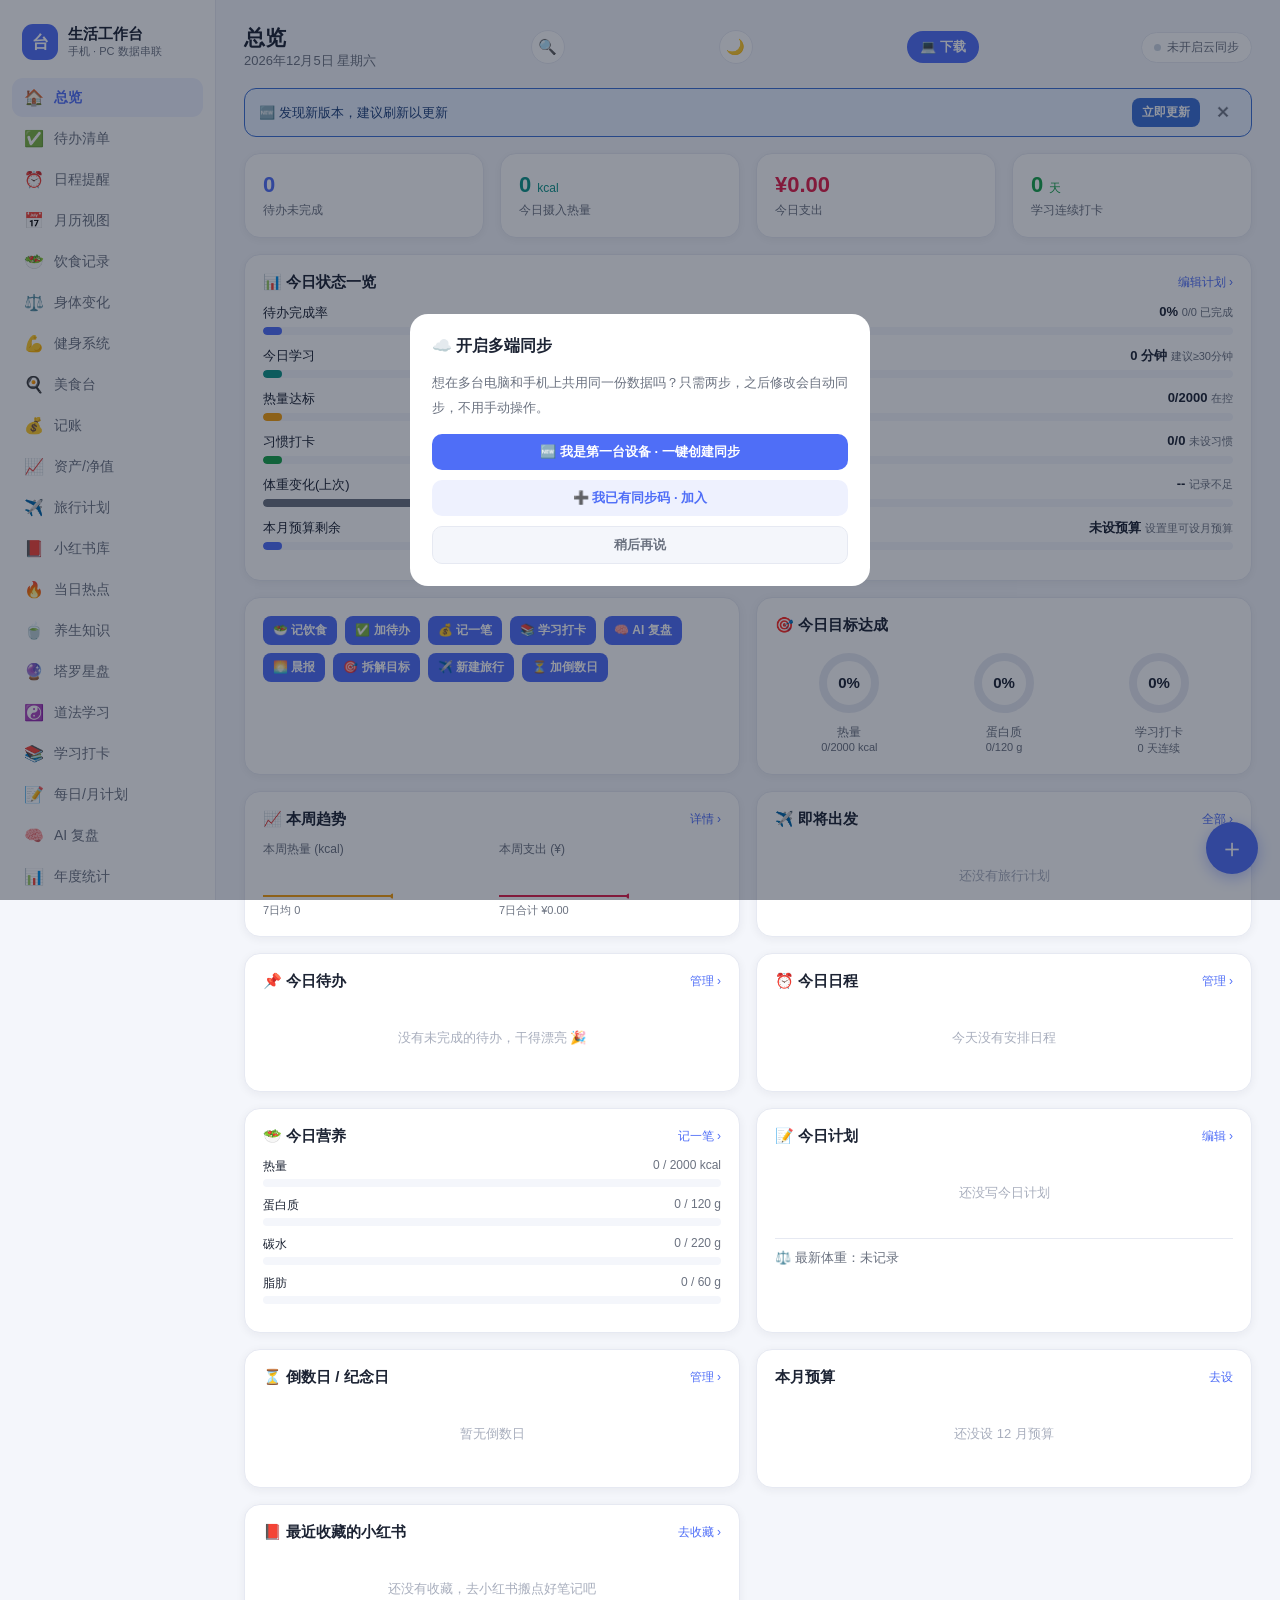
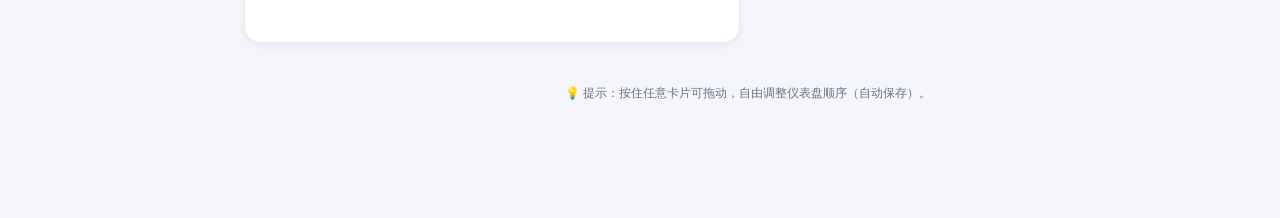
==== commit 12a0d569: "feat: 新增资产/净值、目标OKR、收藏稍后读、分类预算卡、AI识票图片OCR 五模块" ====
--- a/standalone.html
+++ b/standalone.html
@@ -837,6 +837,7 @@
     <section id="sec-calendar" class="section"></section>
     <section id="sec-diet" class="section"></section>
     <section id="sec-money" class="section"></section>
+    <section id="sec-assets" class="section"></section>
     <section id="sec-travel" class="section"></section>
     <section id="sec-hot" class="section"></section>
     <section id="sec-wellness" class="section"></section>
@@ -855,6 +856,8 @@
     <section id="sec-vault" class="section"></section>
     <section id="sec-tools" class="section"></section>
     <section id="sec-xhs" class="section"></section>
+    <section id="sec-goals" class="section"></section>
+    <section id="sec-bookmarks" class="section"></section>
     <section id="sec-settings" class="section"></section>
     <section id="sec-fitness" class="section"></section>
   </main>
@@ -2663,6 +2666,10 @@
   travelHabits: [], // 个人旅行习惯 {id, text, from, date}
   moneyBudgets: {}, // 月预算 {"2026-07": 3000}
   fixedExpenses: [],// 固定支出模板 {id, cat, amount, note}
+  billTemplates: [], // 手动记账识别模板 {name, header, roles, catMap, mode}
+  assets: [],      // 资产/净值 {id, name, type:"现金"|"卡"|"理财"|"负债"|"其他", value, note}
+  goals: [],       // 目标/OKR {id, title, period:"年"|"季"|"月", target, progress, note, children:[{id,text,done}]}
+  bookmarks: [],   // 收藏/稍后读 {id, title, url, note, tag, created}
   recurringBills: [], // 周期性账单 {id, cat, amount, note, cycle:'month'|'week'|'day'|'year', anchor, lastRun}
   amortItems: [],   // 周期性产品摊销 {id, name, cat, amount, buyDate, dur, unit:'day'|'week'|'month'|'year', note, created, updatedAt}
   aiMemory: [],     // AI 对话记忆 {ts, kind, text}
@@ -3091,6 +3098,7 @@
   { id: "fitness", name: "健身系统", ico: "💪" },
   { id: "kitchen", name: "美食台", ico: "🍳" },
   { id: "money", name: "记账", ico: "💰" },
+  { id: "assets", name: "资产/净值", ico: "📈" },
   { id: "travel", name: "旅行计划", ico: "✈️" },
   { id: "xhs", name: "小红书库", ico: "📕" },
   { id: "hot", name: "当日热点", ico: "🔥" },
@@ -3107,6 +3115,8 @@
   { id: "files", name: "文件归档", ico: "📂" },
   { id: "vault", name: "隐私保险箱", ico: "🔐" },
   { id: "tools", name: "小工具", ico: "🛠️" },
+  { id: "goals", name: "目标/OKR", ico: "🎯" },
+  { id: "bookmarks", name: "收藏/稍后读", ico: "🔖" },
   { id: "settings", name: "设置/同步", ico: "⚙️" },
 ];
 let cur = "dashboard";
@@ -3364,6 +3374,7 @@
     <h3>⏳ 倒数日 / 纪念日 <button class="more" onclick="go('schedule')">管理 ›</button></h3>
     ${dashboardCountdownHtml()}
   </div>
+  ${budgetDashCard()}
   ${xhsDashboardCard()}
   <div class="empty" style="grid-column:1/-1;font-size:12px;color:var(--text2)">💡 提示：按住任意卡片可拖动，自由调整仪表盘顺序（自动保存）。</div>`;
   applyDashOrder();
@@ -3967,7 +3978,7 @@
   const ms = moneyMonth;
   const budgets = (D.settings.catBudgets && D.settings.catBudgets[ms]) || {};
   const keys = Object.keys(budgets);
-  if (!keys.length) return "";
+  if (!keys.length) return `<div class="card" style="margin-bottom:16px"><h3>📂 分类预算执行</h3><div class="empty">还没设分类预算 <button class="more" onclick="openCatBudgetModal()">设分类预算</button></div></div>`;
   const adj = moneyView === "amort" ? amortAdjust(ms) : null;
   const list = keys.map((c) => {
     const b = budgets[c];
@@ -3982,7 +3993,7 @@
     </div>`;
   }).join("");
   return `<div class="card" style="margin-bottom:16px">
-    <h3>📂 分类预算执行 <span class="more" onclick="go('settings')">去设置 ›</span></h3>
+    <h3>📂 分类预算执行 <span class="more" onclick="openCatBudgetModal()">设分类预算</span></h3>
     ${list}</div>`;
 }
 /* ---- 年度趋势 ---- */
@@ -7347,53 +7358,226 @@
 
 /* ================= 账单 CSV 导入 / AI 识票 ================= */
 function openBillImport() {
-  openModal(`<h3>📥 导入账单 CSV</h3><p class="tool-sub">粘贴支付宝/微信/银行流水（首行表头），自动识别 日期/收支/分类/金额/备注。无表头则按 日期,收支,分类,金额,备注。</p>
-    <textarea id="bill-csv" rows="8" class="inp" placeholder="日期,收支,分类,金额,备注&#10;2026-07-01,支出,餐饮,32.5,午饭"></textarea>
-    <div style="display:flex;gap:8px;margin-top:10px"><button class="btn" onclick="parseBillCsv()">解析预览</button>
-    <button class="btn ghost" onclick="$('#bill-file').click()">选择文件</button></div>
-    <input type="file" id="bill-file" accept=".csv,.txt" style="display:none" onchange="billFileRead(this)">
-    <div id="bill-preview" class="tool-result"></div>`);
+  const tpls = (D.billTemplates || []);
+  const tplSel = tpls.length ? `<div style="display:flex;gap:8px;margin-bottom:8px"><select id="bill-tpl" class="inp" onchange="applyBillTpl(this.value)"><option value="">— 套用已存识别模板 —</option>${tpls.map((t,i)=>`<option value="${i}">${esc(t.name)}</option>`).join("")}</select></div>` : "";
+  openModal(`<h3>📥 识别并导入手动记账表</h3>
+  <p class="tool-sub">支持你这种「一行多项 / 多列金额」的手动记账（如租房花销表）：粘贴或上传 CSV/TSV，自动识别 日期 / 收支 / 分类 / 金额 / 备注 各列；多列金额可<b>拆成多条</b>（用列名当分类）或<b>合并求和</b>。识别方式可存成模板，下次一键复用。</p>
+  ${tplSel}
+  <textarea id="bill-csv" rows="7" class="inp" placeholder="日期,午饭,晚饭,其他,备注&#10;2026-06-21,13,22.41,30.24,晾衣杆+水+地铁"></textarea>
+  <div style="display:flex;gap:8px;margin-top:10px;flex-wrap:wrap">
+    <button class="btn" onclick="parseBillCsv()">解析并识别列</button>
+    <button class="btn ghost" onclick="$('#bill-file').click()">选择文件</button>
+    <select id="bill-mode" class="inp" style="flex:0 1 210px" title="多列金额的处理方式">
+      <option value="split">多列金额 → 拆成多条</option>
+      <option value="sum">多列金额 → 合并为一条</option>
+    </select>
+    <input type="date" id="bill-defdate" class="inp" style="flex:0 1 175px" title="缺日期的行使用此默认日期">
+  </div>
+  <input type="file" id="bill-file" accept=".csv,.txt,.tsv" style="display:none" onchange="billFileRead(this)">
+  <div id="bill-map" class="tool-result"></div>
+  <div id="bill-preview" class="tool-result"></div>`);
 }
 function billFileRead(inp) { const f = inp.files[0]; if (!f) return; const rd = new FileReader(); rd.onload = () => { const ta = $("#bill-csv"); if (ta) ta.value = rd.result; parseBillCsv(); }; rd.readAsText(f); }
-function _splitCsvLine(line) { const delim = line.includes("\t") ? "\t" : (line.includes(";") ? ";" : ","); return line.split(delim).map((s) => s.trim()); }
+function _splitCsvLine(line) {
+  let delim = ",";
+  if (line.includes("\t")) delim = "\t";
+  else if (line.includes(";")) delim = ";";
+  else if (line.includes("，")) delim = "，";
+  return line.split(delim).map((s) => s.trim());
+}
+function _p2(n) { return ("" + n).padStart(2, "0"); }
+function _billNormDate(raw) {
+  raw = ("" + (raw || "")).trim(); if (!raw) return "";
+  const s = raw.replace(/[，,\/]/g, ".").replace(/\s/g, "");
+  let m = s.match(/^(\d{4})\.(\d{1,2})\.(\d{1,2})$/);
+  if (m) return `${m[1]}-${_p2(m[2])}-${_p2(m[3])}`;
+  m = s.match(/^(\d{1,2})\.(\d{1,})$/);
+  if (m) { const mo = +m[1]; const da = Math.round((+s - mo) * 100); if (da >= 1 && da <= 31) return `${new Date().getFullYear()}-${_p2(mo)}-${_p2(da)}`; }
+  if (/^\d{4}-\d{1,2}-\d{1,2}$/.test(s)) return s;
+  if (/^\d{1,2}-\d{1,2}$/.test(s)) return `${new Date().getFullYear()}-${s}`;
+  return "";
+}
+const BILL_ROLE_KW = {
+  date: ["日期","时间","年月日","号","date","time","day"],
+  type: ["收支","类型","收/支","进出","收入支出","type","方向","in/out"],
+  cat: ["分类","类别","类目","项目","物品","商品","名称","科目","用途","cat","category","item","name"],
+  amount: ["金额","数额","价钱","花费","费用","支出额","收入额","实付","付款","金额(元)","amount","money","price","cost","fee","sum","total","付费"],
+  note: ["备注","说明","摘要","描述","商户","用途说明","note","remark","desc","memo","merchant"]
+};
+const BILL_TOTAL_KW = ["合计","总计","小计","汇总","今日花费","total","sum"];
+function _billRoleOf(header) {
+  const h = ("" + (header || "")).toLowerCase();
+  for (const role of ["date","type","cat","amount","note"]) {
+    if (BILL_ROLE_KW[role].some((k) => h.includes(k.toLowerCase()))) return role;
+  }
+  return null;
+}
+function _billIsNum(v) { const s = ("" + (v == null ? "" : v)).replace(/[^\d.\-]/g, ""); return s !== "" && !isNaN(Number(s)) && isFinite(Number(s)); }
+function _billNormCat(raw, type) {
+  raw = ("" + (raw || "")).trim();
+  if (!raw) return "其他";
+  const cats = [].concat(MONEY_CATS["支出"] || [], MONEY_CATS["收入"] || []);
+  if (cats.includes(raw)) return raw;
+  const map = [["餐饮","餐饮|饭|吃|餐|食|午饭|晚饭|早餐|夜宵|瑞幸|咖啡|菜"],["交通","交通|地铁|公交|打车|滴滴|车|油|通勤|高铁|火车|机票|停车"],["购物","购物|买|购|物|杂|超市|淘宝|京东|拼多多|日用|用品|前置"],["居住","租|押金|钥匙|物业|水电|电费|水费|用电|燃气|煤气|住宿|房|家居|家电|家具|锅|刀|洗衣|清洁|抹布|洗洁"],["娱乐","娱乐|玩|电影|游戏|会员|充值"],["医疗","医|药|医院|诊所|保健|口腔"],["学习","学|书|课|培训|资料|考试"],["健身","健身|练|运动|器材"],["其他","其他|杂费|货拉|搬|充电"]];
+  for (const [c, re] of map) if (new RegExp(re).test(raw)) return c;
+  return raw.length <= 6 ? raw : "其他";
+}
+function _billTypeOf(cat, typeCol) {
+  if (typeCol && /收|in|收入|正|工资|兼职|红包|理财/.test(typeCol)) return "收入";
+  if (MONEY_CATS["收入"] && MONEY_CATS["收入"].includes(cat) && !(MONEY_CATS["支出"] || []).includes(cat)) return "收入";
+  return "支出";
+}
+function _billParseToCols() {
+  const raw = $("#bill-csv").value.trim(); if (!raw) { toast("请粘贴或选择 CSV"); return null; }
+  const lines = raw.split(/\r?\n/).filter(Boolean); if (!lines.length) { toast("无内容"); return null; }
+  const head = _splitCsvLine(lines[0]);
+  const isHeader = head.length >= 2 && /日期|date|收支|type|分类|cat|金额|amount|备注|note|商户|merchant|午饭|晚饭|花费|项目|物品|名称|时间/i.test(lines[0]);
+  const dataLines = isHeader ? lines.slice(1) : lines;
+  const n = head.length;
+  const roles = new Array(n).fill(null);
+  const used = {};
+  for (let i = 0; i < n; i++) {
+    const h = ("" + head[i]).toLowerCase();
+    if (BILL_TOTAL_KW.some((k) => h.includes(k.toLowerCase()))) continue;
+    const r = _billRoleOf(head[i]);
+    if (r && !(r in used)) { roles[i] = r; used[r] = i; }
+  }
+  for (let i = 0; i < n; i++) {
+    if (roles[i]) continue;
+    if (BILL_TOTAL_KW.some((k) => ("" + head[i]).toLowerCase().includes(k.toLowerCase()))) continue;
+    if (dataLines.length && _billIsNum(_splitCsvLine(dataLines[0])[i])) roles[i] = "金额";
+  }
+  if (!roles.includes("日期") && n > 0) roles[0] = "日期";
+  D._billHead = head;
+  return { head, isHeader, dataLines, roles, n };
+}
 function parseBillCsv() {
-  const raw = $("#bill-csv").value.trim(); if (!raw) return toast("请粘贴或选择 CSV");
-  const lines = raw.split(/\r?\n/).filter(Boolean); if (!lines.length) return toast("无内容");
-  const head = _splitCsvLine(lines[0]);
-  const isHeader = /日期|date|收支|type|分类|cat|金额|amount|备注|note|商户|merchant/i.test(lines[0]);
-  let idx = { date: 0, type: 1, cat: 2, amount: 3, note: 4 };
-  let dataLines = lines;
-  if (isHeader) {
-    const find = (names) => { const i = head.findIndex((h) => names.some((n) => ("" + h).toLowerCase().includes(n))); return i < 0 ? -1 : i; };
-    const di = find(["日期", "date"]), ti = find(["收支", "type", "收入", "支出"]), ci = find(["分类", "cat", "类别"]), ai = find(["金额", "amount", "数额"]), ni = find(["备注", "note", "说明", "摘要", "商户", "merchant"]);
-    idx = { date: di < 0 ? 0 : di, type: ti < 0 ? 1 : ti, cat: ci < 0 ? 2 : ci, amount: ai < 0 ? 3 : ai, note: ni < 0 ? 4 : ni };
-    dataLines = lines.slice(1);
+  const p = _billParseToCols(); if (!p) return;
+  const { head, n } = p;
+  let roles = p.roles.slice();
+  if (D._billRoles && D._billRoles.length === n) { for (let i = 0; i < n; i++) if (D._billRoles[i] && D._billRoles[i] !== "忽略") roles[i] = D._billRoles[i]; }
+  if (!D._billCatMap) D._billCatMap = {};
+  for (let i = 0; i < n; i++) if (roles[i] === "金额" && !D._billCatMap[i]) D._billCatMap[i] = _billNormCat(head[i], "支出");
+  D._billRoles = roles.map((r) => r || "忽略");
+  const allCats = [].concat(MONEY_CATS["支出"] || [], MONEY_CATS["收入"] || []);
+  const roleOpts = (cur) => ["忽略","日期","收支","分类","金额","备注"].map((r) => `<option ${r === cur ? "selected" : ""}>${r}</option>`).join("");
+  const mapHtml = head.map((h, i) => `
+    <div style="display:flex;gap:6px;align-items:center;margin:4px 0;font-size:12px">
+      <span style="flex:0 0 130px;overflow:hidden;text-overflow:ellipsis;white-space:nowrap" title="${esc(h)}">${esc(h) || "（空）"}</span>
+      <select class="inp sm" style="flex:0 0 92px" onchange="D._billRoles[${i}]=this.value;if(this.value==='金额'&&!D._billCatMap[${i}])D._billCatMap[${i}]=_billNormCat('${esc(h)}','支出');renderBillMapCats()">${roleOpts(roles[i] || "忽略")}</select>
+      <span id="bill-catwrap-${i}"></span>
+    </div>`).join("");
+  $("#bill-map").innerHTML = `<div style="margin-top:10px"><div style="font-size:12px;color:var(--text2);margin-bottom:4px">识别到 ${n} 列，请确认每列含义（金额列可指定归入哪个分类）：</div>${mapHtml}
+    <div style="display:flex;gap:8px;margin-top:8px;flex-wrap:wrap">
+      <button class="btn sm" onclick="renderBillPreview()">预览条目</button>
+      <input id="bill-tpl-name" class="inp sm" style="flex:1;min-width:120px" placeholder="模板名，如：租房花销表">
+      <button class="btn ghost sm" onclick="saveBillTpl()">💾 存为识别模板</button>
+    </div></div>`;
+  renderBillMapCats();
+  renderBillPreview();
+}
+function renderBillMapCats() {
+  const roles = D._billRoles || [];
+  const allCats = [].concat(MONEY_CATS["支出"] || [], MONEY_CATS["收入"] || []);
+  for (let i = 0; i < roles.length; i++) {
+    const el = $("#bill-catwrap-" + i); if (!el) continue;
+    if (roles[i] === "金额") {
+      const cur = D._billCatMap[i] || "其他";
+      el.innerHTML = `<select class="inp sm" style="flex:0 0 120px" onchange="D._billCatMap[${i}]=this.value">${allCats.map((c) => `<option ${c === cur ? "selected" : ""}>${c}</option>`).join("")}</select>`;
+    } else el.innerHTML = "";
   }
+}
+function _billBuildEntries() {
+  const raw = $("#bill-csv").value.trim(); if (!raw) return [];
+  const p = _billParseToCols(); if (!p) return [];
+  const { dataLines, n } = p;
+  const head = D._billHead || p.head;
+  const roles = (D._billRoles && D._billRoles.length === n) ? D._billRoles : p.roles.map((r) => r || "忽略");
+  const mode = ($("#bill-mode") && $("#bill-mode").value) || "split";
   const out = [];
   dataLines.forEach((ln) => {
-    const c = _splitCsvLine(ln); if (c.length < 2) return;
-    let date = (c[idx.date] || "").replace(/\//g, "-");
-    if (/^\d{1,2}-\d{1,2}$/.test(date)) date = new Date().getFullYear() + "-" + date;
-    if (!/^\d{4}-\d{2}-\d{2}$/.test(date)) return;
-    const type = /收|in|收入|正/.test(c[idx.type]) ? "in" : "out";
-    const amount = parseFloat(String(c[idx.amount]).replace(/[^\d.\-]/g, "")); if (!isFinite(amount)) return;
-    const cat = c[idx.cat] || (type === "in" ? "收入" : "其他");
-    const note = c[idx.note] || "";
-    out.push({ id: uid(), date, type, cat, amount: Math.round(Math.abs(amount) * 100) / 100, note });
+    const c = _splitCsvLine(ln);
+    const di = roles.indexOf("日期"); let date = _billNormDate((di >= 0 ? c[di] : "") || "");
+    if (!date) { const dd = ($("#bill-defdate") && $("#bill-defdate").value) || ""; if (dd) date = dd; }
+    if (!date) return;
+    const ti = roles.indexOf("收支"); const typeCol = ti >= 0 ? c[ti] : "";
+    const ni = roles.indexOf("备注"); const noteCol = ni >= 0 ? c[ni] : "";
+    const ci = roles.indexOf("分类"); const catCol = ci >= 0 ? c[ci] : "";
+    const amtIdxs = []; for (let i = 0; i < n; i++) if (roles[i] === "金额") amtIdxs.push(i);
+    if (!amtIdxs.length) return;
+    if (mode === "sum") {
+      let sum = 0; amtIdxs.forEach((i) => { const a = parseFloat(String(c[i] || "").replace(/[^\d.\-]/g, "")); if (isFinite(a)) sum += a; });
+      sum = Math.round(Math.abs(sum) * 100) / 100; if (sum <= 0) return;
+      const cat = catCol ? _billNormCat(catCol, "支出") : "其他";
+      out.push({ id: uid(), date, type: _billTypeOf(cat, typeCol), cat, amount: sum, note: noteCol || "" });
+    } else {
+      amtIdxs.forEach((i) => {
+        const a = parseFloat(String(c[i] || "").replace(/[^\d.\-]/g, "")); if (!isFinite(a) || a === 0) return;
+        const cat = (D._billCatMap && D._billCatMap[i]) ? D._billCatMap[i] : _billNormCat(head[i], "支出");
+        const note = [head[i], noteCol].filter(Boolean).join(" · ");
+        out.push({ id: uid(), date, type: _billTypeOf(cat, typeCol), cat, amount: Math.round(Math.abs(a) * 100) / 100, note });
+      });
+    }
   });
-  if (!out.length) return toast("未解析到有效条目（日期需 YYYY-MM-DD）");
-  D._billPreview = out;
-  $("#bill-preview").innerHTML = `<div style="text-align:left;max-height:200px;overflow:auto">
-    <div style="font-size:12px;color:var(--text2);margin-bottom:6px">识别到 ${out.length} 条：</div>
-    ${out.slice(0, 50).map((o) => `<div style="font-size:12px;padding:3px 0;border-bottom:1px solid var(--line)">${o.date} · ${o.type === "in" ? "收入" : "支出"} · ${esc(o.cat)} · ¥${o.amount} ${o.note ? "· " + esc(o.note) : ""}</div>`).join("")}
-    ${out.length > 50 ? '<div style="font-size:12px;color:var(--text2)">…仅显示前 50 条</div>' : ""}
-    </div><button class="btn" style="margin-top:10px;width:100%" onclick="confirmBillImport()">✅ 确认导入 ${out.length} 条</button>`;
-}
-function confirmBillImport() { const out = D._billPreview || []; if (!out.length) return; D.money = D.money.concat(out); save(); toast("已导入 " + out.length + " 条"); closeModal(); if (cur === "money") renderMoney(); }
+  return out;
+}
+function renderBillPreview() {
+  const out = _billBuildEntries();
+  if (!out.length) { const el = $("#bill-preview"); if (el) el.innerHTML = `<div style="font-size:12px;color:var(--text2);margin-top:8px">未解析到有效条目（需有「日期」列，支持 YYYY-MM-DD / MM-DD / M.D 等写法）</div>`; D._billPreview = []; return; }
+  const exist = D.money || [];
+  let dup = 0;
+  const shown = out.filter((o) => {
+    const hit = exist.some((e) => e.date === o.date && Math.abs(e.amount - o.amount) < 0.005 && e.cat === o.cat && (e.note || "") === (o.note || ""));
+    if (hit) { dup++; return false; } return true;
+  });
+  D._billPreview = shown;
+  $("#bill-preview").innerHTML = `<div style="text-align:left;max-height:220px;overflow:auto;margin-top:8px">
+    <div style="font-size:12px;color:var(--text2);margin-bottom:6px">识别到 <b>${out.length}</b> 条${dup ? `，其中 <b style="color:var(--orange)">${dup}</b> 条与现有重复将跳过` : ""}：</div>
+    ${shown.slice(0, 60).map((o) => `<div style="font-size:12px;padding:3px 0;border-bottom:1px solid var(--line)">${o.date} · ${o.type === "收入" ? "收入" : "支出"} · <span class="tag hi">${esc(o.cat)}</span> · ¥${o.amount}${o.note ? ` · ${esc(o.note)}` : ""}</div>`).join("")}
+    ${shown.length > 60 ? '<div style="font-size:12px;color:var(--text2)">…仅显示前 60 条</div>' : ""}
+    </div><button class="btn" style="margin-top:10px;width:100%" onclick="confirmBillImport()">✅ 确认导入 ${shown.length} 条</button>`;
+}
+function applyBillTpl(idx) {
+  if (idx === "" || idx == null) return;
+  const t = (D.billTemplates || [])[+idx]; if (!t) return;
+  D._billRoles = (t.roles || []).slice();
+  D._billCatMap = JSON.parse(JSON.stringify(t.catMap || {}));
+  D._billHead = (t.header || "").split(",");
+  const ms = $("#bill-mode"); if (ms && t.mode) ms.value = t.mode;
+  const ta = $("#bill-csv");
+  if (ta && ta.value.trim()) parseBillCsv();
+  toast("已套用模板：" + t.name);
+}
+function saveBillTpl() {
+  const p = _billParseToCols(); if (!p) return;
+  const name = ($("#bill-tpl-name") && $("#bill-tpl-name").value.trim()) || "我的手动记账表";
+  if (!D.billTemplates) D.billTemplates = [];
+  D.billTemplates.push({ name, header: (D._billHead || p.head).join(","), roles: (D._billRoles || p.roles.map((r) => r || "忽略")), catMap: D._billCatMap || {}, mode: ($("#bill-mode") && $("#bill-mode").value) || "split" });
+  save();
+  toast("已保存识别模板：" + name);
+  openBillImport();
+}
+function confirmBillImport() {
+  let out = (D._billPreview || []).filter((o) => o.type === "收入" || o.type === "支出");
+  if (!out.length) return toast("没有可导入的条目");
+  const exist = D.money || [];
+  out = out.filter((o) => !exist.some((e) => e.date === o.date && Math.abs(e.amount - o.amount) < 0.005 && e.cat === o.cat && (e.note || "") === (o.note || "")));
+  if (!out.length) return toast("全部重复，未导入");
+  D.money = D.money.concat(out);
+  save();
+  toast("已导入 " + out.length + " 条");
+  closeModal();
+  if (cur === "money") renderMoney();
+}
+
 function openAiReceipt() {
   if (!aiReady()) { toast("请先在设置配置 AI 接口"); showSetupGuide("ai"); return; }
   openModal(`<h3>🤖 AI 识票</h3><p class="tool-sub">粘贴小票文字或截图 OCR 结果，AI 自动拆成记账条目。</p>
     <textarea id="receipt-text" rows="6" class="inp" placeholder="例如：&#10;7-01 午餐 牛肉面 28&#10;7-01 打车 19.5"></textarea>
+    <div style="display:flex;gap:8px;margin-top:10px">
+      <label class="btn" style="flex:1;text-align:center;cursor:pointer">📷 上传小票图<input id="receipt-img" type="file" accept="image/*" style="display:none" onchange="receiptImgPreview()"></label>
+      <button class="btn" style="flex:1" onclick="runAiReceiptImg()">🤖 图片识别</button>
+    </div>
     <button class="btn" style="margin-top:10px;width:100%" onclick="runAiReceipt()">🔍 AI 识别并预览</button>
     <div id="receipt-preview" class="tool-result"></div>`);
 }
@@ -7479,7 +7663,207 @@
   travel: renderTravel,
   xhs: renderXhs,
   fitness: renderFitness,
+  assets: renderAssets, goals: renderGoals, bookmarks: renderBookmarks,
 };
+
+/* ===== 新增模块：资产/净值、目标/OKR、收藏/稍后读、分类预算设置 ===== */
+let bmFilter = "";
+const ASSET_TYPES = ["现金", "卡", "理财", "负债", "其他"];
+function netWorth() {
+  const a = D.assets || [];
+  const asset = a.filter(x => x.type !== "负债").reduce((s, x) => s + (+x.value || 0), 0);
+  const debt = a.filter(x => x.type === "负债").reduce((s, x) => s + (+x.value || 0), 0);
+  return { asset, debt, net: asset - debt };
+}
+function renderAssets() {
+  const a = D.assets || [];
+  const groups = {}; ASSET_TYPES.forEach(t => groups[t] = []);
+  a.forEach(x => (groups[x.type] || (groups[x.type] = [])).push(x));
+  const sum = (t) => (groups[t] || []).reduce((s, x) => s + (+x.value || 0), 0);
+  const nw = netWorth();
+  const stat = (title, val, col) => `<div class="card stat"><div class="v" style="color:${col}">${fmtMoney(val)}</div><div class="l">${title}</div></div>`;
+  const listHtml = (t) => (groups[t] || []).map(x => `<div class="list-item">
+    <div class="grow"><div class="title">${esc(x.name)}</div>${x.note ? `<div class="sub">${esc(x.note)}</div>` : ""}</div>
+    <b style="color:${t === "负债" ? "var(--red)" : "var(--green)"}">${t === "负债" ? "−" : "+"}${fmtMoney(x.value)}</b>
+    <button class="icon-btn" onclick="delAsset('${x.id}')">✕</button></div>`).join("") || '<div class="empty">暂无</div>';
+  $("#sec-assets").innerHTML = `
+  <div class="grid cols-4" style="margin-bottom:16px">
+    ${stat("净资产", nw.net, nw.net >= 0 ? "var(--primary)" : "var(--red)")}
+    ${stat("总资产", nw.asset, "var(--green)")}
+    ${stat("总负债", nw.debt, "var(--red)")}
+    ${stat("条目数", a.length, "var(--text2)")}
+  </div>
+  <div class="card" style="margin-bottom:16px">
+    <h3>添加资产 / 负债</h3>
+    <div class="form-row" style="margin-top:8px">
+      <input id="as-name" placeholder="名称，如：招商银行卡 / 花呗 / 余额宝" style="flex:2">
+      <select id="as-type">${ASSET_TYPES.map(t => `<option>${t}</option>`).join("")}</select>
+      <input id="as-value" type="number" placeholder="金额" min="0" step="0.01" style="flex:1">
+      <input id="as-note" placeholder="备注(可选)" style="flex:1.5">
+      <button class="btn" onclick="addAsset()">添加</button>
+    </div>
+  </div>
+  ${ASSET_TYPES.map(t => `<div class="card" style="margin-bottom:16px"><h3>${t === "负债" ? "负债" : "资产"} ${t} <span style="color:var(--text2);font-weight:400">${fmtMoney(sum(t))}</span></h3>${listHtml(t)}</div>`).join("")}
+  `;
+}
+function addAsset() {
+  const name = $("#as-name").value.trim(); if (!name) return toast("请输入名称");
+  const value = parseFloat($("#as-value").value); if (!isFinite(value) || value <= 0) return toast("请输入金额");
+  D.assets = D.assets || [];
+  D.assets.push({ id: uid(), name, type: $("#as-type").value, value: Math.round(value * 100) / 100, note: $("#as-note").value.trim() });
+  save(); renderAssets(); toast("已添加");
+}
+function delAsset(id) { if (!appConfirm("删除该条目？")) return; D.assets = (D.assets || []).filter(x => x.id !== id); save(); renderAssets(); }
+
+/* ---- 目标 / OKR ---- */
+const GOAL_PERIODS = ["年", "季", "月"];
+function renderGoals() {
+  const list = D.goals || [];
+  const byP = {}; GOAL_PERIODS.forEach(p => byP[p] = []);
+  list.forEach(g => (byP[g.period] || (byP[g.period] = [])).push(g));
+  const childHtml = (g) => (g.children || []).map(c => `<div class="list-item" style="padding:4px 0;border:none">
+    <button class="checkbox ${c.done ? "on" : ""}" onclick="toggleGoalChild('${g.id}','${c.id}')">${c.done ? "✓" : ""}</button>
+    <div class="grow" style="font-size:13px">${esc(c.text)}</div></div>`).join("") || '<div class="empty" style="font-size:12px">暂无子任务</div>';
+  const itemHtml = (g) => `<div class="card" style="margin-bottom:14px">
+    <div style="display:flex;justify-content:space-between;align-items:center"><div class="title" style="font-weight:600">${esc(g.title)}</div><button class="icon-btn" onclick="delGoal('${g.id}')">✕</button></div>
+    <div class="sub" style="margin:4px 0 8px">${g.period}目标${g.target ? " · 目标：" + esc(g.target) : ""}</div>
+    <div style="display:flex;align-items:center;gap:8px;margin-bottom:8px">
+      <div class="pbar" style="flex:1"><div style="width:${Math.min(100, g.progress || 0)}%;background:var(--primary)"></div></div>
+      <span style="font-size:12px;color:var(--text2)">${g.progress || 0}%</span>
+      <input type="range" min="0" max="100" value="${g.progress || 0}" onchange="setGoalProgress('${g.id}',this.value)" style="width:90px">
+    </div>
+    ${g.note ? `<div class="sub" style="white-space:pre-wrap;margin-bottom:8px">${esc(g.note)}</div>` : ""}
+    <div style="margin:4px 0 8px">${childHtml(g)}</div>
+    <div class="form-row"><input id="gc-${g.id}" placeholder="添加子任务" style="flex:1"><button class="btn sm" onclick="addGoalChild('${g.id}')">+子任务</button></div>
+  </div>`;
+  $("#sec-goals").innerHTML = `
+  <div class="card" style="margin-bottom:16px">
+    <h3>新建目标</h3>
+    <div class="form-row" style="margin-top:8px">
+      <input id="g-title" placeholder="目标标题，如：2026 攒下 5 万" style="flex:2">
+      <select id="g-period">${GOAL_PERIODS.map(p => `<option>${p}</option>`).join("")}</select>
+      <input id="g-target" placeholder="量化目标(可选)" style="flex:1.5">
+      <button class="btn" onclick="addGoal()">创建</button>
+    </div>
+  </div>
+  ${GOAL_PERIODS.map(p => `<div class="card" style="margin-bottom:16px"><h3>${p}目标（${byP[p].length}）</h3>${byP[p].length ? byP[p].map(itemHtml).join("") : '<div class="empty">暂无</div>'}</div>`).join("")}
+  `;
+}
+function addGoal() {
+  const title = $("#g-title").value.trim(); if (!title) return toast("请输入目标");
+  D.goals = D.goals || [];
+  D.goals.push({ id: uid(), title, period: $("#g-period").value, target: $("#g-target").value.trim(), progress: 0, note: "", children: [] });
+  save(); renderGoals(); toast("已创建");
+}
+function delGoal(id) { if (!appConfirm("删除该目标？")) return; D.goals = (D.goals || []).filter(g => g.id !== id); save(); renderGoals(); }
+function setGoalProgress(id, v) { const g = (D.goals || []).find(x => x.id === id); if (g) { g.progress = +v; save(); } }
+function addGoalChild(id) {
+  const g = (D.goals || []).find(x => x.id === id); if (!g) return;
+  const t = $("#gc-" + id).value.trim(); if (!t) return toast("请输入子任务");
+  g.children = g.children || []; g.children.push({ id: uid(), text: t, done: false });
+  $("#gc-" + id).value = ""; save(); renderGoals();
+}
+function toggleGoalChild(id, cid) {
+  const g = (D.goals || []).find(x => x.id === id); if (!g) return;
+  const c = (g.children || []).find(x => x.id === cid); if (c) { c.done = !c.done; save(); renderGoals(); }
+}
+
+/* ---- 收藏 / 稍后读 ---- */
+function renderBookmarks() {
+  const list = D.bookmarks || [];
+  const tags = [...new Set(list.map(b => b.tag).filter(Boolean))];
+  const shown = bmFilter ? list.filter(b => b.tag === bmFilter) : list;
+  const itemHtml = (b) => `<div class="list-item">
+    <div class="grow"><div class="title" style="cursor:pointer" onclick="openBookmark('${b.id}')">${esc(b.title) || esc(b.url)}</div>
+      <div class="sub">${b.tag ? `<span class="tag">${esc(b.tag)}</span> ` : ""}${b.note ? esc(b.note) : ""}${b.created ? " · " + b.created : ""}</div></div>
+    <button class="icon-btn" onclick="copyText('${esc(b.url)}')" title="复制链接">复制</button>
+    <button class="icon-btn" onclick="delBookmark('${b.id}')">✕</button></div>`;
+  $("#sec-bookmarks").innerHTML = `
+  <div class="card" style="margin-bottom:16px">
+    <h3>添加收藏</h3>
+    <div class="form-row" style="margin-top:8px">
+      <input id="bm-title" placeholder="标题(可选)" style="flex:1.5">
+      <input id="bm-url" placeholder="链接 URL" style="flex:2">
+      <input id="bm-tag" placeholder="标签(可选)" style="flex:1">
+      <input id="bm-note" placeholder="备注(可选)" style="flex:1">
+      <button class="btn" onclick="addBookmark()">收藏</button>
+    </div>
+  </div>
+  ${tags.length ? `<div style="margin-bottom:12px;display:flex;gap:6px;flex-wrap:wrap">${["", ...tags].map(t => `<button class="btn sm ${bmFilter === t ? "" : "ghost"}" onclick="bmFilterSet('${t}')">${t ? esc(t) : "全部"}</button>`).join("")}</div>` : ""}
+  <div class="card">${shown.length ? shown.slice().reverse().map(itemHtml).join("") : '<div class="empty">还没有收藏，看到好内容就收进来</div>'}</div>
+  `;
+}
+function addBookmark() {
+  const url = $("#bm-url").value.trim(); if (!url) return toast("请输入链接");
+  const u = safeUrl(url); if (!u) return toast("链接不合法");
+  D.bookmarks = D.bookmarks || [];
+  D.bookmarks.push({ id: uid(), title: $("#bm-title").value.trim(), url: u, note: $("#bm-note").value.trim(), tag: $("#bm-tag").value.trim(), created: todayStr() });
+  save(); renderBookmarks(); toast("已收藏");
+}
+function delBookmark(id) { if (!appConfirm("删除该收藏？")) return; D.bookmarks = (D.bookmarks || []).filter(b => b.id !== id); save(); renderBookmarks(); }
+function openBookmark(id) { const b = (D.bookmarks || []).find(x => x.id === id); if (b && b.url) window.open(b.url, "_blank", "noopener"); }
+function bmFilterSet(t) { bmFilter = t; renderBookmarks(); }
+
+/* ---- 分类预算设置 + 总览预算卡 ---- */
+function openCatBudgetModal() {
+  const ms = moneyMonth;
+  const cats = MONEY_CATS["支出"];
+  const cur = (D.settings.catBudgets && D.settings.catBudgets[ms]) || {};
+  openModal(`<h3>设置 ${ms.slice(5)}月 分类预算</h3>
+    <div style="text-align:left;max-height:50vh;overflow:auto">
+    ${cats.map(c => `<div class="form-row" style="margin-bottom:8px"><span style="flex:0 1 80px;font-size:13px">${c}</span><input id="cb-${c}" type="number" placeholder="预算金额" min="0" step="0.01" value="${cur[c] || ""}"></div>`).join("")}
+    </div>
+    <button class="btn" style="margin-top:10px;width:100%" onclick="setCatBudgets()">保存分类预算</button>`);
+}
+function setCatBudgets() {
+  const ms = moneyMonth; const obj = {};
+  MONEY_CATS["支出"].forEach(c => { const v = parseFloat($("#cb-" + c).value); if (isFinite(v) && v > 0) obj[c] = v; });
+  D.settings.catBudgets = D.settings.catBudgets || {};
+  D.settings.catBudgets[ms] = obj; save(); closeModal(); renderMoney(); toast("已保存分类预算");
+}
+function budgetDashCard() {
+  const ms = moneyMonth;
+  const b = D.moneyBudgets[ms] || 0;
+  const exp = D.money.filter(x => x.type === "支出" && moneyCounted(x) && x.date.startsWith(ms)).reduce((a, x) => a + x.amount, 0);
+  if (!b) return `<div class="card span2" data-dash="budget"><h3>本月预算 <button class="more" onclick="go('money')">去设</button></h3><div class="empty">还没设 ${ms.slice(5)} 月预算</div></div>`;
+  const pct = Math.min(100, Math.round(exp / b * 100));
+  const over = exp > b;
+  const cats = (D.settings.catBudgets && D.settings.catBudgets[ms]) || {};
+  const catLine = Object.keys(cats).slice(0, 3).map(c => {
+    const sp = D.money.filter(x => x.type === "支出" && x.cat === c && moneyCounted(x) && x.date.startsWith(ms)).reduce((a, x) => a + x.amount, 0);
+    return c + " " + fmtMoney(sp) + "/" + fmtMoney(cats[c]);
+  }).join("，");
+  return `<div class="card span2" data-dash="budget"><h3>本月预算执行 <button class="more" onclick="go('money')">详情</button></h3>
+    <div style="display:flex;justify-content:space-between;font-size:13px;margin-bottom:6px"><span>已用 <b style="color:${over ? "var(--red)" : "var(--text)"}">${fmtMoney(exp)}</b> / ${fmtMoney(b)}（${pct}%）</span><span style="color:${over ? "var(--red)" : "var(--green)"}">${over ? "超支 " + fmtMoney(exp - b) : "剩 " + fmtMoney(b - exp)}</span></div>
+    <div class="pbar" style="height:10px"><div style="width:${pct}%;background:${over ? "var(--red)" : pct > 80 ? "var(--orange)" : "var(--green)"}"></div></div>
+    ${catLine ? `<div style="margin-top:8px;font-size:12px;color:var(--text2)">分类预算：${catLine}${Object.keys(cats).length > 3 ? "…" : ""}</div>` : ""}
+  </div>`;
+}
+
+/* ---- AI 识票：图片 OCR 通道（复用 confirmBillImport 导入） ---- */
+let _receiptImgData = null;
+function receiptImgPreview() {
+  const f = $("#receipt-img").files[0]; if (!f) return;
+  const r = new FileReader();
+  r.onload = () => { _receiptImgData = r.result; $("#receipt-preview").innerHTML = `<img src="${_receiptImgData}" style="max-width:100%;max-height:220px;border-radius:8px;margin-top:8px">`; };
+  r.readAsDataURL(f);
+}
+async function runAiReceiptImg() {
+  if (!_receiptImgData) return toast("请先选择小票图片");
+  toast("AI 识别中…");
+  const prompt = "这是一张小票/账单截图，请 OCR 并提取消费条目，返回 JSON 数组，每条：{\"date\":\"YYYY-MM-DD\",\"type\":\"out\",\"cat\":\"分类\",\"amount\":数字,\"note\":\"备注\"}。只返回 JSON 数组，不要解释。";
+  const messages = [{ role: "user", content: [ { type: "text", text: prompt }, { type: "image_url", image_url: { url: _receiptImgData } } ] }];
+  let res; try { res = await aiChat(messages); } catch (e) { return toast("AI 调用失败"); }
+  let items; try { items = JSON.parse(res.replace(/```json|```/g, "").trim()); } catch (e) { return toast("AI 返回无法解析，请检查配置"); }
+  if (!Array.isArray(items) || !items.length) return toast("未识别到条目");
+  const out = items.map((it) => ({ id: uid(), date: ("" + (it.date || todayStr())).replace(/\//g, "-"), type: it.type === "in" ? "in" : "out", cat: it.cat || "其他", amount: Math.abs(+it.amount || 0), note: it.note || "" }));
+  out.forEach((o) => { if (/^\d{1,2}-\d{1,2}$/.test(o.date)) o.date = new Date().getFullYear() + "-" + o.date; });
+  D._billPreview = out;
+  $("#receipt-preview").innerHTML = `<div style="text-align:left;max-height:200px;overflow:auto">${out.map((o) => `<div style="font-size:12px;padding:3px 0;border-bottom:1px solid var(--line)">${o.date} · ${o.type === "in" ? "收入" : "支出"} · ${esc(o.cat)} · ¥${o.amount} ${o.note ? "· " + esc(o.note) : ""}</div>`).join("")}</div>
+    <button class="btn" style="margin-top:10px;width:100%" onclick="confirmBillImport()">✅ 确认导入 ${out.length} 条</button>`;
+  toast("识别完成");
+}
+
 
 function renderFitness() {
   const ext = "fitness/fit/index.html";
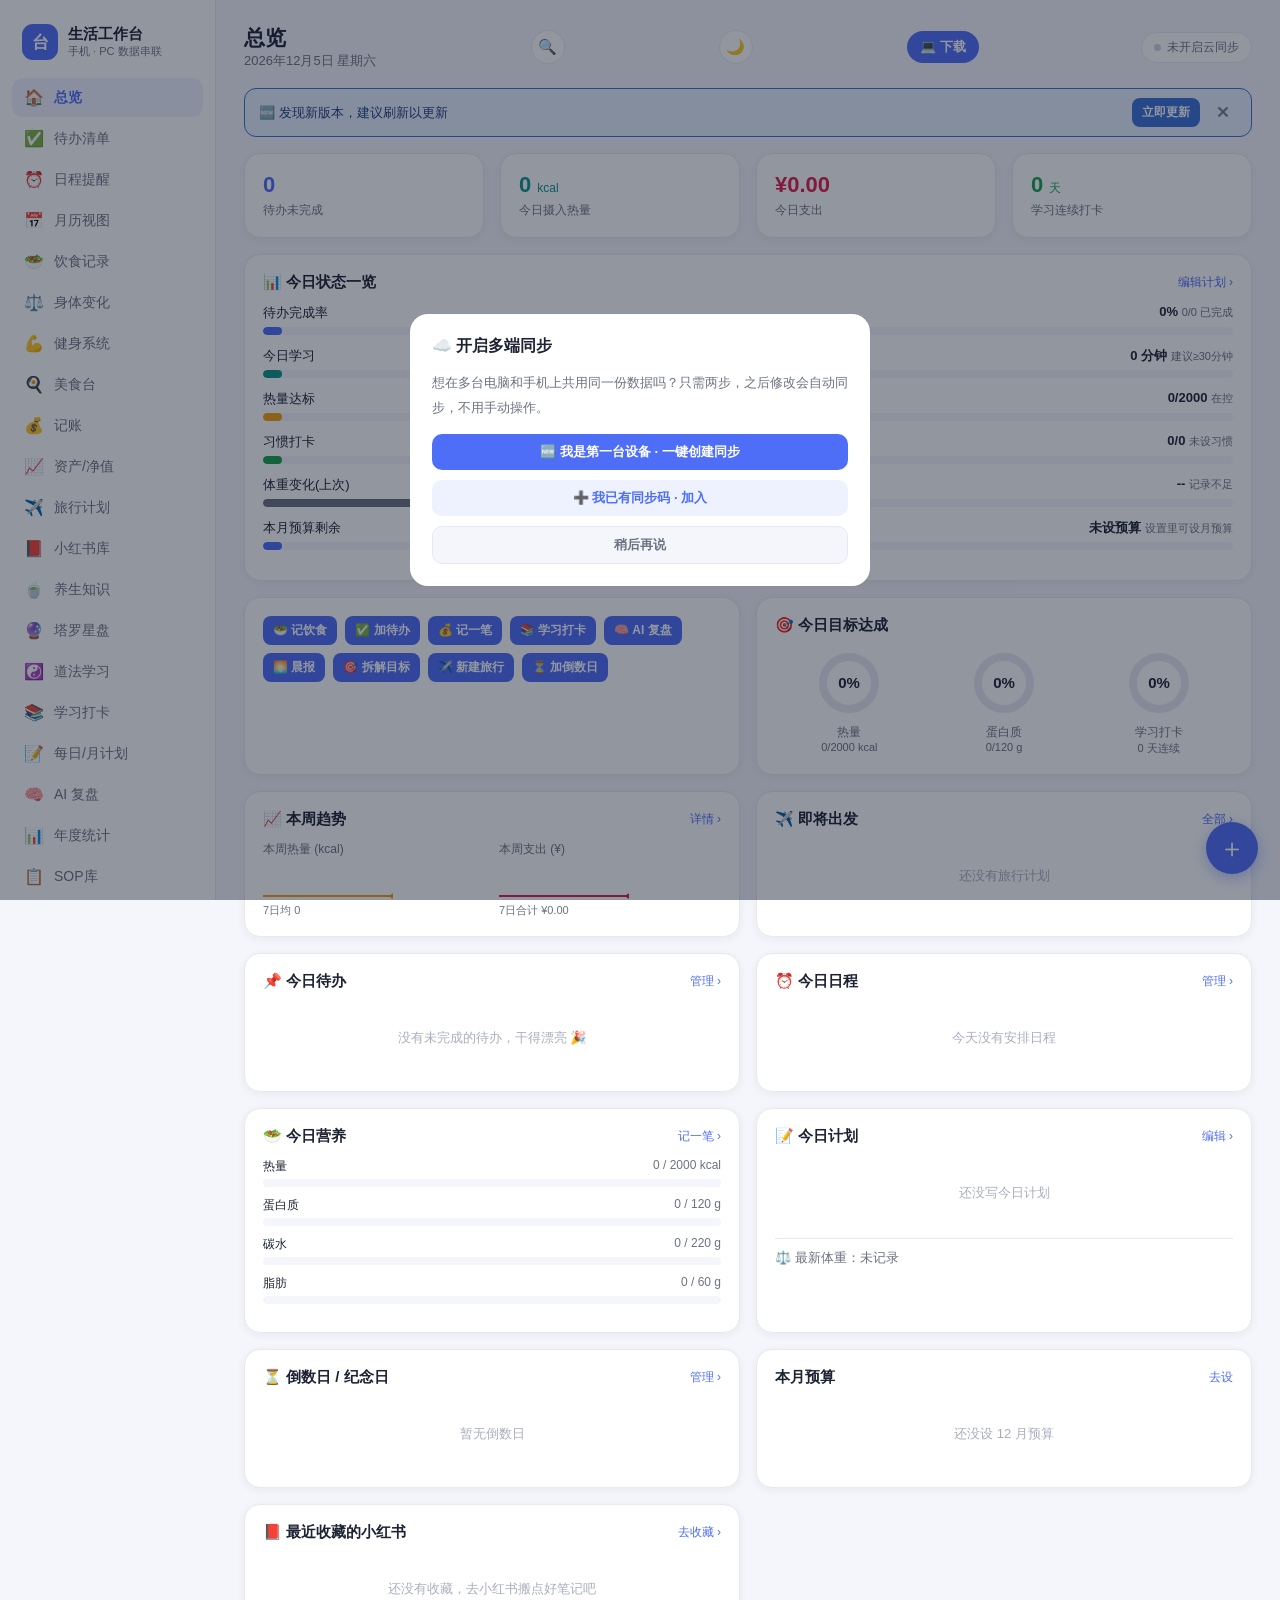
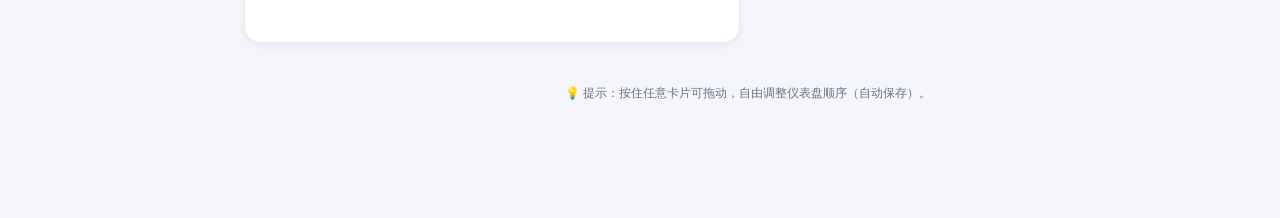
==== commit 0174cf1d: "feat: 移除「当日热点」模块——PAGES/RENDER/数据字段/样式/引导文案同步清理（29→28 模块）" ====
--- a/standalone.html
+++ b/standalone.html
@@ -211,19 +211,10 @@
 .streak-cell span { position: absolute; inset: 0; display: flex; align-items: center; justify-content: center; font-size: 9px; color: var(--text2); }
 .streak-cell.on span { color: #fff; }
 
-/* 热点 */
+/* 通用标签页（旅行/美食/SOP/购物/塔罗/道法等模块共用） */
 .hot-tabs { display: flex; gap: 8px; margin-bottom: 12px; }
 .hot-tab { padding: 7px 14px; border-radius: 99px; background: var(--bg); font-size: 13px; color: var(--text2); }
 .hot-tab.active { background: var(--primary); color: #fff; }
-.hot-item { display: flex; gap: 10px; padding: 10px 2px; border-bottom: 1px solid var(--line); align-items: baseline; }
-.hot-item:last-child { border: none; }
-.hot-rank { font-weight: 800; font-style: italic; width: 24px; flex: none; color: #94a3b8; }
-.hot-item:nth-child(1) .hot-rank { color: var(--red); }
-.hot-item:nth-child(2) .hot-rank { color: var(--orange); }
-.hot-item:nth-child(3) .hot-rank { color: #eab308; }
-.hot-item a { color: var(--text); text-decoration: none; font-size: 14px; flex: 1; }
-.hot-item a:hover { color: var(--primary); }
-.hot-heat { font-size: 11px; color: var(--text2); flex: none; }
 
 /* 弹窗 & toast */
 .modal-bg {
@@ -839,7 +830,6 @@
     <section id="sec-money" class="section"></section>
     <section id="sec-assets" class="section"></section>
     <section id="sec-travel" class="section"></section>
-    <section id="sec-hot" class="section"></section>
     <section id="sec-wellness" class="section"></section>
     <section id="sec-tarot" class="section"></section>
     <section id="sec-tao" class="section"></section>
@@ -2033,6 +2023,11 @@
 }
 function xhsSeedIfEmpty() {
   xhsEnsure();
+  // 示例数据只播种一次（持久标记，随云同步走）。否则"全选删光"会立刻触发重新播种，
+  // 31 条示例以新 id 复活，看起来像"删除被云同步撤销"（2026-10-05 修复）。
+  if (D.settings.xhsSeeded) return;
+  // 老用户已有数据但尚无标记：补标记即可，不再播种
+  if (D.xhsNotes.length || D.xhsCats.length) { D.settings.xhsSeeded = true; save(true); return; }
   if (!D.xhsCats.length && XHS_SEED.cats.length) {
     D.xhsCats = XHS_SEED.cats.map((c) => ({ id: c.id, name: c.name }));
   }
@@ -2052,6 +2047,7 @@
       created: now - i * 1000,
       updatedAt: now - i * 1000,
     }));
+    D.settings.xhsSeeded = true;
     save(true);
   }
 }
@@ -2447,52 +2443,132 @@
 /* ---------- CSV 导入 ---------- */
 function xhsImportCsv() {
   openModal(`<h3>⬆ 导入 CSV</h3>
-    <p class="muted">粘贴从小红书导出的 CSV（表头：title,author,likes,category,url,tags,date,memo,desc）。无分类的行按标题关键词自动归类，归不到的进「默认」。</p>
-    <textarea id="xhs-csv" class="inp" rows="8" placeholder="title,author,likes,category,url,tags,date,memo,desc"></textarea>
+    <p class="muted">支持两种来源：① 点「选择文件」直接选你的 .csv 导出文件；② 或从 Excel/WPS 里 Ctrl+A 复制粘贴。三种表头均兼容（英文 title,author… / 中文 标题,作者… / 无表头自动识别）。无分类的行按标题关键词自动归类，归不到的进「默认」。</p>
+    <div style="display:flex;align-items:center;gap:8px;margin:8px 0">
+      <label class="btn" style="cursor:pointer">📂 选择文件<input id="xhs-csv-file" type="file" accept=".csv,text/csv" style="display:none" onchange="xhsReadCsvFile(this)"></label>
+      <span class="muted" id="xhs-csv-name"></span>
+    </div>
+    <textarea id="xhs-csv" class="inp" rows="8" placeholder="把 CSV 内容粘贴到这里，或直接选文件自动填充…"></textarea>
     <div style="display:flex;gap:8px;margin-top:6px">
       <button class="btn" onclick="xhsDoImport()">导入</button>
       <button class="btn gray" onclick="closeModal()">取消</button>
     </div>`);
 }
+function xhsReadCsvFile(input) {
+  const f = input.files && input.files[0];
+  if (!f) return;
+  const nameEl = $("#xhs-csv-name");
+  if (nameEl) nameEl.textContent = "读取中… " + f.name;
+  const reader = new FileReader();
+  reader.onload = () => {
+    $("#xhs-csv").value = reader.result || "";
+    if (nameEl) nameEl.textContent = "已载入 " + f.name;
+    const n = (reader.result || "").split(/\r\n|\n/).filter((x) => x.trim()).length - 1;
+    toast(n > 0 ? "已读取 " + n + " 行，点「导入」即可" : "文件似乎是空的");
+  };
+  reader.onerror = () => { if (nameEl) nameEl.textContent = "读取失败"; toast("文件读取失败"); };
+  reader.readAsText(f, "utf-8");
+}
 function xhsParseCsv(text) {
+  text = String(text || "").replace(/^\uFEFF/, "");
   const lines = text.replace(/\r/g, "").split("\n").filter((l) => l.trim() !== "");
   if (!lines.length) return [];
+  // 分隔符自动识别：首行含 Tab（从 Excel 复制粘贴）用 Tab，否则用逗号
+  const delim = lines[0].indexOf("\t") >= 0 ? "\t" : ",";
   const splitLine = (line) => {
     const out = []; let cur = ""; let q = false;
     for (let i = 0; i < line.length; i++) {
       const ch = line[i];
       if (q) { if (ch === '"') { if (line[i + 1] === '"') { cur += '"'; i++; } else q = false; } else cur += ch; }
-      else { if (ch === ",") { out.push(cur); cur = ""; } else if (ch === '"') q = true; else cur += ch; }
+      else { if (ch === delim) { out.push(cur); cur = ""; } else if (ch === '"') q = true; else cur += ch; }
     }
     out.push(cur); return out;
   };
   const rows = lines.map(splitLine);
-  let start = 0;
-  const head = rows[0].map((h) => h.trim().toLowerCase());
-  if (head.includes("title") || head.includes("author")) start = 1;
+  // 表头别名：兼容中文表头（抓取工具 / Excel 常见列名）
+  const ALIAS = {
+    "标题": "title", "题目": "title", "名称": "title", "笔记标题": "title",
+    "作者": "author", "博主": "author", "昵称": "author", "用户名": "author",
+    "点赞": "likes", "点赞数": "likes", "赞": "likes", "热度": "likes",
+    "分类": "category", "类别": "category",
+    "链接": "url", "地址": "url", "网址": "url",
+    "标签": "tags",
+    "日期": "date", "时间": "date", "发布时间": "date", "收藏时间": "date",
+    "备注": "memo", "批注": "memo", "笔记": "memo", "说明": "memo",
+    "描述": "desc", "摘要": "desc", "简介": "desc", "内容": "desc",
+  };
+  const norm = (h) => { const k = String(h || "").trim().toLowerCase(); return ALIAS[k] || k; };
+  let start = 1;
+  let head = rows[0].map(norm);
+  const hasHead = head.includes("title") || head.includes("author");
+  let noHead = false;
+  if (!hasHead) { noHead = true; start = 0; head = []; }
   const idx = (...names) => { for (const nm of names) { const i = head.indexOf(nm); if (i >= 0) return i; } return -1; };
   const iTitle = idx("title"), iAuthor = idx("author"), iLikes = idx("likes"),
     iCat = idx("category", "cat"), iUrl = idx("url", "link"), iTags = idx("tags"),
     iDate = idx("date"), iMemo = idx("memo", "批注", "笔记"), iDesc = idx("desc", "摘要"), iId = idx("id");
+  const parseLikes = (s) => {
+    s = String(s || "").trim().replace(/[,+\s]/g, "");
+    let m = s.match(/^([\d.]+)万$/); if (m) return Math.round(parseFloat(m[1]) * 10000);
+    m = s.match(/^([\d.]+)w$/i); if (m) return Math.round(parseFloat(m[1]) * 10000);
+    const n = Number(s); return isFinite(n) ? Math.round(n) : 0;
+  };
+  // 无表头模式：按单元格内容特征猜列（URL 列、纯数字列、首个文本列）
+  const guessRow = (c) => {
+    const cells = c.map((x) => String(x || "").trim());
+    const used = new Set();
+    let gUrl = "", gLikes = 0, gTitle = "", gAuthor = "", gDate = "";
+    cells.forEach((x, i) => {
+      if (!x || used.has(i)) return;
+      if (!gUrl && /^https?:\/\//i.test(x)) { gUrl = x; used.add(i); return; }
+      if (!gDate && /^\d{4}[-/.年]\d{1,2}[-/.月]/.test(x)) { gDate = x; used.add(i); return; }
+      if (!gLikes && /^[\d,.]+[万w]?$/i.test(x) && parseLikes(x) > 0) { gLikes = parseLikes(x); used.add(i); return; }
+    });
+    for (let i = 0; i < cells.length; i++) {
+      if (used.has(i) || !cells[i]) continue;
+      if (!gTitle) { gTitle = cells[i]; used.add(i); continue; }
+      if (!gAuthor && cells[i].length <= 30) { gAuthor = cells[i]; used.add(i); }
+      break;
+    }
+    return { title: gTitle, author: gAuthor, likes: gLikes, url: gUrl, date: gDate, cat: "", tags: "", memo: "", desc: "" };
+  };
   const now = Date.now();
   const out = [];
   for (let r = start; r < rows.length; r++) {
     const c = rows[r];
-    const title = (iTitle >= 0 ? c[iTitle] : "") || "";
-    if (!title.trim()) continue;
-    const rawCat = iCat >= 0 ? (c[iCat] || "").trim() : "";
-    const csvId = (iId >= 0 && c[iId] && String(c[iId]).trim()) ? String(c[iId]).trim() : "";
+    let f = {};
+    if (noHead) {
+      f = guessRow(c);
+    } else {
+      const title = (iTitle >= 0 ? c[iTitle] : "") || "";
+      if (!title.trim()) continue;
+      const rawCat = iCat >= 0 ? (c[iCat] || "").trim() : "";
+      const csvId = (iId >= 0 && c[iId] && String(c[iId]).trim()) ? String(c[iId]).trim() : "";
+      f = {
+        id: csvId || "",
+        title: title.trim(),
+        author: iAuthor >= 0 ? (c[iAuthor] || "").trim() : "",
+        likes: parseLikes(iLikes >= 0 ? c[iLikes] : ""),
+        cat: rawCat,
+        url: iUrl >= 0 ? (c[iUrl] || "").trim() : "",
+        tags: iTags >= 0 ? (c[iTags] || "").trim() : "",
+        date: iDate >= 0 ? (c[iDate] || "").trim() : "",
+        memo: iMemo >= 0 ? (c[iMemo] || "").trim() : "",
+        desc: iDesc >= 0 ? (c[iDesc] || "").trim() : "",
+      };
+    }
+    if (!f.title || !String(f.title).trim()) continue;
     out.push({
-      id: csvId || uid(),
-      title: title.trim(),
-      author: iAuthor >= 0 ? (c[iAuthor] || "").trim() : "",
-      likes: Number(iLikes >= 0 ? c[iLikes] : "") || 0,
-      cat: xhsResolveCat(rawCat, title.trim()),
-      url: iUrl >= 0 ? (c[iUrl] || "").trim() : "",
-      tags: iTags >= 0 ? (c[iTags] || "").trim() : "",
-      date: iDate >= 0 ? (c[iDate] || "").trim() : "",
-      memo: iMemo >= 0 ? (c[iMemo] || "").trim() : "",
-      desc: iDesc >= 0 ? (c[iDesc] || "").trim() : "",
+      id: f.id || uid(),
+      title: String(f.title).trim(),
+      author: f.author || "",
+      likes: f.likes || 0,
+      cat: xhsResolveCat(String(f.cat || "").trim(), String(f.title).trim()),
+      url: f.url || "",
+      tags: f.tags || "",
+      date: f.date || "",
+      memo: f.memo || "",
+      desc: f.desc || "",
       created: now, updatedAt: now,
     });
   }
@@ -2656,7 +2732,6 @@
   wellness: [],    // 养生知识 {id, date, tag, title, url, note}
   tarotDraws: [],  // 塔罗占卜 {id, date, card, upright, question, interpretation}
   taoDivinations: [], // 道法占卜 {id, date, method, result, question, interpretation}
-  poliNews: [],    // 时政新闻收藏 {id, date, title, url}
   stickers: [],    // 游戏化贴纸 {id, name, icon, module, date}
   moduleXp: { tarot: 0, tao: 0, wellness: 0, logic: 0, finance: 0 }, // 模块熟练度 XP
   dailyQuests: { date: "", tarot: false, tao: false, wellness: false, logic: false, finance: false }, // 每日任务完成状态
@@ -2748,7 +2823,7 @@
   return t;
 }
 /* 轻量数据指纹：静默拉取后据此判断云端是否真带来了新内容，避免无谓重渲染与打扰 */
-const SYNC_ARR_FIELDS = ["todos", "schedule", "meals", "money", "study", "weights", "measurements", "dishes", "orders", "countdowns", "sops", "shopping", "trips", "travelHabits", "fixedExpenses", "habits", "amortItems", "xhsNotes", "xhsCats", "wellness", "tarotDraws", "taoDivinations", "poliNews", "stickers"];
+const SYNC_ARR_FIELDS = ["todos", "schedule", "meals", "money", "study", "weights", "measurements", "dishes", "orders", "countdowns", "sops", "shopping", "trips", "travelHabits", "fixedExpenses", "habits", "amortItems", "xhsNotes", "xhsCats", "wellness", "tarotDraws", "taoDivinations", "stickers"];
 function dataSig(d) {
   let s = "";
   SYNC_ARR_FIELDS.forEach((f) => {
@@ -3101,7 +3176,6 @@
   { id: "assets", name: "资产/净值", ico: "📈" },
   { id: "travel", name: "旅行计划", ico: "✈️" },
   { id: "xhs", name: "小红书库", ico: "📕" },
-  { id: "hot", name: "当日热点", ico: "🔥" },
   { id: "wellness", name: "养生知识", ico: "🍵" },
   { id: "tarot", name: "塔罗星盘", ico: "🔮" },
   { id: "tao", name: "道法学习", ico: "☯️" },
@@ -4296,94 +4370,6 @@
   toast(rec.tripId ? (rec.inTotal ? "已记账（旅行+总账）" : "已记账（仅旅行账本）") : "已记账");
 }
 function delMoney(id) { tombstone(id); D.money = D.money.filter((x) => x.id !== id); save(); renderMoney(); }
-
-/* ================= 当日热点 ================= */
-let hotType = "wbHot";
-const HOT_TYPES = [["wbHot", "微博"], ["douyinHot", "抖音"], ["baiduRD", "百度"], ["zhihuHot", "知乎"], ["36Ke", "36氪"], ["political", "📰 时政"]];
-const POLI_SOURCES = [
-  {name:'央视新闻', url:'https://www.douyin.com/search/%E5%A4%AE%E8%A7%86%E6%96%B0%E9%97%BB'},
-  {name:'人民日报', url:'https://www.douyin.com/search/%E4%BA%BA%E6%B0%91%E6%97%A5%E6%8A%A5'},
-  {name:'新华网', url:'https://www.douyin.com/search/%E6%96%B0%E5%8D%8E%E7%BD%91'},
-  {name:'头条新闻', url:'https://www.douyin.com/search/%E5%A4%B4%E6%9D%A1%E6%96%B0%E9%97%BB'}
-];
-let hotCache = {};
-function renderHot() {
-  $("#sec-hot").innerHTML = `
-  <div class="card">
-    <div class="hot-tabs">${HOT_TYPES.map(([k, n]) => `<button class="hot-tab ${hotType === k ? "active" : ""}" onclick="hotType='${k}';renderHot()">${n}</button>`).join("")}
-      <span style="flex:1"></span><button class="btn sm ghost" onclick="delete hotCache['${hotType}'];renderHot()">↻ 刷新</button></div>
-    <div id="hot-list"><div class="empty">加载中…</div></div>
-  </div>`;
-  loadHot();
-}
-async function loadHot() {
-  const box = $("#hot-list");
-  if (hotCache[hotType]) { box.innerHTML = hotCache[hotType]; return; }
-  if (hotType === "political") {
-    const idx = Math.floor(Date.now() / 86400000) % POLI_SOURCES.length;
-    const featured = POLI_SOURCES[idx];
-    const user = D.poliNews || [];
-    const recent = user.slice().reverse();
-    const html = `
-    <div class="hot-item" style="background:var(--primary-soft);border-radius:10px;padding:12px">
-      <span class="hot-rank">📰</span>
-      <div style="flex:1">
-        <div style="font-weight:700;margin-bottom:6px">今日推荐 · ${esc(featured.name)}</div>
-        <a href="${safeUrl(featured.url)}" target="_blank" rel="noopener" style="color:var(--primary)">打开 ${esc(featured.name)} 短视频频道</a>
-      </div>
-    </div>
-    <div style="margin:14px 0 8px;font-weight:700">权威新闻入口</div>
-    ${POLI_SOURCES.map((s, i) => `<div class="hot-item"><span class="hot-rank">${i + 1}</span><a href="${safeUrl(s.url)}" target="_blank" rel="noopener">${esc(s.name)} 短视频频道</a></div>`).join("")}
-    <div style="margin:14px 0 8px;font-weight:700">我的时政收藏</div>
-    <div class="form-row" style="margin-bottom:10px">
-      <input id="poli-title" placeholder="标题" style="flex:2">
-      <input id="poli-url" placeholder="链接（抖音/ B站/ 小红书等）">
-      <button class="btn sm" onclick="addPoliNews()">+ 添加</button>
-    </div>
-    ${recent.length ? recent.map(x => `<div class="hot-item"><span class="hot-rank">📌</span><a href="${safeUrl(x.url)}" target="_blank" rel="noopener">${esc(x.title)}</a><button class="icon-btn" onclick="delPoliNews('${x.id}')">✕</button></div>`).join("") : '<div class="empty" style="padding:8px 0">暂无收藏，可添加今日关注的时政新闻</div>'}`;
-    hotCache[hotType] = html;
-    box.innerHTML = html;
-    return;
-  }
-  try {
-    const ctrl = new AbortController();
-    const timer = setTimeout(() => ctrl.abort(), 8000);
-    const res = await fetch(`https://api.vvhan.com/api/hotlist/${hotType}`, { signal: ctrl.signal });
-    clearTimeout(timer);
-    const j = await res.json();
-    if (!j.success || !j.data) throw new Error("no data");
-    const html = j.data.slice(0, 30).map((x, i) => `<div class="hot-item">
-      <span class="hot-rank">${i + 1}</span>
-      <a href="${esc(safeUrl(x.url || x.mobil_url))}" target="_blank" rel="noopener">${esc(x.title)}</a>
-      <span class="hot-heat">${esc(x.hot || "")}</span></div>`).join("");
-    hotCache[hotType] = html;
-    box.innerHTML = html;
-  } catch (e) {
-    box.innerHTML = `<div class="empty">热点加载失败（接口可能临时不可用）<br><br>
-      <a href="https://s.weibo.com/top/summary" target="_blank" style="color:var(--primary)">微博热搜</a> ·
-      <a href="https://www.douyin.com/hot" target="_blank" style="color:var(--primary)">抖音热榜</a> ·
-      <a href="https://top.baidu.com/board" target="_blank" style="color:var(--primary)">百度热搜</a></div>`;
-  }
-}
-function addPoliNews() {
-  const title = $("#poli-title").value.trim();
-  const url = $("#poli-url").value.trim();
-  if (!title || !url) return toast("请输入标题和链接");
-  if (!D.poliNews) D.poliNews = [];
-  D.poliNews.push({ id: uid(), date: todayStr(), title, url });
-  save();
-  delete hotCache.political;
-  loadHot();
-  toast("已添加时政收藏");
-}
-function delPoliNews(id) {
-  tombstone(id);
-  if (!D.poliNews) D.poliNews = [];
-  D.poliNews = D.poliNews.filter(x => x.id !== id);
-  save();
-  delete hotCache.political;
-  loadHot();
-}
 
 /* ---------- 新增模块常量 ---------- */
 const WELLNESS_TAGS = ['饮食养生','作息调养','运动保健','节气养生','四季调理','情志养生','穴位按摩'];
@@ -5564,7 +5550,7 @@
   const mob = `<div class="guide-step"><span class="n">A</span><span class="ico">🤖</span><div class="body"><b>Android（Chrome / Edge / 华为浏览器）</b>：点右上角 ⋮ → <b>“安装应用”</b> 或“添加到主屏幕” → 确认。出现「⚡ 一键安装」时直接点即可。</div></div>
     <div class="guide-step"><span class="n">B</span><span class="ico">🍎</span><div class="body"><b>iPhone / iPad（Safari）</b>：点底部 <b>分享 ⬆︎</b> → 选 <b>“添加到主屏幕”</b> → 确认名称后“添加”。从桌面图标打开即全屏。</div></div>`;
   const pc = `<div class="guide-step"><span class="n">A</span><span class="ico">🪟</span><div class="body"><b>安装为桌面应用</b>：Chrome / Edge 中点地址栏右侧 <b>⊕“安装”</b> 图标，或菜单 → “安装工作台”，变成独立窗口、可固定任务栏（有「⚡ 一键安装」时直接点）。</div></div>
-    <div class="guide-step"><span class="n">B</span><span class="ico">📦</span><div class="body"><b>下载离线版（单文件）</b>：下载 <code>standalone.html</code>，双击即可离线打开，不依赖网络（热点 / AI 等联网功能除外），可拷到任意电脑随身用。</div></div>`;
+    <div class="guide-step"><span class="n">B</span><span class="ico">📦</span><div class="body"><b>下载离线版（单文件）</b>：下载 <code>standalone.html</code>，双击即可离线打开，不依赖网络（AI 等联网功能除外），可拷到任意电脑随身用。</div></div>`;
   return `
   <h3>📲 应用下载 / 安装 · 图文指引</h3>
   <div class="guide-fig">${fig}<div class="guide-cap">图：把网页工作台“安装”成手机 App 或 PC 桌面应用</div></div>
@@ -7652,7 +7638,7 @@
 const RENDER = {
   dashboard: renderDashboard, todo: renderTodo, schedule: renderSchedule,
   calendar: renderCalendar, diet: renderDiet, money: renderMoney,
-  hot: renderHot, wellness: renderWellness, tarot: renderTarot, tao: renderTao,
+  wellness: renderWellness, tarot: renderTarot, tao: renderTao,
   study: renderStudy, plan: renderPlan,
   weight: renderWeight, settings: renderSettings,
   kitchen: renderKitchen, sop: renderSop, shopping: renderShopping,
@@ -8510,7 +8496,7 @@
         </div>
         <div class="card" style="box-shadow:none">
           <h3 style="font-size:15px">📦 下载离线版（单文件）</h3>
-          <div style="font-size:13px;color:var(--text2);line-height:1.8;margin-bottom:10px">下载一个 <b>standalone.html</b> 单文件，双击即可离线打开，不依赖网络（热点/AI 等联网功能除外）。</div>
+          <div style="font-size:13px;color:var(--text2);line-height:1.8;margin-bottom:10px">下载一个 <b>standalone.html</b> 单文件，双击即可离线打开，不依赖网络（AI 等联网功能除外）。</div>
           <button class="btn" onclick="downloadStandalone()">⬇ 下载 standalone.html</button>
         </div>
       </div>
